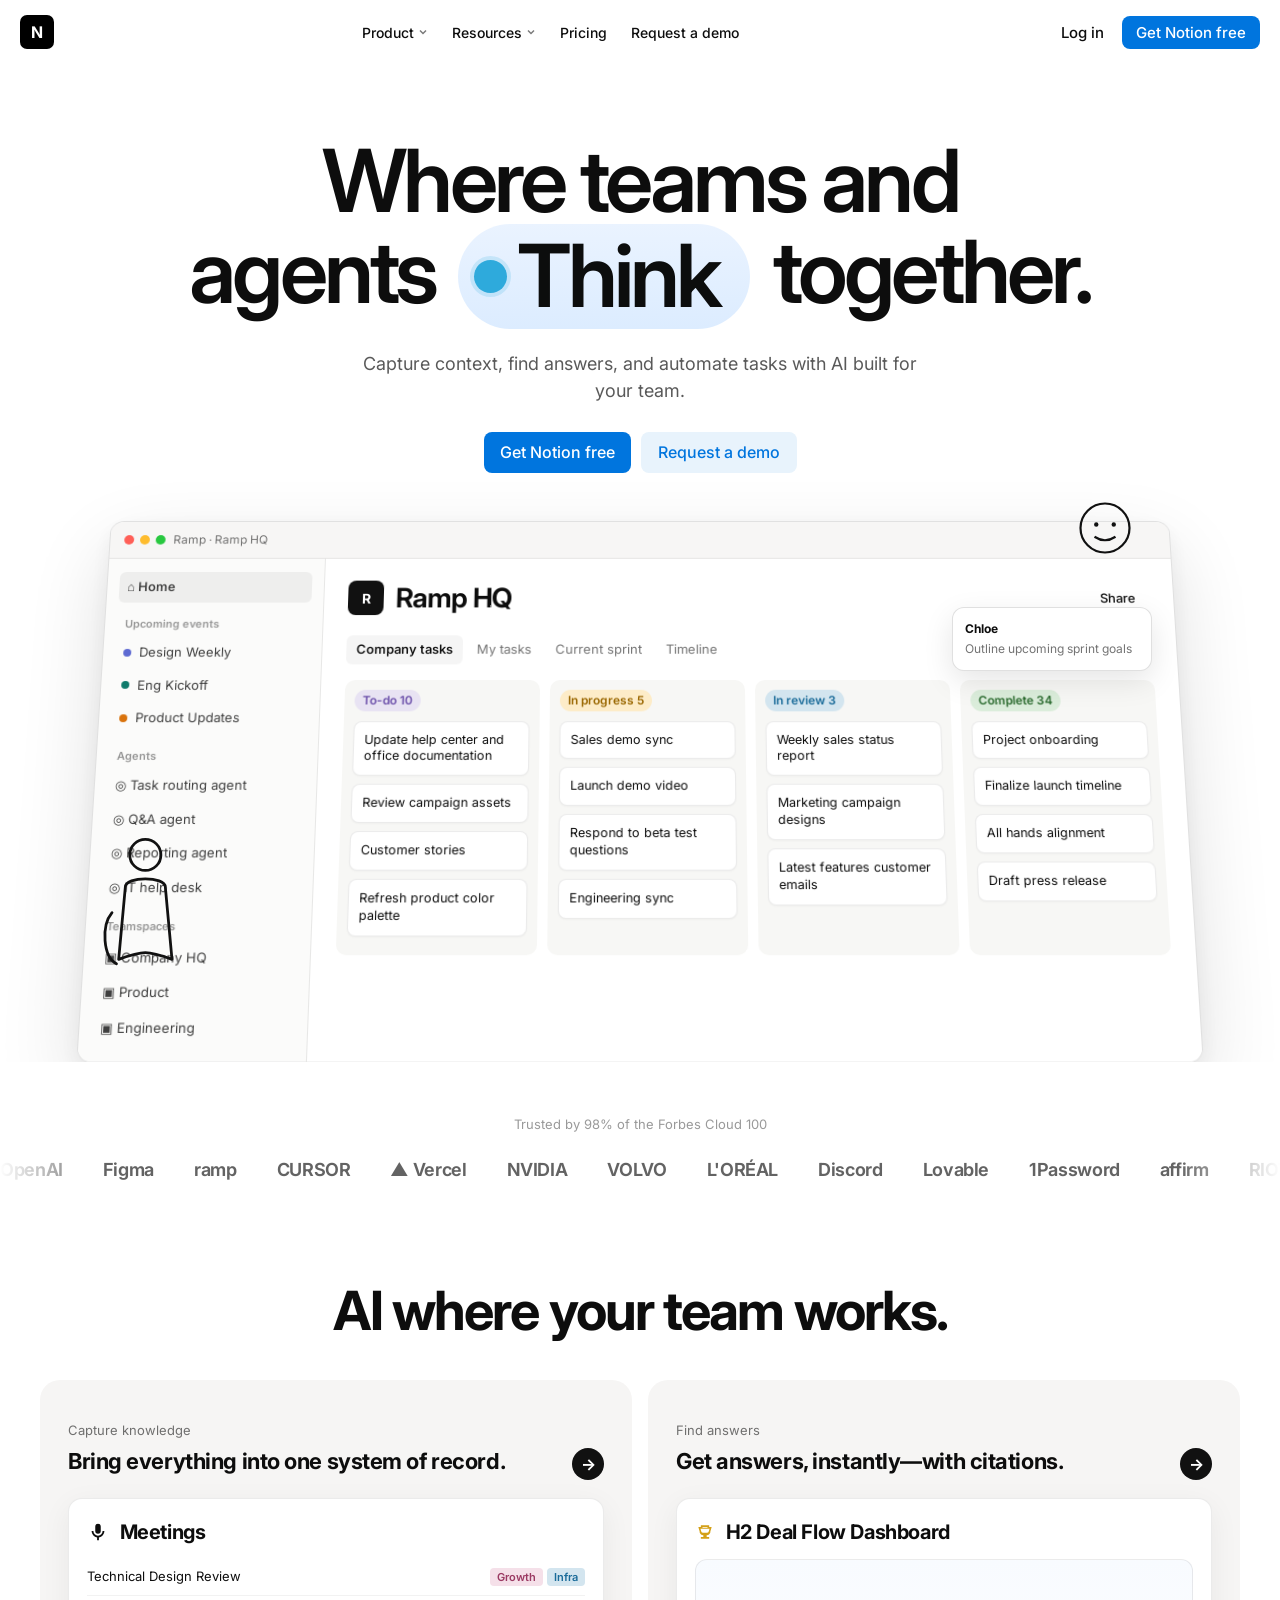
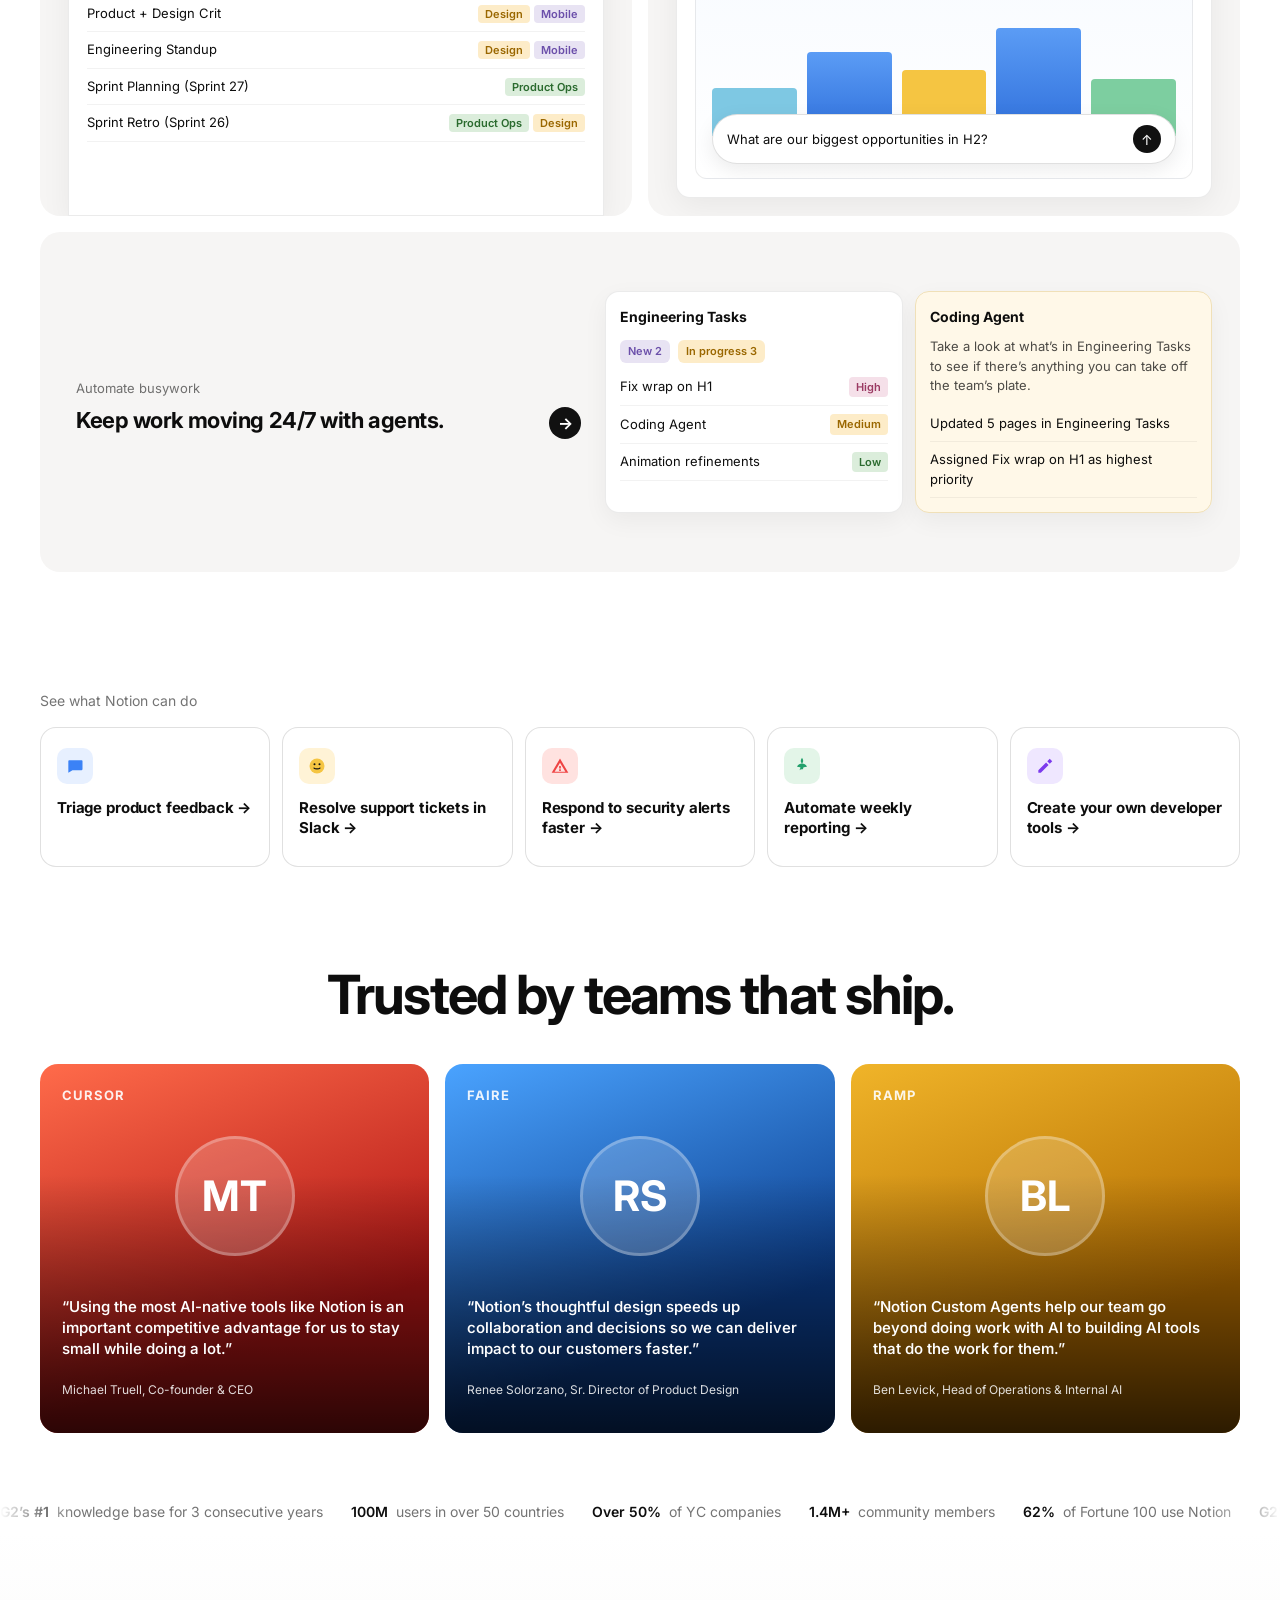
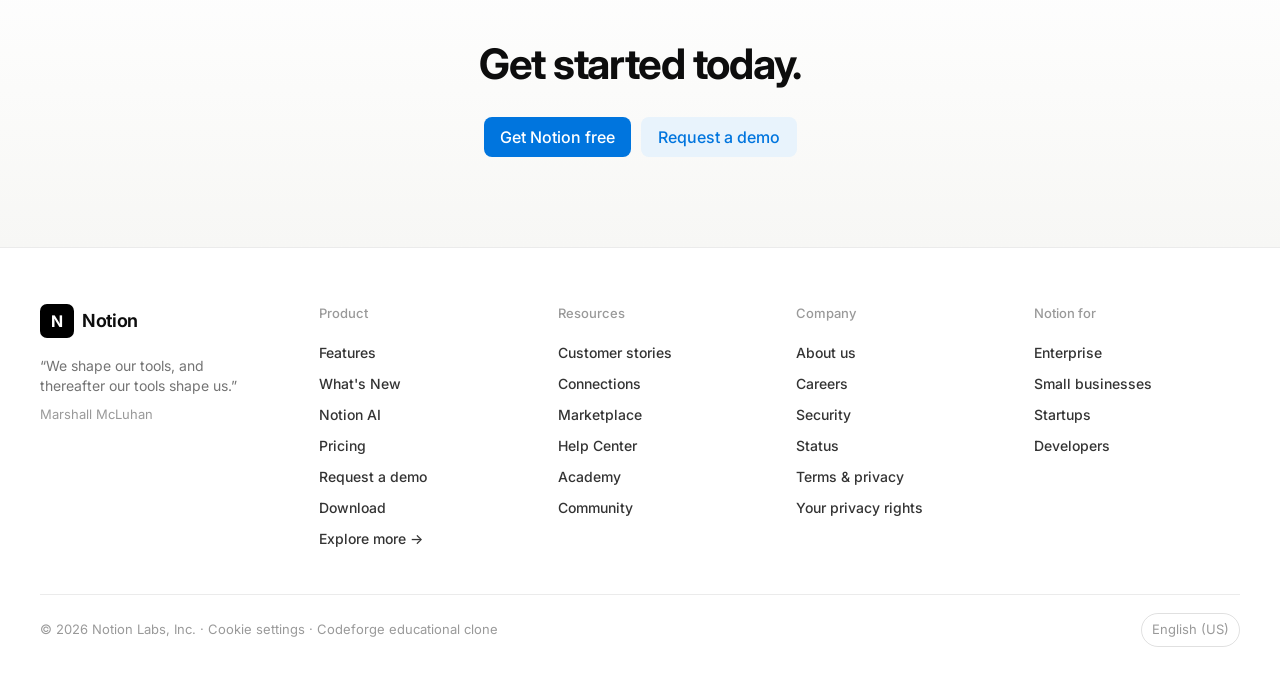
==== index.html @ 9996f3f3 "Add Notion-style landing page. Recreate the notion.com homepage so the Codeforge team has a shared l" ====
<!DOCTYPE html>
<html lang="en">
  <head>
    <meta charset="UTF-8" />
    <meta name="viewport" content="width=device-width, initial-scale=1.0" />
    <title>The AI workspace that works for you. | Notion</title>
    <meta
      name="description"
      content="Codeforge educational recreation of the Notion landing page — where teams and agents think together."
    />
    <link rel="preconnect" href="https://fonts.googleapis.com" />
    <link rel="preconnect" href="https://fonts.gstatic.com" crossorigin />
    <link
      href="https://fonts.googleapis.com/css2?family=Inter:wght@400;500;600;700&display=swap"
      rel="stylesheet"
    />
    <link rel="stylesheet" href="assets/css/styles.css" />
    <link
      rel="icon"
      href="data:image/svg+xml,%3Csvg xmlns='http://www.w3.org/2000/svg' viewBox='0 0 32 32'%3E%3Crect width='32' height='32' rx='6' fill='%23000'/%3E%3Ctext x='16' y='22' text-anchor='middle' fill='white' font-family='Inter,Arial' font-size='16' font-weight='700'%3EN%3C/text%3E%3C/svg%3E"
    />
  </head>
  <body>
    <header class="site-header" id="siteHeader">
      <nav class="nav" aria-label="Main">
        <div class="nav-left">
          <a href="index.html" class="logo" aria-label="Notion – Home">N</a>
        </div>

        <div class="nav-center">
          <div class="nav-dropdown" data-dropdown>
            <button class="nav-dropdown-btn" type="button" aria-expanded="false">
              Product
              <svg class="chevron" viewBox="0 0 10 10" aria-hidden="true">
                <path d="M2 3.5 L5 6.5 L8 3.5" fill="none" stroke="currentColor" stroke-width="1.5" />
              </svg>
            </button>
            <div class="dropdown-panel">
              <a href="#features">AI</a>
              <a href="#features">Docs</a>
              <a href="#features">Wikis</a>
              <a href="#features">Projects</a>
              <a href="#usecases">Agents</a>
            </div>
          </div>

          <div class="nav-dropdown" data-dropdown>
            <button class="nav-dropdown-btn" type="button" aria-expanded="false">
              Resources
              <svg class="chevron" viewBox="0 0 10 10" aria-hidden="true">
                <path d="M2 3.5 L5 6.5 L8 3.5" fill="none" stroke="currentColor" stroke-width="1.5" />
              </svg>
            </button>
            <div class="dropdown-panel">
              <a href="#stories">Customer stories</a>
              <a href="#usecases">Help Center</a>
              <a href="#cta">Community</a>
              <a href="#cta">Academy</a>
            </div>
          </div>

          <a class="nav-link" href="#cta">Pricing</a>
          <a class="nav-link" href="#cta">Request a demo</a>
        </div>

        <div class="nav-right">
          <a class="btn btn-ghost hide-mobile" href="#cta">Log in</a>
          <a class="btn btn-primary" href="#cta">Get Notion free</a>
          <button class="menu-toggle" id="menuToggle" type="button" aria-label="Open menu">
            <span></span>
          </button>
        </div>
      </nav>

      <div class="mobile-nav" id="mobileNav" hidden>
        <a href="#features">Product</a>
        <a href="#usecases">Resources</a>
        <a href="#cta">Pricing</a>
        <a href="#cta">Request a demo</a>
        <a href="#cta">Log in</a>
        <a href="#cta">Get Notion free</a>
      </div>
    </header>

    <main>
      <!-- Hero -->
      <section class="hero">
        <div class="container">
          <h1 class="hero-title">
            <span class="line">Where teams and</span>
            <span class="line">
              agents
              <span class="think-pill" aria-live="polite">
                <span class="think-dot" aria-hidden="true"></span>
                <span class="think-word" id="thinkWord">Think</span>
              </span>
              together.
            </span>
          </h1>
          <p class="hero-sub">
            Capture context, find answers, and automate tasks with AI built for your team.
          </p>
          <div class="hero-ctas">
            <a class="btn btn-primary btn-lg" href="#cta">Get Notion free</a>
            <a class="btn btn-secondary btn-lg" href="#cta">Request a demo</a>
          </div>
        </div>

        <div class="hero-visual-wrap">
          <svg class="hero-doodle face" viewBox="0 0 80 80" aria-hidden="true">
            <circle cx="40" cy="40" r="28" fill="none" stroke="#111" stroke-width="2.5" />
            <circle cx="30" cy="36" r="2.5" fill="#111" />
            <circle cx="50" cy="36" r="2.5" fill="#111" />
            <path d="M28 50 Q40 58 52 50" fill="none" stroke="#111" stroke-width="2.5" />
          </svg>
          <svg class="hero-doodle person" viewBox="0 0 90 140" aria-hidden="true">
            <circle cx="48" cy="26" r="14" fill="none" stroke="#111" stroke-width="2.5" />
            <path
              d="M30 55 C30 45 66 45 66 55 L72 120 C50 112 46 112 24 120 Z"
              fill="none"
              stroke="#111"
              stroke-width="2.5"
              stroke-linejoin="round"
            />
            <path d="M18 78 C8 90 10 118 22 124" fill="none" stroke="#111" stroke-width="2.5" stroke-linecap="round" />
          </svg>

          <div class="comment-bubble">
            <strong>Chloe</strong>
            <span>Outline upcoming sprint goals</span>
          </div>

          <div class="hero-visual" aria-label="Notion product preview">
            <div class="product-window">
              <div class="window-chrome">
                <div class="dots" aria-hidden="true"><i></i><i></i><i></i></div>
                <span>Ramp · Ramp HQ</span>
              </div>
              <aside class="sidebar">
                <div class="side-item active">⌂ Home</div>
                <div class="side-label">Upcoming events</div>
                <div class="side-item"><span class="badge-dot" style="background:#5e6ad2"></span> Design Weekly</div>
                <div class="side-item"><span class="badge-dot" style="background:#0f7b6c"></span> Eng Kickoff</div>
                <div class="side-item"><span class="badge-dot" style="background:#d9730d"></span> Product Updates</div>
                <div class="side-label">Agents</div>
                <div class="side-item">◎ Task routing agent</div>
                <div class="side-item">◎ Q&amp;A agent</div>
                <div class="side-item">◎ Reporting agent</div>
                <div class="side-item">◎ IT help desk</div>
                <div class="side-label">Teamspaces</div>
                <div class="side-item">▣ Company HQ</div>
                <div class="side-item">▣ Product</div>
                <div class="side-item">▣ Engineering</div>
              </aside>
              <div class="main-pane">
                <div class="pane-top">
                  <div class="workspace-title">
                    <span class="workspace-icon">R</span>
                    Ramp HQ
                  </div>
                  <span class="btn btn-ghost" style="font-size:13px">Share</span>
                </div>
                <div class="tabs">
                  <span class="tab active">Company tasks</span>
                  <span class="tab">My tasks</span>
                  <span class="tab">Current sprint</span>
                  <span class="tab">Timeline</span>
                </div>
                <div class="board">
                  <div class="col">
                    <div class="col-head"><span class="pill todo">To-do 10</span></div>
                    <div class="card">Update help center and office documentation</div>
                    <div class="card">Review campaign assets</div>
                    <div class="card">Customer stories</div>
                    <div class="card">Refresh product color palette</div>
                  </div>
                  <div class="col">
                    <div class="col-head"><span class="pill progress">In progress 5</span></div>
                    <div class="card">Sales demo sync</div>
                    <div class="card">Launch demo video</div>
                    <div class="card">Respond to beta test questions</div>
                    <div class="card">Engineering sync</div>
                  </div>
                  <div class="col">
                    <div class="col-head"><span class="pill review">In review 3</span></div>
                    <div class="card">Weekly sales status report</div>
                    <div class="card">Marketing campaign designs</div>
                    <div class="card">Latest features customer emails</div>
                  </div>
                  <div class="col">
                    <div class="col-head"><span class="pill done">Complete 34</span></div>
                    <div class="card">Project onboarding</div>
                    <div class="card">Finalize launch timeline</div>
                    <div class="card">All hands alignment</div>
                    <div class="card">Draft press release</div>
                  </div>
                </div>
              </div>
            </div>
          </div>
        </div>
      </section>

      <!-- Trust logos -->
      <section class="trust" aria-label="Trusted companies">
        <p class="trust-label">Trusted by 98% of the Forbes Cloud 100</p>
        <div class="logo-marquee">
          <div class="logo-track" id="logoTrack">
            <span class="logo-item">OpenAI</span>
            <span class="logo-item">Figma</span>
            <span class="logo-item">ramp</span>
            <span class="logo-item">CURSOR</span>
            <span class="logo-item">▲ Vercel</span>
            <span class="logo-item">NVIDIA</span>
            <span class="logo-item">VOLVO</span>
            <span class="logo-item">L'ORÉAL</span>
            <span class="logo-item">Discord</span>
            <span class="logo-item">Lovable</span>
            <span class="logo-item">1Password</span>
            <span class="logo-item">affirm</span>
            <span class="logo-item">RIOT GAMES</span>
            <span class="logo-item">clay</span>
            <span class="logo-item">remote</span>
            <span class="logo-item">FAIRE</span>
            <span class="logo-item">TOYOTA</span>
          </div>
        </div>
      </section>

      <!-- Features -->
      <section class="features" id="features">
        <div class="container-wide">
          <h2 class="section-title">AI where your team works.</h2>

          <div class="feature-grid">
            <article class="feature-card">
              <p class="eyebrow">Capture knowledge</p>
              <h3>
                Bring everything into one system of record.
                <span class="arrow-btn" aria-hidden="true">→</span>
              </h3>
              <div class="mini-ui">
                <h4>
                  <svg width="22" height="22" viewBox="0 0 24 24" aria-hidden="true" style="vertical-align:-4px;margin-right:6px">
                    <path fill="currentColor" d="M12 14a3 3 0 0 0 3-3V6a3 3 0 1 0-6 0v5a3 3 0 0 0 3 3Zm5-3a5 5 0 0 1-10 0H5a7 7 0 0 0 6 6.92V21h2v-3.08A7 7 0 0 0 19 11h-2Z"/>
                  </svg>
                  Meetings
                </h4>
                <div class="row"><span>Technical Design Review</span><span><span class="tag pink">Growth</span> <span class="tag blue">Infra</span></span></div>
                <div class="row"><span>Product + Design Crit</span><span><span class="tag yellow">Design</span> <span class="tag purple">Mobile</span></span></div>
                <div class="row"><span>Engineering Standup</span><span><span class="tag yellow">Design</span> <span class="tag purple">Mobile</span></span></div>
                <div class="row"><span>Sprint Planning (Sprint 27)</span><span><span class="tag green">Product Ops</span></span></div>
                <div class="row"><span>Sprint Retro (Sprint 26)</span><span><span class="tag green">Product Ops</span> <span class="tag yellow">Design</span></span></div>
              </div>
            </article>

            <article class="feature-card">
              <p class="eyebrow">Find answers</p>
              <h3>
                Get answers, instantly—with citations.
                <span class="arrow-btn" aria-hidden="true">→</span>
              </h3>
              <div class="mini-ui" style="border-radius:14px;margin-bottom:18px;">
                <h4>
                  <svg width="20" height="20" viewBox="0 0 24 24" aria-hidden="true" style="vertical-align:-3px;margin-right:6px">
                    <path fill="#d4a017" d="M7 4h10v2h3l-1.5 5A4.5 4.5 0 0 1 14 15.9V18h3v2H7v-2h3v-2.1A4.5 4.5 0 0 1 5.5 11L4 6h3V4Zm2 2v1h6V6H9Zm-1.6 5.2A2.5 2.5 0 0 0 9.9 13h4.2a2.5 2.5 0 0 0 2.5-1.8L17.4 8H6.6l.8 3.2Z"/>
                  </svg>
                  H2 Deal Flow Dashboard
                </h4>
                <div class="chart-mock">
                  <div class="bars" aria-hidden="true">
                    <span></span><span></span><span></span><span></span><span></span>
                  </div>
                  <div class="ask-bubble">
                    <span>What are our biggest opportunities in H2?</span>
                    <span class="arrow-btn" style="width:28px;height:28px;font-size:14px">↑</span>
                  </div>
                </div>
              </div>
            </article>

            <article class="feature-card wide">
              <div>
                <p class="eyebrow">Automate busywork</p>
                <h3 style="margin-bottom:0">
                  Keep work moving 24/7 with agents.
                  <span class="arrow-btn" aria-hidden="true">→</span>
                </h3>
              </div>
              <div class="agent-panels">
                <div class="agent-panel">
                  <h5>Engineering Tasks</h5>
                  <span class="chip" style="background:#e8e3f3;color:#6b4faa">New 2</span>
                  <span class="chip" style="background:#fdecc8;color:#9a6700">In progress 3</span>
                  <div class="row"><span>Fix wrap on H1</span><span class="tag pink">High</span></div>
                  <div class="row"><span>Coding Agent</span><span class="tag yellow">Medium</span></div>
                  <div class="row"><span>Animation refinements</span><span class="tag green">Low</span></div>
                </div>
                <div class="agent-panel accent">
                  <h5>Coding Agent</h5>
                  <p style="font-size:13px;margin:0 0 10px;color:rgba(0,0,0,.7)">
                    Take a look at what’s in Engineering Tasks to see if there’s anything you can take off the team’s plate.
                  </p>
                  <div class="row"><span>Updated 5 pages in Engineering Tasks</span></div>
                  <div class="row"><span>Assigned Fix wrap on H1 as highest priority</span></div>
                </div>
              </div>
            </article>
          </div>
        </div>
      </section>

      <!-- Use cases -->
      <section class="usecases" id="usecases">
        <div class="container-wide">
          <p class="usecases-label">See what Notion can do</p>
          <div class="usecase-grid">
            <a class="usecase-card" href="#cta">
              <div class="usecase-icon blue" aria-hidden="true">
                <svg width="20" height="20" viewBox="0 0 24 24"><path fill="#3b82f6" d="M4 5h16a1 1 0 0 1 1 1v10a1 1 0 0 1-1 1H9l-5 3V6a1 1 0 0 1 1-1Z"/></svg>
              </div>
              <h3>Triage product feedback →</h3>
            </a>
            <a class="usecase-card" href="#cta">
              <div class="usecase-icon yellow" aria-hidden="true">
                <svg width="20" height="20" viewBox="0 0 24 24"><circle cx="12" cy="12" r="9" fill="#f5c542"/><circle cx="9" cy="10" r="1.2" fill="#111"/><circle cx="15" cy="10" r="1.2" fill="#111"/><path d="M8.5 14.5c1.2 1.4 5.8 1.4 7 0" fill="none" stroke="#111" stroke-width="1.5" stroke-linecap="round"/></svg>
              </div>
              <h3>Resolve support tickets in Slack →</h3>
            </a>
            <a class="usecase-card" href="#cta">
              <div class="usecase-icon red" aria-hidden="true">
                <svg width="20" height="20" viewBox="0 0 24 24"><path fill="#ef4444" d="M12 3 2 20h20L12 3Zm0 5 6.5 11h-13L12 8Zm-1 4h2v3h-2v-3Zm0 4h2v2h-2v-2Z"/></svg>
              </div>
              <h3>Respond to security alerts faster →</h3>
            </a>
            <a class="usecase-card" href="#cta">
              <div class="usecase-icon green" aria-hidden="true">
                <svg width="20" height="20" viewBox="0 0 24 24"><path fill="#22a06b" d="M12 2c2 3 2 5 0 7 2 0 5 1 6 4-3 0-5 1-6 3-1-2-3-3-6-3 1-3 4-4 6-4-2-2-2-4 0-7Zm0 9c1.5 1.5 2 3 1 5-1.5-.5-3 0-4 1 .5-2 1.5-4 3-6Z"/></svg>
              </div>
              <h3>Automate weekly reporting →</h3>
            </a>
            <a class="usecase-card" href="#cta">
              <div class="usecase-icon purple" aria-hidden="true">
                <svg width="20" height="20" viewBox="0 0 24 24"><path fill="#7c3aed" d="M14.7 6.3 17.7 3.3l3 3-3 3-3-3Zm-1.4 1.4L4 17v3h3l9.3-9.3-3-3Z"/></svg>
              </div>
              <h3>Create your own developer tools →</h3>
            </a>
          </div>
        </div>
      </section>

      <!-- Stories -->
      <section class="stories" id="stories">
        <div class="container-wide">
          <h2 class="section-title">Trusted by teams that ship.</h2>
          <div class="story-grid">
            <a class="story-card cursor" href="#cta">
              <div class="story-brand">CURSOR</div>
              <div class="avatar" aria-hidden="true">MT</div>
              <p class="story-quote">
                “Using the most AI-native tools like Notion is an important competitive advantage for us to stay small while doing a lot.”
              </p>
              <p class="story-meta">Michael Truell, Co-founder &amp; CEO</p>
            </a>
            <a class="story-card faire" href="#cta">
              <div class="story-brand">FAIRE</div>
              <div class="avatar" aria-hidden="true">RS</div>
              <p class="story-quote">
                “Notion’s thoughtful design speeds up collaboration and decisions so we can deliver impact to our customers faster.”
              </p>
              <p class="story-meta">Renee Solorzano, Sr. Director of Product Design</p>
            </a>
            <a class="story-card ramp" href="#cta">
              <div class="story-brand">ramp</div>
              <div class="avatar" aria-hidden="true">BL</div>
              <p class="story-quote">
                “Notion Custom Agents help our team go beyond doing work with AI to building AI tools that do the work for them.”
              </p>
              <p class="story-meta">Ben Levick, Head of Operations &amp; Internal AI</p>
            </a>
          </div>
        </div>
      </section>

      <!-- Stats -->
      <section class="stats" aria-label="Company stats">
        <div class="stats-track" id="statsTrack">
          <span class="stat-item"><strong>G2’s #1</strong> knowledge base for 3 consecutive years</span>
          <span class="stat-item"><strong>100M</strong> users in over 50 countries</span>
          <span class="stat-item"><strong>Over 50%</strong> of YC companies</span>
          <span class="stat-item"><strong>1.4M+</strong> community members</span>
          <span class="stat-item"><strong>62%</strong> of Fortune 100 use Notion</span>
        </div>
      </section>

      <!-- CTA -->
      <section class="cta" id="cta">
        <div class="container">
          <h2>Get started today.</h2>
          <div class="cta-actions">
            <a class="btn btn-primary btn-lg" href="#">Get Notion free</a>
            <a class="btn btn-secondary btn-lg" href="#">Request a demo</a>
          </div>
        </div>
      </section>
    </main>

    <footer class="site-footer">
      <div class="container-wide">
        <div class="footer-grid">
          <div>
            <a href="index.html" class="logo-wordmark" aria-label="Notion – Home">
              <span class="logo">N</span>
              Notion
            </a>
            <p class="footer-quote">
              “We shape our tools, and thereafter our tools shape us.”
              <cite>Marshall McLuhan</cite>
            </p>
          </div>

          <div class="footer-col">
            <h4>Product</h4>
            <a href="#features">Features</a>
            <a href="#features">What's New</a>
            <a href="#features">Notion AI</a>
            <a href="#cta">Pricing</a>
            <a href="#cta">Request a demo</a>
            <a href="#cta">Download</a>
            <a href="#usecases">Explore more →</a>
          </div>

          <div class="footer-col">
            <h4>Resources</h4>
            <a href="#stories">Customer stories</a>
            <a href="#cta">Connections</a>
            <a href="#cta">Marketplace</a>
            <a href="#cta">Help Center</a>
            <a href="#cta">Academy</a>
            <a href="#cta">Community</a>
          </div>

          <div class="footer-col">
            <h4>Company</h4>
            <a href="#cta">About us</a>
            <a href="#cta">Careers</a>
            <a href="#cta">Security</a>
            <a href="#cta">Status</a>
            <a href="#cta">Terms &amp; privacy</a>
            <a href="#cta">Your privacy rights</a>
          </div>

          <div class="footer-col">
            <h4>Notion for</h4>
            <a href="#cta">Enterprise</a>
            <a href="#cta">Small businesses</a>
            <a href="#cta">Startups</a>
            <a href="#cta">Developers</a>
          </div>
        </div>

        <div class="footer-bottom">
          <div>
            <span>© 2026 Notion Labs, Inc.</span>
            ·
            <a href="#cta">Cookie settings</a>
            ·
            <span>Codeforge educational clone</span>
          </div>
          <button class="lang-btn" type="button">English (US)</button>
        </div>
      </div>
    </footer>

    <script src="assets/js/main.js"></script>
  </body>
</html>
---- assets/css/styles.css ----
/* Codeforge — Notion landing page recreation
   Educational team project. Visual recreation of notion.com homepage. */

:root {
  --bg: #ffffff;
  --bg-soft: #f7f7f5;
  --bg-card: #f6f5f4;
  --text: rgba(0, 0, 0, 0.95);
  --text-muted: rgba(0, 0, 0, 0.55);
  --text-subtle: rgba(0, 0, 0, 0.4);
  --border: rgba(0, 0, 0, 0.08);
  --border-strong: rgba(0, 0, 0, 0.12);
  --blue: #0075de;
  --blue-hover: #0066c2;
  --blue-soft: #e8f3fc;
  --blue-soft-border: #c9e3f8;
  --pill-bg: #e8f1ff;
  --pill-dot: #2eaadc;
  --radius: 8px;
  --radius-lg: 16px;
  --radius-xl: 20px;
  --shadow-hero: 0 28px 80px rgba(0, 0, 0, 0.12), 0 8px 24px rgba(0, 0, 0, 0.06);
  --nav-h: 64px;
  --max: 1120px;
  --font: Inter, -apple-system, BlinkMacSystemFont, "Segoe UI", Helvetica, Arial, sans-serif;
}

*,
*::before,
*::after {
  box-sizing: border-box;
}

html {
  scroll-behavior: smooth;
}

body {
  margin: 0;
  font-family: var(--font);
  color: var(--text);
  background: var(--bg);
  line-height: 1.5;
  -webkit-font-smoothing: antialiased;
}

img {
  max-width: 100%;
  display: block;
}

a {
  color: inherit;
  text-decoration: none;
}

button {
  font: inherit;
  cursor: pointer;
  border: none;
  background: none;
  color: inherit;
}

ul {
  list-style: none;
  margin: 0;
  padding: 0;
}

.container {
  width: min(100% - 48px, var(--max));
  margin-inline: auto;
}

.container-wide {
  width: min(100% - 48px, 1200px);
  margin-inline: auto;
}

/* Buttons */
.btn {
  display: inline-flex;
  align-items: center;
  justify-content: center;
  gap: 6px;
  padding: 6px 14px;
  border-radius: var(--radius);
  font-size: 15px;
  font-weight: 500;
  line-height: 1.4;
  transition: background 0.15s ease, color 0.15s ease, border-color 0.15s ease;
  white-space: nowrap;
  cursor: pointer;
}

.btn-primary {
  background: var(--blue);
  color: #fff;
}

.btn-primary:hover {
  background: var(--blue-hover);
}

.btn-secondary {
  background: var(--blue-soft);
  color: var(--blue);
  border: 1px solid transparent;
}

.btn-secondary:hover {
  background: #dceefb;
}

.btn-ghost {
  color: var(--text);
}

.btn-ghost:hover {
  background: rgba(0, 0, 0, 0.04);
}

.btn-lg {
  padding: 8px 16px;
  font-size: 16px;
}

/* Header */
.site-header {
  position: sticky;
  top: 0;
  z-index: 100;
  height: var(--nav-h);
  background: rgba(255, 255, 255, 0.92);
  backdrop-filter: blur(12px);
  border-bottom: 1px solid transparent;
}

.site-header.scrolled {
  border-bottom-color: var(--border);
}

.nav {
  height: var(--nav-h);
  display: flex;
  align-items: center;
  justify-content: space-between;
  gap: 24px;
  width: min(100% - 40px, 1280px);
  margin-inline: auto;
}

.nav-left,
.nav-right,
.nav-center {
  display: flex;
  align-items: center;
  gap: 4px;
}

.logo {
  display: inline-flex;
  align-items: center;
  justify-content: center;
  width: 34px;
  height: 34px;
  border-radius: 7px;
  background: #000;
  color: #fff;
  font-weight: 700;
  font-size: 16px;
  flex-shrink: 0;
}

.logo-wordmark {
  display: inline-flex;
  align-items: center;
  gap: 8px;
  font-weight: 650;
  font-size: 18px;
  letter-spacing: -0.02em;
}

.nav-link,
.nav-dropdown-btn {
  display: inline-flex;
  align-items: center;
  gap: 4px;
  padding: 6px 10px;
  border-radius: 6px;
  font-size: 14px;
  font-weight: 500;
  color: var(--text);
}

.nav-link:hover,
.nav-dropdown-btn:hover {
  background: rgba(0, 0, 0, 0.04);
}

.chevron {
  width: 10px;
  height: 10px;
  opacity: 0.55;
}

.nav-dropdown {
  position: relative;
}

.dropdown-panel {
  position: absolute;
  top: calc(100% + 8px);
  left: 0;
  min-width: 220px;
  padding: 8px;
  background: #fff;
  border: 1px solid var(--border-strong);
  border-radius: 12px;
  box-shadow: 0 12px 40px rgba(0, 0, 0, 0.12);
  opacity: 0;
  pointer-events: none;
  transform: translateY(-4px);
  transition: opacity 0.15s ease, transform 0.15s ease;
}

.nav-dropdown.open .dropdown-panel {
  opacity: 1;
  pointer-events: auto;
  transform: translateY(0);
}

.dropdown-panel a {
  display: block;
  padding: 8px 10px;
  border-radius: 8px;
  font-size: 14px;
  font-weight: 500;
}

.dropdown-panel a:hover {
  background: rgba(0, 0, 0, 0.04);
}

.menu-toggle {
  display: none;
  width: 40px;
  height: 40px;
  border-radius: 8px;
  align-items: center;
  justify-content: center;
}

.menu-toggle:hover {
  background: rgba(0, 0, 0, 0.04);
}

.menu-toggle span {
  display: block;
  width: 18px;
  height: 2px;
  background: #111;
  position: relative;
}

.menu-toggle span::before,
.menu-toggle span::after {
  content: "";
  position: absolute;
  left: 0;
  width: 18px;
  height: 2px;
  background: #111;
}

.menu-toggle span::before {
  top: -6px;
}

.menu-toggle span::after {
  top: 6px;
}

/* Hero */
.hero {
  padding: 72px 0 0;
  text-align: center;
  overflow: hidden;
}

.hero-title {
  margin: 0 auto 18px;
  max-width: 980px;
  font-size: clamp(44px, 6.8vw, 88px);
  font-weight: 600;
  line-height: 1.04;
  letter-spacing: -0.045em;
  color: var(--text);
}

.hero-title .line {
  display: block;
}

.hero-title .line:last-child {
  white-space: nowrap;
}

.think-pill {
  display: inline-flex;
  align-items: center;
  gap: 10px;
  padding: 0.08em 0.28em 0.08em 0.18em;
  margin: 0 0.08em;
  border-radius: 999px;
  background: linear-gradient(180deg, #eaf3ff 0%, #dcecff 100%);
  vertical-align: middle;
  position: relative;
  top: -0.04em;
}

.think-dot {
  width: 0.38em;
  height: 0.38em;
  border-radius: 50%;
  background: var(--pill-dot);
  box-shadow: 0 0 0 4px rgba(46, 170, 220, 0.18);
  flex-shrink: 0;
}

.think-word {
  display: inline-block;
  min-width: 2.4em;
  text-align: left;
  font-weight: 600;
}

.hero-sub {
  margin: 0 auto 28px;
  max-width: 560px;
  font-size: 18px;
  color: rgba(0, 0, 0, 0.65);
  font-weight: 400;
}

.hero-ctas {
  display: flex;
  justify-content: center;
  gap: 10px;
  flex-wrap: wrap;
  margin-bottom: 48px;
}

.hero-visual-wrap {
  position: relative;
  width: min(100% - 32px, 1080px);
  margin: 0 auto;
  perspective: 1200px;
}

.hero-visual {
  position: relative;
  border-radius: 14px;
  background: #fff;
  box-shadow: var(--shadow-hero);
  border: 1px solid var(--border-strong);
  overflow: hidden;
  transform: rotateX(8deg) scale(0.98);
  transform-origin: center top;
}

.hero-doodle {
  position: absolute;
  z-index: 2;
  pointer-events: none;
}

.hero-doodle.person {
  left: -8px;
  bottom: 80px;
  width: 100px;
}

.hero-doodle.face {
  right: 40px;
  top: -28px;
  width: 70px;
}

/* Product window mock */
.product-window {
  display: grid;
  grid-template-columns: 220px 1fr;
  min-height: 480px;
  text-align: left;
}

.window-chrome {
  grid-column: 1 / -1;
  display: flex;
  align-items: center;
  gap: 8px;
  padding: 10px 14px;
  background: #f7f6f5;
  border-bottom: 1px solid var(--border);
  font-size: 12px;
  color: var(--text-muted);
}

.dots {
  display: flex;
  gap: 6px;
}

.dots i {
  width: 10px;
  height: 10px;
  border-radius: 50%;
  background: #ddd;
  display: block;
}

.dots i:nth-child(1) {
  background: #ff5f57;
}
.dots i:nth-child(2) {
  background: #febc2e;
}
.dots i:nth-child(3) {
  background: #28c840;
}

.sidebar {
  padding: 14px 12px;
  border-right: 1px solid var(--border);
  background: #fbfbfa;
  font-size: 13px;
}

.side-item {
  display: flex;
  align-items: center;
  gap: 8px;
  padding: 6px 8px;
  border-radius: 6px;
  color: rgba(0, 0, 0, 0.75);
  margin-bottom: 2px;
}

.side-item.active {
  background: rgba(0, 0, 0, 0.05);
  font-weight: 560;
}

.side-label {
  margin: 14px 8px 6px;
  font-size: 11px;
  font-weight: 600;
  color: var(--text-subtle);
  text-transform: none;
}

.badge-dot {
  width: 8px;
  height: 8px;
  border-radius: 50%;
  flex-shrink: 0;
}

.main-pane {
  padding: 20px 24px 28px;
  background: #fff;
}

.pane-top {
  display: flex;
  justify-content: space-between;
  align-items: center;
  margin-bottom: 18px;
}

.workspace-title {
  display: flex;
  align-items: center;
  gap: 12px;
  font-size: 28px;
  font-weight: 650;
  letter-spacing: -0.03em;
}

.workspace-icon {
  width: 36px;
  height: 36px;
  border-radius: 8px;
  background: #111;
  color: #fff;
  display: grid;
  place-items: center;
  font-size: 14px;
  font-weight: 700;
}

.tabs {
  display: flex;
  gap: 4px;
  margin-bottom: 16px;
  flex-wrap: wrap;
}

.tab {
  padding: 5px 10px;
  border-radius: 6px;
  font-size: 13px;
  color: var(--text-muted);
}

.tab.active {
  background: rgba(0, 0, 0, 0.04);
  color: var(--text);
  font-weight: 550;
}

.board {
  display: grid;
  grid-template-columns: repeat(4, minmax(0, 1fr));
  gap: 10px;
}

.col {
  background: #f7f7f5;
  border-radius: 10px;
  padding: 10px;
  min-height: 220px;
}

.col-head {
  display: flex;
  align-items: center;
  gap: 6px;
  font-size: 12px;
  font-weight: 600;
  margin-bottom: 10px;
}

.pill {
  display: inline-flex;
  align-items: center;
  gap: 4px;
  padding: 2px 8px;
  border-radius: 999px;
  font-size: 12px;
  font-weight: 600;
}

.pill.todo {
  background: #e8e3f3;
  color: #6b4faa;
}
.pill.progress {
  background: #fdecc8;
  color: #9a6700;
}
.pill.review {
  background: #d3e5ef;
  color: #1a6b99;
}
.pill.done {
  background: #dbeddb;
  color: #2b6b2f;
}

.card {
  background: #fff;
  border: 1px solid var(--border);
  border-radius: 8px;
  padding: 10px;
  font-size: 12.5px;
  margin-bottom: 8px;
  box-shadow: 0 1px 2px rgba(0, 0, 0, 0.03);
  line-height: 1.35;
}

.comment-bubble {
  position: absolute;
  right: 28px;
  top: 86px;
  width: 200px;
  background: #fff;
  border: 1px solid var(--border-strong);
  border-radius: 12px;
  padding: 12px;
  box-shadow: 0 10px 30px rgba(0, 0, 0, 0.1);
  font-size: 12px;
  z-index: 3;
  text-align: left;
}

.comment-bubble strong {
  display: block;
  margin-bottom: 2px;
}

.comment-bubble span {
  color: var(--text-muted);
}

/* Trust / logos */
.trust {
  padding: 40px 0 20px;
  text-align: center;
}

.trust-label {
  font-size: 13px;
  color: var(--text-subtle);
  margin-bottom: 22px;
}

.logo-marquee {
  overflow: hidden;
  mask-image: linear-gradient(90deg, transparent, #000 8%, #000 92%, transparent);
}

.logo-track {
  display: flex;
  gap: 40px;
  width: max-content;
  animation: marquee 40s linear infinite;
  align-items: center;
}

.logo-item {
  font-size: 18px;
  font-weight: 650;
  letter-spacing: -0.02em;
  color: rgba(0, 0, 0, 0.72);
  white-space: nowrap;
  opacity: 0.85;
}

.logo-item span {
  font-weight: 500;
  opacity: 0.5;
  margin: 0 4px;
}

@keyframes marquee {
  from {
    transform: translateX(0);
  }
  to {
    transform: translateX(-50%);
  }
}

/* Features */
.features {
  padding: 80px 0 40px;
}

.section-title {
  text-align: center;
  font-size: clamp(36px, 5vw, 54px);
  font-weight: 700;
  letter-spacing: -0.035em;
  line-height: 1.05;
  margin: 0 0 40px;
}

.feature-grid {
  display: grid;
  grid-template-columns: 1fr 1fr;
  gap: 16px;
  margin-bottom: 16px;
}

.feature-card {
  background: var(--bg-card);
  border-radius: var(--radius-xl);
  padding: 28px 28px 0;
  overflow: hidden;
  min-height: 420px;
  display: flex;
  flex-direction: column;
  cursor: pointer;
  transition: background 0.2s ease;
}

.feature-card:hover {
  background: #f0efed;
}

.feature-card.wide {
  grid-column: 1 / -1;
  min-height: 340px;
  display: grid;
  grid-template-columns: 1fr 1.2fr;
  gap: 24px;
  padding: 28px 28px 28px 36px;
  align-items: center;
}

.eyebrow {
  font-size: 13px;
  color: var(--text-muted);
  margin-bottom: 8px;
}

.feature-card h3 {
  margin: 0 0 18px;
  font-size: 22px;
  font-weight: 700;
  letter-spacing: -0.02em;
  line-height: 1.25;
  display: flex;
  align-items: flex-start;
  justify-content: space-between;
  gap: 12px;
}

.arrow-btn {
  width: 32px;
  height: 32px;
  border-radius: 50%;
  background: #111;
  color: #fff;
  display: inline-grid;
  place-items: center;
  flex-shrink: 0;
  font-size: 16px;
}

.mini-ui {
  background: #fff;
  border: 1px solid var(--border);
  border-radius: 14px 14px 0 0;
  padding: 18px;
  box-shadow: 0 8px 30px rgba(0, 0, 0, 0.06);
  margin-top: auto;
  flex: 1;
}

.mini-ui h4 {
  margin: 0 0 12px;
  font-size: 20px;
  letter-spacing: -0.02em;
}

.row {
  display: flex;
  justify-content: space-between;
  align-items: center;
  gap: 8px;
  padding: 8px 0;
  border-bottom: 1px solid rgba(0, 0, 0, 0.05);
  font-size: 13px;
}

.tag {
  font-size: 11px;
  font-weight: 600;
  padding: 2px 7px;
  border-radius: 4px;
}

.tag.pink {
  background: #f5e0e9;
  color: #9b3a63;
}
.tag.blue {
  background: #d3e5ef;
  color: #1a6b99;
}
.tag.yellow {
  background: #fdecc8;
  color: #9a6700;
}
.tag.green {
  background: #dbeddb;
  color: #2b6b2f;
}
.tag.purple {
  background: #e8e3f3;
  color: #6b4faa;
}

.chart-mock {
  position: relative;
  height: 220px;
  background: linear-gradient(180deg, #f8fbff, #fff);
  border-radius: 12px;
  border: 1px solid var(--border);
  padding: 16px;
  overflow: hidden;
}

.bars {
  display: flex;
  align-items: flex-end;
  gap: 10px;
  height: 120px;
  margin-top: 40px;
}

.bars span {
  flex: 1;
  border-radius: 4px 4px 0 0;
  background: linear-gradient(180deg, #5b9cf5, #2f6fdb);
}

.bars span:nth-child(1) {
  height: 40%;
  background: #7ec8e3;
}
.bars span:nth-child(2) {
  height: 70%;
}
.bars span:nth-child(3) {
  height: 55%;
  background: #f5c542;
}
.bars span:nth-child(4) {
  height: 90%;
}
.bars span:nth-child(5) {
  height: 48%;
  background: #7dcea0;
}

.ask-bubble {
  position: absolute;
  left: 16px;
  bottom: 14px;
  right: 16px;
  background: #fff;
  border: 1px solid var(--border-strong);
  border-radius: 999px;
  padding: 10px 14px;
  font-size: 13px;
  display: flex;
  justify-content: space-between;
  align-items: center;
  box-shadow: 0 6px 20px rgba(0, 0, 0, 0.08);
}

.agent-panels {
  display: grid;
  grid-template-columns: 1fr 1fr;
  gap: 12px;
}

.agent-panel {
  background: #fff;
  border: 1px solid var(--border);
  border-radius: 14px;
  padding: 14px;
  min-height: 220px;
  box-shadow: 0 8px 24px rgba(0, 0, 0, 0.05);
}

.agent-panel.accent {
  background: #fff8e8;
  border-color: #f0e0b8;
}

.agent-panel h5 {
  margin: 0 0 10px;
  font-size: 14px;
}

.chip {
  display: inline-flex;
  align-items: center;
  padding: 3px 8px;
  border-radius: 6px;
  font-size: 11px;
  font-weight: 600;
  margin: 0 4px 6px 0;
}

/* Use cases */
.usecases {
  padding: 48px 0 20px;
}

.usecases-label {
  font-size: 14px;
  color: var(--text-muted);
  margin-bottom: 16px;
}

.usecase-grid {
  display: grid;
  grid-template-columns: repeat(5, minmax(0, 1fr));
  gap: 12px;
}

.usecase-card {
  background: #fff;
  border: 1px solid var(--border-strong);
  border-radius: 16px;
  padding: 20px 16px;
  min-height: 140px;
  display: flex;
  flex-direction: column;
  gap: 14px;
  transition: box-shadow 0.2s ease, border-color 0.2s ease;
  cursor: pointer;
}

.usecase-card:hover {
  box-shadow: 0 8px 24px rgba(0, 0, 0, 0.06);
  border-color: rgba(0, 0, 0, 0.18);
}

.usecase-icon {
  width: 36px;
  height: 36px;
  border-radius: 10px;
  display: grid;
  place-items: center;
  font-size: 18px;
}

.usecase-icon.blue {
  background: #e7f0ff;
}
.usecase-icon.yellow {
  background: #fff3d6;
}
.usecase-icon.red {
  background: #ffe2e0;
}
.usecase-icon.green {
  background: #e3f5e8;
}
.usecase-icon.purple {
  background: #efe7ff;
}

.usecase-card h3 {
  margin: 0;
  font-size: 15px;
  font-weight: 700;
  letter-spacing: -0.01em;
  line-height: 1.3;
}

/* Stories */
.stories {
  padding: 80px 0 40px;
}

.story-grid {
  display: grid;
  grid-template-columns: repeat(3, minmax(0, 1fr));
  gap: 16px;
}

.story-card {
  position: relative;
  border-radius: 18px;
  overflow: hidden;
  min-height: 360px;
  color: #fff;
  display: flex;
  flex-direction: column;
  justify-content: flex-end;
  padding: 22px;
  cursor: pointer;
}

.story-card::before {
  content: "";
  position: absolute;
  inset: 0;
  background: linear-gradient(180deg, transparent 30%, rgba(0, 0, 0, 0.75) 100%);
}

.story-card > * {
  position: relative;
  z-index: 1;
}

.story-card.cursor {
  background: linear-gradient(160deg, #ff6b4a, #b01515 70%);
}
.story-card.faire {
  background: linear-gradient(160deg, #4aa3ff, #0b3d8c 70%);
}
.story-card.ramp {
  background: linear-gradient(160deg, #f0b429, #b06a00 70%);
}

.avatar {
  width: 120px;
  height: 120px;
  border-radius: 50%;
  margin: 30px auto 40px;
  background: rgba(255, 255, 255, 0.18);
  border: 3px solid rgba(255, 255, 255, 0.25);
  display: grid;
  place-items: center;
  font-size: 42px;
  font-weight: 700;
}

.story-brand {
  font-size: 13px;
  font-weight: 700;
  letter-spacing: 0.08em;
  text-transform: uppercase;
  opacity: 0.9;
  margin-bottom: auto;
}

.story-quote {
  margin: 0 0 10px;
  font-size: 15px;
  font-weight: 550;
  line-height: 1.4;
}

.story-meta {
  font-size: 12px;
  opacity: 0.85;
}

/* Stats marquee */
.stats {
  padding: 28px 0 10px;
  overflow: hidden;
  mask-image: linear-gradient(90deg, transparent, #000 6%, #000 94%, transparent);
}

.stats-track {
  display: flex;
  gap: 28px;
  width: max-content;
  animation: marquee 35s linear infinite;
}

.stat-item {
  display: inline-flex;
  align-items: center;
  gap: 8px;
  font-size: 14px;
  color: var(--text-muted);
  white-space: nowrap;
}

.stat-item strong {
  color: var(--text);
  font-weight: 600;
}

/* CTA */
.cta {
  padding: 100px 0 90px;
  text-align: center;
  background: linear-gradient(180deg, #fff 0%, var(--bg-soft) 100%);
}

.cta h2 {
  margin: 0 0 22px;
  font-size: clamp(34px, 4.5vw, 42px);
  font-weight: 700;
  letter-spacing: -0.03em;
}

.cta-actions {
  display: flex;
  justify-content: center;
  gap: 10px;
  flex-wrap: wrap;
}

/* Footer */
.site-footer {
  background: #fff;
  border-top: 1px solid var(--border);
  padding: 56px 0 28px;
}

.footer-grid {
  display: grid;
  grid-template-columns: 1.2fr repeat(4, 1fr);
  gap: 32px;
  margin-bottom: 40px;
}

.footer-quote {
  margin: 18px 0 8px;
  font-size: 14px;
  color: var(--text-muted);
  max-width: 220px;
  line-height: 1.45;
}

.footer-quote cite {
  display: block;
  margin-top: 8px;
  font-style: normal;
  font-size: 13px;
  color: var(--text-subtle);
}

.footer-col h4 {
  margin: 0 0 14px;
  font-size: 13px;
  font-weight: 500;
  color: var(--text-subtle);
}

.footer-col a {
  display: block;
  padding: 5px 0;
  font-size: 14px;
  font-weight: 500;
  color: rgba(0, 0, 0, 0.8);
}

.footer-col a:hover {
  color: #000;
}

.footer-bottom {
  display: flex;
  justify-content: space-between;
  align-items: center;
  gap: 16px;
  padding-top: 18px;
  border-top: 1px solid var(--border);
  font-size: 13px;
  color: var(--text-subtle);
}

.lang-btn {
  display: inline-flex;
  align-items: center;
  gap: 6px;
  padding: 6px 10px;
  border: 1px solid var(--border-strong);
  border-radius: 999px;
  font-size: 13px;
}

.lang-btn:hover {
  background: rgba(0, 0, 0, 0.03);
}

.mobile-nav {
  display: none;
}

/* Responsive */
@media (max-width: 1024px) {
  .feature-grid {
    grid-template-columns: 1fr;
  }

  .feature-card.wide {
    grid-template-columns: 1fr;
    padding: 24px;
  }

  .usecase-grid {
    grid-template-columns: repeat(3, minmax(0, 1fr));
  }

  .story-grid {
    grid-template-columns: 1fr;
  }

  .footer-grid {
    grid-template-columns: 1fr 1fr;
  }

  .product-window {
    grid-template-columns: 1fr;
  }

  .sidebar {
    display: none;
  }

  .board {
    grid-template-columns: repeat(2, minmax(0, 1fr));
  }
}

@media (max-width: 768px) {
  .nav-center,
  .nav-right .hide-mobile {
    display: none;
  }

  .menu-toggle {
    display: inline-flex;
  }

  .mobile-nav.open {
    display: block;
    position: fixed;
    inset: var(--nav-h) 0 0 0;
    background: #fff;
    padding: 20px;
    z-index: 99;
    overflow: auto;
  }

  .mobile-nav a,
  .mobile-nav button {
    display: block;
    width: 100%;
    text-align: left;
    padding: 14px 8px;
    border-bottom: 1px solid var(--border);
    font-size: 16px;
    font-weight: 500;
  }

  .hero {
    padding-top: 48px;
  }

  .hero-title {
    letter-spacing: -0.035em;
  }

  .hero-title .line:last-child {
    white-space: normal;
  }

  .usecase-grid {
    grid-template-columns: 1fr 1fr;
  }

  .comment-bubble,
  .hero-doodle {
    display: none;
  }

  .footer-grid {
    grid-template-columns: 1fr;
  }

  .board {
    grid-template-columns: 1fr;
  }
}

@media (prefers-reduced-motion: reduce) {
  .logo-track,
  .stats-track {
    animation: none;
  }

  html {
    scroll-behavior: auto;
  }
}
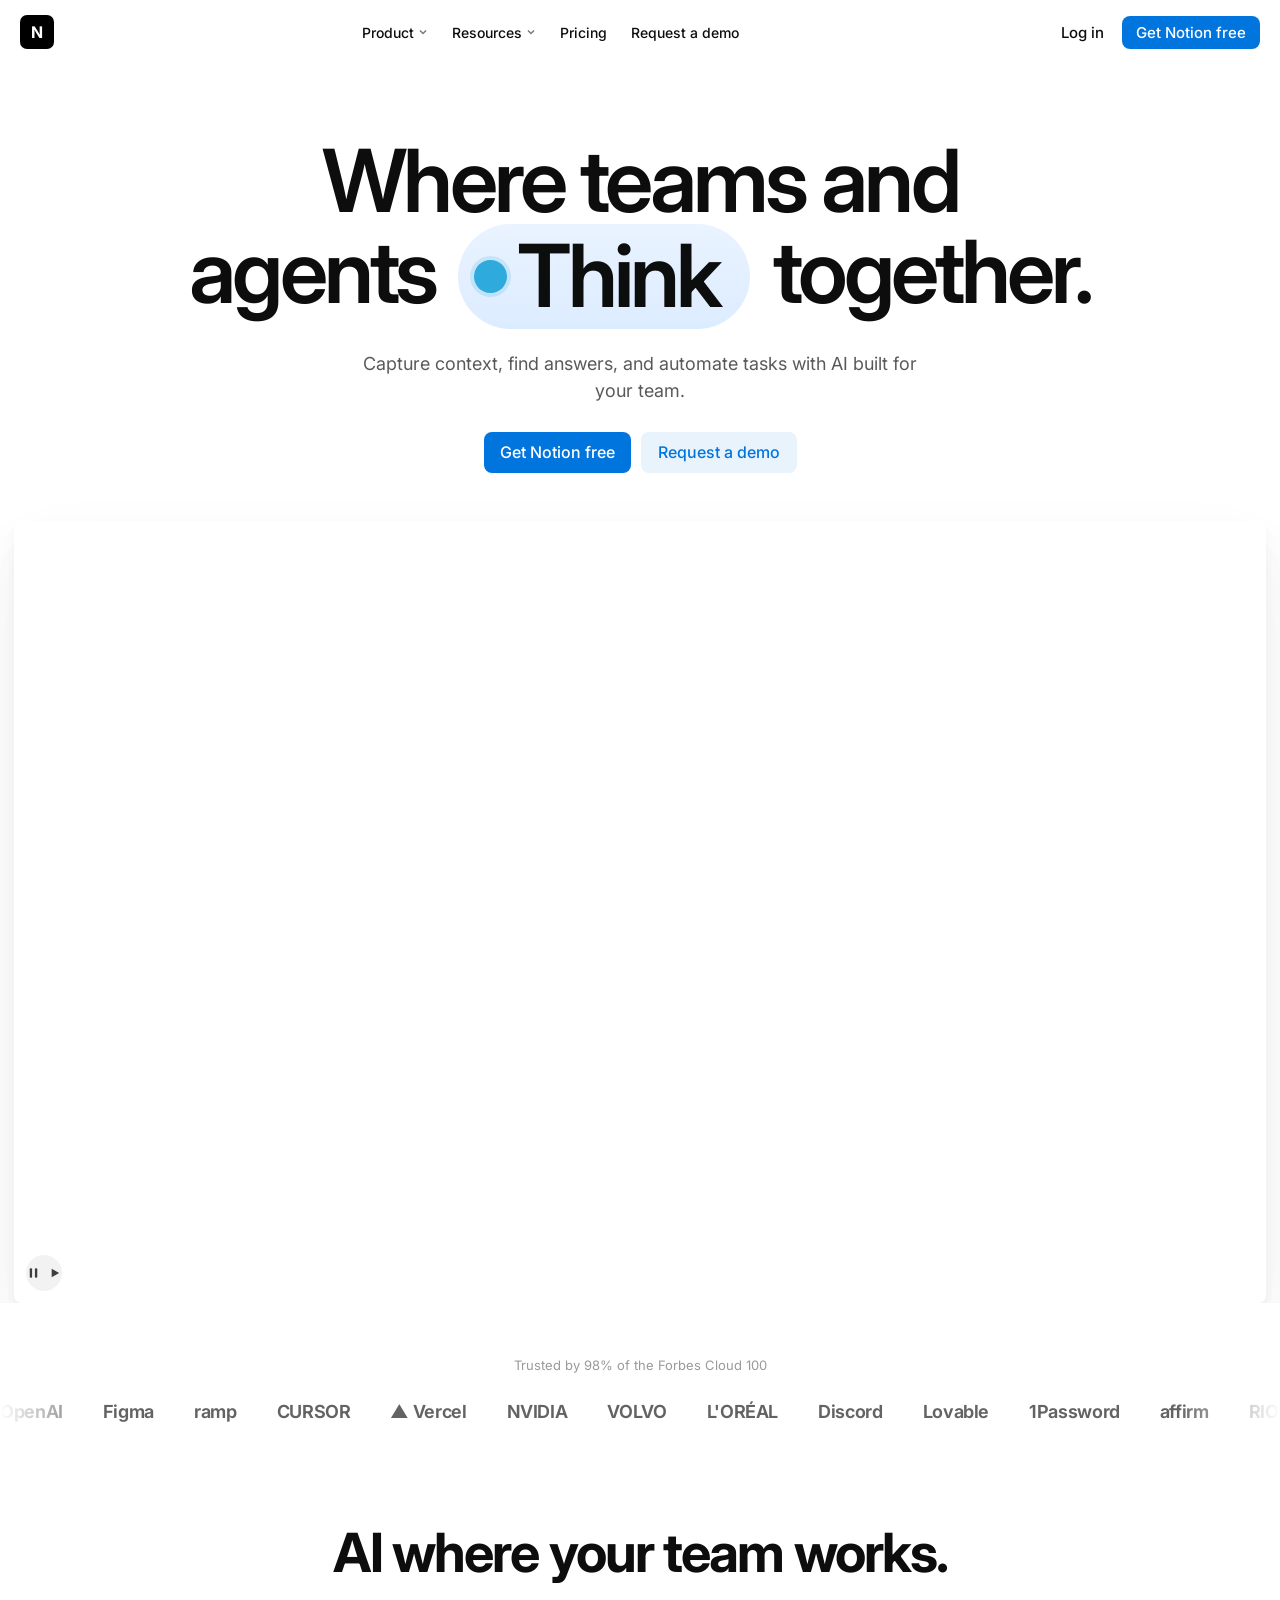
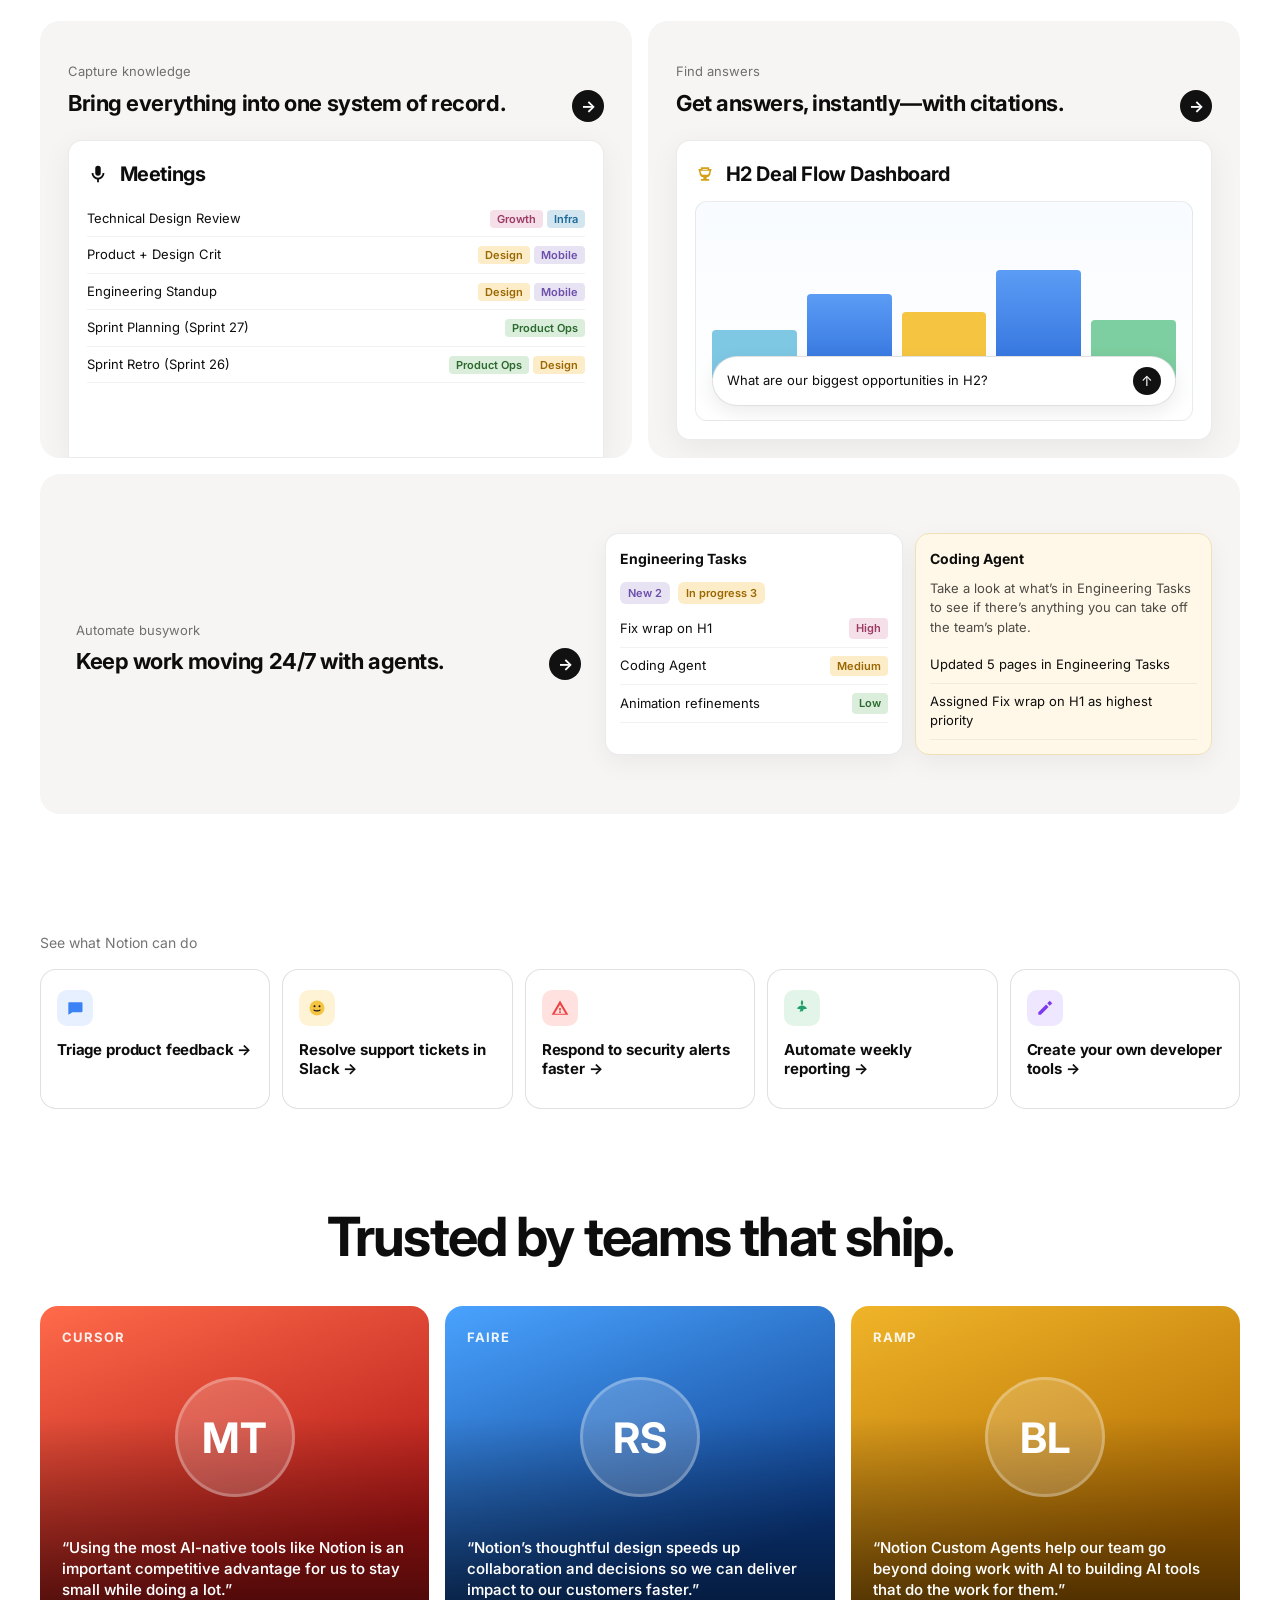
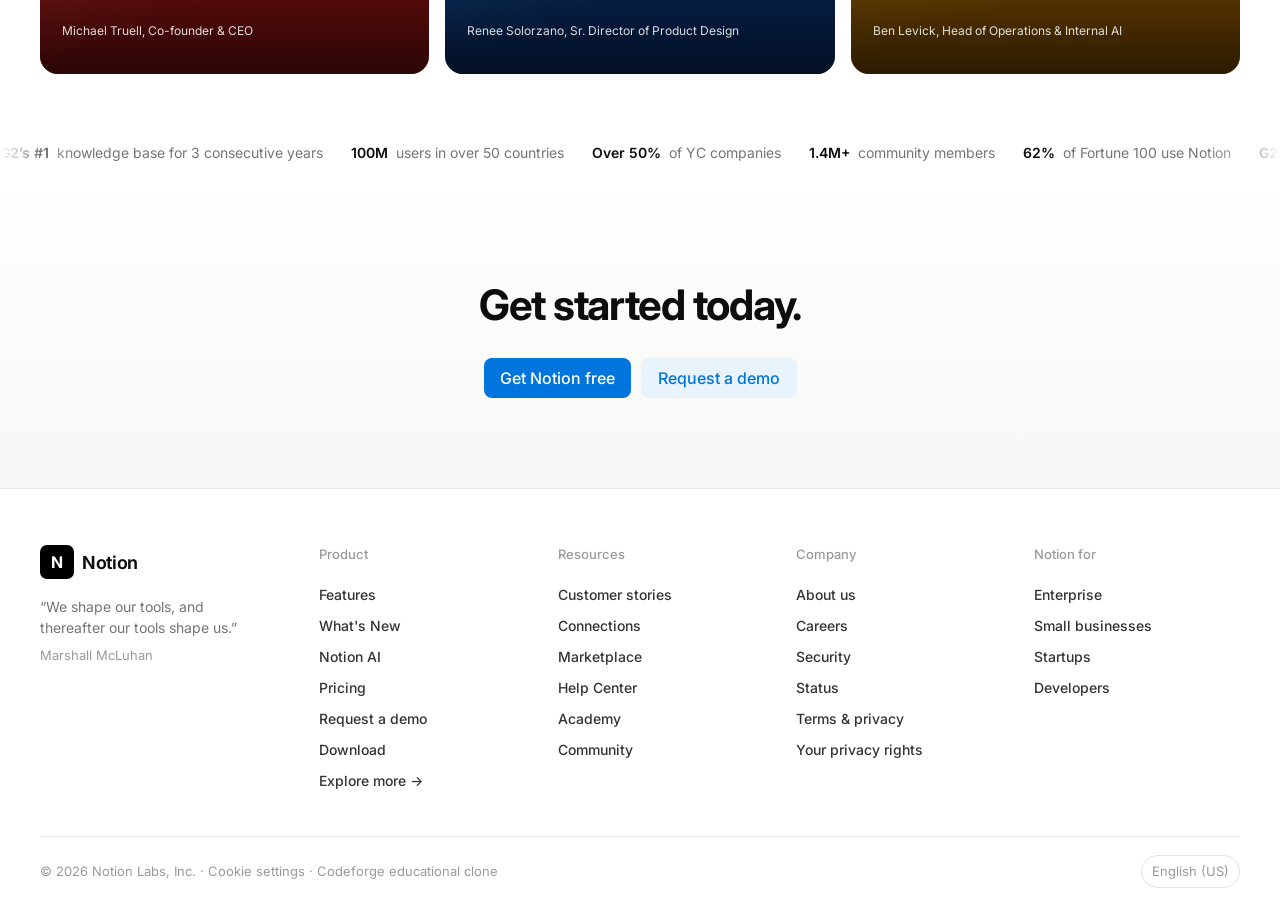
==== commit 2cd8f0a2: "Use Notion hero dashboard video animation. Replace the static Ramp HQ mock with the official looping" ====
--- a/index.html
+++ b/index.html
@@ -107,96 +107,44 @@
         </div>
 
         <div class="hero-visual-wrap">
-          <svg class="hero-doodle face" viewBox="0 0 80 80" aria-hidden="true">
-            <circle cx="40" cy="40" r="28" fill="none" stroke="#111" stroke-width="2.5" />
-            <circle cx="30" cy="36" r="2.5" fill="#111" />
-            <circle cx="50" cy="36" r="2.5" fill="#111" />
-            <path d="M28 50 Q40 58 52 50" fill="none" stroke="#111" stroke-width="2.5" />
-          </svg>
-          <svg class="hero-doodle person" viewBox="0 0 90 140" aria-hidden="true">
-            <circle cx="48" cy="26" r="14" fill="none" stroke="#111" stroke-width="2.5" />
-            <path
-              d="M30 55 C30 45 66 45 66 55 L72 120 C50 112 46 112 24 120 Z"
-              fill="none"
-              stroke="#111"
-              stroke-width="2.5"
-              stroke-linejoin="round"
-            />
-            <path d="M18 78 C8 90 10 118 22 124" fill="none" stroke="#111" stroke-width="2.5" stroke-linecap="round" />
-          </svg>
-
-          <div class="comment-bubble">
-            <strong>Chloe</strong>
-            <span>Outline upcoming sprint goals</span>
-          </div>
-
-          <div class="hero-visual" aria-label="Notion product preview">
-            <div class="product-window">
-              <div class="window-chrome">
-                <div class="dots" aria-hidden="true"><i></i><i></i><i></i></div>
-                <span>Ramp · Ramp HQ</span>
-              </div>
-              <aside class="sidebar">
-                <div class="side-item active">⌂ Home</div>
-                <div class="side-label">Upcoming events</div>
-                <div class="side-item"><span class="badge-dot" style="background:#5e6ad2"></span> Design Weekly</div>
-                <div class="side-item"><span class="badge-dot" style="background:#0f7b6c"></span> Eng Kickoff</div>
-                <div class="side-item"><span class="badge-dot" style="background:#d9730d"></span> Product Updates</div>
-                <div class="side-label">Agents</div>
-                <div class="side-item">◎ Task routing agent</div>
-                <div class="side-item">◎ Q&amp;A agent</div>
-                <div class="side-item">◎ Reporting agent</div>
-                <div class="side-item">◎ IT help desk</div>
-                <div class="side-label">Teamspaces</div>
-                <div class="side-item">▣ Company HQ</div>
-                <div class="side-item">▣ Product</div>
-                <div class="side-item">▣ Engineering</div>
-              </aside>
-              <div class="main-pane">
-                <div class="pane-top">
-                  <div class="workspace-title">
-                    <span class="workspace-icon">R</span>
-                    Ramp HQ
-                  </div>
-                  <span class="btn btn-ghost" style="font-size:13px">Share</span>
-                </div>
-                <div class="tabs">
-                  <span class="tab active">Company tasks</span>
-                  <span class="tab">My tasks</span>
-                  <span class="tab">Current sprint</span>
-                  <span class="tab">Timeline</span>
-                </div>
-                <div class="board">
-                  <div class="col">
-                    <div class="col-head"><span class="pill todo">To-do 10</span></div>
-                    <div class="card">Update help center and office documentation</div>
-                    <div class="card">Review campaign assets</div>
-                    <div class="card">Customer stories</div>
-                    <div class="card">Refresh product color palette</div>
-                  </div>
-                  <div class="col">
-                    <div class="col-head"><span class="pill progress">In progress 5</span></div>
-                    <div class="card">Sales demo sync</div>
-                    <div class="card">Launch demo video</div>
-                    <div class="card">Respond to beta test questions</div>
-                    <div class="card">Engineering sync</div>
-                  </div>
-                  <div class="col">
-                    <div class="col-head"><span class="pill review">In review 3</span></div>
-                    <div class="card">Weekly sales status report</div>
-                    <div class="card">Marketing campaign designs</div>
-                    <div class="card">Latest features customer emails</div>
-                  </div>
-                  <div class="col">
-                    <div class="col-head"><span class="pill done">Complete 34</span></div>
-                    <div class="card">Project onboarding</div>
-                    <div class="card">Finalize launch timeline</div>
-                    <div class="card">All hands alignment</div>
-                    <div class="card">Draft press release</div>
-                  </div>
-                </div>
-              </div>
-            </div>
+          <div class="hero-media" aria-label="Notion product preview">
+            <video
+              id="heroVideo"
+              class="hero-video"
+              width="2560"
+              height="1600"
+              autoplay
+              muted
+              loop
+              playsinline
+              preload="metadata"
+              poster=""
+              style="--video-aspect-ratio: 2560 / 1600"
+            >
+              <source
+                src="assets/videos/web-homepage-hero-1920x1200_final.mp4"
+                type="video/mp4"
+              />
+              <source
+                src="https://videos.ctfassets.net/spoqsaf9291f/1EL7UZIXfcqngxsNSbL8tR/291f61f56f29dd8e788deaec8561d882/web-homepage-hero-1920x1200_final.mp4"
+                type="video/mp4"
+              />
+            </video>
+            <button
+              type="button"
+              class="hero-play-pause"
+              id="heroPlayPause"
+              aria-label="Pause"
+            >
+              <svg class="icon-pause" width="16" height="16" viewBox="0 0 16 16" aria-hidden="true">
+                <rect x="4" y="3" width="2.5" height="10" rx="1" fill="currentColor" />
+                <rect x="9.5" y="3" width="2.5" height="10" rx="1" fill="currentColor" />
+              </svg>
+              <svg class="icon-play" width="16" height="16" viewBox="0 0 16 16" aria-hidden="true" hidden>
+                <path d="M5 3.5v9l8-4.5-8-4.5Z" fill="currentColor" />
+              </svg>
+              <span class="hero-play-pause-label">Pause</span>
+            </button>
           </div>
         </div>
       </section>
--- a/assets/css/styles.css
+++ b/assets/css/styles.css
@@ -354,255 +354,77 @@
 
 .hero-visual-wrap {
   position: relative;
-  width: min(100% - 32px, 1080px);
+  width: min(100% - 24px, 1252px);
   margin: 0 auto;
-  perspective: 1200px;
-}
-
-.hero-visual {
+}
+
+.hero-media {
   position: relative;
-  border-radius: 14px;
+  width: 100%;
+  border-radius: 8px;
+  overflow: hidden;
   background: #fff;
-  box-shadow: var(--shadow-hero);
-  border: 1px solid var(--border-strong);
-  overflow: hidden;
-  transform: rotateX(8deg) scale(0.98);
-  transform-origin: center top;
-}
-
-.hero-doodle {
+  box-shadow:
+    rgba(0, 0, 0, 0.008) 0px 0.667px 3.502px 0px,
+    rgba(0, 0, 0, 0.016) 0px 2.933px 7.252px 0px,
+    rgba(0, 0, 0, 0.02) 0px 7.2px 14.462px 0px,
+    rgba(0, 0, 0, 0.024) 0px 13.867px 28.348px 0px,
+    rgba(0, 0, 0, 0.03) 0px 23.333px 52.123px 0px,
+    rgba(0, 0, 0, 0.04) 0px 36px 89px 0px;
+}
+
+.hero-video {
+  display: block;
+  width: 100%;
+  height: auto;
+  aspect-ratio: var(--video-aspect-ratio, 2560 / 1600);
+  object-fit: contain;
+  vertical-align: middle;
+  background: #fff;
+}
+
+.hero-play-pause {
   position: absolute;
+  left: 12px;
+  bottom: 12px;
   z-index: 2;
-  pointer-events: none;
-}
-
-.hero-doodle.person {
-  left: -8px;
-  bottom: 80px;
-  width: 100px;
-}
-
-.hero-doodle.face {
-  right: 40px;
-  top: -28px;
-  width: 70px;
-}
-
-/* Product window mock */
-.product-window {
-  display: grid;
-  grid-template-columns: 220px 1fr;
-  min-height: 480px;
-  text-align: left;
-}
-
-.window-chrome {
-  grid-column: 1 / -1;
-  display: flex;
-  align-items: center;
-  gap: 8px;
-  padding: 10px 14px;
-  background: #f7f6f5;
-  border-bottom: 1px solid var(--border);
-  font-size: 12px;
-  color: var(--text-muted);
-}
-
-.dots {
-  display: flex;
+  display: inline-flex;
+  align-items: center;
+  justify-content: center;
   gap: 6px;
-}
-
-.dots i {
-  width: 10px;
-  height: 10px;
-  border-radius: 50%;
-  background: #ddd;
-  display: block;
-}
-
-.dots i:nth-child(1) {
-  background: #ff5f57;
-}
-.dots i:nth-child(2) {
-  background: #febc2e;
-}
-.dots i:nth-child(3) {
-  background: #28c840;
-}
-
-.sidebar {
-  padding: 14px 12px;
-  border-right: 1px solid var(--border);
-  background: #fbfbfa;
-  font-size: 13px;
-}
-
-.side-item {
-  display: flex;
-  align-items: center;
-  gap: 8px;
-  padding: 6px 8px;
-  border-radius: 6px;
-  color: rgba(0, 0, 0, 0.75);
-  margin-bottom: 2px;
-}
-
-.side-item.active {
-  background: rgba(0, 0, 0, 0.05);
-  font-weight: 560;
-}
-
-.side-label {
-  margin: 14px 8px 6px;
-  font-size: 11px;
-  font-weight: 600;
-  color: var(--text-subtle);
-  text-transform: none;
-}
-
-.badge-dot {
-  width: 8px;
-  height: 8px;
-  border-radius: 50%;
-  flex-shrink: 0;
-}
-
-.main-pane {
-  padding: 20px 24px 28px;
-  background: #fff;
-}
-
-.pane-top {
-  display: flex;
-  justify-content: space-between;
-  align-items: center;
-  margin-bottom: 18px;
-}
-
-.workspace-title {
-  display: flex;
-  align-items: center;
-  gap: 12px;
-  font-size: 28px;
-  font-weight: 650;
-  letter-spacing: -0.03em;
-}
-
-.workspace-icon {
   width: 36px;
   height: 36px;
-  border-radius: 8px;
-  background: #111;
-  color: #fff;
-  display: grid;
-  place-items: center;
-  font-size: 14px;
-  font-weight: 700;
-}
-
-.tabs {
-  display: flex;
-  gap: 4px;
-  margin-bottom: 16px;
-  flex-wrap: wrap;
-}
-
-.tab {
-  padding: 5px 10px;
-  border-radius: 6px;
-  font-size: 13px;
-  color: var(--text-muted);
-}
-
-.tab.active {
-  background: rgba(0, 0, 0, 0.04);
-  color: var(--text);
-  font-weight: 550;
-}
-
-.board {
-  display: grid;
-  grid-template-columns: repeat(4, minmax(0, 1fr));
-  gap: 10px;
-}
-
-.col {
-  background: #f7f7f5;
-  border-radius: 10px;
-  padding: 10px;
-  min-height: 220px;
-}
-
-.col-head {
-  display: flex;
-  align-items: center;
-  gap: 6px;
-  font-size: 12px;
-  font-weight: 600;
-  margin-bottom: 10px;
-}
-
-.pill {
-  display: inline-flex;
-  align-items: center;
-  gap: 4px;
-  padding: 2px 8px;
-  border-radius: 999px;
-  font-size: 12px;
-  font-weight: 600;
-}
-
-.pill.todo {
-  background: #e8e3f3;
-  color: #6b4faa;
-}
-.pill.progress {
-  background: #fdecc8;
-  color: #9a6700;
-}
-.pill.review {
-  background: #d3e5ef;
-  color: #1a6b99;
-}
-.pill.done {
-  background: #dbeddb;
-  color: #2b6b2f;
-}
-
-.card {
-  background: #fff;
-  border: 1px solid var(--border);
-  border-radius: 8px;
-  padding: 10px;
-  font-size: 12.5px;
-  margin-bottom: 8px;
-  box-shadow: 0 1px 2px rgba(0, 0, 0, 0.03);
-  line-height: 1.35;
-}
-
-.comment-bubble {
+  padding: 0;
+  border: none;
+  border-radius: 50%;
+  background: rgba(0, 0, 0, 0.05);
+  color: rgba(0, 0, 0, 0.75);
+  cursor: pointer;
+  transition: background 0.15s ease;
+}
+
+.hero-play-pause:hover {
+  background: rgba(0, 0, 0, 0.1);
+}
+
+.hero-play-pause-label {
   position: absolute;
-  right: 28px;
-  top: 86px;
-  width: 200px;
-  background: #fff;
-  border: 1px solid var(--border-strong);
-  border-radius: 12px;
-  padding: 12px;
-  box-shadow: 0 10px 30px rgba(0, 0, 0, 0.1);
-  font-size: 12px;
-  z-index: 3;
-  text-align: left;
-}
-
-.comment-bubble strong {
-  display: block;
-  margin-bottom: 2px;
-}
-
-.comment-bubble span {
-  color: var(--text-muted);
+  width: 1px;
+  height: 1px;
+  padding: 0;
+  margin: -1px;
+  overflow: hidden;
+  clip: rect(0, 0, 0, 0);
+  white-space: nowrap;
+  border: 0;
+}
+
+.hero-play-pause.is-paused .icon-pause {
+  display: none;
+}
+
+.hero-play-pause.is-paused .icon-play {
+  display: block !important;
 }
 
 /* Trust / logos */
@@ -1177,17 +999,6 @@
     grid-template-columns: 1fr 1fr;
   }
 
-  .product-window {
-    grid-template-columns: 1fr;
-  }
-
-  .sidebar {
-    display: none;
-  }
-
-  .board {
-    grid-template-columns: repeat(2, minmax(0, 1fr));
-  }
 }
 
 @media (max-width: 768px) {
@@ -1237,16 +1048,7 @@
     grid-template-columns: 1fr 1fr;
   }
 
-  .comment-bubble,
-  .hero-doodle {
-    display: none;
-  }
-
   .footer-grid {
-    grid-template-columns: 1fr;
-  }
-
-  .board {
     grid-template-columns: 1fr;
   }
 }
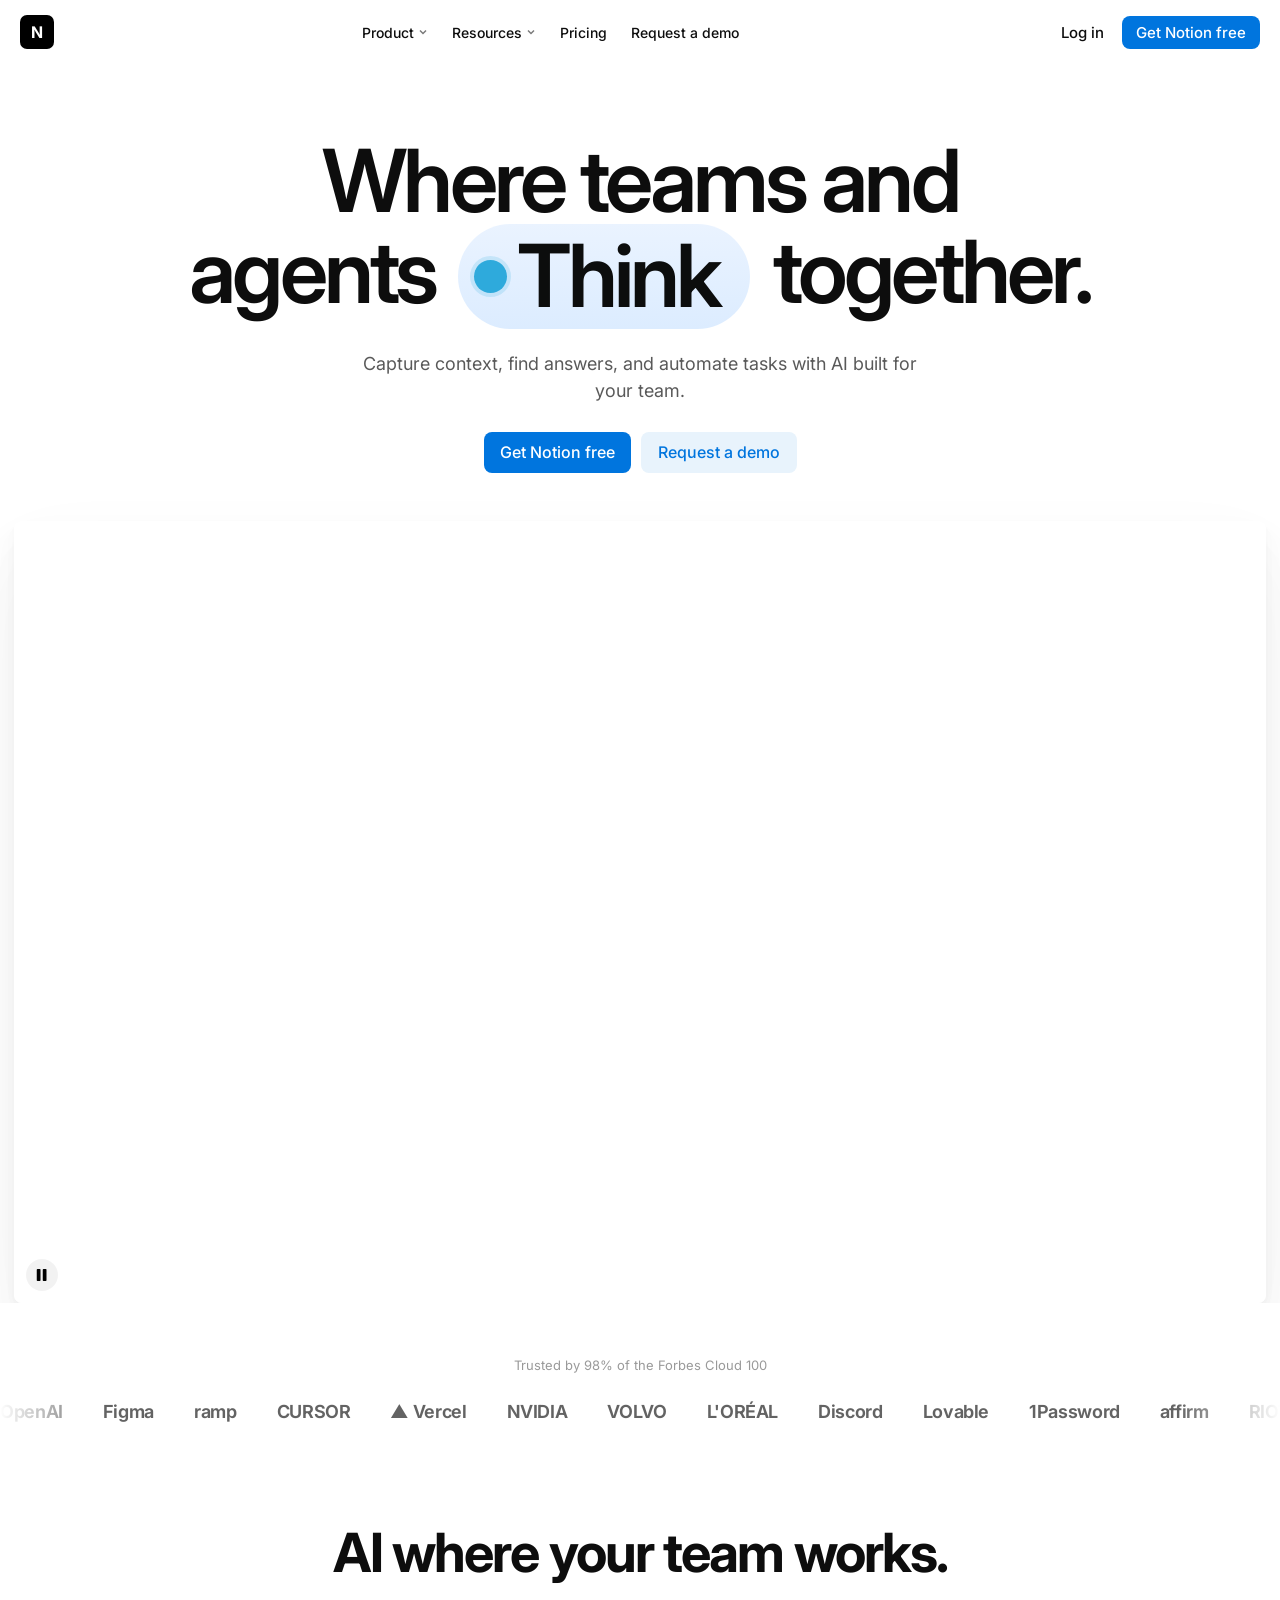
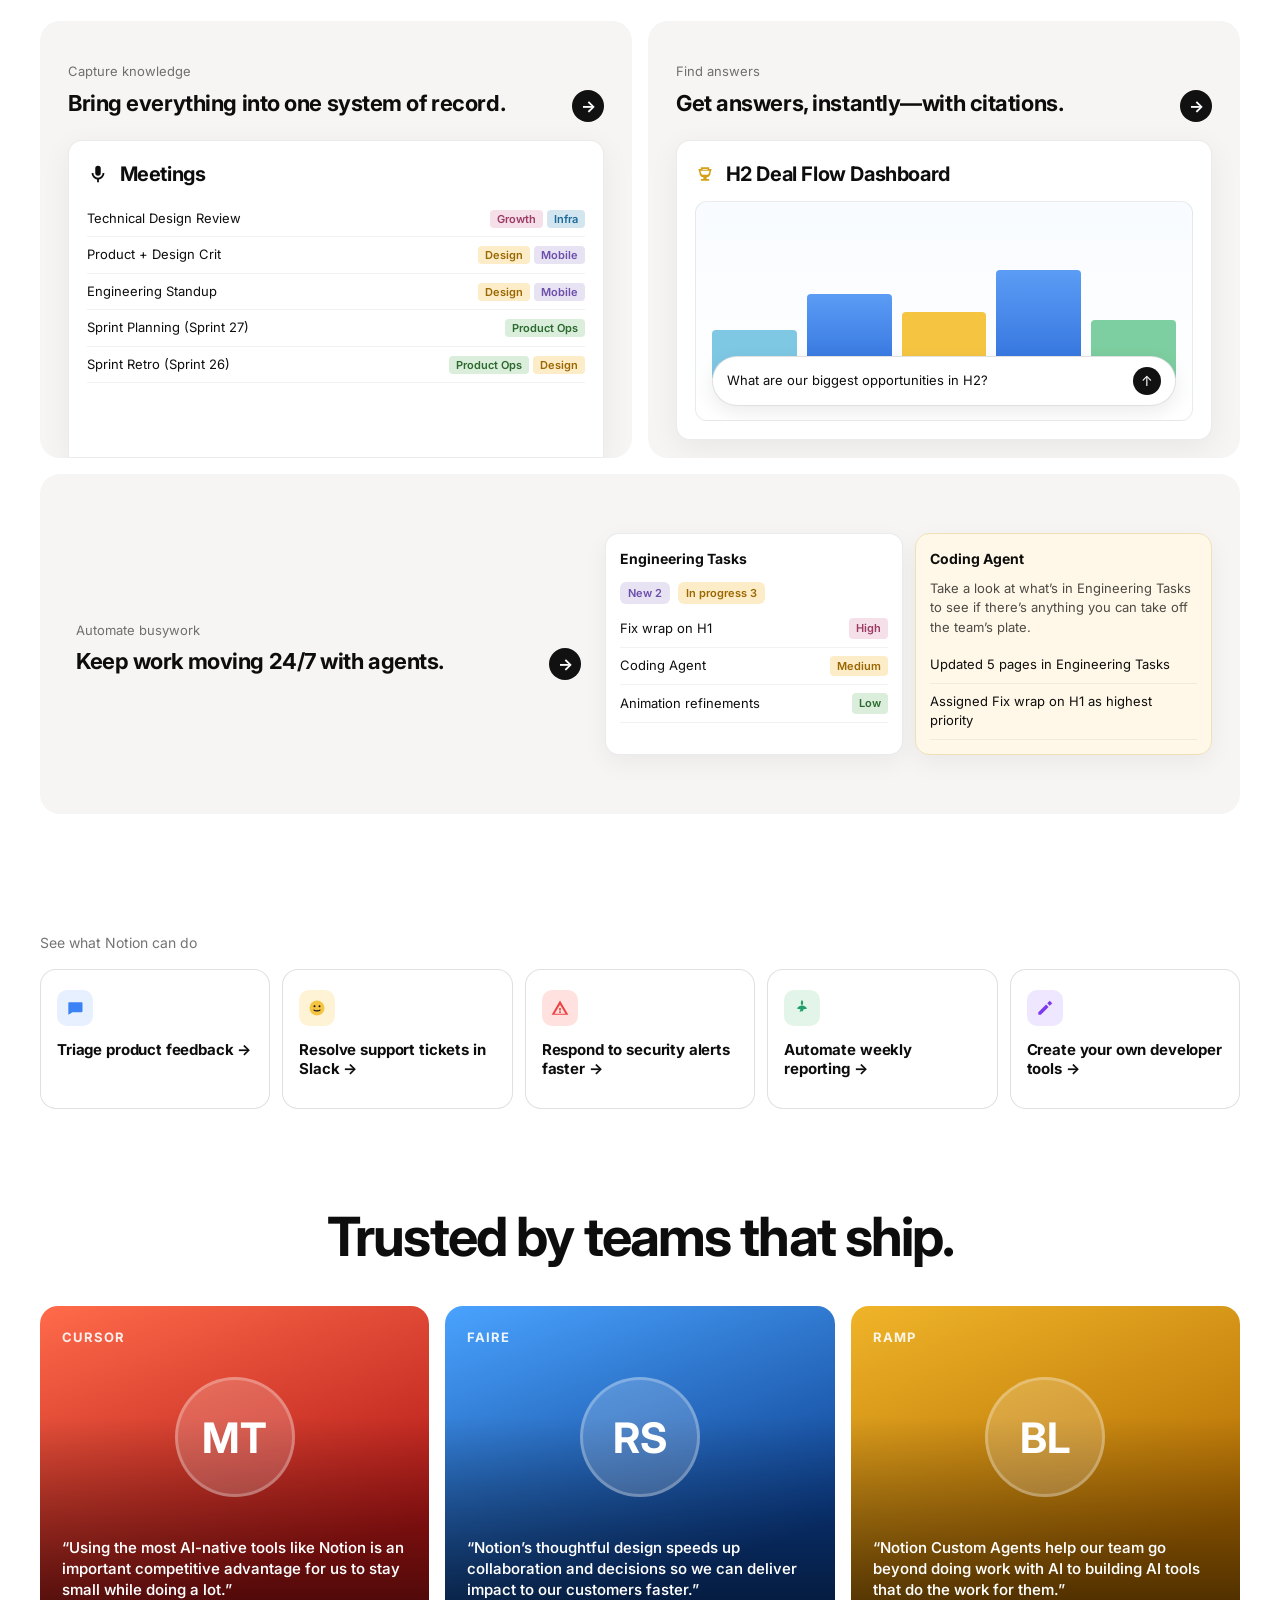
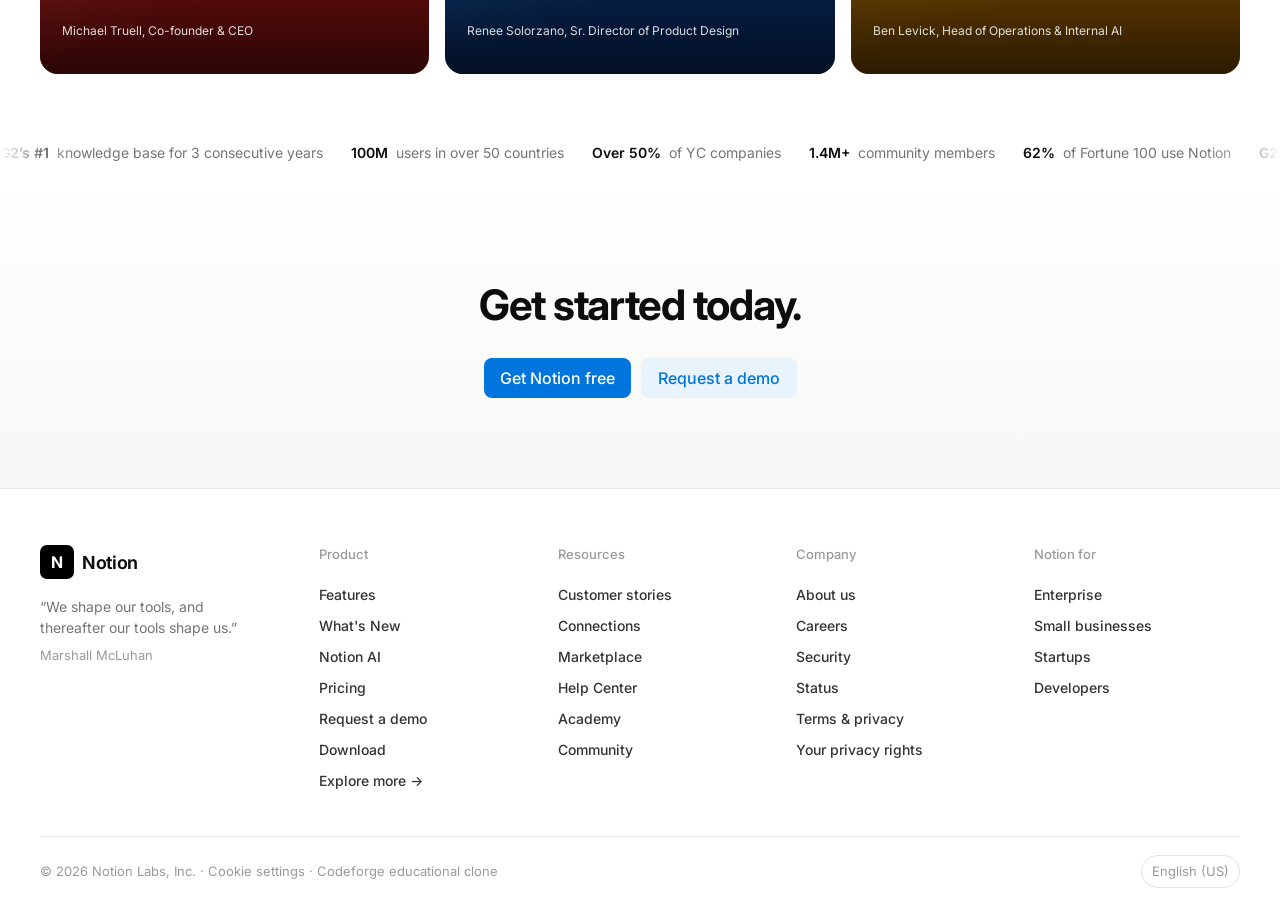
==== commit ce9804b7: "Match Notion hero play/pause control markup. Use the same pause/play SVG icons, 32px frosted circula" ====
--- a/index.html
+++ b/index.html
@@ -136,14 +136,17 @@
               id="heroPlayPause"
               aria-label="Pause"
             >
-              <svg class="icon-pause" width="16" height="16" viewBox="0 0 16 16" aria-hidden="true">
-                <rect x="4" y="3" width="2.5" height="10" rx="1" fill="currentColor" />
-                <rect x="9.5" y="3" width="2.5" height="10" rx="1" fill="currentColor" />
-              </svg>
-              <svg class="icon-play" width="16" height="16" viewBox="0 0 16 16" aria-hidden="true" hidden>
-                <path d="M5 3.5v9l8-4.5-8-4.5Z" fill="currentColor" />
-              </svg>
-              <span class="hero-play-pause-label">Pause</span>
+              <span class="hero-play-pause-icon" aria-hidden="true">
+                <svg
+                  class="frontPauseButton"
+                  viewBox="0 0 16 16"
+                  style="width: 100%; height: 100%; display: block; fill: inherit; flex-shrink: 0"
+                >
+                  <rect x="1" y="0" width="5" height="16" rx="1"></rect>
+                  <rect x="9" y="0" width="5" height="16" rx="1"></rect>
+                </svg>
+              </span>
+              <span class="hero-play-pause-label visually-hidden">Pause</span>
             </button>
           </div>
         </div>
--- a/assets/css/styles.css
+++ b/assets/css/styles.css
@@ -387,18 +387,20 @@
   position: absolute;
   left: 12px;
   bottom: 12px;
-  z-index: 2;
-  display: inline-flex;
+  z-index: 1;
+  display: flex;
   align-items: center;
   justify-content: center;
-  gap: 6px;
-  width: 36px;
-  height: 36px;
+  width: 32px;
+  height: 32px;
   padding: 0;
   border: none;
   border-radius: 50%;
   background: rgba(0, 0, 0, 0.05);
-  color: rgba(0, 0, 0, 0.75);
+  backdrop-filter: blur(12px);
+  -webkit-backdrop-filter: blur(12px);
+  color: #fff;
+  fill: #000;
   cursor: pointer;
   transition: background 0.15s ease;
 }
@@ -407,7 +409,22 @@
   background: rgba(0, 0, 0, 0.1);
 }
 
-.hero-play-pause-label {
+.hero-play-pause-icon {
+  display: flex;
+  width: 12px;
+  height: 12px;
+  fill: inherit;
+}
+
+.hero-play-pause-icon svg {
+  width: 100%;
+  height: 100%;
+  display: block;
+  fill: inherit;
+  flex-shrink: 0;
+}
+
+.visually-hidden {
   position: absolute;
   width: 1px;
   height: 1px;
@@ -417,14 +434,6 @@
   clip: rect(0, 0, 0, 0);
   white-space: nowrap;
   border: 0;
-}
-
-.hero-play-pause.is-paused .icon-pause {
-  display: none;
-}
-
-.hero-play-pause.is-paused .icon-play {
-  display: block !important;
 }
 
 /* Trust / logos */
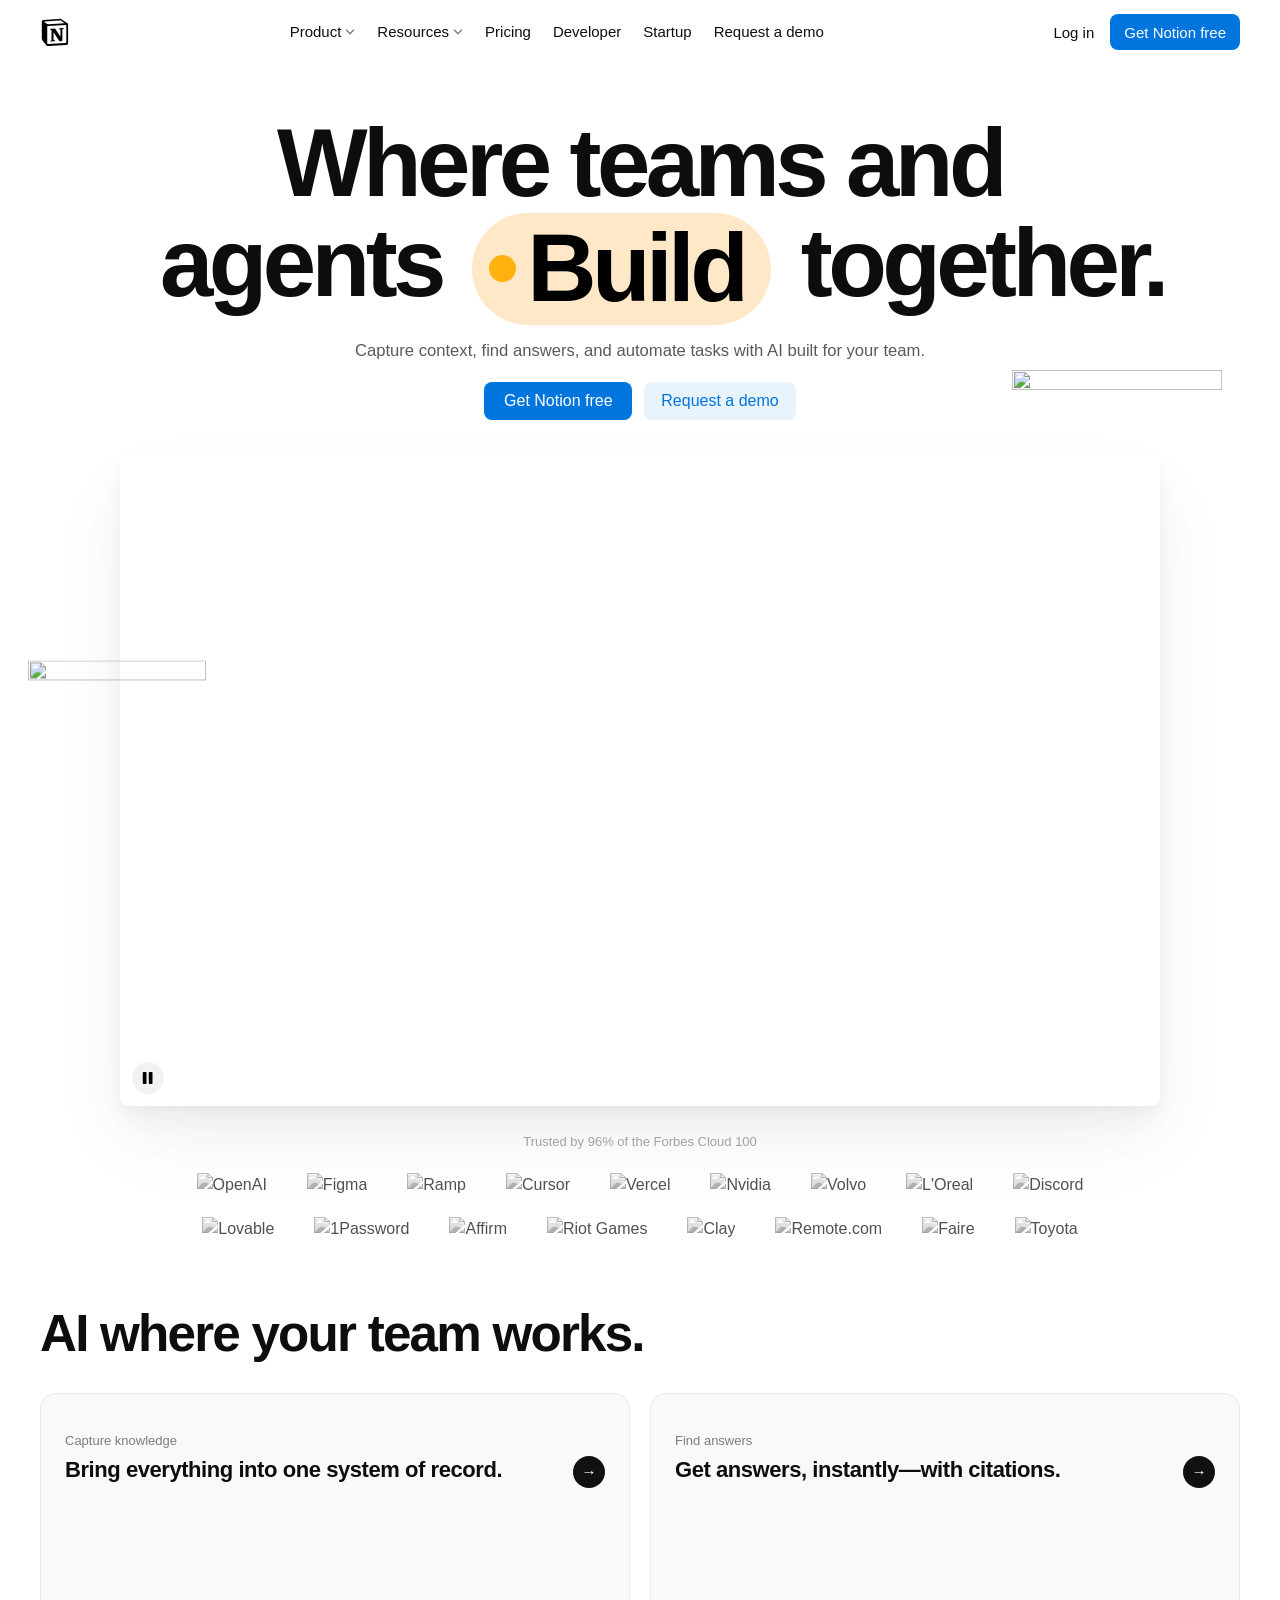
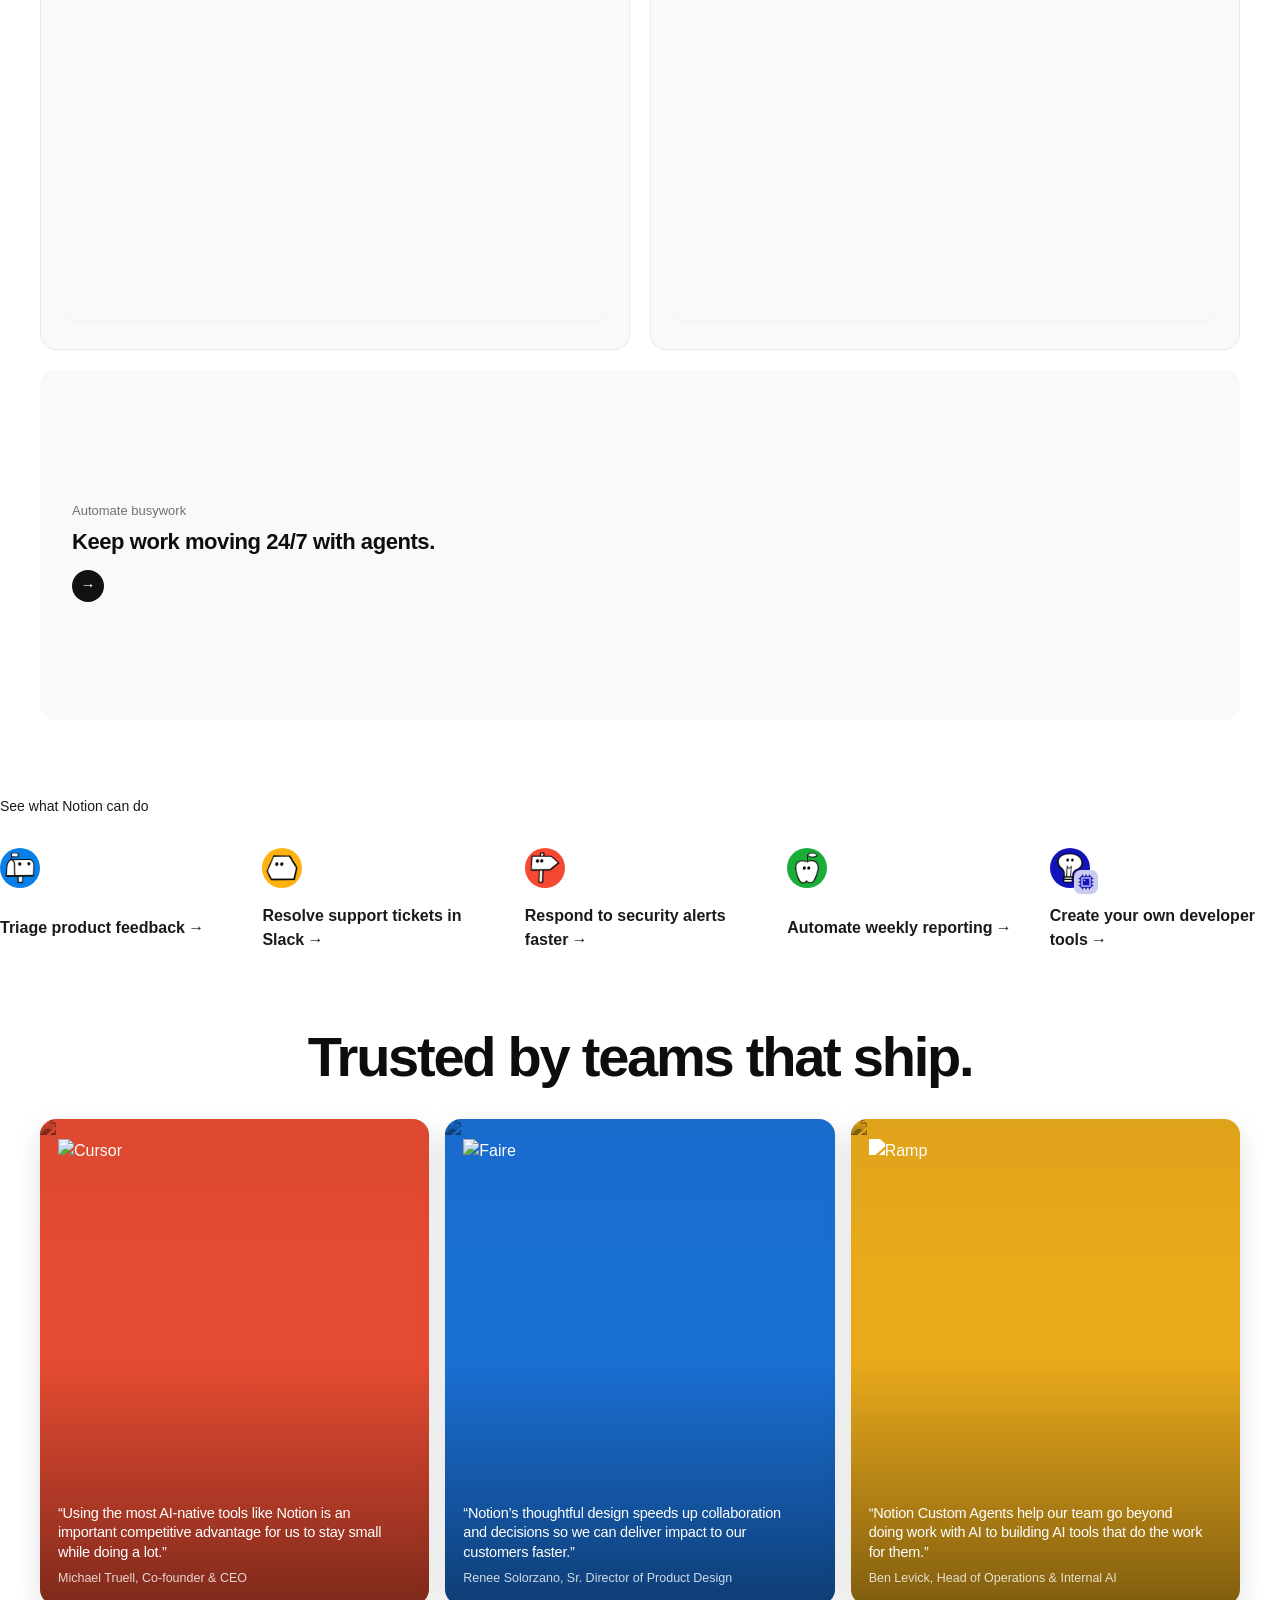
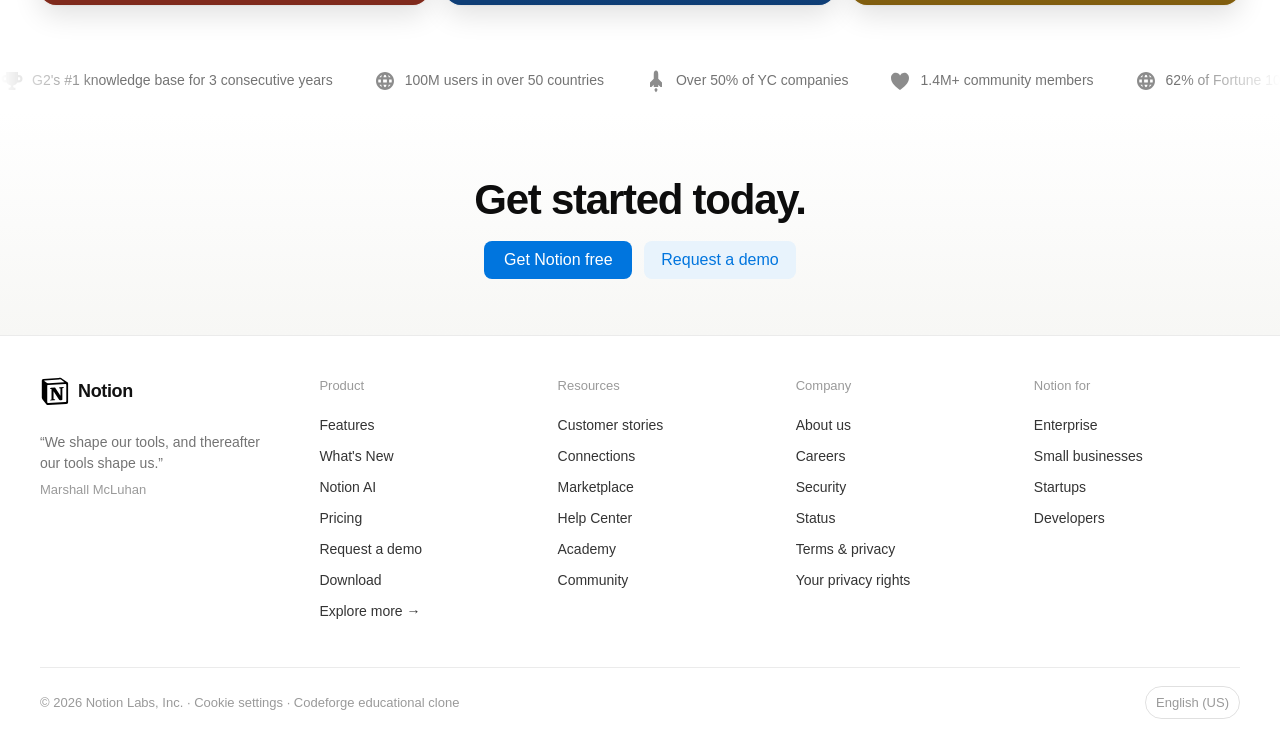
==== commit 72b5cf03: "Add Notion pricing page and expand navbar links. Replicate the pricing experience with billing toggl" ====
--- a/index.html
+++ b/index.html
@@ -1,112 +1,189 @@
 <!DOCTYPE html>
-<html lang="en">
+<html lang="en-us" class="no-x-scroll">
   <head>
-    <meta charset="UTF-8" />
-    <meta name="viewport" content="width=device-width, initial-scale=1.0" />
+    <meta charset="utf-8" />
+    <meta name="viewport" content="width=device-width, initial-scale=1" />
     <title>The AI workspace that works for you. | Notion</title>
     <meta
       name="description"
-      content="Codeforge educational recreation of the Notion landing page — where teams and agents think together."
+      content="Build Custom Agents, search across all your apps, and automate busywork. The AI workspace where teams get more done, faster."
     />
-    <link rel="preconnect" href="https://fonts.googleapis.com" />
-    <link rel="preconnect" href="https://fonts.gstatic.com" crossorigin />
+    <meta name="twitter:card" content="summary_large_image" />
+    <meta name="twitter:title" content="The AI workspace that works for you. | Notion" />
+    <meta
+      name="twitter:description"
+      content="Build Custom Agents, search across all your apps, and automate busywork. The AI workspace where teams get more done, faster."
+    />
+    <meta name="twitter:image" content="https://www.notion.com/front-static/meta/teams-and-agents.jpg" />
+    <meta property="og:title" content="The AI workspace that works for you. | Notion" />
+    <meta
+      property="og:description"
+      content="Build Custom Agents, search across all your apps, and automate busywork. The AI workspace where teams get more done, faster."
+    />
+    <meta property="og:image" content="https://www.notion.com/front-static/meta/teams-and-agents.jpg" />
+    <meta property="og:site_name" content="Notion" />
+    <meta property="og:type" content="website" />
+    <link rel="icon" href="https://www.notion.com/front-static/favicon.ico" />
+    <link rel="apple-touch-icon" href="https://www.notion.com/front-static/logo-ios.png" />
+
+    <link rel="preconnect" href="https://www.notion.com" />
+    <link rel="preconnect" href="https://images.ctfassets.net" />
+    <link rel="preconnect" href="https://videos.ctfassets.net" />
     <link
-      href="https://fonts.googleapis.com/css2?family=Inter:wght@400;500;600;700&display=swap"
-      rel="stylesheet"
+      rel="preload"
+      href="https://www.notion.com/front-static/fonts/NotionInter-Regular.woff2"
+      as="font"
+      type="font/woff2"
+      crossorigin="anonymous"
     />
+    <link
+      rel="preload"
+      href="https://www.notion.com/front-static/fonts/NotionInter-Medium.woff2"
+      as="font"
+      type="font/woff2"
+      crossorigin="anonymous"
+    />
+    <link
+      rel="preload"
+      href="https://www.notion.com/front-static/fonts/NotionInter-Bold.woff2"
+      as="font"
+      type="font/woff2"
+      crossorigin="anonymous"
+    />
+
     <link rel="stylesheet" href="assets/css/styles.css" />
-    <link
-      rel="icon"
-      href="data:image/svg+xml,%3Csvg xmlns='http://www.w3.org/2000/svg' viewBox='0 0 32 32'%3E%3Crect width='32' height='32' rx='6' fill='%23000'/%3E%3Ctext x='16' y='22' text-anchor='middle' fill='white' font-family='Inter,Arial' font-size='16' font-weight='700'%3EN%3C/text%3E%3C/svg%3E"
-    />
   </head>
   <body>
     <header class="site-header" id="siteHeader">
       <nav class="nav" aria-label="Main">
         <div class="nav-left">
-          <a href="index.html" class="logo" aria-label="Notion – Home">N</a>
+          <a href="index.html" class="notion-logo" aria-label="Notion – Home">
+            <svg width="33" height="34" viewBox="0 0 33 34" fill="none" xmlns="http://www.w3.org/2000/svg" aria-hidden="true">
+              <path d="M3.8051 3.26755L20.5301 2.04319C22.5839 1.86808 23.1124 1.98538 24.4032 2.91756L29.7421 6.64773C30.623 7.28917 30.9165 7.46381 30.9165 8.16307V28.6217C30.9165 29.9038 30.4468 30.6622 28.804 30.7782L9.38138 31.9442C8.14825 32.0027 7.56135 31.8279 6.91556 31.0114L2.98395 25.9405C2.27947 25.0072 1.98651 24.3088 1.98651 23.4918V5.3068C1.98651 4.25826 2.45649 3.38366 3.8051 3.26755Z" fill="#fff"></path>
+              <path fill-rule="evenodd" clip-rule="evenodd" d="M20.5301 2.04318C22.5838 1.86808 23.1124 1.98541 24.4031 2.91757L29.7421 6.64778C30.623 7.28918 30.9167 7.46383 30.9167 8.16301V28.6217C30.9167 29.9039 30.4468 30.6622 28.804 30.7782L9.38127 31.944C8.14822 32.0025 7.56137 31.8279 6.9156 31.0114L2.98396 25.9405C2.27951 25.0072 1.98647 24.3088 1.98645 23.492V5.30687C1.98645 4.25835 2.45646 3.38365 3.80508 3.26754L20.5301 2.04318ZM28.9214 9.91165C28.9214 9.15462 28.6285 8.74625 27.9818 8.80449L8.91064 9.91165C8.20688 9.97045 7.9722 10.3204 7.9722 11.0779V28.4466C7.97222 29.3801 8.44147 29.7293 9.49759 29.6715L27.7471 28.6217C28.8037 28.5641 28.9214 27.922 28.9214 27.1636V9.91165ZM25.988 12.0096C26.1051 12.5347 25.988 13.0592 25.4588 13.1182L24.5795 13.2926V26.1151C23.816 26.5231 23.1122 26.7563 22.5256 26.7563C21.5863 26.7563 21.351 26.4646 20.6475 25.5908L14.8959 16.6149V25.2992L16.7158 25.7076C16.7158 25.7076 16.7159 26.7563 15.2475 26.7563L11.1994 26.9897C11.0818 26.7563 11.1995 26.1739 11.6101 26.0571L12.6664 25.7662V14.2837L11.1997 14.1668C11.0822 13.6417 11.3751 12.8847 12.1972 12.8259L16.5398 12.5349L22.5256 21.6277V13.5839L20.9993 13.4098C20.8821 12.7679 21.351 12.3018 21.9379 12.244L25.988 12.0096ZM23.816 4.43331C23.2877 4.02552 22.5835 3.55846 21.2343 3.67528L5.15507 4.84121C4.56875 4.89903 4.45158 5.19046 4.68509 5.42409L6.97519 7.23083C7.91323 7.98837 8.26511 7.93069 10.0265 7.81388L26.632 6.82259C26.9842 6.82259 26.6915 6.47348 26.5739 6.41536L23.816 4.43331Z" fill="#000"></path>
+            </svg>
+          </a>
         </div>
 
         <div class="nav-center">
           <div class="nav-dropdown" data-dropdown>
             <button class="nav-dropdown-btn" type="button" aria-expanded="false">
               Product
-              <svg class="chevron" viewBox="0 0 10 10" aria-hidden="true">
-                <path d="M2 3.5 L5 6.5 L8 3.5" fill="none" stroke="currentColor" stroke-width="1.5" />
+              <svg class="chevron" viewBox="0 0 30 30" aria-hidden="true">
+                <polygon points="15,17.4 4.8,7 2,9.8 15,23 28,9.8 25.2,7" fill="currentColor"></polygon>
               </svg>
             </button>
             <div class="dropdown-panel">
-              <a href="#features">AI</a>
-              <a href="#features">Docs</a>
-              <a href="#features">Wikis</a>
-              <a href="#features">Projects</a>
-              <a href="#usecases">Agents</a>
+              <a href="#">Capture</a>
+              <a href="#">Find</a>
+              <a href="#">Automate</a>
+              <a href="#">Agents</a>
             </div>
           </div>
 
           <div class="nav-dropdown" data-dropdown>
             <button class="nav-dropdown-btn" type="button" aria-expanded="false">
               Resources
-              <svg class="chevron" viewBox="0 0 10 10" aria-hidden="true">
-                <path d="M2 3.5 L5 6.5 L8 3.5" fill="none" stroke="currentColor" stroke-width="1.5" />
+              <svg class="chevron" viewBox="0 0 30 30" aria-hidden="true">
+                <polygon points="15,17.4 4.8,7 2,9.8 15,23 28,9.8 25.2,7" fill="currentColor"></polygon>
               </svg>
             </button>
             <div class="dropdown-panel">
-              <a href="#stories">Customer stories</a>
-              <a href="#usecases">Help Center</a>
-              <a href="#cta">Community</a>
-              <a href="#cta">Academy</a>
-            </div>
-          </div>
-
-          <a class="nav-link" href="#cta">Pricing</a>
-          <a class="nav-link" href="#cta">Request a demo</a>
+              <a href="#">Customer stories</a>
+              <a href="#">Help Center</a>
+              <a href="#">Community</a>
+              <a href="#">Academy</a>
+            </div>
+          </div>
+
+          <a class="nav-link" href="pricing.html">Pricing</a>
+          <a class="nav-link" href="#">Developer</a>
+          <a class="nav-link" href="#">Startup</a>
+          <a class="nav-link" href="#">Request a demo</a>
         </div>
 
         <div class="nav-right">
-          <a class="btn btn-ghost hide-mobile" href="#cta">Log in</a>
-          <a class="btn btn-primary" href="#cta">Get Notion free</a>
-          <button class="menu-toggle" id="menuToggle" type="button" aria-label="Open menu">
-            <span></span>
+          <a class="btn btn-ghost nav-login" href="#">Log in</a>
+          <a class="btn btn-primary nav-cta" href="#">Get Notion free</a>
+          <button class="menu-toggle" id="menuToggle" type="button" aria-label="Toggle main menu" aria-expanded="false">
+            <svg viewBox="0 0 30 30" width="22" height="22" aria-hidden="true">
+              <path d="M2,4v2h26V4H2z M2,16h26v-2H2V16z M2,26h26v-2H2V26z" fill="currentColor"></path>
+            </svg>
           </button>
         </div>
       </nav>
 
-      <div class="mobile-nav" id="mobileNav" hidden>
-        <a href="#features">Product</a>
-        <a href="#usecases">Resources</a>
-        <a href="#cta">Pricing</a>
-        <a href="#cta">Request a demo</a>
-        <a href="#cta">Log in</a>
-        <a href="#cta">Get Notion free</a>
-      </div>
     </header>
 
+    <div class="mobile-nav" id="mobileNav" hidden>
+      <a href="#">Product</a>
+      <a href="#">Resources</a>
+      <a href="pricing.html">Pricing</a>
+      <a href="#">Developer</a>
+      <a href="#">Startup</a>
+      <a href="#">Request a demo</a>
+      <a href="#">Log in</a>
+      <a href="#">Get Notion free</a>
+    </div>
+
     <main>
-      <!-- Hero -->
+      <div class="hero-stack">
       <section class="hero">
-        <div class="container">
+        <div class="hero-pile" aria-hidden="true">
+          <img src="https://www.notion.com/front-static/pages/home/teams-agents-hero/pile_1.webp" alt="" width="225" height="225" />
+          <img src="https://www.notion.com/front-static/pages/home/teams-agents-hero/pile_2.webp" alt="" width="225" height="225" />
+          <img src="https://www.notion.com/front-static/pages/home/teams-agents-hero/pile_3.webp" alt="" width="225" height="225" />
+          <img src="https://www.notion.com/front-static/pages/home/teams-agents-hero/pile_4.webp" alt="" width="225" height="225" />
+          <img src="https://www.notion.com/front-static/pages/home/teams-agents-hero/pile_5.webp" alt="" width="225" height="225" />
+          <img src="https://www.notion.com/front-static/pages/home/teams-agents-hero/pile_6.webp" alt="" width="225" height="225" />
+          <img src="https://www.notion.com/front-static/pages/home/teams-agents-hero/pile_7.webp" alt="" width="225" height="225" />
+        </div>
+
+        <div class="container hero-copy">
           <h1 class="hero-title">
-            <span class="line">Where teams and</span>
-            <span class="line">
-              agents
-              <span class="think-pill" aria-live="polite">
-                <span class="think-dot" aria-hidden="true"></span>
-                <span class="think-word" id="thinkWord">Think</span>
+            <span class="hero-title-top">Where teams and</span>
+            <span class="hero-title-bottom">
+              <span class="hero-title-pill-group">
+                agents
+                <span
+                  class="think-pill"
+                  aria-live="polite"
+                  style="--color-background: #ffe8c8; --color-dot: #ffb110; --pill-bg: #ffe8c8; --pill-dot: #ffb110"
+                >
+                  <span class="think-dot" aria-hidden="true"></span>
+                  <span class="think-word" id="thinkWord">Build</span>
+                </span>
+                together.
               </span>
-              together.
             </span>
           </h1>
           <p class="hero-sub">
             Capture context, find answers, and automate tasks with AI built for your team.
           </p>
           <div class="hero-ctas">
-            <a class="btn btn-primary btn-lg" href="#cta">Get Notion free</a>
-            <a class="btn btn-secondary btn-lg" href="#cta">Request a demo</a>
+            <a class="btn btn-primary btn-lg" href="#">Get Notion free</a>
+            <a class="btn btn-secondary btn-lg" href="#">Request a demo</a>
           </div>
         </div>
 
         <div class="hero-visual-wrap">
+          <div class="accent accent-agent" aria-hidden="true">
+            <img
+              src="https://www.notion.com/front-static/accent-illustrations/agentTop.png?v=2"
+              width="480"
+              height="510"
+              alt=""
+            />
+          </div>
+          <div class="accent accent-person" aria-hidden="true">
+            <img
+              src="https://www.notion.com/front-static/accent-illustrations/personPeekLeft2.png?v=1"
+              width="480"
+              height="510"
+              alt=""
+            />
+          </div>
+
           <div class="hero-media" aria-label="Notion product preview">
             <video
               id="heroVideo"
@@ -118,30 +195,18 @@
               loop
               playsinline
               preload="metadata"
-              poster=""
+              poster="https://images.ctfassets.net/spoqsaf9291f/3kVtQWll6jUqQepQ0kaYlz/382b34f23ecb349129239f0b649aba8c/web-homepage-hero-1920x1200_final.jpg"
               style="--video-aspect-ratio: 2560 / 1600"
             >
-              <source
-                src="assets/videos/web-homepage-hero-1920x1200_final.mp4"
-                type="video/mp4"
-              />
+              <source src="assets/videos/web-homepage-hero-1920x1200_final.mp4" type="video/mp4" />
               <source
                 src="https://videos.ctfassets.net/spoqsaf9291f/1EL7UZIXfcqngxsNSbL8tR/291f61f56f29dd8e788deaec8561d882/web-homepage-hero-1920x1200_final.mp4"
                 type="video/mp4"
               />
             </video>
-            <button
-              type="button"
-              class="hero-play-pause"
-              id="heroPlayPause"
-              aria-label="Pause"
-            >
+            <button type="button" class="hero-play-pause" id="heroPlayPause" aria-label="Pause">
               <span class="hero-play-pause-icon" aria-hidden="true">
-                <svg
-                  class="frontPauseButton"
-                  viewBox="0 0 16 16"
-                  style="width: 100%; height: 100%; display: block; fill: inherit; flex-shrink: 0"
-                >
+                <svg class="frontPauseButton" viewBox="0 0 16 16" style="width:100%;height:100%;display:block;fill:inherit;flex-shrink:0">
                   <rect x="1" y="0" width="5" height="16" rx="1"></rect>
                   <rect x="9" y="0" width="5" height="16" rx="1"></rect>
                 </svg>
@@ -152,108 +217,166 @@
         </div>
       </section>
 
-      <!-- Trust logos -->
       <section class="trust" aria-label="Trusted companies">
-        <p class="trust-label">Trusted by 98% of the Forbes Cloud 100</p>
-        <div class="logo-marquee">
+        <p class="trust-label">Trusted by 96% of the Forbes Cloud 100</p>
+        <div class="logo-wall" aria-hidden="false">
+          <div class="logo-row">
+            <img class="brand-logo" src="https://images.ctfassets.net/spoqsaf9291f/6gu2Rybt4VdhS2GEEA99PO/ac0fedd553b2f541fde79cdda05271cc/OpenAI.svg" alt="OpenAI" height="24" />
+            <img class="brand-logo" src="https://images.ctfassets.net/spoqsaf9291f/6T4QxYfpIzIbZgWUSa5Rb1/8c6cb40bbf2304f8486222d777314b83/Figma_Wordmark__Black_.svg" alt="Figma" height="24" />
+            <img class="brand-logo" src="https://images.ctfassets.net/spoqsaf9291f/4KBpzIRuWO9Bkoho07RwHW/7e608b80b697431b92ffb144e545cf3c/Ramp.svg" alt="Ramp" height="24" />
+            <img class="brand-logo" src="https://images.ctfassets.net/spoqsaf9291f/5zvQQUAMUwmWaGbC9qhXpK/633c8d40bbbb2b42faec7ea3339788ff/cursor-logo-mono.svg" alt="Cursor" height="24" />
+            <img class="brand-logo" src="https://images.ctfassets.net/spoqsaf9291f/6NEhbP27yAbhvWdLKPHTFV/6978b1603c567d69f5fe7b4895b1d30f/Vercel.svg" alt="Vercel" height="24" />
+            <img class="brand-logo" src="https://images.ctfassets.net/spoqsaf9291f/27zUO0UMDpEBMwPKUUilFH/daba398de4e970fcda7a138ff09d480a/Nvidia.svg" alt="Nvidia" height="24" />
+            <img class="brand-logo" src="https://images.ctfassets.net/spoqsaf9291f/1TZBxOqNgDNBTJUEkD9Rn2/95219318a8bc7198d69e3fe0190ea94c/Volvo_Spread_Word_Mark_2025_bl.svg" alt="Volvo" height="24" />
+            <img class="brand-logo" src="https://images.ctfassets.net/spoqsaf9291f/nyxHXSMqMnFKE3RD3tteN/fa4e6ab45c999ace2a528a45c5bfb812/Loreal-k.svg" alt="L'Oreal" height="24" />
+            <img class="brand-logo" src="https://images.ctfassets.net/spoqsaf9291f/7hER3ka9QgDiTjLh5Fh3ZZ/acda79bc2449edf5d964a3fc89e19623/Discord-Logo-Black.svg" alt="Discord" height="24" />
+          </div>
+          <div class="logo-row">
+            <img class="brand-logo" src="https://images.ctfassets.net/spoqsaf9291f/5noP5n1Gp9wULYfUEzujKv/49d56f55c09d72488606d57671e7d8c4/full-logo--black.svg" alt="Lovable" height="24" />
+            <img class="brand-logo" src="https://images.ctfassets.net/spoqsaf9291f/kelAN094ZCNSM1hzESs2C/71fdfc39756f757c95f984aa78fc1e82/1Password.svg" alt="1Password" height="24" />
+            <img class="brand-logo" src="https://images.ctfassets.net/spoqsaf9291f/5GBjp1Q9QJDo8IJv0NqtNf/ba91a62e9525bccae6bffdb98bc3141b/Affirm.svg" alt="Affirm" height="24" />
+            <img class="brand-logo" src="https://images.ctfassets.net/spoqsaf9291f/3MimvlyRuaPCxQmBHpWRsr/b6808c6dca15c255e96ce2f85e2a6bc7/RiotGames.svg" alt="Riot Games" height="24" />
+            <img class="brand-logo" src="https://images.ctfassets.net/spoqsaf9291f/4ljglPuQFOp4jC8kIacMa1/73c44685b85c73a717baac0329633d59/clay-mono-black.svg" alt="Clay" height="24" />
+            <img class="brand-logo" src="https://images.ctfassets.net/spoqsaf9291f/14SNuPmXDPWdGE0I8TMeNL/6070db21d1b9f0e95c91e9ceb8b225e1/Remote-black.svg" alt="Remote.com" height="24" />
+            <img class="brand-logo" src="https://images.ctfassets.net/spoqsaf9291f/2lvHXS3UJ5sJscJTW8GTpc/c22ac415979069ab3be881b2749e0d77/Faire_logo_-_black.svg" alt="Faire" height="24" />
+            <img class="brand-logo" src="https://images.ctfassets.net/spoqsaf9291f/75O9653Z83boVzSMBMSY2D/4b36e928296e00612213aff4bdd369f2/toyota-black.svg" alt="Toyota" height="24" />
+          </div>
+        </div>
+        <div class="logo-marquee" aria-hidden="true">
           <div class="logo-track" id="logoTrack">
-            <span class="logo-item">OpenAI</span>
-            <span class="logo-item">Figma</span>
-            <span class="logo-item">ramp</span>
-            <span class="logo-item">CURSOR</span>
-            <span class="logo-item">▲ Vercel</span>
-            <span class="logo-item">NVIDIA</span>
-            <span class="logo-item">VOLVO</span>
-            <span class="logo-item">L'ORÉAL</span>
-            <span class="logo-item">Discord</span>
-            <span class="logo-item">Lovable</span>
-            <span class="logo-item">1Password</span>
-            <span class="logo-item">affirm</span>
-            <span class="logo-item">RIOT GAMES</span>
-            <span class="logo-item">clay</span>
-            <span class="logo-item">remote</span>
-            <span class="logo-item">FAIRE</span>
-            <span class="logo-item">TOYOTA</span>
+            <img class="brand-logo" src="https://images.ctfassets.net/spoqsaf9291f/6gu2Rybt4VdhS2GEEA99PO/ac0fedd553b2f541fde79cdda05271cc/OpenAI.svg" alt="" height="24" />
+            <img class="brand-logo" src="https://images.ctfassets.net/spoqsaf9291f/6T4QxYfpIzIbZgWUSa5Rb1/8c6cb40bbf2304f8486222d777314b83/Figma_Wordmark__Black_.svg" alt="" height="24" />
+            <img class="brand-logo" src="https://images.ctfassets.net/spoqsaf9291f/4KBpzIRuWO9Bkoho07RwHW/7e608b80b697431b92ffb144e545cf3c/Ramp.svg" alt="" height="24" />
+            <img class="brand-logo" src="https://images.ctfassets.net/spoqsaf9291f/5zvQQUAMUwmWaGbC9qhXpK/633c8d40bbbb2b42faec7ea3339788ff/cursor-logo-mono.svg" alt="" height="24" />
+            <img class="brand-logo" src="https://images.ctfassets.net/spoqsaf9291f/6NEhbP27yAbhvWdLKPHTFV/6978b1603c567d69f5fe7b4895b1d30f/Vercel.svg" alt="" height="24" />
+            <img class="brand-logo" src="https://images.ctfassets.net/spoqsaf9291f/27zUO0UMDpEBMwPKUUilFH/daba398de4e970fcda7a138ff09d480a/Nvidia.svg" alt="" height="24" />
+            <img class="brand-logo" src="https://images.ctfassets.net/spoqsaf9291f/1TZBxOqNgDNBTJUEkD9Rn2/95219318a8bc7198d69e3fe0190ea94c/Volvo_Spread_Word_Mark_2025_bl.svg" alt="" height="24" />
+            <img class="brand-logo" src="https://images.ctfassets.net/spoqsaf9291f/nyxHXSMqMnFKE3RD3tteN/fa4e6ab45c999ace2a528a45c5bfb812/Loreal-k.svg" alt="" height="24" />
+            <img class="brand-logo" src="https://images.ctfassets.net/spoqsaf9291f/7hER3ka9QgDiTjLh5Fh3ZZ/acda79bc2449edf5d964a3fc89e19623/Discord-Logo-Black.svg" alt="" height="24" />
+            <img class="brand-logo" src="https://images.ctfassets.net/spoqsaf9291f/5noP5n1Gp9wULYfUEzujKv/49d56f55c09d72488606d57671e7d8c4/full-logo--black.svg" alt="" height="24" />
+            <img class="brand-logo" src="https://images.ctfassets.net/spoqsaf9291f/kelAN094ZCNSM1hzESs2C/71fdfc39756f757c95f984aa78fc1e82/1Password.svg" alt="" height="24" />
+            <img class="brand-logo" src="https://images.ctfassets.net/spoqsaf9291f/5GBjp1Q9QJDo8IJv0NqtNf/ba91a62e9525bccae6bffdb98bc3141b/Affirm.svg" alt="" height="24" />
+            <img class="brand-logo" src="https://images.ctfassets.net/spoqsaf9291f/3MimvlyRuaPCxQmBHpWRsr/b6808c6dca15c255e96ce2f85e2a6bc7/RiotGames.svg" alt="" height="24" />
+            <img class="brand-logo" src="https://images.ctfassets.net/spoqsaf9291f/4ljglPuQFOp4jC8kIacMa1/73c44685b85c73a717baac0329633d59/clay-mono-black.svg" alt="" height="24" />
+            <img class="brand-logo" src="https://images.ctfassets.net/spoqsaf9291f/14SNuPmXDPWdGE0I8TMeNL/6070db21d1b9f0e95c91e9ceb8b225e1/Remote-black.svg" alt="" height="24" />
+            <img class="brand-logo" src="https://images.ctfassets.net/spoqsaf9291f/2lvHXS3UJ5sJscJTW8GTpc/c22ac415979069ab3be881b2749e0d77/Faire_logo_-_black.svg" alt="" height="24" />
+            <img class="brand-logo" src="https://images.ctfassets.net/spoqsaf9291f/75O9653Z83boVzSMBMSY2D/4b36e928296e00612213aff4bdd369f2/toyota-black.svg" alt="" height="24" />
           </div>
         </div>
       </section>
-
-      <!-- Features -->
+      </div>
+
       <section class="features" id="features">
         <div class="container-wide">
           <h2 class="section-title">AI where your team works.</h2>
-
           <div class="feature-grid">
-            <article class="feature-card">
-              <p class="eyebrow">Capture knowledge</p>
-              <h3>
-                Bring everything into one system of record.
-                <span class="arrow-btn" aria-hidden="true">→</span>
-              </h3>
-              <div class="mini-ui">
-                <h4>
-                  <svg width="22" height="22" viewBox="0 0 24 24" aria-hidden="true" style="vertical-align:-4px;margin-right:6px">
-                    <path fill="currentColor" d="M12 14a3 3 0 0 0 3-3V6a3 3 0 1 0-6 0v5a3 3 0 0 0 3 3Zm5-3a5 5 0 0 1-10 0H5a7 7 0 0 0 6 6.92V21h2v-3.08A7 7 0 0 0 19 11h-2Z"/>
-                  </svg>
-                  Meetings
-                </h4>
-                <div class="row"><span>Technical Design Review</span><span><span class="tag pink">Growth</span> <span class="tag blue">Infra</span></span></div>
-                <div class="row"><span>Product + Design Crit</span><span><span class="tag yellow">Design</span> <span class="tag purple">Mobile</span></span></div>
-                <div class="row"><span>Engineering Standup</span><span><span class="tag yellow">Design</span> <span class="tag purple">Mobile</span></span></div>
-                <div class="row"><span>Sprint Planning (Sprint 27)</span><span><span class="tag green">Product Ops</span></span></div>
-                <div class="row"><span>Sprint Retro (Sprint 26)</span><span><span class="tag green">Product Ops</span> <span class="tag yellow">Design</span></span></div>
+            <article class="feature-card bento bento--pair">
+              <a class="bento-anchor" href="#" aria-label="Capture knowledge">&nbsp;</a>
+              <header class="bento-header bento-header--pair">
+                <p class="eyebrow">Capture knowledge</p>
+                <div class="bento-title-row">
+                  <h3>Bring everything into one system of record.</h3>
+                  <span class="arrow-btn" aria-hidden="true">→</span>
+                </div>
+              </header>
+              <div class="bento-media bento-media-layered">
+                <picture class="bento-layer bento-layer-base">
+                  <source
+                    media="(max-width: 768px)"
+                    srcset="https://images.ctfassets.net/spoqsaf9291f/37B39r8J6IrO7wtJ1CrpXh/0bf4bcb1e873d5269bf306dff83c78dd/capture_mobile.jpg"
+                  />
+                  <img
+                    src="https://images.ctfassets.net/spoqsaf9291f/5s8E0EU3tXEvGrFrRwgxhb/c44fce43494ccd6f098746c64b679aab/capture_desktop.jpg"
+                    alt=""
+                    loading="lazy"
+                  />
+                </picture>
+                <img
+                  class="bento-layer bento-layer-pin"
+                  src="https://images.ctfassets.net/spoqsaf9291f/5bqhI7eaPc7AeAtuuTvtuh/915d56f683fcd7edbd9f1e0434136b0d/pin_capture.png"
+                  alt=""
+                  loading="lazy"
+                />
+                <img
+                  class="bento-layer bento-layer-aimn"
+                  src="https://images.ctfassets.net/spoqsaf9291f/3wptjGyp47YX2bFx2LikSS/06eae544cf0d12dcd58a41e157031c9a/Mini_AIMN.png"
+                  alt=""
+                  loading="lazy"
+                />
               </div>
             </article>
 
-            <article class="feature-card">
-              <p class="eyebrow">Find answers</p>
-              <h3>
-                Get answers, instantly—with citations.
-                <span class="arrow-btn" aria-hidden="true">→</span>
-              </h3>
-              <div class="mini-ui" style="border-radius:14px;margin-bottom:18px;">
-                <h4>
-                  <svg width="20" height="20" viewBox="0 0 24 24" aria-hidden="true" style="vertical-align:-3px;margin-right:6px">
-                    <path fill="#d4a017" d="M7 4h10v2h3l-1.5 5A4.5 4.5 0 0 1 14 15.9V18h3v2H7v-2h3v-2.1A4.5 4.5 0 0 1 5.5 11L4 6h3V4Zm2 2v1h6V6H9Zm-1.6 5.2A2.5 2.5 0 0 0 9.9 13h4.2a2.5 2.5 0 0 0 2.5-1.8L17.4 8H6.6l.8 3.2Z"/>
-                  </svg>
-                  H2 Deal Flow Dashboard
-                </h4>
-                <div class="chart-mock">
-                  <div class="bars" aria-hidden="true">
-                    <span></span><span></span><span></span><span></span><span></span>
-                  </div>
-                  <div class="ask-bubble">
-                    <span>What are our biggest opportunities in H2?</span>
-                    <span class="arrow-btn" style="width:28px;height:28px;font-size:14px">↑</span>
-                  </div>
-                </div>
+            <article class="feature-card bento bento--pair">
+              <a class="bento-anchor" href="#" aria-label="Find answers">&nbsp;</a>
+              <header class="bento-header bento-header--pair">
+                <p class="eyebrow">Find answers</p>
+                <div class="bento-title-row">
+                  <h3>Get answers, instantly—with citations.</h3>
+                  <span class="arrow-btn" aria-hidden="true">→</span>
+                </div>
+              </header>
+              <div class="bento-media bento-media-layered bento-media-find">
+                <picture class="bento-layer bento-layer-base">
+                  <source
+                    media="(max-width: 768px)"
+                    srcset="https://images.ctfassets.net/spoqsaf9291f/3tqrLCOFenEuNxyEi4qDGG/43e86f7698290dae928aad37f0a3c7c3/find_mobile.png"
+                  />
+                  <img
+                    src="https://images.ctfassets.net/spoqsaf9291f/1FOyxGfzHA9kKA1BVPQa4m/721dc34d66976c6dbaa4b16b260b9a97/find_desktop.png"
+                    alt=""
+                    loading="lazy"
+                  />
+                </picture>
+                <img
+                  class="bento-layer bento-layer-south bento-layer-find-south"
+                  src="https://images.ctfassets.net/spoqsaf9291f/3PH2HDqwPQKa0Xtq1EzIHs/df192356392843cf5999e8691221fae1/image.png"
+                  alt=""
+                  loading="lazy"
+                />
+                <img
+                  class="bento-layer bento-layer-south bento-layer-find-input"
+                  src="https://images.ctfassets.net/spoqsaf9291f/4mw82WFsPwlqM8p3SFChGp/0f24425d9c398b7231eb089e4677e069/chat_input.png"
+                  alt=""
+                  loading="lazy"
+                />
               </div>
             </article>
 
-            <article class="feature-card wide">
-              <div>
-                <p class="eyebrow">Automate busywork</p>
-                <h3 style="margin-bottom:0">
-                  Keep work moving 24/7 with agents.
+            <article class="feature-card wide bento bento--stacked">
+              <div class="bento-inner">
+                <a class="bento-anchor" aria-label="Automate busywork" href="#">&nbsp;</a>
+                <header class="bento-header bento-header--side">
+                  <p class="eyebrow">Automate busywork</p>
+                  <h3>Keep work moving 24/7 with agents.</h3>
                   <span class="arrow-btn" aria-hidden="true">→</span>
-                </h3>
-              </div>
-              <div class="agent-panels">
-                <div class="agent-panel">
-                  <h5>Engineering Tasks</h5>
-                  <span class="chip" style="background:#e8e3f3;color:#6b4faa">New 2</span>
-                  <span class="chip" style="background:#fdecc8;color:#9a6700">In progress 3</span>
-                  <div class="row"><span>Fix wrap on H1</span><span class="tag pink">High</span></div>
-                  <div class="row"><span>Coding Agent</span><span class="tag yellow">Medium</span></div>
-                  <div class="row"><span>Animation refinements</span><span class="tag green">Low</span></div>
-                </div>
-                <div class="agent-panel accent">
-                  <h5>Coding Agent</h5>
-                  <p style="font-size:13px;margin:0 0 10px;color:rgba(0,0,0,.7)">
-                    Take a look at what’s in Engineering Tasks to see if there’s anything you can take off the team’s plate.
-                  </p>
-                  <div class="row"><span>Updated 5 pages in Engineering Tasks</span></div>
-                  <div class="row"><span>Assigned Fix wrap on H1 as highest priority</span></div>
+                </header>
+                <div class="bento-media bento-media-stacked">
+                  <picture class="align-center">
+                    <source
+                      media="(max-width: 839px)"
+                      srcset="https://images.ctfassets.net/spoqsaf9291f/1jqcG8A8fT67XZAhwR1oVH/d07e98b94af5fc4f6ec4a9b7648f02a0/image.png"
+                    />
+                    <img
+                      src="https://images.ctfassets.net/spoqsaf9291f/4U19kO5gM7RYsJa4Xr2oGF/806a8c048e2a03bf4886d3085a03986d/image.png"
+                      alt=""
+                      width="1980"
+                      height="1980"
+                      loading="lazy"
+                    />
+                  </picture>
+                  <picture class="align-right">
+                    <source
+                      media="(max-width: 839px)"
+                      srcset="https://images.ctfassets.net/spoqsaf9291f/74S6scH4Wyb7HIj8vAQwcT/37fb4a6eaa694d43a684592c48f252da/automate_front_mobile.jpg"
+                    />
+                    <img
+                      src="https://images.ctfassets.net/spoqsaf9291f/5CESaDHalT60BVMktTrFD9/986587f634695de956580c1654b4f777/automate_front_desktop.jpg"
+                      alt=""
+                      width="1980"
+                      height="1980"
+                      loading="lazy"
+                    />
+                  </picture>
                 </div>
               </div>
             </article>
@@ -261,90 +384,193 @@
         </div>
       </section>
 
-      <!-- Use cases -->
       <section class="usecases" id="usecases">
         <div class="container-wide">
-          <p class="usecases-label">See what Notion can do</p>
+          <h3 class="usecases-label">See what Notion can do</h3>
           <div class="usecase-grid">
-            <a class="usecase-card" href="#cta">
-              <div class="usecase-icon blue" aria-hidden="true">
-                <svg width="20" height="20" viewBox="0 0 24 24"><path fill="#3b82f6" d="M4 5h16a1 1 0 0 1 1 1v10a1 1 0 0 1-1 1H9l-5 3V6a1 1 0 0 1 1-1Z"/></svg>
-              </div>
-              <h3>Triage product feedback →</h3>
-            </a>
-            <a class="usecase-card" href="#cta">
-              <div class="usecase-icon yellow" aria-hidden="true">
-                <svg width="20" height="20" viewBox="0 0 24 24"><circle cx="12" cy="12" r="9" fill="#f5c542"/><circle cx="9" cy="10" r="1.2" fill="#111"/><circle cx="15" cy="10" r="1.2" fill="#111"/><path d="M8.5 14.5c1.2 1.4 5.8 1.4 7 0" fill="none" stroke="#111" stroke-width="1.5" stroke-linecap="round"/></svg>
-              </div>
-              <h3>Resolve support tickets in Slack →</h3>
-            </a>
-            <a class="usecase-card" href="#cta">
-              <div class="usecase-icon red" aria-hidden="true">
-                <svg width="20" height="20" viewBox="0 0 24 24"><path fill="#ef4444" d="M12 3 2 20h20L12 3Zm0 5 6.5 11h-13L12 8Zm-1 4h2v3h-2v-3Zm0 4h2v2h-2v-2Z"/></svg>
-              </div>
-              <h3>Respond to security alerts faster →</h3>
-            </a>
-            <a class="usecase-card" href="#cta">
-              <div class="usecase-icon green" aria-hidden="true">
-                <svg width="20" height="20" viewBox="0 0 24 24"><path fill="#22a06b" d="M12 2c2 3 2 5 0 7 2 0 5 1 6 4-3 0-5 1-6 3-1-2-3-3-6-3 1-3 4-4 6-4-2-2-2-4 0-7Zm0 9c1.5 1.5 2 3 1 5-1.5-.5-3 0-4 1 .5-2 1.5-4 3-6Z"/></svg>
-              </div>
-              <h3>Automate weekly reporting →</h3>
-            </a>
-            <a class="usecase-card" href="#cta">
-              <div class="usecase-icon purple" aria-hidden="true">
-                <svg width="20" height="20" viewBox="0 0 24 24"><path fill="#7c3aed" d="M14.7 6.3 17.7 3.3l3 3-3 3-3-3Zm-1.4 1.4L4 17v3h3l9.3-9.3-3-3Z"/></svg>
-              </div>
-              <h3>Create your own developer tools →</h3>
-            </a>
+            <div class="usecase-card">
+              <a class="usecase-card-anchor" aria-label="Triage product feedback" href="#">&nbsp;</a>
+              <div class="usecase-icon usecase-icon--blue" aria-hidden="true">
+                <span class="usecase-graphic">
+                  <img src="assets/images/agents/mailbox.png" alt="" width="48" height="48" />
+                </span>
+              </div>
+              <h3 class="usecase-card-title">Triage product feedback<span class="usecase-card-arrow">→</span></h3>
+            </div>
+            <div class="usecase-card">
+              <a class="usecase-card-anchor" aria-label="Resolve support tickets in Slack" href="#">&nbsp;</a>
+              <div class="usecase-icon usecase-icon--yellow" aria-hidden="true">
+                <span class="usecase-graphic">
+                  <img src="assets/images/agents/rock.png" alt="" width="48" height="48" />
+                </span>
+              </div>
+              <h3 class="usecase-card-title">Resolve support tickets in Slack<span class="usecase-card-arrow">→</span></h3>
+            </div>
+            <div class="usecase-card">
+              <a class="usecase-card-anchor" aria-label="Respond to security alerts faster" href="#">&nbsp;</a>
+              <div class="usecase-icon usecase-icon--red" aria-hidden="true">
+                <span class="usecase-graphic">
+                  <img src="assets/images/agents/sign.png" alt="" width="48" height="48" />
+                </span>
+              </div>
+              <h3 class="usecase-card-title">Respond to security alerts faster<span class="usecase-card-arrow">→</span></h3>
+            </div>
+            <div class="usecase-card">
+              <a class="usecase-card-anchor" aria-label="Automate weekly reporting" href="#">&nbsp;</a>
+              <div class="usecase-icon usecase-icon--green" aria-hidden="true">
+                <span class="usecase-graphic">
+                  <img src="assets/images/agents/apple.png" alt="" width="48" height="48" />
+                </span>
+              </div>
+              <h3 class="usecase-card-title">Automate weekly reporting<span class="usecase-card-arrow">→</span></h3>
+            </div>
+            <div class="usecase-card">
+              <a class="usecase-card-anchor" aria-label="Create your own developer tools" href="#">&nbsp;</a>
+              <div class="usecase-icon usecase-icon--dev" aria-hidden="true">
+                <span class="usecase-graphic">
+                  <img src="assets/images/agents/light_bulb.png" alt="" width="48" height="48" />
+                </span>
+                <img class="usecase-worker" src="assets/images/agents/worker.png" alt="" width="24" height="24" />
+              </div>
+              <h3 class="usecase-card-title">Create your own developer tools<span class="usecase-card-arrow">→</span></h3>
+            </div>
           </div>
         </div>
       </section>
 
-      <!-- Stories -->
       <section class="stories" id="stories">
         <div class="container-wide">
           <h2 class="section-title">Trusted by teams that ship.</h2>
           <div class="story-grid">
-            <a class="story-card cursor" href="#cta">
-              <div class="story-brand">CURSOR</div>
-              <div class="avatar" aria-hidden="true">MT</div>
-              <p class="story-quote">
-                “Using the most AI-native tools like Notion is an important competitive advantage for us to stay small while doing a lot.”
-              </p>
-              <p class="story-meta">Michael Truell, Co-founder &amp; CEO</p>
+            <a class="story-card cursor" href="#" aria-label="Read the Cursor customer story">
+              <img
+                class="story-portrait"
+                src="https://images.ctfassets.net/spoqsaf9291f/3M9ceMRlhgl2rIRgqs6nSq/8a641169512d0053ac357d97ba527758/cursor.png"
+                alt="Michael Truell, Co-founder and CEO of Cursor"
+                width="1200"
+                height="1500"
+                loading="lazy"
+              />
+              <img
+                class="story-logo"
+                src="https://images.ctfassets.net/spoqsaf9291f/OJRQbA3XzRNfCfMh3UWf4/76408a06d9d9a1ed52fcd109b264de80/Company_Cursor__Colorway_White.svg"
+                alt="Cursor"
+                height="24"
+              />
+              <div class="story-copy">
+                <p class="story-quote">
+                  “Using the most AI-native tools like Notion is an important competitive advantage for us to stay small while doing a lot.”
+                </p>
+                <p class="story-meta">Michael Truell, Co-founder &amp; CEO</p>
+              </div>
             </a>
-            <a class="story-card faire" href="#cta">
-              <div class="story-brand">FAIRE</div>
-              <div class="avatar" aria-hidden="true">RS</div>
-              <p class="story-quote">
-                “Notion’s thoughtful design speeds up collaboration and decisions so we can deliver impact to our customers faster.”
-              </p>
-              <p class="story-meta">Renee Solorzano, Sr. Director of Product Design</p>
+            <a class="story-card faire" href="#" aria-label="Read the Faire customer story">
+              <img
+                class="story-portrait"
+                src="https://images.ctfassets.net/spoqsaf9291f/3pCHbRV7f5UjIssdK3CDpy/7b48cf81bad50d66e31caa5a3b80d5b5/faire.png"
+                alt="Renee Solorzano, Sr. Director of Product Design at Faire"
+                width="1200"
+                height="1500"
+                loading="lazy"
+              />
+              <img
+                class="story-logo"
+                src="https://images.ctfassets.net/spoqsaf9291f/6HI6Z7JAuvLnNK8mDWdnF8/fd2d3b36fc27b8bbad2042136c7991f2/Company_faire__Colorway_White.svg"
+                alt="Faire"
+                height="24"
+              />
+              <div class="story-copy">
+                <p class="story-quote">
+                  “Notion’s thoughtful design speeds up collaboration and decisions so we can deliver impact to our customers faster.”
+                </p>
+                <p class="story-meta">Renee Solorzano, Sr. Director of Product Design</p>
+              </div>
             </a>
-            <a class="story-card ramp" href="#cta">
-              <div class="story-brand">ramp</div>
-              <div class="avatar" aria-hidden="true">BL</div>
-              <p class="story-quote">
-                “Notion Custom Agents help our team go beyond doing work with AI to building AI tools that do the work for them.”
-              </p>
-              <p class="story-meta">Ben Levick, Head of Operations &amp; Internal AI</p>
+            <a class="story-card ramp" href="#" aria-label="Read the Ramp customer story">
+              <img
+                class="story-portrait"
+                src="https://images.ctfassets.net/spoqsaf9291f/69ZGgVfnKktXcsoatPFe10/bb284c982b9a95f943eef6bbda821104/ramp.png"
+                alt="Ben Levick, Head of Operations &amp; Internal AI at Ramp"
+                width="1200"
+                height="1500"
+                loading="lazy"
+              />
+              <img
+                class="story-logo"
+                src="https://images.ctfassets.net/spoqsaf9291f/6zW25mUZj4PMuydbiGSEIi/9b8c5eb1d8e0db2abf4c531433a39a6e/Ramp_Business_Corporation_Logo_1.svg"
+                alt="Ramp"
+                height="24"
+              />
+              <div class="story-copy">
+                <p class="story-quote">
+                  “Notion Custom Agents help our team go beyond doing work with AI to building AI tools that do the work for them.”
+                </p>
+                <p class="story-meta">Ben Levick, Head of Operations &amp; Internal AI</p>
+              </div>
             </a>
           </div>
         </div>
       </section>
 
-      <!-- Stats -->
       <section class="stats" aria-label="Company stats">
-        <div class="stats-track" id="statsTrack">
-          <span class="stat-item"><strong>G2’s #1</strong> knowledge base for 3 consecutive years</span>
-          <span class="stat-item"><strong>100M</strong> users in over 50 countries</span>
-          <span class="stat-item"><strong>Over 50%</strong> of YC companies</span>
-          <span class="stat-item"><strong>1.4M+</strong> community members</span>
-          <span class="stat-item"><strong>62%</strong> of Fortune 100 use Notion</span>
+        <div class="stats-row">
+          <div class="stats-placeholder" aria-hidden="true">
+            <div class="stat-item">
+              <svg class="stat-icon" width="24" height="24" viewBox="0 0 20 20" fill="currentColor" aria-hidden="true"><path d="M15.625 5H15V2.5H5V5h-.625C2.447 5 1.25 6.197 1.25 8.125s1.197 3.125 3.125 3.125h1.153c.65 1.34 1.881 2.2 3.535 2.431v.694c0 .772-.479 1.25-1.25 1.25h-.625V17.5h5.625v-1.875h-.626c-.771 0-1.25-.478-1.25-1.25v-.694c1.657-.231 2.885-1.09 3.535-2.431h1.153c1.928 0 3.125-1.197 3.125-3.125S17.553 5 15.625 5M4.375 9.375c-.888 0-1.25-.363-1.25-1.25 0-.888.362-1.25 1.25-1.25H5V8.75q.002.322.031.625zm11.25 0h-.656q.03-.303.031-.625V6.875h.625c.887 0 1.25.362 1.25 1.25 0 .887-.363 1.25-1.25 1.25"/></svg>
+              <span>G2's #1 knowledge base for 3 consecutive years</span>
+            </div>
+          </div>
+          <div class="stats-viewport">
+            <div class="stats-track" id="statsTrack">
+              <div class="stats-set">
+                <div class="stat-item">
+                  <svg class="stat-icon" width="24" height="24" viewBox="0 0 20 20" fill="currentColor" aria-hidden="true"><path d="M15.625 5H15V2.5H5V5h-.625C2.447 5 1.25 6.197 1.25 8.125s1.197 3.125 3.125 3.125h1.153c.65 1.34 1.881 2.2 3.535 2.431v.694c0 .772-.479 1.25-1.25 1.25h-.625V17.5h5.625v-1.875h-.626c-.771 0-1.25-.478-1.25-1.25v-.694c1.657-.231 2.885-1.09 3.535-2.431h1.153c1.928 0 3.125-1.197 3.125-3.125S17.553 5 15.625 5M4.375 9.375c-.888 0-1.25-.363-1.25-1.25 0-.888.362-1.25 1.25-1.25H5V8.75q.002.322.031.625zm11.25 0h-.656q.03-.303.031-.625V6.875h.625c.887 0 1.25.362 1.25 1.25 0 .887-.363 1.25-1.25 1.25"/></svg>
+                  <span>G2's #1 knowledge base for 3 consecutive years</span>
+                </div>
+                <div class="stat-item">
+                  <svg class="stat-icon" width="24" height="24" viewBox="0 0 20 20" fill="currentColor" aria-hidden="true"><path d="M10 2.5c-4.14 0-7.5 3.36-7.5 7.5s3.36 7.5 7.5 7.5 7.5-3.36 7.5-7.5-3.36-7.5-7.5-7.5m4.675 4.375h-1.556a9.6 9.6 0 0 0-.597-1.897 5.6 5.6 0 0 1 2.15 1.897zm-3.394 0H8.716c.593-2.769 1.972-2.769 2.565 0M4.52 11.25A5.7 5.7 0 0 1 4.375 10c0-.431.053-.847.144-1.25h2.093c-.03.412-.05.831-.05 1.25q0 .63.05 1.25zm.803 1.875h1.556c.147.69.347 1.334.597 1.897a5.6 5.6 0 0 1-2.15-1.897zm1.556-6.25H5.322a5.7 5.7 0 0 1 2.15-1.897 10 10 0 0 0-.597 1.897zm1.838 6.25h2.565c-.594 2.769-1.972 2.769-2.565 0m2.809-1.875h-3.05A20 20 0 0 1 8.438 10q0-.67.037-1.25h3.05q.037.58.037 1.25t-.037 1.25m1 3.772c.25-.563.447-1.206.597-1.897h1.556a5.7 5.7 0 0 1-2.15 1.897zm.862-3.772q.049-.62.05-1.25t-.05-1.25h2.094c.09.403.144.819.144 1.25s-.053.847-.144 1.25z"/></svg>
+                  <span>100M users in over 50 countries</span>
+                </div>
+                <div class="stat-item">
+                  <svg class="stat-icon" width="24" height="24" viewBox="0 0 20 20" fill="currentColor" aria-hidden="true"><path d="M15 11.25V15h-1.25l-1.875-1.875V15h-3.75v-1.875L6.25 15H5v-3.75l3.125-3.125v-3.75c0-2.119.719-3.125 1.875-3.125s1.875 1.006 1.875 3.125v3.75zm-5 4.688c-.69 0-1.25.559-1.25 1.25 0 .69.331 1.056 1.25 2.187.919-1.131 1.25-1.497 1.25-2.187 0-.691-.56-1.25-1.25-1.25"/></svg>
+                  <span>Over 50% of YC companies</span>
+                </div>
+                <div class="stat-item">
+                  <svg class="stat-icon" width="24" height="24" viewBox="0 0 20 20" fill="currentColor" aria-hidden="true"><path d="M17.5 7.5c0 4.36-4.578 7.972-7.5 10-2.922-2.028-7.5-5.64-7.5-10 0-2.669 1.819-4.375 4.063-4.375 1.537 0 2.859.928 3.437 2.253a3.75 3.75 0 0 1 3.438-2.253c2.243 0 4.062 1.706 4.062 4.375"/></svg>
+                  <span>1.4M+ community members</span>
+                </div>
+                <div class="stat-item">
+                  <svg class="stat-icon" width="24" height="24" viewBox="0 0 20 20" fill="currentColor" aria-hidden="true"><path d="M10 2.5c-4.14 0-7.5 3.36-7.5 7.5s3.36 7.5 7.5 7.5 7.5-3.36 7.5-7.5-3.36-7.5-7.5-7.5m4.675 4.375h-1.556a9.6 9.6 0 0 0-.597-1.897 5.6 5.6 0 0 1 2.15 1.897zm-3.394 0H8.716c.593-2.769 1.972-2.769 2.565 0M4.52 11.25A5.7 5.7 0 0 1 4.375 10c0-.431.053-.847.144-1.25h2.093c-.03.412-.05.831-.05 1.25q0 .63.05 1.25zm.803 1.875h1.556c.147.69.347 1.334.597 1.897a5.6 5.6 0 0 1-2.15-1.897zm1.556-6.25H5.322a5.7 5.7 0 0 1 2.15-1.897 10 10 0 0 0-.597 1.897zm1.838 6.25h2.565c-.594 2.769-1.972 2.769-2.565 0m2.809-1.875h-3.05A20 20 0 0 1 8.438 10q0-.67.037-1.25h3.05q.037.58.037 1.25t-.037 1.25m1 3.772c.25-.563.447-1.206.597-1.897h1.556a5.7 5.7 0 0 1-2.15 1.897zm.862-3.772q.049-.62.05-1.25t-.05-1.25h2.094c.09.403.144.819.144 1.25s-.053.847-.144 1.25z"/></svg>
+                  <span>62% of Fortune 100 use Notion</span>
+                </div>
+              </div>
+              <div class="stats-set" aria-hidden="true">
+                <div class="stat-item">
+                  <svg class="stat-icon" width="24" height="24" viewBox="0 0 20 20" fill="currentColor" aria-hidden="true"><path d="M15.625 5H15V2.5H5V5h-.625C2.447 5 1.25 6.197 1.25 8.125s1.197 3.125 3.125 3.125h1.153c.65 1.34 1.881 2.2 3.535 2.431v.694c0 .772-.479 1.25-1.25 1.25h-.625V17.5h5.625v-1.875h-.626c-.771 0-1.25-.478-1.25-1.25v-.694c1.657-.231 2.885-1.09 3.535-2.431h1.153c1.928 0 3.125-1.197 3.125-3.125S17.553 5 15.625 5M4.375 9.375c-.888 0-1.25-.363-1.25-1.25 0-.888.362-1.25 1.25-1.25H5V8.75q.002.322.031.625zm11.25 0h-.656q.03-.303.031-.625V6.875h.625c.887 0 1.25.362 1.25 1.25 0 .887-.363 1.25-1.25 1.25"/></svg>
+                  <span>G2's #1 knowledge base for 3 consecutive years</span>
+                </div>
+                <div class="stat-item">
+                  <svg class="stat-icon" width="24" height="24" viewBox="0 0 20 20" fill="currentColor" aria-hidden="true"><path d="M10 2.5c-4.14 0-7.5 3.36-7.5 7.5s3.36 7.5 7.5 7.5 7.5-3.36 7.5-7.5-3.36-7.5-7.5-7.5m4.675 4.375h-1.556a9.6 9.6 0 0 0-.597-1.897 5.6 5.6 0 0 1 2.15 1.897zm-3.394 0H8.716c.593-2.769 1.972-2.769 2.565 0M4.52 11.25A5.7 5.7 0 0 1 4.375 10c0-.431.053-.847.144-1.25h2.093c-.03.412-.05.831-.05 1.25q0 .63.05 1.25zm.803 1.875h1.556c.147.69.347 1.334.597 1.897a5.6 5.6 0 0 1-2.15-1.897zm1.556-6.25H5.322a5.7 5.7 0 0 1 2.15-1.897 10 10 0 0 0-.597 1.897zm1.838 6.25h2.565c-.594 2.769-1.972 2.769-2.565 0m2.809-1.875h-3.05A20 20 0 0 1 8.438 10q0-.67.037-1.25h3.05q.037.58.037 1.25t-.037 1.25m1 3.772c.25-.563.447-1.206.597-1.897h1.556a5.7 5.7 0 0 1-2.15 1.897zm.862-3.772q.049-.62.05-1.25t-.05-1.25h2.094c.09.403.144.819.144 1.25s-.053.847-.144 1.25z"/></svg>
+                  <span>100M users in over 50 countries</span>
+                </div>
+                <div class="stat-item">
+                  <svg class="stat-icon" width="24" height="24" viewBox="0 0 20 20" fill="currentColor" aria-hidden="true"><path d="M15 11.25V15h-1.25l-1.875-1.875V15h-3.75v-1.875L6.25 15H5v-3.75l3.125-3.125v-3.75c0-2.119.719-3.125 1.875-3.125s1.875 1.006 1.875 3.125v3.75zm-5 4.688c-.69 0-1.25.559-1.25 1.25 0 .69.331 1.056 1.25 2.187.919-1.131 1.25-1.497 1.25-2.187 0-.691-.56-1.25-1.25-1.25"/></svg>
+                  <span>Over 50% of YC companies</span>
+                </div>
+                <div class="stat-item">
+                  <svg class="stat-icon" width="24" height="24" viewBox="0 0 20 20" fill="currentColor" aria-hidden="true"><path d="M17.5 7.5c0 4.36-4.578 7.972-7.5 10-2.922-2.028-7.5-5.64-7.5-10 0-2.669 1.819-4.375 4.063-4.375 1.537 0 2.859.928 3.437 2.253a3.75 3.75 0 0 1 3.438-2.253c2.243 0 4.062 1.706 4.062 4.375"/></svg>
+                  <span>1.4M+ community members</span>
+                </div>
+                <div class="stat-item">
+                  <svg class="stat-icon" width="24" height="24" viewBox="0 0 20 20" fill="currentColor" aria-hidden="true"><path d="M10 2.5c-4.14 0-7.5 3.36-7.5 7.5s3.36 7.5 7.5 7.5 7.5-3.36 7.5-7.5-3.36-7.5-7.5-7.5m4.675 4.375h-1.556a9.6 9.6 0 0 0-.597-1.897 5.6 5.6 0 0 1 2.15 1.897zm-3.394 0H8.716c.593-2.769 1.972-2.769 2.565 0M4.52 11.25A5.7 5.7 0 0 1 4.375 10c0-.431.053-.847.144-1.25h2.093c-.03.412-.05.831-.05 1.25q0 .63.05 1.25zm.803 1.875h1.556c.147.69.347 1.334.597 1.897a5.6 5.6 0 0 1-2.15-1.897zm1.556-6.25H5.322a5.7 5.7 0 0 1 2.15-1.897 10 10 0 0 0-.597 1.897zm1.838 6.25h2.565c-.594 2.769-1.972 2.769-2.565 0m2.809-1.875h-3.05A20 20 0 0 1 8.438 10q0-.67.037-1.25h3.05q.037.58.037 1.25t-.037 1.25m1 3.772c.25-.563.447-1.206.597-1.897h1.556a5.7 5.7 0 0 1-2.15 1.897zm.862-3.772q.049-.62.05-1.25t-.05-1.25h2.094c.09.403.144.819.144 1.25s-.053.847-.144 1.25z"/></svg>
+                  <span>62% of Fortune 100 use Notion</span>
+                </div>
+              </div>
+            </div>
+          </div>
         </div>
       </section>
 
-      <!-- CTA -->
       <section class="cta" id="cta">
         <div class="container">
           <h2>Get started today.</h2>
@@ -356,13 +582,16 @@
       </section>
     </main>
 
-    <footer class="site-footer">
+    <footer class="site-footer" id="site-footer">
       <div class="container-wide">
         <div class="footer-grid">
           <div>
-            <a href="index.html" class="logo-wordmark" aria-label="Notion – Home">
-              <span class="logo">N</span>
-              Notion
+            <a href="index.html" class="notion-logo footer-logo" aria-label="Notion – Home">
+              <svg width="33" height="34" viewBox="0 0 33 34" fill="none" xmlns="http://www.w3.org/2000/svg" aria-hidden="true">
+                <path d="M3.8051 3.26755L20.5301 2.04319C22.5839 1.86808 23.1124 1.98538 24.4032 2.91756L29.7421 6.64773C30.623 7.28917 30.9165 7.46381 30.9165 8.16307V28.6217C30.9165 29.9038 30.4468 30.6622 28.804 30.7782L9.38138 31.9442C8.14825 32.0027 7.56135 31.8279 6.91556 31.0114L2.98395 25.9405C2.27947 25.0072 1.98651 24.3088 1.98651 23.4918V5.3068C1.98651 4.25826 2.45649 3.38366 3.8051 3.26755Z" fill="#fff"></path>
+                <path fill-rule="evenodd" clip-rule="evenodd" d="M20.5301 2.04318C22.5838 1.86808 23.1124 1.98541 24.4031 2.91757L29.7421 6.64778C30.623 7.28918 30.9167 7.46383 30.9167 8.16301V28.6217C30.9167 29.9039 30.4468 30.6622 28.804 30.7782L9.38127 31.944C8.14822 32.0025 7.56137 31.8279 6.9156 31.0114L2.98396 25.9405C2.27951 25.0072 1.98647 24.3088 1.98645 23.492V5.30687C1.98645 4.25835 2.45646 3.38365 3.80508 3.26754L20.5301 2.04318ZM28.9214 9.91165C28.9214 9.15462 28.6285 8.74625 27.9818 8.80449L8.91064 9.91165C8.20688 9.97045 7.9722 10.3204 7.9722 11.0779V28.4466C7.97222 29.3801 8.44147 29.7293 9.49759 29.6715L27.7471 28.6217C28.8037 28.5641 28.9214 27.922 28.9214 27.1636V9.91165ZM25.988 12.0096C26.1051 12.5347 25.988 13.0592 25.4588 13.1182L24.5795 13.2926V26.1151C23.816 26.5231 23.1122 26.7563 22.5256 26.7563C21.5863 26.7563 21.351 26.4646 20.6475 25.5908L14.8959 16.6149V25.2992L16.7158 25.7076C16.7158 25.7076 16.7159 26.7563 15.2475 26.7563L11.1994 26.9897C11.0818 26.7563 11.1995 26.1739 11.6101 26.0571L12.6664 25.7662V14.2837L11.1997 14.1668C11.0822 13.6417 11.3751 12.8847 12.1972 12.8259L16.5398 12.5349L22.5256 21.6277V13.5839L20.9993 13.4098C20.8821 12.7679 21.351 12.3018 21.9379 12.244L25.988 12.0096ZM23.816 4.43331C23.2877 4.02552 22.5835 3.55846 21.2343 3.67528L5.15507 4.84121C4.56875 4.89903 4.45158 5.19046 4.68509 5.42409L6.97519 7.23083C7.91323 7.98837 8.26511 7.93069 10.0265 7.81388L26.632 6.82259C26.9842 6.82259 26.6915 6.47348 26.5739 6.41536L23.816 4.43331Z" fill="#000"></path>
+              </svg>
+              <span>Notion</span>
             </a>
             <p class="footer-quote">
               “We shape our tools, and thereafter our tools shape us.”
@@ -372,41 +601,38 @@
 
           <div class="footer-col">
             <h4>Product</h4>
-            <a href="#features">Features</a>
-            <a href="#features">What's New</a>
-            <a href="#features">Notion AI</a>
-            <a href="#cta">Pricing</a>
-            <a href="#cta">Request a demo</a>
-            <a href="#cta">Download</a>
-            <a href="#usecases">Explore more →</a>
-          </div>
-
+            <a href="#">Features</a>
+            <a href="#">What's New</a>
+            <a href="#">Notion AI</a>
+            <a href="pricing.html">Pricing</a>
+            <a href="#">Request a demo</a>
+            <a href="#">Download</a>
+            <a href="#">Explore more →</a>
+          </div>
           <div class="footer-col">
             <h4>Resources</h4>
-            <a href="#stories">Customer stories</a>
-            <a href="#cta">Connections</a>
-            <a href="#cta">Marketplace</a>
-            <a href="#cta">Help Center</a>
-            <a href="#cta">Academy</a>
-            <a href="#cta">Community</a>
-          </div>
-
+            <a href="#">Customer stories</a>
+            <a href="#">Connections</a>
+            <a href="#">Marketplace</a>
+            <a href="#">Help Center</a>
+            <a href="#">Academy</a>
+            <a href="#">Community</a>
+          </div>
           <div class="footer-col">
             <h4>Company</h4>
-            <a href="#cta">About us</a>
-            <a href="#cta">Careers</a>
-            <a href="#cta">Security</a>
-            <a href="#cta">Status</a>
-            <a href="#cta">Terms &amp; privacy</a>
-            <a href="#cta">Your privacy rights</a>
-          </div>
-
+            <a href="#">About us</a>
+            <a href="#">Careers</a>
+            <a href="#">Security</a>
+            <a href="#">Status</a>
+            <a href="#">Terms &amp; privacy</a>
+            <a href="#">Your privacy rights</a>
+          </div>
           <div class="footer-col">
             <h4>Notion for</h4>
-            <a href="#cta">Enterprise</a>
-            <a href="#cta">Small businesses</a>
-            <a href="#cta">Startups</a>
-            <a href="#cta">Developers</a>
+            <a href="#">Enterprise</a>
+            <a href="#">Small businesses</a>
+            <a href="#">Startups</a>
+            <a href="#">Developers</a>
           </div>
         </div>
 
@@ -414,7 +640,7 @@
           <div>
             <span>© 2026 Notion Labs, Inc.</span>
             ·
-            <a href="#cta">Cookie settings</a>
+            <a href="#">Cookie settings</a>
             ·
             <span>Codeforge educational clone</span>
           </div>
--- a/assets/css/styles.css
+++ b/assets/css/styles.css
@@ -1,5 +1,29 @@
 /* Codeforge — Notion landing page recreation
    Educational team project. Visual recreation of notion.com homepage. */
+
+@font-face {
+  font-family: "NotionInter";
+  src: url("https://www.notion.com/front-static/fonts/NotionInter-Regular.woff2") format("woff2");
+  font-weight: 400;
+  font-style: normal;
+  font-display: swap;
+}
+
+@font-face {
+  font-family: "NotionInter";
+  src: url("https://www.notion.com/front-static/fonts/NotionInter-Medium.woff2") format("woff2");
+  font-weight: 500;
+  font-style: normal;
+  font-display: swap;
+}
+
+@font-face {
+  font-family: "NotionInter";
+  src: url("https://www.notion.com/front-static/fonts/NotionInter-Bold.woff2") format("woff2");
+  font-weight: 600 800;
+  font-style: normal;
+  font-display: swap;
+}
 
 :root {
   --bg: #ffffff;
@@ -14,15 +38,18 @@
   --blue-hover: #0066c2;
   --blue-soft: #e8f3fc;
   --blue-soft-border: #c9e3f8;
-  --pill-bg: #e8f1ff;
-  --pill-dot: #2eaadc;
+  --pill-bg: #eadbf8;
+  --pill-dot: #9a57d0;
   --radius: 8px;
-  --radius-lg: 16px;
-  --radius-xl: 20px;
+  --radius-lg: 12px;
+  --radius-xl: 16px;
   --shadow-hero: 0 28px 80px rgba(0, 0, 0, 0.12), 0 8px 24px rgba(0, 0, 0, 0.06);
   --nav-h: 64px;
-  --max: 1120px;
-  --font: Inter, -apple-system, BlinkMacSystemFont, "Segoe UI", Helvetica, Arial, sans-serif;
+  --max: 1200px;
+  --hero-media: 1040px;
+  --spacing-hero-center-max-width: 960px;
+  --page-inline: 48px;
+  --font: "NotionInter", Inter, -apple-system, BlinkMacSystemFont, "Segoe UI", Helvetica, Arial, sans-serif;
 }
 
 *,
@@ -33,6 +60,7 @@
 
 html {
   scroll-behavior: smooth;
+  overflow-x: hidden;
 }
 
 body {
@@ -42,6 +70,11 @@
   background: var(--bg);
   line-height: 1.5;
   -webkit-font-smoothing: antialiased;
+  overflow-x: hidden;
+}
+
+.no-x-scroll {
+  overflow-x: hidden;
 }
 
 img {
@@ -68,13 +101,9 @@
   padding: 0;
 }
 
-.container {
-  width: min(100% - 48px, var(--max));
-  margin-inline: auto;
-}
-
+.container,
 .container-wide {
-  width: min(100% - 48px, 1200px);
+  width: min(calc(100% - var(--page-inline)), var(--max));
   margin-inline: auto;
 }
 
@@ -122,8 +151,10 @@
 }
 
 .btn-lg {
-  padding: 8px 16px;
+  min-height: 38px;
+  padding: 6px 16px;
   font-size: 16px;
+  border-radius: var(--radius);
 }
 
 /* Header */
@@ -131,7 +162,7 @@
   position: sticky;
   top: 0;
   z-index: 100;
-  height: var(--nav-h);
+  min-height: var(--nav-h);
   background: rgba(255, 255, 255, 0.92);
   backdrop-filter: blur(12px);
   border-bottom: 1px solid transparent;
@@ -146,8 +177,8 @@
   display: flex;
   align-items: center;
   justify-content: space-between;
-  gap: 24px;
-  width: min(100% - 40px, 1280px);
+  gap: 12px;
+  width: min(calc(100% - var(--page-inline)), var(--max));
   margin-inline: auto;
 }
 
@@ -156,7 +187,40 @@
 .nav-center {
   display: flex;
   align-items: center;
-  gap: 4px;
+  gap: 2px;
+}
+
+.nav-right {
+  gap: 6px;
+  flex-shrink: 0;
+}
+
+.nav-cta {
+  white-space: nowrap;
+  min-height: 36px;
+  padding: 4px 14px;
+  font-size: 15px;
+  min-width: 0;
+}
+
+.notion-logo {
+  display: inline-flex;
+  align-items: center;
+  gap: 8px;
+  flex-shrink: 0;
+  color: #111;
+}
+
+.notion-logo svg {
+  display: block;
+  width: 30px;
+  height: 31px;
+}
+
+.notion-logo.footer-logo span {
+  font-weight: 650;
+  font-size: 18px;
+  letter-spacing: -0.02em;
 }
 
 .logo {
@@ -187,11 +251,16 @@
   display: inline-flex;
   align-items: center;
   gap: 4px;
-  padding: 6px 10px;
+  padding: 5px 10px;
   border-radius: 6px;
-  font-size: 14px;
+  font-size: 15px;
   font-weight: 500;
   color: var(--text);
+}
+
+.nav-login {
+  font-size: 15px;
+  padding: 5px 10px;
 }
 
 .nav-link:hover,
@@ -245,11 +314,16 @@
 
 .menu-toggle {
   display: none;
-  width: 40px;
-  height: 40px;
+  width: 36px;
+  height: 36px;
   border-radius: 8px;
   align-items: center;
   justify-content: center;
+}
+
+.menu-toggle svg {
+  width: 20px;
+  height: 20px;
 }
 
 .menu-toggle:hover {
@@ -282,80 +356,170 @@
   top: 6px;
 }
 
-/* Hero */
+/* Hero stack — desktop order: copy → visual → trust; mobile: pile → copy → trust → visual */
+.hero-stack {
+  display: flex;
+  flex-direction: column;
+}
+
 .hero {
-  padding: 72px 0 0;
+  display: contents;
+}
+
+.hero-pile {
+  display: none; /* mobile-only composition */
+  order: 1;
+  flex-wrap: nowrap;
+  justify-content: center;
+  align-items: center;
+  gap: 0;
+  margin: 0 auto;
+  padding: 8px 12px 4px;
+  max-width: 100%;
+  pointer-events: none;
+  overflow: hidden;
+}
+
+.hero-pile img {
+  width: clamp(36px, 10vw, 52px);
+  height: clamp(36px, 10vw, 52px);
+  object-fit: contain;
+  flex-shrink: 0;
+}
+
+.hero-copy {
+  order: 2;
   text-align: center;
-  overflow: hidden;
+  padding-top: 48px;
+  padding-bottom: 0;
+  width: min(calc(100% - var(--page-inline)), var(--spacing-hero-center-max-width));
+  margin-inline: auto;
 }
 
 .hero-title {
-  margin: 0 auto 18px;
-  max-width: 980px;
-  font-size: clamp(44px, 6.8vw, 88px);
+  margin: 0;
+  margin-block-end: 12px;
+  width: 100%;
   font-weight: 600;
-  line-height: 1.04;
-  letter-spacing: -0.045em;
+  font-size: clamp(2.625rem, 11.25vw - 25.5px, 6rem);
+  line-height: clamp(3rem, 10.8333vw - 17px, 6.25rem);
+  letter-spacing: clamp(-0.2875rem, 2.375px - 0.645833vw, -0.09375rem);
   color: var(--text);
-}
-
-.hero-title .line {
+  text-align: center;
+  text-wrap: balance;
+}
+
+.hero-title-top,
+.hero-title-bottom {
   display: block;
 }
 
-.hero-title .line:last-child {
+.hero-title-pill-group {
+  display: inline-block;
   white-space: nowrap;
 }
 
 .think-pill {
   display: inline-flex;
   align-items: center;
-  gap: 10px;
-  padding: 0.08em 0.28em 0.08em 0.18em;
+  gap: 0.12em;
+  padding: 0.06em 0.28em 0.06em 0.18em;
   margin: 0 0.08em;
   border-radius: 999px;
-  background: linear-gradient(180deg, #eaf3ff 0%, #dcecff 100%);
+  background: var(--color-background, var(--pill-bg, #ffe8c8));
   vertical-align: middle;
   position: relative;
-  top: -0.04em;
+  top: -0.02em;
+  transition: background-color 280ms ease;
+  max-width: 100%;
+  line-height: 1;
 }
 
 .think-dot {
-  width: 0.38em;
-  height: 0.38em;
+  width: 0.28em;
+  height: 0.28em;
   border-radius: 50%;
-  background: var(--pill-dot);
-  box-shadow: 0 0 0 4px rgba(46, 170, 220, 0.18);
+  background: var(--color-dot, var(--pill-dot, #ffb110));
   flex-shrink: 0;
+  transition: background-color 280ms ease;
 }
 
 .think-word {
   display: inline-block;
-  min-width: 2.4em;
+  min-width: 2.1em;
   text-align: left;
   font-weight: 600;
+  color: #000;
+  line-height: 1.05;
 }
 
 .hero-sub {
-  margin: 0 auto 28px;
-  max-width: 560px;
-  font-size: 18px;
+  margin: 0 auto 20px;
+  max-width: 760px;
+  font-size: clamp(16px, 1.3vw, 18px);
   color: rgba(0, 0, 0, 0.65);
   font-weight: 400;
+  line-height: 1.4;
 }
 
 .hero-ctas {
   display: flex;
   justify-content: center;
-  gap: 10px;
+  align-items: center;
+  gap: 12px;
   flex-wrap: wrap;
-  margin-bottom: 48px;
+  margin-bottom: 36px;
+}
+
+.hero-ctas .btn-lg {
+  min-width: 148px;
+  min-height: 38px;
+  padding: 6px 16px;
+  font-size: 16px;
 }
 
 .hero-visual-wrap {
+  order: 3;
   position: relative;
-  width: min(100% - 24px, 1252px);
+  width: min(var(--hero-media), calc(100vw - 180px));
   margin: 0 auto;
+  overflow: visible;
+}
+
+.accent {
+  position: absolute;
+  z-index: 3;
+  pointer-events: none;
+  line-height: 0;
+}
+
+.accent img {
+  display: block;
+  width: 180px;
+  height: auto;
+  max-width: none;
+}
+
+/* Smile / agent face — top-right of the hero preview */
+.accent-agent {
+  top: -86px;
+  right: -62px;
+}
+
+.accent-agent img {
+  width: 210px;
+}
+
+/* Person — mid-left of the video frame */
+.accent-person {
+  left: -92px;
+  top: 46%;
+  bottom: auto;
+  transform: translateY(-50%);
+}
+
+.accent-person img {
+  width: 178px;
 }
 
 .hero-media {
@@ -438,27 +602,66 @@
 
 /* Trust / logos */
 .trust {
-  padding: 40px 0 20px;
+  order: 4;
+  padding: 28px 0 12px;
   text-align: center;
+  width: min(calc(100% - var(--page-inline)), var(--max));
+  margin-inline: auto;
 }
 
 .trust-label {
   font-size: 13px;
-  color: var(--text-subtle);
-  margin-bottom: 22px;
+  line-height: 1.3;
+  color: rgba(0, 0, 0, 0.35);
+  margin: 0 0 22px;
+  font-weight: 400;
+}
+
+/* Desktop: static two-row logo wall */
+.logo-wall {
+  display: flex;
+  flex-direction: column;
+  align-items: center;
+  gap: 22px;
+  width: 100%;
+}
+
+.logo-row {
+  display: flex;
+  flex-wrap: wrap;
+  align-items: center;
+  justify-content: center;
+  gap: 28px 40px;
+  width: 100%;
 }
 
 .logo-marquee {
+  display: none;
   overflow: hidden;
-  mask-image: linear-gradient(90deg, transparent, #000 8%, #000 92%, transparent);
 }
 
 .logo-track {
   display: flex;
   gap: 40px;
   width: max-content;
-  animation: marquee 40s linear infinite;
-  align-items: center;
+  align-items: center;
+  justify-content: flex-start;
+  animation: none;
+}
+
+.logo-track .logo-clone {
+  display: none;
+}
+
+.brand-logo {
+  height: 22px;
+  width: auto;
+  max-width: 110px;
+  object-fit: contain;
+  object-position: center;
+  filter: grayscale(1);
+  opacity: 0.72;
+  flex-shrink: 0;
 }
 
 .logo-item {
@@ -487,31 +690,41 @@
 
 /* Features */
 .features {
-  padding: 80px 0 40px;
+  padding: 56px 0 28px;
 }
 
 .section-title {
   text-align: center;
-  font-size: clamp(36px, 5vw, 54px);
+  font-size: clamp(36px, 4vw, 54px);
   font-weight: 700;
   letter-spacing: -0.035em;
   line-height: 1.05;
-  margin: 0 0 40px;
+  margin: 0 auto 28px;
+  max-width: 900px;
+}
+
+/* AI where your team works — left-aligned H2 above Capture / Find */
+.features .section-title {
+  text-align: left;
+  margin-inline: 0;
+  margin-bottom: 32px;
+  max-width: none;
+  color: #0d0d0d;
 }
 
 .feature-grid {
   display: grid;
   grid-template-columns: 1fr 1fr;
-  gap: 16px;
-  margin-bottom: 16px;
+  gap: 20px;
+  margin-bottom: 20px;
 }
 
 .feature-card {
   background: var(--bg-card);
   border-radius: var(--radius-xl);
-  padding: 28px 28px 0;
+  padding: 22px 22px 0;
   overflow: hidden;
-  min-height: 420px;
+  min-height: 360px;
   display: flex;
   flex-direction: column;
   cursor: pointer;
@@ -522,24 +735,329 @@
   background: #f0efed;
 }
 
+/* Capture knowledge + Find answers — equal pair bentos */
+.feature-card.bento--pair {
+  position: relative;
+  background: #f9f9f8;
+  border: 1px solid rgba(0, 0, 0, 0.06);
+  padding: 24px 24px 22px;
+  min-height: 0;
+  /* Keep overflow hidden for radius; south overlays sit inside bottom padding */
+  overflow: hidden;
+}
+
+.feature-card.bento--pair:hover {
+  background: #f0efed;
+}
+
+.bento-header--pair {
+  position: relative;
+  z-index: 2;
+  display: block;
+  margin-bottom: 18px;
+  pointer-events: none;
+}
+
+.bento-header--pair .eyebrow {
+  margin-bottom: 6px;
+  font-size: 13px;
+  color: rgba(0, 0, 0, 0.5);
+}
+
+/* Title + black circular → on one row (matches reference) */
+.bento-header--pair .bento-title-row {
+  display: flex;
+  align-items: flex-start;
+  justify-content: space-between;
+  gap: 12px;
+}
+
+.bento-header--pair h3 {
+  margin: 0;
+  display: block;
+  flex: 1;
+  min-width: 0;
+  font-size: clamp(20px, 1.85vw, 24px);
+  font-weight: 700;
+  letter-spacing: -0.025em;
+  line-height: 1.25;
+  color: #0d0d0d;
+}
+
+.bento-header--pair .arrow-btn {
+  width: 32px;
+  height: 32px;
+  font-size: 15px;
+  margin: 0;
+  flex-shrink: 0;
+}
+
 .feature-card.wide {
   grid-column: 1 / -1;
-  min-height: 340px;
+  min-height: 280px;
   display: grid;
   grid-template-columns: 1fr 1.2fr;
-  gap: 24px;
-  padding: 28px 28px 28px 36px;
-  align-items: center;
+  gap: 20px;
+  padding: 22px 22px 22px 28px;
+  align-items: center;
+}
+
+/* Automate busywork — stackedImages: header beside media at 40.5% */
+.feature-card.wide.bento--stacked {
+  --bento-spacing: 22px;
+  padding: 0;
+  display: flex;
+  flex-direction: column;
+  min-height: 0;
+  background: #f9f9f8;
+}
+
+.bento-inner {
+  position: relative;
+  display: flex;
+  flex: 1;
+  width: 100%;
+  min-height: 0;
+  border-radius: inherit;
+  overflow: hidden;
+}
+
+.bento-anchor {
+  position: absolute;
+  inset: 0;
+  z-index: 1;
+  border-radius: inherit;
+  background: transparent;
+  outline: none;
+  text-decoration: none;
+}
+
+.bento-header--side {
+  padding: 28px 24px 28px 32px;
+  z-index: 2;
+  gap: 0;
+  pointer-events: none;
+  flex-direction: column;
+  display: flex;
+  justify-content: center;
+  inline-size: 40.5%;
+  max-inline-size: 500px;
+  box-sizing: border-box;
+  flex: 1;
+  min-inline-size: 0;
+  background-color: #f9f9f8;
+}
+
+.bento-header--side .eyebrow {
+  margin-bottom: 8px;
+}
+
+.bento-header--side h3 {
+  margin: 0 0 18px;
+  display: block;
+  font-size: clamp(22px, 2.2vw, 28px);
+  letter-spacing: -0.03em;
+  line-height: 1.2;
+}
+
+.bento-header--side .arrow-btn {
+  width: 32px;
+  height: 32px;
+  font-size: 15px;
+}
+
+.feature-card.wide.bento--stacked:hover,
+.feature-card.wide.bento--stacked:hover .bento-header--side,
+.feature-card.wide.bento--stacked:hover .bento-media-stacked {
+  background-color: #f0efed;
+}
+
+.bento-media {
+  margin-top: auto;
+  border-radius: 10px 10px 0 0;
+  overflow: hidden;
+  max-height: 300px;
+}
+
+.bento-media img {
+  width: 100%;
+  height: auto;
+  max-height: 300px;
+  display: block;
+  object-fit: cover;
+  object-position: top center;
+}
+
+/* Capture knowledge + Find answers — layered south overlays */
+.feature-card.bento--pair:has(.bento-media-layered) {
+  /* Room for Mini_AIMN / chat input hanging past the media south edge */
+  padding-bottom: 28px;
+}
+
+.bento--pair .bento-media-layered {
+  position: relative;
+  margin-top: auto;
+  max-height: none;
+  /* Equal media frames for side-by-side pair */
+  aspect-ratio: 4 / 3;
+  width: 100%;
+  background: #f9f9f8;
+  border-radius: 12px;
+  /* Base clips; south overlays hang into card padding */
+  overflow: visible;
+  pointer-events: none;
+}
+
+.bento-media-layered .bento-layer-base,
+.bento-media-layered .bento-layer-base img {
+  display: block;
+  width: 100%;
+  height: 100%;
+  max-height: none;
+  object-fit: cover;
+  object-position: top center;
+}
+
+.bento-media-layered .bento-layer-base {
+  position: absolute;
+  inset: 0;
+  border-radius: inherit;
+  overflow: hidden;
+  box-shadow: 0 1px 3px rgba(0, 0, 0, 0.04);
+}
+
+.bento-media-layered .bento-layer {
+  pointer-events: none;
+}
+
+/* pin_capture — south, offset-y: -12px */
+.bento-media-layered .bento-layer-pin {
+  position: absolute;
+  left: 50%;
+  bottom: 0;
+  width: calc(100% - 32px);
+  max-width: none;
+  max-height: none;
+  height: auto;
+  object-fit: contain;
+  object-position: bottom center;
+  transform: translate(-50%, -12px);
+  z-index: 1;
+  filter: drop-shadow(0 6px 16px rgba(0, 0, 0, 0.1));
+}
+
+/* Mini_AIMN recording bar — south, ~72% width, offset-y: 10px */
+.bento-media-layered .bento-layer-aimn {
+  position: absolute;
+  left: 50%;
+  bottom: 0;
+  width: 72%;
+  max-width: none;
+  max-height: none;
+  height: auto;
+  object-fit: contain;
+  object-position: bottom center;
+  transform: translate(-50%, 10px);
+  z-index: 2;
+  filter: drop-shadow(0 8px 24px rgba(0, 0, 0, 0.14)) drop-shadow(0 2px 6px rgba(0, 0, 0, 0.08));
+}
+
+/* Find answers — same 4:3 frame as Capture */
+.bento-media-layered.bento-media-find {
+  aspect-ratio: 4 / 3;
+  background: #f9f9f8;
+  display: flex;
+  flex-direction: column;
+  align-items: center;
+  justify-content: flex-start;
+  border-radius: 12px;
+  pointer-events: none;
+}
+
+.bento-media-layered .bento-layer-south {
+  position: absolute;
+  left: 50%;
+  bottom: 0;
+  max-width: none;
+  max-height: none;
+  height: auto;
+  object-fit: contain;
+  object-position: bottom center;
+  transform: translate(-50%, var(--layer-offset-y, 0));
+  filter: drop-shadow(0 8px 24px rgba(0, 0, 0, 0.14)) drop-shadow(0 2px 6px rgba(0, 0, 0, 0.08));
+}
+
+/* find citations / charts south overlay — width 100%, offset-y: -16px */
+.bento-media-layered .bento-layer-find-south {
+  width: 100%;
+  --layer-offset-y: -16px;
+  z-index: 1;
+}
+
+/* find chat input — width 78%, offset-y: 10px */
+.bento-media-layered .bento-layer-find-input {
+  width: 78%;
+  --layer-offset-y: 10px;
+  z-index: 2;
+}
+
+/* Automate busywork — stackedImages (2:1 media, pictures overlay) */
+.bento-media-stacked {
+  z-index: 1;
+  pointer-events: none;
+  flex-direction: column;
+  justify-content: flex-start;
+  align-items: center;
+  display: flex;
+  overflow: hidden;
+  aspect-ratio: 2;
+  flex: 1;
+  min-inline-size: 0;
+  position: relative;
+  box-sizing: border-box;
+  background-color: #f9f9f8;
+  margin-top: 0;
+  max-height: none;
+  border-radius: 0;
+}
+
+.bento-media-stacked picture {
+  position: absolute;
+  inset-block: 0;
+  height: 100%;
+}
+
+.bento-media-stacked picture img {
+  height: 100%;
+  width: auto;
+  max-height: none;
+  max-width: none;
+  object-fit: contain;
+  display: block;
+  filter: drop-shadow(0 16px 40px rgba(0, 0, 0, 0.12))
+    drop-shadow(0 4px 12px rgba(0, 0, 0, 0.06));
+}
+
+.bento-media-stacked .align-right {
+  inset-inline-end: 0;
+  inset-inline-start: auto;
+  z-index: 1; /* Coding Agent in front */
+}
+
+.bento-media-stacked .align-center {
+  inset-inline-start: 50%;
+  transform: translateX(-50%);
+  z-index: 0; /* Engineering Tasks behind */
 }
 
 .eyebrow {
   font-size: 13px;
   color: var(--text-muted);
-  margin-bottom: 8px;
+  margin-bottom: 6px;
 }
 
 .feature-card h3 {
-  margin: 0 0 18px;
+  margin: 0 0 14px;
   font-size: 22px;
   font-weight: 700;
   letter-spacing: -0.02em;
@@ -551,15 +1069,15 @@
 }
 
 .arrow-btn {
-  width: 32px;
-  height: 32px;
+  width: 28px;
+  height: 28px;
   border-radius: 50%;
   background: #111;
   color: #fff;
   display: inline-grid;
   place-items: center;
   flex-shrink: 0;
-  font-size: 16px;
+  font-size: 14px;
 }
 
 .mini-ui {
@@ -710,77 +1228,183 @@
   margin: 0 4px 6px 0;
 }
 
-/* Use cases */
+/* Use cases — Notion cardCompact (icon + title, no bordered boxes) */
 .usecases {
-  padding: 48px 0 20px;
+  padding: 28px 0 12px;
+}
+
+.usecases .container-wide {
+  display: flex;
+  flex-direction: column;
+  align-items: stretch;
+  justify-content: flex-start;
+  flex-wrap: nowrap;
+  gap: 32px;
+  box-sizing: border-box;
+  width: 100%;
 }
 
 .usecases-label {
-  font-size: 14px;
-  color: var(--text-muted);
-  margin-bottom: 16px;
+  margin: 0;
+  font-size: 0.875rem;
+  font-weight: 400;
+  line-height: 1.25rem;
+  letter-spacing: 0;
+  color: #000000e5;
 }
 
 .usecase-grid {
-  display: grid;
-  grid-template-columns: repeat(5, minmax(0, 1fr));
-  gap: 12px;
+  display: flex;
+  flex-direction: column;
+  align-items: stretch;
+  justify-content: flex-start;
+  flex-wrap: nowrap;
+  gap: 32px;
+  width: 100%;
 }
 
 .usecase-card {
-  background: #fff;
-  border: 1px solid var(--border-strong);
-  border-radius: 16px;
-  padding: 20px 16px;
-  min-height: 140px;
-  display: flex;
-  flex-direction: column;
-  gap: 14px;
-  transition: box-shadow 0.2s ease, border-color 0.2s ease;
+  --card-compact-title-width: auto;
+  --card-compact-title-width-lg: 100%;
+  position: relative;
+  display: flex;
+  flex-direction: row;
+  flex-wrap: nowrap;
+  align-items: center;
+  justify-content: flex-start;
+  gap: 16px;
+  width: 100%;
   cursor: pointer;
 }
 
-.usecase-card:hover {
-  box-shadow: 0 8px 24px rgba(0, 0, 0, 0.06);
-  border-color: rgba(0, 0, 0, 0.18);
+.usecase-card-anchor {
+  position: absolute;
+  inset: 0;
+  z-index: 2;
+  font-size: 0;
+  color: transparent;
+  overflow: hidden;
+  cursor: pointer;
+}
+
+.usecase-card-anchor:focus-visible {
+  outline: 2px solid var(--blue);
+  outline-offset: 4px;
+  border-radius: 8px;
 }
 
 .usecase-icon {
-  width: 36px;
-  height: 36px;
-  border-radius: 10px;
-  display: grid;
-  place-items: center;
-  font-size: 18px;
-}
-
-.usecase-icon.blue {
-  background: #e7f0ff;
-}
-.usecase-icon.yellow {
-  background: #fff3d6;
-}
-.usecase-icon.red {
-  background: #ffe2e0;
-}
-.usecase-icon.green {
-  background: #e3f5e8;
-}
-.usecase-icon.purple {
-  background: #efe7ff;
-}
-
-.usecase-card h3 {
+  --usecase-icon-size: 1.75rem; /* 28px */
+  position: relative;
+  flex-shrink: 0;
+  width: var(--usecase-icon-size);
+  height: var(--usecase-icon-size);
+}
+
+.usecase-graphic {
+  display: flex;
+  align-items: center;
+  justify-content: center;
+  width: 100%;
+  height: 100%;
+  border-radius: 999px;
+  background-color: var(--graphic-fill-color);
+  overflow: hidden;
+}
+
+.usecase-graphic img {
+  width: 100%;
+  height: 100%;
+  object-fit: contain;
+}
+
+.usecase-icon--blue {
+  --graphic-fill-color: #097fe8;
+}
+
+.usecase-icon--yellow {
+  --graphic-fill-color: #ffb110;
+}
+
+.usecase-icon--red {
+  --graphic-fill-color: #f64932;
+}
+
+.usecase-icon--green {
+  --graphic-fill-color: #1aae39;
+}
+
+.usecase-icon--dev {
+  --graphic-fill-color: #1313ba;
+}
+
+.usecase-worker {
+  position: absolute;
+  right: -8px;
+  bottom: -6px;
+  width: 24px;
+  height: 24px;
+  max-width: none;
+  pointer-events: none;
+  z-index: 1;
+}
+
+.usecase-card-title {
   margin: 0;
-  font-size: 15px;
+  width: var(--card-compact-title-width);
+  font-size: 1rem;
   font-weight: 700;
-  letter-spacing: -0.01em;
-  line-height: 1.3;
-}
-
-/* Stories */
+  line-height: 1.5rem;
+  letter-spacing: 0;
+  color: #000000e5;
+}
+
+.usecase-card-arrow {
+  display: inline-block;
+  margin-left: 0.2em;
+  transition: transform 0.15s ease;
+}
+
+.usecase-card:hover .usecase-card-arrow {
+  transform: translateX(3px);
+}
+
+@media (min-width: 768px) {
+  .usecase-icon {
+    --usecase-icon-size: 2.5rem; /* 40px */
+  }
+}
+
+@media (min-width: 1024px) {
+  .usecase-grid {
+    flex-direction: row;
+  }
+
+  .usecase-card {
+    flex: 1 1 0;
+    min-width: 0;
+    align-items: flex-start;
+    flex-wrap: wrap;
+  }
+
+  .usecase-card-title {
+    width: var(--card-compact-title-width-lg);
+  }
+}
+
+/* Stories — Notion social-proof quote cards */
 .stories {
-  padding: 80px 0 40px;
+  padding: 64px 0 36px;
+}
+
+.stories .section-title {
+  font-size: clamp(40px, 4.6vw, 56px);
+  font-weight: 700;
+  letter-spacing: -0.04em;
+  line-height: 1.05;
+  margin: 0 auto 32px;
+  max-width: 920px;
+  color: #0d0d0d;
 }
 
 .story-grid {
@@ -791,37 +1415,87 @@
 
 .story-card {
   position: relative;
-  border-radius: 18px;
+  border-radius: 16px;
   overflow: hidden;
-  min-height: 360px;
+  aspect-ratio: 4 / 5;
+  min-height: 0;
   color: #fff;
   display: flex;
   flex-direction: column;
-  justify-content: flex-end;
-  padding: 22px;
+  justify-content: space-between;
+  padding: 20px 18px 18px;
   cursor: pointer;
+  box-shadow: 0 1px 2px rgba(0, 0, 0, 0.05), 0 10px 28px rgba(0, 0, 0, 0.12);
+  text-decoration: none;
+  isolation: isolate;
+}
+
+.story-portrait {
+  position: absolute;
+  inset: 0;
+  width: 100%;
+  height: 100%;
+  object-fit: cover;
+  object-position: center 16%;
+  z-index: 0;
+  filter: grayscale(1) contrast(1.05);
+  mix-blend-mode: multiply;
+  pointer-events: none;
+}
+
+.story-logo {
+  position: relative;
+  z-index: 2;
+  height: 22px;
+  width: auto;
+  max-width: 118px;
+  object-fit: contain;
+  object-position: left center;
+  filter: none;
+}
+
+.story-card.ramp .story-logo {
+  height: 20px;
+  max-width: 96px;
+  filter: brightness(0) invert(1);
 }
 
 .story-card::before {
   content: "";
   position: absolute;
   inset: 0;
-  background: linear-gradient(180deg, transparent 30%, rgba(0, 0, 0, 0.75) 100%);
-}
-
-.story-card > * {
+  z-index: 1;
+  background: linear-gradient(
+    180deg,
+    rgba(0, 0, 0, 0.04) 0%,
+    transparent 30%,
+    transparent 50%,
+    rgba(0, 0, 0, 0.28) 82%,
+    rgba(0, 0, 0, 0.45) 100%
+  );
+  pointer-events: none;
+}
+
+.story-card > *:not(.story-portrait) {
   position: relative;
-  z-index: 1;
+  z-index: 2;
 }
 
 .story-card.cursor {
-  background: linear-gradient(160deg, #ff6b4a, #b01515 70%);
+  background: #e54b32;
 }
 .story-card.faire {
-  background: linear-gradient(160deg, #4aa3ff, #0b3d8c 70%);
+  background: #1a6fd4;
 }
 .story-card.ramp {
-  background: linear-gradient(160deg, #f0b429, #b06a00 70%);
+  background: #e8a91b;
+}
+
+.story-copy {
+  display: flex;
+  flex-direction: column;
+  gap: 8px;
+  margin-top: auto;
 }
 
 .avatar {
@@ -847,29 +1521,63 @@
 }
 
 .story-quote {
-  margin: 0 0 10px;
-  font-size: 15px;
-  font-weight: 550;
-  line-height: 1.4;
+  margin: 0;
+  font-size: 14.5px;
+  font-weight: 500;
+  line-height: 1.35;
+  letter-spacing: -0.015em;
+  color: #fff;
+  text-wrap: pretty;
 }
 
 .story-meta {
-  font-size: 12px;
-  opacity: 0.85;
+  margin: 0;
+  font-size: 12.5px;
+  font-weight: 400;
+  line-height: 1.35;
+  color: rgba(255, 255, 255, 0.8);
 }
 
 /* Stats marquee */
 .stats {
-  padding: 28px 0 10px;
+  padding: 28px 0 20px;
+  width: 100%;
+  margin-inline: auto;
+}
+
+.stats-row {
+  position: relative;
   overflow: hidden;
-  mask-image: linear-gradient(90deg, transparent, #000 6%, #000 94%, transparent);
+  width: 100%;
+  -webkit-mask-image: linear-gradient(90deg, transparent, #000 8%, #000 92%, transparent);
+  mask-image: linear-gradient(90deg, transparent, #000 8%, #000 92%, transparent);
+}
+
+.stats-placeholder {
+  display: flex;
+  visibility: hidden;
+  pointer-events: none;
+  width: max-content;
+}
+
+.stats-viewport {
+  position: absolute;
+  inset: 0;
+  overflow: hidden;
 }
 
 .stats-track {
   display: flex;
-  gap: 28px;
   width: max-content;
-  animation: marquee 35s linear infinite;
+  animation: marquee 40s linear infinite;
+}
+
+.stats-set {
+  display: flex;
+  align-items: center;
+  gap: 40px;
+  padding-right: 40px;
+  flex-shrink: 0;
 }
 
 .stat-item {
@@ -877,41 +1585,52 @@
   align-items: center;
   gap: 8px;
   font-size: 14px;
-  color: var(--text-muted);
+  font-weight: 500;
+  line-height: 1.4;
+  color: rgba(0, 0, 0, 0.55);
   white-space: nowrap;
 }
 
-.stat-item strong {
-  color: var(--text);
-  font-weight: 600;
+.stat-icon {
+  flex-shrink: 0;
+  width: 24px;
+  height: 24px;
+  color: rgba(0, 0, 0, 0.45);
 }
 
 /* CTA */
 .cta {
-  padding: 100px 0 90px;
+  padding: 64px 0 56px;
   text-align: center;
   background: linear-gradient(180deg, #fff 0%, var(--bg-soft) 100%);
 }
 
 .cta h2 {
-  margin: 0 0 22px;
-  font-size: clamp(34px, 4.5vw, 42px);
+  margin: 0 auto 18px;
+  max-width: 720px;
+  font-size: clamp(34px, 3.8vw, 42px);
   font-weight: 700;
   letter-spacing: -0.03em;
+  line-height: 1.1;
 }
 
 .cta-actions {
   display: flex;
   justify-content: center;
-  gap: 10px;
+  gap: 12px;
   flex-wrap: wrap;
+}
+
+.cta-actions .btn-lg {
+  min-width: 148px;
+  min-height: 38px;
 }
 
 /* Footer */
 .site-footer {
   background: #fff;
   border-top: 1px solid var(--border);
-  padding: 56px 0 28px;
+  padding: 40px 0 24px;
 }
 
 .footer-grid {
@@ -983,51 +1702,130 @@
 
 .mobile-nav {
   display: none;
-}
-
-/* Responsive */
+  position: fixed;
+  inset: var(--nav-h) 0 0 0;
+  z-index: 99;
+  background: #fff;
+  padding: 12px 20px 32px;
+  overflow: auto;
+  -webkit-overflow-scrolling: touch;
+}
+
+/* Tablet */
 @media (max-width: 1024px) {
+  :root {
+    --page-inline: 40px;
+    --hero-media: 920px;
+  }
+
+  .hero-copy {
+    padding-top: 36px;
+  }
+
+  .hero-visual-wrap {
+    width: min(var(--hero-media), calc(100vw - 120px));
+  }
+
   .feature-grid {
     grid-template-columns: 1fr;
   }
 
+  .feature-card {
+    min-height: 320px;
+  }
+
   .feature-card.wide {
     grid-template-columns: 1fr;
-    padding: 24px;
-  }
-
-  .usecase-grid {
-    grid-template-columns: repeat(3, minmax(0, 1fr));
+    padding: 20px;
+    min-height: 0;
+  }
+
+  .feature-card.wide.bento--stacked {
+    padding: 0;
+  }
+
+  .feature-card.wide.bento--stacked .bento-inner {
+    flex-direction: column;
+  }
+
+  .feature-card.wide.bento--stacked .bento-header--side {
+    inline-size: 100%;
+    max-inline-size: none;
+    flex: 0 0 auto;
   }
 
   .story-grid {
     grid-template-columns: 1fr;
+    gap: 16px;
+  }
+
+  .story-card {
+    aspect-ratio: 4 / 5;
+    max-width: 420px;
+    margin-inline: auto;
+    width: 100%;
   }
 
   .footer-grid {
     grid-template-columns: 1fr 1fr;
   }
 
-}
-
+  .accent-agent {
+    top: -64px;
+    right: -36px;
+  }
+
+  .accent-agent img {
+    width: 156px;
+  }
+
+  .accent-person {
+    left: -58px;
+    top: 44%;
+  }
+
+  .accent-person img {
+    width: 136px;
+  }
+}
+
+/* Mobile composition — separate from desktop, not a scaled navbar */
 @media (max-width: 768px) {
+  :root {
+    --nav-h: 56px;
+    --page-inline: 32px;
+    --hero-media: 100%;
+  }
+
+  .nav {
+    height: var(--nav-h);
+    gap: 8px;
+  }
+
+  .notion-logo svg {
+    width: 28px;
+    height: 29px;
+  }
+
   .nav-center,
-  .nav-right .hide-mobile {
-    display: none;
+  .nav-login {
+    display: none !important;
+  }
+
+  .nav-cta {
+    min-height: 32px;
+    padding: 5px 12px;
+    font-size: 13px;
   }
 
   .menu-toggle {
     display: inline-flex;
+    width: 34px;
+    height: 34px;
   }
 
   .mobile-nav.open {
     display: block;
-    position: fixed;
-    inset: var(--nav-h) 0 0 0;
-    background: #fff;
-    padding: 20px;
-    z-index: 99;
-    overflow: auto;
   }
 
   .mobile-nav a,
@@ -1041,20 +1839,141 @@
     font-weight: 500;
   }
 
-  .hero {
-    padding-top: 48px;
-  }
-
-  .hero-title {
-    letter-spacing: -0.035em;
-  }
-
-  .hero-title .line:last-child {
-    white-space: normal;
-  }
-
-  .usecase-grid {
-    grid-template-columns: 1fr 1fr;
+  /* Mobile hero composition */
+  .hero-pile {
+    display: flex;
+    order: 1;
+    padding: 4px 8px 0;
+  }
+
+  .hero-copy {
+    order: 2;
+    padding-top: 10px;
+  }
+
+  .trust {
+    order: 3;
+    padding: 4px 0 20px;
+    width: 100%;
+  }
+
+  .hero-visual-wrap {
+    order: 4;
+    width: min(100% - 16px, 720px);
+    margin-bottom: 4px;
+  }
+
+  .hero-title-top,
+  .hero-title-bottom {
+    display: block;
+  }
+
+  .hero-title-pill-group {
+    display: inline-block;
+    max-width: 100%;
+  }
+
+  .think-word {
+    min-width: 1.75em;
+  }
+
+  .think-pill {
+    gap: 0.08em;
+    padding: 0.03em 0.18em 0.03em 0.1em;
+  }
+
+  .hero-sub {
+    font-size: 15px;
+    max-width: 320px;
+    margin-bottom: 16px;
+    padding-inline: 4px;
+  }
+
+  .hero-ctas {
+    margin-bottom: 22px;
+    gap: 8px;
+  }
+
+  .hero-ctas .btn-lg {
+    min-width: 0;
+    min-height: 36px;
+    padding: 6px 12px;
+    font-size: 14px;
+  }
+
+  .trust-label {
+    margin-bottom: 14px;
+    padding-inline: 12px;
+    font-size: 12px;
+  }
+
+  .brand-logo {
+    height: 18px;
+  }
+
+  .logo-wall {
+    display: none;
+  }
+
+  .logo-marquee {
+    display: block;
+    mask-image: linear-gradient(90deg, transparent, #000 8%, #000 92%, transparent);
+    -webkit-mask-image: linear-gradient(90deg, transparent, #000 8%, #000 92%, transparent);
+  }
+
+  .logo-track {
+    gap: 28px;
+    width: max-content;
+    justify-content: flex-start;
+    animation: marquee 40s linear infinite;
+  }
+
+  .logo-track .logo-clone {
+    display: block;
+  }
+
+  .section-title {
+    font-size: clamp(30px, 7vw, 40px);
+    margin-bottom: 20px;
+  }
+
+  .features,
+  .stories {
+    padding: 40px 0 20px;
+  }
+
+  .feature-card {
+    min-height: 280px;
+    padding: 18px 18px 0;
+  }
+
+  .feature-card h3 {
+    font-size: 20px;
+  }
+
+  .story-card {
+    aspect-ratio: 4 / 5;
+    padding: 18px 16px 16px;
+  }
+
+  .story-quote {
+    font-size: 14px;
+  }
+
+  .story-meta {
+    font-size: 12px;
+  }
+
+  .cta {
+    padding: 48px 0 40px;
+  }
+
+  .cta h2 {
+    font-size: clamp(28px, 7vw, 36px);
+  }
+
+  .accent {
+    display: none;
   }
 
   .footer-grid {
@@ -1062,12 +1981,57 @@
   }
 }
 
+@media (max-width: 430px) {
+  :root {
+    --page-inline: 24px;
+  }
+
+  .hero-pile img {
+    width: 38px;
+    height: 38px;
+  }
+
+  .hero-ctas {
+    flex-wrap: nowrap;
+  }
+
+  .hero-ctas .btn {
+    flex: 1 1 auto;
+    min-width: 0;
+    padding-inline: 10px;
+    font-size: 13px;
+  }
+
+  .nav-cta {
+    padding: 5px 10px;
+    font-size: 12px;
+  }
+}
+
+@media (max-width: 360px) {
+  .hero-ctas {
+    flex-wrap: wrap;
+  }
+
+  .hero-ctas .btn {
+    flex: 1 1 100%;
+  }
+}
+
 @media (prefers-reduced-motion: reduce) {
+  .usecase-card-arrow {
+    transition: none;
+  }
+
   .logo-track,
   .stats-track {
     animation: none;
   }
 
+  .logo-track .logo-clone {
+    display: none;
+  }
+
   html {
     scroll-behavior: auto;
   }
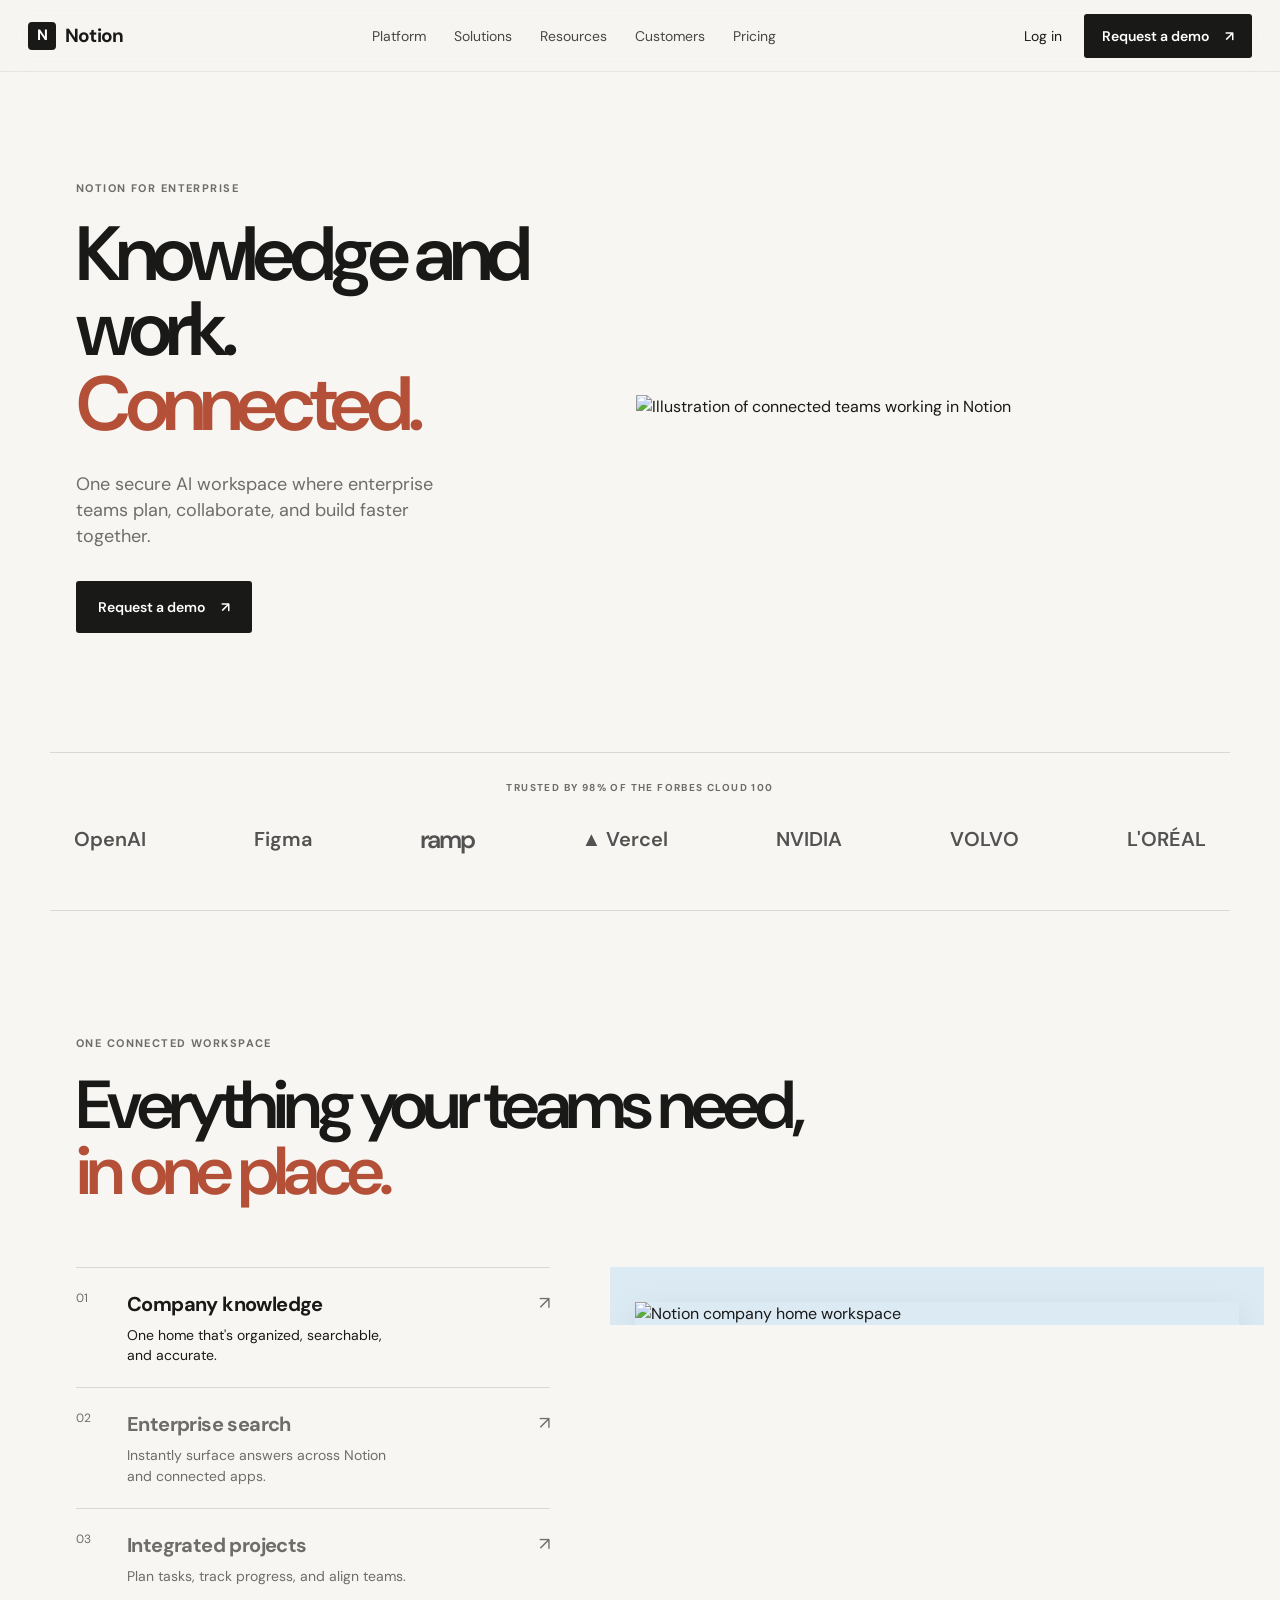
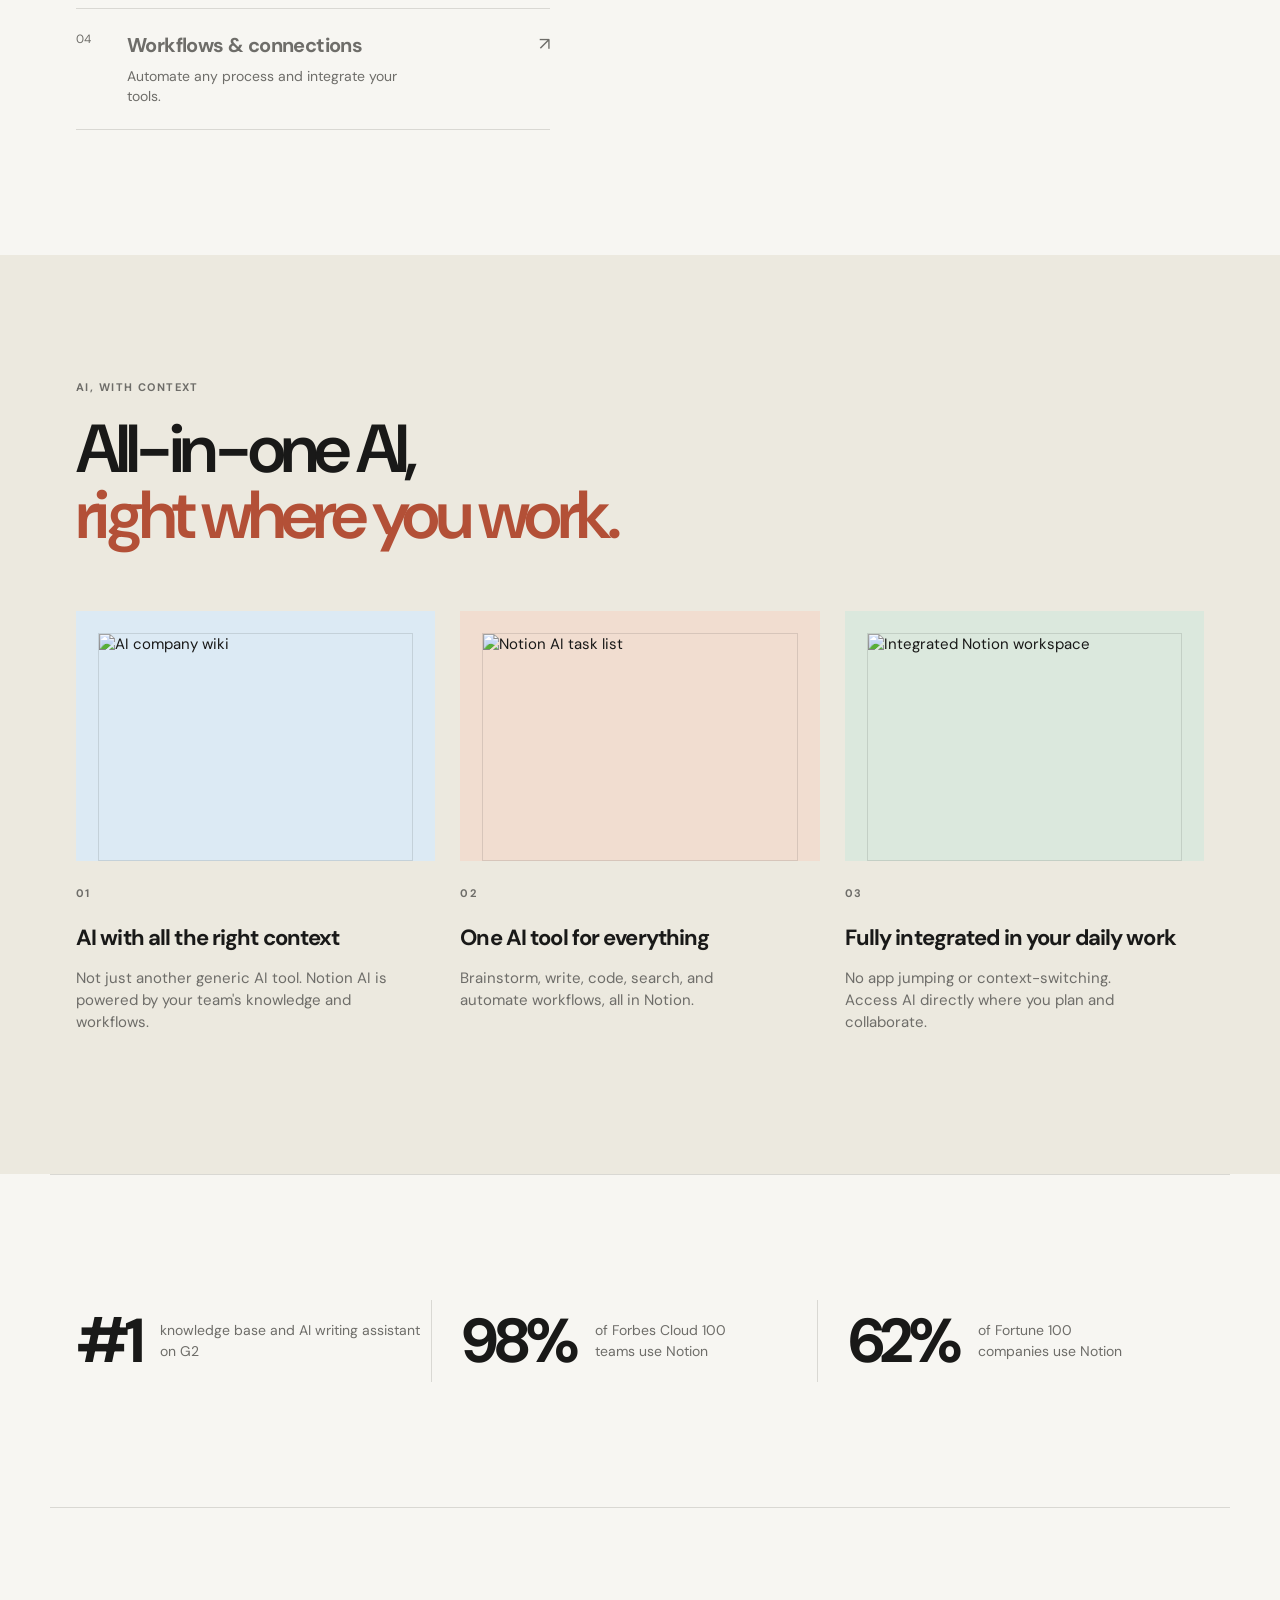
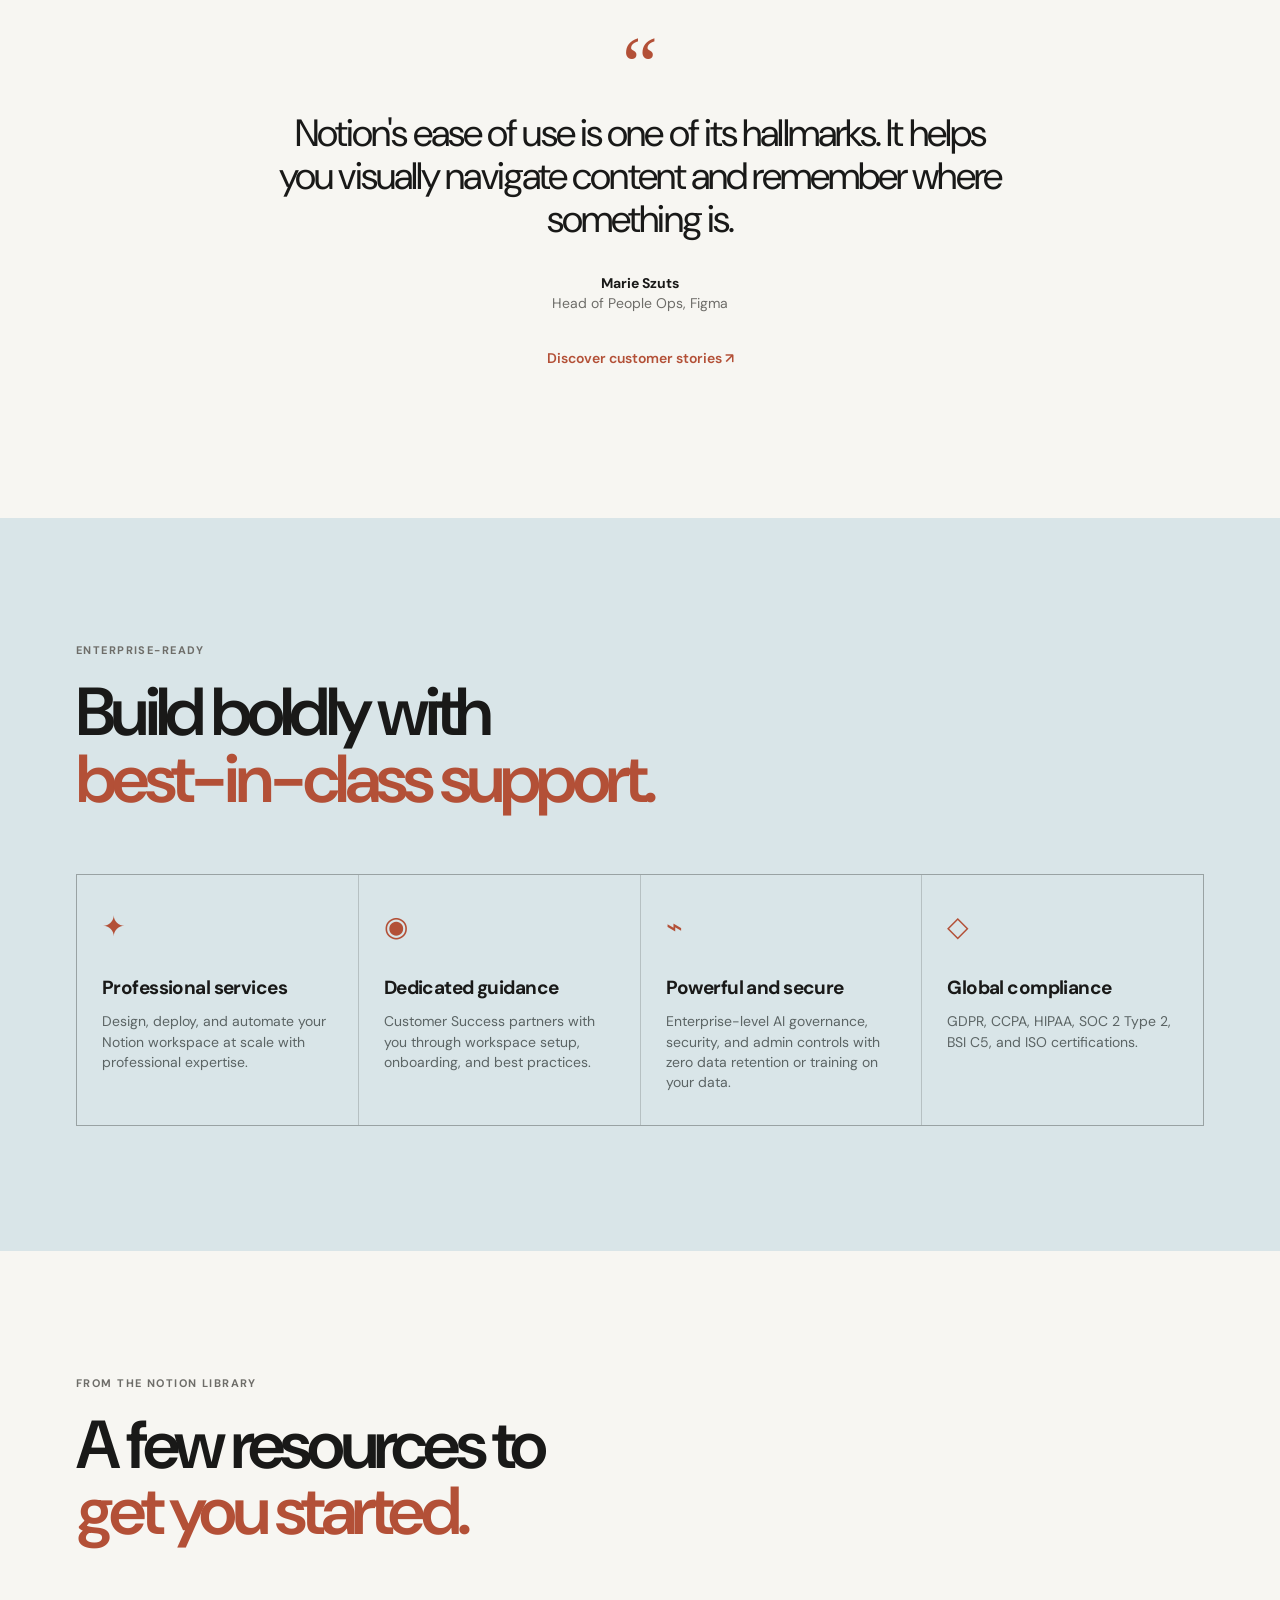
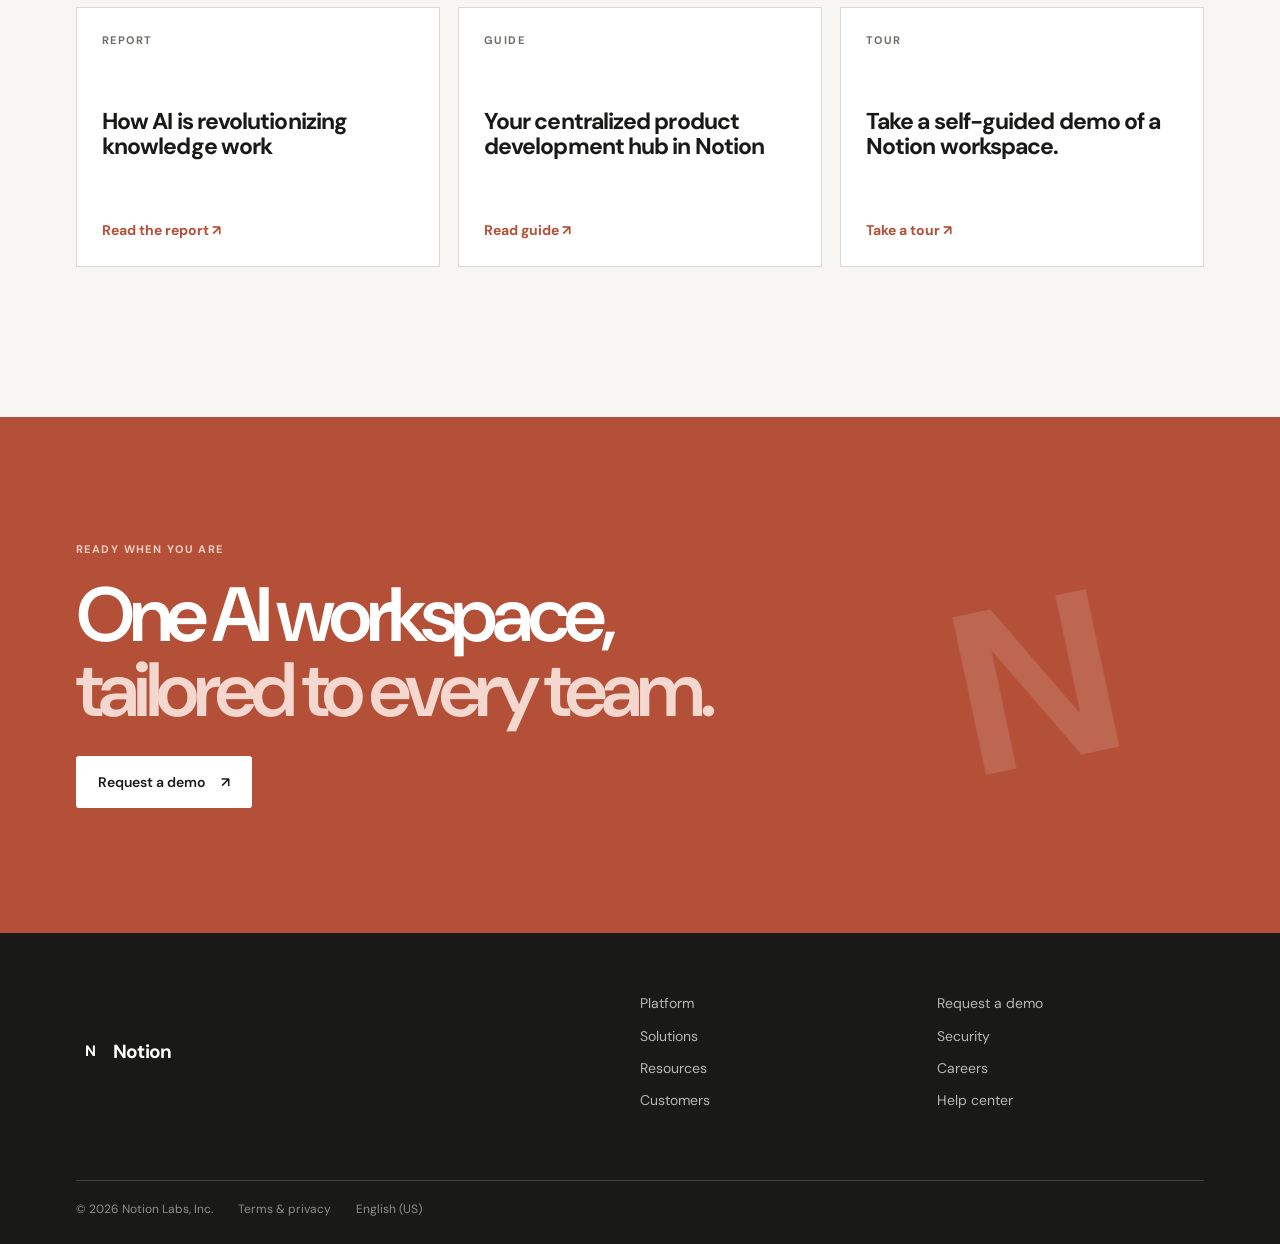
==== commit 4c77fc0e: "Build enterprise page" ====
--- a/index.html
+++ b/index.html
@@ -1,654 +1,30 @@
 <!DOCTYPE html>
-<html lang="en-us" class="no-x-scroll">
-  <head>
-    <meta charset="utf-8" />
-    <meta name="viewport" content="width=device-width, initial-scale=1" />
-    <title>The AI workspace that works for you. | Notion</title>
-    <meta
-      name="description"
-      content="Build Custom Agents, search across all your apps, and automate busywork. The AI workspace where teams get more done, faster."
-    />
-    <meta name="twitter:card" content="summary_large_image" />
-    <meta name="twitter:title" content="The AI workspace that works for you. | Notion" />
-    <meta
-      name="twitter:description"
-      content="Build Custom Agents, search across all your apps, and automate busywork. The AI workspace where teams get more done, faster."
-    />
-    <meta name="twitter:image" content="https://www.notion.com/front-static/meta/teams-and-agents.jpg" />
-    <meta property="og:title" content="The AI workspace that works for you. | Notion" />
-    <meta
-      property="og:description"
-      content="Build Custom Agents, search across all your apps, and automate busywork. The AI workspace where teams get more done, faster."
-    />
-    <meta property="og:image" content="https://www.notion.com/front-static/meta/teams-and-agents.jpg" />
-    <meta property="og:site_name" content="Notion" />
-    <meta property="og:type" content="website" />
-    <link rel="icon" href="https://www.notion.com/front-static/favicon.ico" />
-    <link rel="apple-touch-icon" href="https://www.notion.com/front-static/logo-ios.png" />
-
-    <link rel="preconnect" href="https://www.notion.com" />
-    <link rel="preconnect" href="https://images.ctfassets.net" />
-    <link rel="preconnect" href="https://videos.ctfassets.net" />
-    <link
-      rel="preload"
-      href="https://www.notion.com/front-static/fonts/NotionInter-Regular.woff2"
-      as="font"
-      type="font/woff2"
-      crossorigin="anonymous"
-    />
-    <link
-      rel="preload"
-      href="https://www.notion.com/front-static/fonts/NotionInter-Medium.woff2"
-      as="font"
-      type="font/woff2"
-      crossorigin="anonymous"
-    />
-    <link
-      rel="preload"
-      href="https://www.notion.com/front-static/fonts/NotionInter-Bold.woff2"
-      as="font"
-      type="font/woff2"
-      crossorigin="anonymous"
-    />
-
-    <link rel="stylesheet" href="assets/css/styles.css" />
-  </head>
-  <body>
-    <header class="site-header" id="siteHeader">
-      <nav class="nav" aria-label="Main">
-        <div class="nav-left">
-          <a href="index.html" class="notion-logo" aria-label="Notion – Home">
-            <svg width="33" height="34" viewBox="0 0 33 34" fill="none" xmlns="http://www.w3.org/2000/svg" aria-hidden="true">
-              <path d="M3.8051 3.26755L20.5301 2.04319C22.5839 1.86808 23.1124 1.98538 24.4032 2.91756L29.7421 6.64773C30.623 7.28917 30.9165 7.46381 30.9165 8.16307V28.6217C30.9165 29.9038 30.4468 30.6622 28.804 30.7782L9.38138 31.9442C8.14825 32.0027 7.56135 31.8279 6.91556 31.0114L2.98395 25.9405C2.27947 25.0072 1.98651 24.3088 1.98651 23.4918V5.3068C1.98651 4.25826 2.45649 3.38366 3.8051 3.26755Z" fill="#fff"></path>
-              <path fill-rule="evenodd" clip-rule="evenodd" d="M20.5301 2.04318C22.5838 1.86808 23.1124 1.98541 24.4031 2.91757L29.7421 6.64778C30.623 7.28918 30.9167 7.46383 30.9167 8.16301V28.6217C30.9167 29.9039 30.4468 30.6622 28.804 30.7782L9.38127 31.944C8.14822 32.0025 7.56137 31.8279 6.9156 31.0114L2.98396 25.9405C2.27951 25.0072 1.98647 24.3088 1.98645 23.492V5.30687C1.98645 4.25835 2.45646 3.38365 3.80508 3.26754L20.5301 2.04318ZM28.9214 9.91165C28.9214 9.15462 28.6285 8.74625 27.9818 8.80449L8.91064 9.91165C8.20688 9.97045 7.9722 10.3204 7.9722 11.0779V28.4466C7.97222 29.3801 8.44147 29.7293 9.49759 29.6715L27.7471 28.6217C28.8037 28.5641 28.9214 27.922 28.9214 27.1636V9.91165ZM25.988 12.0096C26.1051 12.5347 25.988 13.0592 25.4588 13.1182L24.5795 13.2926V26.1151C23.816 26.5231 23.1122 26.7563 22.5256 26.7563C21.5863 26.7563 21.351 26.4646 20.6475 25.5908L14.8959 16.6149V25.2992L16.7158 25.7076C16.7158 25.7076 16.7159 26.7563 15.2475 26.7563L11.1994 26.9897C11.0818 26.7563 11.1995 26.1739 11.6101 26.0571L12.6664 25.7662V14.2837L11.1997 14.1668C11.0822 13.6417 11.3751 12.8847 12.1972 12.8259L16.5398 12.5349L22.5256 21.6277V13.5839L20.9993 13.4098C20.8821 12.7679 21.351 12.3018 21.9379 12.244L25.988 12.0096ZM23.816 4.43331C23.2877 4.02552 22.5835 3.55846 21.2343 3.67528L5.15507 4.84121C4.56875 4.89903 4.45158 5.19046 4.68509 5.42409L6.97519 7.23083C7.91323 7.98837 8.26511 7.93069 10.0265 7.81388L26.632 6.82259C26.9842 6.82259 26.6915 6.47348 26.5739 6.41536L23.816 4.43331Z" fill="#000"></path>
-            </svg>
-          </a>
-        </div>
-
-        <div class="nav-center">
-          <div class="nav-dropdown" data-dropdown>
-            <button class="nav-dropdown-btn" type="button" aria-expanded="false">
-              Product
-              <svg class="chevron" viewBox="0 0 30 30" aria-hidden="true">
-                <polygon points="15,17.4 4.8,7 2,9.8 15,23 28,9.8 25.2,7" fill="currentColor"></polygon>
-              </svg>
-            </button>
-            <div class="dropdown-panel">
-              <a href="#">Capture</a>
-              <a href="#">Find</a>
-              <a href="#">Automate</a>
-              <a href="#">Agents</a>
-            </div>
-          </div>
-
-          <div class="nav-dropdown" data-dropdown>
-            <button class="nav-dropdown-btn" type="button" aria-expanded="false">
-              Resources
-              <svg class="chevron" viewBox="0 0 30 30" aria-hidden="true">
-                <polygon points="15,17.4 4.8,7 2,9.8 15,23 28,9.8 25.2,7" fill="currentColor"></polygon>
-              </svg>
-            </button>
-            <div class="dropdown-panel">
-              <a href="#">Customer stories</a>
-              <a href="#">Help Center</a>
-              <a href="#">Community</a>
-              <a href="#">Academy</a>
-            </div>
-          </div>
-
-          <a class="nav-link" href="pricing.html">Pricing</a>
-          <a class="nav-link" href="#">Developer</a>
-          <a class="nav-link" href="#">Startup</a>
-          <a class="nav-link" href="#">Request a demo</a>
-        </div>
-
-        <div class="nav-right">
-          <a class="btn btn-ghost nav-login" href="#">Log in</a>
-          <a class="btn btn-primary nav-cta" href="#">Get Notion free</a>
-          <button class="menu-toggle" id="menuToggle" type="button" aria-label="Toggle main menu" aria-expanded="false">
-            <svg viewBox="0 0 30 30" width="22" height="22" aria-hidden="true">
-              <path d="M2,4v2h26V4H2z M2,16h26v-2H2V16z M2,26h26v-2H2V26z" fill="currentColor"></path>
-            </svg>
-          </button>
-        </div>
-      </nav>
-
-    </header>
-
-    <div class="mobile-nav" id="mobileNav" hidden>
-      <a href="#">Product</a>
-      <a href="#">Resources</a>
-      <a href="pricing.html">Pricing</a>
-      <a href="#">Developer</a>
-      <a href="#">Startup</a>
-      <a href="#">Request a demo</a>
-      <a href="#">Log in</a>
-      <a href="#">Get Notion free</a>
-    </div>
-
-    <main>
-      <div class="hero-stack">
-      <section class="hero">
-        <div class="hero-pile" aria-hidden="true">
-          <img src="https://www.notion.com/front-static/pages/home/teams-agents-hero/pile_1.webp" alt="" width="225" height="225" />
-          <img src="https://www.notion.com/front-static/pages/home/teams-agents-hero/pile_2.webp" alt="" width="225" height="225" />
-          <img src="https://www.notion.com/front-static/pages/home/teams-agents-hero/pile_3.webp" alt="" width="225" height="225" />
-          <img src="https://www.notion.com/front-static/pages/home/teams-agents-hero/pile_4.webp" alt="" width="225" height="225" />
-          <img src="https://www.notion.com/front-static/pages/home/teams-agents-hero/pile_5.webp" alt="" width="225" height="225" />
-          <img src="https://www.notion.com/front-static/pages/home/teams-agents-hero/pile_6.webp" alt="" width="225" height="225" />
-          <img src="https://www.notion.com/front-static/pages/home/teams-agents-hero/pile_7.webp" alt="" width="225" height="225" />
-        </div>
-
-        <div class="container hero-copy">
-          <h1 class="hero-title">
-            <span class="hero-title-top">Where teams and</span>
-            <span class="hero-title-bottom">
-              <span class="hero-title-pill-group">
-                agents
-                <span
-                  class="think-pill"
-                  aria-live="polite"
-                  style="--color-background: #ffe8c8; --color-dot: #ffb110; --pill-bg: #ffe8c8; --pill-dot: #ffb110"
-                >
-                  <span class="think-dot" aria-hidden="true"></span>
-                  <span class="think-word" id="thinkWord">Build</span>
-                </span>
-                together.
-              </span>
-            </span>
-          </h1>
-          <p class="hero-sub">
-            Capture context, find answers, and automate tasks with AI built for your team.
-          </p>
-          <div class="hero-ctas">
-            <a class="btn btn-primary btn-lg" href="#">Get Notion free</a>
-            <a class="btn btn-secondary btn-lg" href="#">Request a demo</a>
-          </div>
-        </div>
-
-        <div class="hero-visual-wrap">
-          <div class="accent accent-agent" aria-hidden="true">
-            <img
-              src="https://www.notion.com/front-static/accent-illustrations/agentTop.png?v=2"
-              width="480"
-              height="510"
-              alt=""
-            />
-          </div>
-          <div class="accent accent-person" aria-hidden="true">
-            <img
-              src="https://www.notion.com/front-static/accent-illustrations/personPeekLeft2.png?v=1"
-              width="480"
-              height="510"
-              alt=""
-            />
-          </div>
-
-          <div class="hero-media" aria-label="Notion product preview">
-            <video
-              id="heroVideo"
-              class="hero-video"
-              width="2560"
-              height="1600"
-              autoplay
-              muted
-              loop
-              playsinline
-              preload="metadata"
-              poster="https://images.ctfassets.net/spoqsaf9291f/3kVtQWll6jUqQepQ0kaYlz/382b34f23ecb349129239f0b649aba8c/web-homepage-hero-1920x1200_final.jpg"
-              style="--video-aspect-ratio: 2560 / 1600"
-            >
-              <source src="assets/videos/web-homepage-hero-1920x1200_final.mp4" type="video/mp4" />
-              <source
-                src="https://videos.ctfassets.net/spoqsaf9291f/1EL7UZIXfcqngxsNSbL8tR/291f61f56f29dd8e788deaec8561d882/web-homepage-hero-1920x1200_final.mp4"
-                type="video/mp4"
-              />
-            </video>
-            <button type="button" class="hero-play-pause" id="heroPlayPause" aria-label="Pause">
-              <span class="hero-play-pause-icon" aria-hidden="true">
-                <svg class="frontPauseButton" viewBox="0 0 16 16" style="width:100%;height:100%;display:block;fill:inherit;flex-shrink:0">
-                  <rect x="1" y="0" width="5" height="16" rx="1"></rect>
-                  <rect x="9" y="0" width="5" height="16" rx="1"></rect>
-                </svg>
-              </span>
-              <span class="hero-play-pause-label visually-hidden">Pause</span>
-            </button>
-          </div>
-        </div>
-      </section>
-
-      <section class="trust" aria-label="Trusted companies">
-        <p class="trust-label">Trusted by 96% of the Forbes Cloud 100</p>
-        <div class="logo-wall" aria-hidden="false">
-          <div class="logo-row">
-            <img class="brand-logo" src="https://images.ctfassets.net/spoqsaf9291f/6gu2Rybt4VdhS2GEEA99PO/ac0fedd553b2f541fde79cdda05271cc/OpenAI.svg" alt="OpenAI" height="24" />
-            <img class="brand-logo" src="https://images.ctfassets.net/spoqsaf9291f/6T4QxYfpIzIbZgWUSa5Rb1/8c6cb40bbf2304f8486222d777314b83/Figma_Wordmark__Black_.svg" alt="Figma" height="24" />
-            <img class="brand-logo" src="https://images.ctfassets.net/spoqsaf9291f/4KBpzIRuWO9Bkoho07RwHW/7e608b80b697431b92ffb144e545cf3c/Ramp.svg" alt="Ramp" height="24" />
-            <img class="brand-logo" src="https://images.ctfassets.net/spoqsaf9291f/5zvQQUAMUwmWaGbC9qhXpK/633c8d40bbbb2b42faec7ea3339788ff/cursor-logo-mono.svg" alt="Cursor" height="24" />
-            <img class="brand-logo" src="https://images.ctfassets.net/spoqsaf9291f/6NEhbP27yAbhvWdLKPHTFV/6978b1603c567d69f5fe7b4895b1d30f/Vercel.svg" alt="Vercel" height="24" />
-            <img class="brand-logo" src="https://images.ctfassets.net/spoqsaf9291f/27zUO0UMDpEBMwPKUUilFH/daba398de4e970fcda7a138ff09d480a/Nvidia.svg" alt="Nvidia" height="24" />
-            <img class="brand-logo" src="https://images.ctfassets.net/spoqsaf9291f/1TZBxOqNgDNBTJUEkD9Rn2/95219318a8bc7198d69e3fe0190ea94c/Volvo_Spread_Word_Mark_2025_bl.svg" alt="Volvo" height="24" />
-            <img class="brand-logo" src="https://images.ctfassets.net/spoqsaf9291f/nyxHXSMqMnFKE3RD3tteN/fa4e6ab45c999ace2a528a45c5bfb812/Loreal-k.svg" alt="L'Oreal" height="24" />
-            <img class="brand-logo" src="https://images.ctfassets.net/spoqsaf9291f/7hER3ka9QgDiTjLh5Fh3ZZ/acda79bc2449edf5d964a3fc89e19623/Discord-Logo-Black.svg" alt="Discord" height="24" />
-          </div>
-          <div class="logo-row">
-            <img class="brand-logo" src="https://images.ctfassets.net/spoqsaf9291f/5noP5n1Gp9wULYfUEzujKv/49d56f55c09d72488606d57671e7d8c4/full-logo--black.svg" alt="Lovable" height="24" />
-            <img class="brand-logo" src="https://images.ctfassets.net/spoqsaf9291f/kelAN094ZCNSM1hzESs2C/71fdfc39756f757c95f984aa78fc1e82/1Password.svg" alt="1Password" height="24" />
-            <img class="brand-logo" src="https://images.ctfassets.net/spoqsaf9291f/5GBjp1Q9QJDo8IJv0NqtNf/ba91a62e9525bccae6bffdb98bc3141b/Affirm.svg" alt="Affirm" height="24" />
-            <img class="brand-logo" src="https://images.ctfassets.net/spoqsaf9291f/3MimvlyRuaPCxQmBHpWRsr/b6808c6dca15c255e96ce2f85e2a6bc7/RiotGames.svg" alt="Riot Games" height="24" />
-            <img class="brand-logo" src="https://images.ctfassets.net/spoqsaf9291f/4ljglPuQFOp4jC8kIacMa1/73c44685b85c73a717baac0329633d59/clay-mono-black.svg" alt="Clay" height="24" />
-            <img class="brand-logo" src="https://images.ctfassets.net/spoqsaf9291f/14SNuPmXDPWdGE0I8TMeNL/6070db21d1b9f0e95c91e9ceb8b225e1/Remote-black.svg" alt="Remote.com" height="24" />
-            <img class="brand-logo" src="https://images.ctfassets.net/spoqsaf9291f/2lvHXS3UJ5sJscJTW8GTpc/c22ac415979069ab3be881b2749e0d77/Faire_logo_-_black.svg" alt="Faire" height="24" />
-            <img class="brand-logo" src="https://images.ctfassets.net/spoqsaf9291f/75O9653Z83boVzSMBMSY2D/4b36e928296e00612213aff4bdd369f2/toyota-black.svg" alt="Toyota" height="24" />
-          </div>
-        </div>
-        <div class="logo-marquee" aria-hidden="true">
-          <div class="logo-track" id="logoTrack">
-            <img class="brand-logo" src="https://images.ctfassets.net/spoqsaf9291f/6gu2Rybt4VdhS2GEEA99PO/ac0fedd553b2f541fde79cdda05271cc/OpenAI.svg" alt="" height="24" />
-            <img class="brand-logo" src="https://images.ctfassets.net/spoqsaf9291f/6T4QxYfpIzIbZgWUSa5Rb1/8c6cb40bbf2304f8486222d777314b83/Figma_Wordmark__Black_.svg" alt="" height="24" />
-            <img class="brand-logo" src="https://images.ctfassets.net/spoqsaf9291f/4KBpzIRuWO9Bkoho07RwHW/7e608b80b697431b92ffb144e545cf3c/Ramp.svg" alt="" height="24" />
-            <img class="brand-logo" src="https://images.ctfassets.net/spoqsaf9291f/5zvQQUAMUwmWaGbC9qhXpK/633c8d40bbbb2b42faec7ea3339788ff/cursor-logo-mono.svg" alt="" height="24" />
-            <img class="brand-logo" src="https://images.ctfassets.net/spoqsaf9291f/6NEhbP27yAbhvWdLKPHTFV/6978b1603c567d69f5fe7b4895b1d30f/Vercel.svg" alt="" height="24" />
-            <img class="brand-logo" src="https://images.ctfassets.net/spoqsaf9291f/27zUO0UMDpEBMwPKUUilFH/daba398de4e970fcda7a138ff09d480a/Nvidia.svg" alt="" height="24" />
-            <img class="brand-logo" src="https://images.ctfassets.net/spoqsaf9291f/1TZBxOqNgDNBTJUEkD9Rn2/95219318a8bc7198d69e3fe0190ea94c/Volvo_Spread_Word_Mark_2025_bl.svg" alt="" height="24" />
-            <img class="brand-logo" src="https://images.ctfassets.net/spoqsaf9291f/nyxHXSMqMnFKE3RD3tteN/fa4e6ab45c999ace2a528a45c5bfb812/Loreal-k.svg" alt="" height="24" />
-            <img class="brand-logo" src="https://images.ctfassets.net/spoqsaf9291f/7hER3ka9QgDiTjLh5Fh3ZZ/acda79bc2449edf5d964a3fc89e19623/Discord-Logo-Black.svg" alt="" height="24" />
-            <img class="brand-logo" src="https://images.ctfassets.net/spoqsaf9291f/5noP5n1Gp9wULYfUEzujKv/49d56f55c09d72488606d57671e7d8c4/full-logo--black.svg" alt="" height="24" />
-            <img class="brand-logo" src="https://images.ctfassets.net/spoqsaf9291f/kelAN094ZCNSM1hzESs2C/71fdfc39756f757c95f984aa78fc1e82/1Password.svg" alt="" height="24" />
-            <img class="brand-logo" src="https://images.ctfassets.net/spoqsaf9291f/5GBjp1Q9QJDo8IJv0NqtNf/ba91a62e9525bccae6bffdb98bc3141b/Affirm.svg" alt="" height="24" />
-            <img class="brand-logo" src="https://images.ctfassets.net/spoqsaf9291f/3MimvlyRuaPCxQmBHpWRsr/b6808c6dca15c255e96ce2f85e2a6bc7/RiotGames.svg" alt="" height="24" />
-            <img class="brand-logo" src="https://images.ctfassets.net/spoqsaf9291f/4ljglPuQFOp4jC8kIacMa1/73c44685b85c73a717baac0329633d59/clay-mono-black.svg" alt="" height="24" />
-            <img class="brand-logo" src="https://images.ctfassets.net/spoqsaf9291f/14SNuPmXDPWdGE0I8TMeNL/6070db21d1b9f0e95c91e9ceb8b225e1/Remote-black.svg" alt="" height="24" />
-            <img class="brand-logo" src="https://images.ctfassets.net/spoqsaf9291f/2lvHXS3UJ5sJscJTW8GTpc/c22ac415979069ab3be881b2749e0d77/Faire_logo_-_black.svg" alt="" height="24" />
-            <img class="brand-logo" src="https://images.ctfassets.net/spoqsaf9291f/75O9653Z83boVzSMBMSY2D/4b36e928296e00612213aff4bdd369f2/toyota-black.svg" alt="" height="24" />
-          </div>
-        </div>
-      </section>
-      </div>
-
-      <section class="features" id="features">
-        <div class="container-wide">
-          <h2 class="section-title">AI where your team works.</h2>
-          <div class="feature-grid">
-            <article class="feature-card bento bento--pair">
-              <a class="bento-anchor" href="#" aria-label="Capture knowledge">&nbsp;</a>
-              <header class="bento-header bento-header--pair">
-                <p class="eyebrow">Capture knowledge</p>
-                <div class="bento-title-row">
-                  <h3>Bring everything into one system of record.</h3>
-                  <span class="arrow-btn" aria-hidden="true">→</span>
-                </div>
-              </header>
-              <div class="bento-media bento-media-layered">
-                <picture class="bento-layer bento-layer-base">
-                  <source
-                    media="(max-width: 768px)"
-                    srcset="https://images.ctfassets.net/spoqsaf9291f/37B39r8J6IrO7wtJ1CrpXh/0bf4bcb1e873d5269bf306dff83c78dd/capture_mobile.jpg"
-                  />
-                  <img
-                    src="https://images.ctfassets.net/spoqsaf9291f/5s8E0EU3tXEvGrFrRwgxhb/c44fce43494ccd6f098746c64b679aab/capture_desktop.jpg"
-                    alt=""
-                    loading="lazy"
-                  />
-                </picture>
-                <img
-                  class="bento-layer bento-layer-pin"
-                  src="https://images.ctfassets.net/spoqsaf9291f/5bqhI7eaPc7AeAtuuTvtuh/915d56f683fcd7edbd9f1e0434136b0d/pin_capture.png"
-                  alt=""
-                  loading="lazy"
-                />
-                <img
-                  class="bento-layer bento-layer-aimn"
-                  src="https://images.ctfassets.net/spoqsaf9291f/3wptjGyp47YX2bFx2LikSS/06eae544cf0d12dcd58a41e157031c9a/Mini_AIMN.png"
-                  alt=""
-                  loading="lazy"
-                />
-              </div>
-            </article>
-
-            <article class="feature-card bento bento--pair">
-              <a class="bento-anchor" href="#" aria-label="Find answers">&nbsp;</a>
-              <header class="bento-header bento-header--pair">
-                <p class="eyebrow">Find answers</p>
-                <div class="bento-title-row">
-                  <h3>Get answers, instantly—with citations.</h3>
-                  <span class="arrow-btn" aria-hidden="true">→</span>
-                </div>
-              </header>
-              <div class="bento-media bento-media-layered bento-media-find">
-                <picture class="bento-layer bento-layer-base">
-                  <source
-                    media="(max-width: 768px)"
-                    srcset="https://images.ctfassets.net/spoqsaf9291f/3tqrLCOFenEuNxyEi4qDGG/43e86f7698290dae928aad37f0a3c7c3/find_mobile.png"
-                  />
-                  <img
-                    src="https://images.ctfassets.net/spoqsaf9291f/1FOyxGfzHA9kKA1BVPQa4m/721dc34d66976c6dbaa4b16b260b9a97/find_desktop.png"
-                    alt=""
-                    loading="lazy"
-                  />
-                </picture>
-                <img
-                  class="bento-layer bento-layer-south bento-layer-find-south"
-                  src="https://images.ctfassets.net/spoqsaf9291f/3PH2HDqwPQKa0Xtq1EzIHs/df192356392843cf5999e8691221fae1/image.png"
-                  alt=""
-                  loading="lazy"
-                />
-                <img
-                  class="bento-layer bento-layer-south bento-layer-find-input"
-                  src="https://images.ctfassets.net/spoqsaf9291f/4mw82WFsPwlqM8p3SFChGp/0f24425d9c398b7231eb089e4677e069/chat_input.png"
-                  alt=""
-                  loading="lazy"
-                />
-              </div>
-            </article>
-
-            <article class="feature-card wide bento bento--stacked">
-              <div class="bento-inner">
-                <a class="bento-anchor" aria-label="Automate busywork" href="#">&nbsp;</a>
-                <header class="bento-header bento-header--side">
-                  <p class="eyebrow">Automate busywork</p>
-                  <h3>Keep work moving 24/7 with agents.</h3>
-                  <span class="arrow-btn" aria-hidden="true">→</span>
-                </header>
-                <div class="bento-media bento-media-stacked">
-                  <picture class="align-center">
-                    <source
-                      media="(max-width: 839px)"
-                      srcset="https://images.ctfassets.net/spoqsaf9291f/1jqcG8A8fT67XZAhwR1oVH/d07e98b94af5fc4f6ec4a9b7648f02a0/image.png"
-                    />
-                    <img
-                      src="https://images.ctfassets.net/spoqsaf9291f/4U19kO5gM7RYsJa4Xr2oGF/806a8c048e2a03bf4886d3085a03986d/image.png"
-                      alt=""
-                      width="1980"
-                      height="1980"
-                      loading="lazy"
-                    />
-                  </picture>
-                  <picture class="align-right">
-                    <source
-                      media="(max-width: 839px)"
-                      srcset="https://images.ctfassets.net/spoqsaf9291f/74S6scH4Wyb7HIj8vAQwcT/37fb4a6eaa694d43a684592c48f252da/automate_front_mobile.jpg"
-                    />
-                    <img
-                      src="https://images.ctfassets.net/spoqsaf9291f/5CESaDHalT60BVMktTrFD9/986587f634695de956580c1654b4f777/automate_front_desktop.jpg"
-                      alt=""
-                      width="1980"
-                      height="1980"
-                      loading="lazy"
-                    />
-                  </picture>
-                </div>
-              </div>
-            </article>
-          </div>
-        </div>
-      </section>
-
-      <section class="usecases" id="usecases">
-        <div class="container-wide">
-          <h3 class="usecases-label">See what Notion can do</h3>
-          <div class="usecase-grid">
-            <div class="usecase-card">
-              <a class="usecase-card-anchor" aria-label="Triage product feedback" href="#">&nbsp;</a>
-              <div class="usecase-icon usecase-icon--blue" aria-hidden="true">
-                <span class="usecase-graphic">
-                  <img src="assets/images/agents/mailbox.png" alt="" width="48" height="48" />
-                </span>
-              </div>
-              <h3 class="usecase-card-title">Triage product feedback<span class="usecase-card-arrow">→</span></h3>
-            </div>
-            <div class="usecase-card">
-              <a class="usecase-card-anchor" aria-label="Resolve support tickets in Slack" href="#">&nbsp;</a>
-              <div class="usecase-icon usecase-icon--yellow" aria-hidden="true">
-                <span class="usecase-graphic">
-                  <img src="assets/images/agents/rock.png" alt="" width="48" height="48" />
-                </span>
-              </div>
-              <h3 class="usecase-card-title">Resolve support tickets in Slack<span class="usecase-card-arrow">→</span></h3>
-            </div>
-            <div class="usecase-card">
-              <a class="usecase-card-anchor" aria-label="Respond to security alerts faster" href="#">&nbsp;</a>
-              <div class="usecase-icon usecase-icon--red" aria-hidden="true">
-                <span class="usecase-graphic">
-                  <img src="assets/images/agents/sign.png" alt="" width="48" height="48" />
-                </span>
-              </div>
-              <h3 class="usecase-card-title">Respond to security alerts faster<span class="usecase-card-arrow">→</span></h3>
-            </div>
-            <div class="usecase-card">
-              <a class="usecase-card-anchor" aria-label="Automate weekly reporting" href="#">&nbsp;</a>
-              <div class="usecase-icon usecase-icon--green" aria-hidden="true">
-                <span class="usecase-graphic">
-                  <img src="assets/images/agents/apple.png" alt="" width="48" height="48" />
-                </span>
-              </div>
-              <h3 class="usecase-card-title">Automate weekly reporting<span class="usecase-card-arrow">→</span></h3>
-            </div>
-            <div class="usecase-card">
-              <a class="usecase-card-anchor" aria-label="Create your own developer tools" href="#">&nbsp;</a>
-              <div class="usecase-icon usecase-icon--dev" aria-hidden="true">
-                <span class="usecase-graphic">
-                  <img src="assets/images/agents/light_bulb.png" alt="" width="48" height="48" />
-                </span>
-                <img class="usecase-worker" src="assets/images/agents/worker.png" alt="" width="24" height="24" />
-              </div>
-              <h3 class="usecase-card-title">Create your own developer tools<span class="usecase-card-arrow">→</span></h3>
-            </div>
-          </div>
-        </div>
-      </section>
-
-      <section class="stories" id="stories">
-        <div class="container-wide">
-          <h2 class="section-title">Trusted by teams that ship.</h2>
-          <div class="story-grid">
-            <a class="story-card cursor" href="#" aria-label="Read the Cursor customer story">
-              <img
-                class="story-portrait"
-                src="https://images.ctfassets.net/spoqsaf9291f/3M9ceMRlhgl2rIRgqs6nSq/8a641169512d0053ac357d97ba527758/cursor.png"
-                alt="Michael Truell, Co-founder and CEO of Cursor"
-                width="1200"
-                height="1500"
-                loading="lazy"
-              />
-              <img
-                class="story-logo"
-                src="https://images.ctfassets.net/spoqsaf9291f/OJRQbA3XzRNfCfMh3UWf4/76408a06d9d9a1ed52fcd109b264de80/Company_Cursor__Colorway_White.svg"
-                alt="Cursor"
-                height="24"
-              />
-              <div class="story-copy">
-                <p class="story-quote">
-                  “Using the most AI-native tools like Notion is an important competitive advantage for us to stay small while doing a lot.”
-                </p>
-                <p class="story-meta">Michael Truell, Co-founder &amp; CEO</p>
-              </div>
-            </a>
-            <a class="story-card faire" href="#" aria-label="Read the Faire customer story">
-              <img
-                class="story-portrait"
-                src="https://images.ctfassets.net/spoqsaf9291f/3pCHbRV7f5UjIssdK3CDpy/7b48cf81bad50d66e31caa5a3b80d5b5/faire.png"
-                alt="Renee Solorzano, Sr. Director of Product Design at Faire"
-                width="1200"
-                height="1500"
-                loading="lazy"
-              />
-              <img
-                class="story-logo"
-                src="https://images.ctfassets.net/spoqsaf9291f/6HI6Z7JAuvLnNK8mDWdnF8/fd2d3b36fc27b8bbad2042136c7991f2/Company_faire__Colorway_White.svg"
-                alt="Faire"
-                height="24"
-              />
-              <div class="story-copy">
-                <p class="story-quote">
-                  “Notion’s thoughtful design speeds up collaboration and decisions so we can deliver impact to our customers faster.”
-                </p>
-                <p class="story-meta">Renee Solorzano, Sr. Director of Product Design</p>
-              </div>
-            </a>
-            <a class="story-card ramp" href="#" aria-label="Read the Ramp customer story">
-              <img
-                class="story-portrait"
-                src="https://images.ctfassets.net/spoqsaf9291f/69ZGgVfnKktXcsoatPFe10/bb284c982b9a95f943eef6bbda821104/ramp.png"
-                alt="Ben Levick, Head of Operations &amp; Internal AI at Ramp"
-                width="1200"
-                height="1500"
-                loading="lazy"
-              />
-              <img
-                class="story-logo"
-                src="https://images.ctfassets.net/spoqsaf9291f/6zW25mUZj4PMuydbiGSEIi/9b8c5eb1d8e0db2abf4c531433a39a6e/Ramp_Business_Corporation_Logo_1.svg"
-                alt="Ramp"
-                height="24"
-              />
-              <div class="story-copy">
-                <p class="story-quote">
-                  “Notion Custom Agents help our team go beyond doing work with AI to building AI tools that do the work for them.”
-                </p>
-                <p class="story-meta">Ben Levick, Head of Operations &amp; Internal AI</p>
-              </div>
-            </a>
-          </div>
-        </div>
-      </section>
-
-      <section class="stats" aria-label="Company stats">
-        <div class="stats-row">
-          <div class="stats-placeholder" aria-hidden="true">
-            <div class="stat-item">
-              <svg class="stat-icon" width="24" height="24" viewBox="0 0 20 20" fill="currentColor" aria-hidden="true"><path d="M15.625 5H15V2.5H5V5h-.625C2.447 5 1.25 6.197 1.25 8.125s1.197 3.125 3.125 3.125h1.153c.65 1.34 1.881 2.2 3.535 2.431v.694c0 .772-.479 1.25-1.25 1.25h-.625V17.5h5.625v-1.875h-.626c-.771 0-1.25-.478-1.25-1.25v-.694c1.657-.231 2.885-1.09 3.535-2.431h1.153c1.928 0 3.125-1.197 3.125-3.125S17.553 5 15.625 5M4.375 9.375c-.888 0-1.25-.363-1.25-1.25 0-.888.362-1.25 1.25-1.25H5V8.75q.002.322.031.625zm11.25 0h-.656q.03-.303.031-.625V6.875h.625c.887 0 1.25.362 1.25 1.25 0 .887-.363 1.25-1.25 1.25"/></svg>
-              <span>G2's #1 knowledge base for 3 consecutive years</span>
-            </div>
-          </div>
-          <div class="stats-viewport">
-            <div class="stats-track" id="statsTrack">
-              <div class="stats-set">
-                <div class="stat-item">
-                  <svg class="stat-icon" width="24" height="24" viewBox="0 0 20 20" fill="currentColor" aria-hidden="true"><path d="M15.625 5H15V2.5H5V5h-.625C2.447 5 1.25 6.197 1.25 8.125s1.197 3.125 3.125 3.125h1.153c.65 1.34 1.881 2.2 3.535 2.431v.694c0 .772-.479 1.25-1.25 1.25h-.625V17.5h5.625v-1.875h-.626c-.771 0-1.25-.478-1.25-1.25v-.694c1.657-.231 2.885-1.09 3.535-2.431h1.153c1.928 0 3.125-1.197 3.125-3.125S17.553 5 15.625 5M4.375 9.375c-.888 0-1.25-.363-1.25-1.25 0-.888.362-1.25 1.25-1.25H5V8.75q.002.322.031.625zm11.25 0h-.656q.03-.303.031-.625V6.875h.625c.887 0 1.25.362 1.25 1.25 0 .887-.363 1.25-1.25 1.25"/></svg>
-                  <span>G2's #1 knowledge base for 3 consecutive years</span>
-                </div>
-                <div class="stat-item">
-                  <svg class="stat-icon" width="24" height="24" viewBox="0 0 20 20" fill="currentColor" aria-hidden="true"><path d="M10 2.5c-4.14 0-7.5 3.36-7.5 7.5s3.36 7.5 7.5 7.5 7.5-3.36 7.5-7.5-3.36-7.5-7.5-7.5m4.675 4.375h-1.556a9.6 9.6 0 0 0-.597-1.897 5.6 5.6 0 0 1 2.15 1.897zm-3.394 0H8.716c.593-2.769 1.972-2.769 2.565 0M4.52 11.25A5.7 5.7 0 0 1 4.375 10c0-.431.053-.847.144-1.25h2.093c-.03.412-.05.831-.05 1.25q0 .63.05 1.25zm.803 1.875h1.556c.147.69.347 1.334.597 1.897a5.6 5.6 0 0 1-2.15-1.897zm1.556-6.25H5.322a5.7 5.7 0 0 1 2.15-1.897 10 10 0 0 0-.597 1.897zm1.838 6.25h2.565c-.594 2.769-1.972 2.769-2.565 0m2.809-1.875h-3.05A20 20 0 0 1 8.438 10q0-.67.037-1.25h3.05q.037.58.037 1.25t-.037 1.25m1 3.772c.25-.563.447-1.206.597-1.897h1.556a5.7 5.7 0 0 1-2.15 1.897zm.862-3.772q.049-.62.05-1.25t-.05-1.25h2.094c.09.403.144.819.144 1.25s-.053.847-.144 1.25z"/></svg>
-                  <span>100M users in over 50 countries</span>
-                </div>
-                <div class="stat-item">
-                  <svg class="stat-icon" width="24" height="24" viewBox="0 0 20 20" fill="currentColor" aria-hidden="true"><path d="M15 11.25V15h-1.25l-1.875-1.875V15h-3.75v-1.875L6.25 15H5v-3.75l3.125-3.125v-3.75c0-2.119.719-3.125 1.875-3.125s1.875 1.006 1.875 3.125v3.75zm-5 4.688c-.69 0-1.25.559-1.25 1.25 0 .69.331 1.056 1.25 2.187.919-1.131 1.25-1.497 1.25-2.187 0-.691-.56-1.25-1.25-1.25"/></svg>
-                  <span>Over 50% of YC companies</span>
-                </div>
-                <div class="stat-item">
-                  <svg class="stat-icon" width="24" height="24" viewBox="0 0 20 20" fill="currentColor" aria-hidden="true"><path d="M17.5 7.5c0 4.36-4.578 7.972-7.5 10-2.922-2.028-7.5-5.64-7.5-10 0-2.669 1.819-4.375 4.063-4.375 1.537 0 2.859.928 3.437 2.253a3.75 3.75 0 0 1 3.438-2.253c2.243 0 4.062 1.706 4.062 4.375"/></svg>
-                  <span>1.4M+ community members</span>
-                </div>
-                <div class="stat-item">
-                  <svg class="stat-icon" width="24" height="24" viewBox="0 0 20 20" fill="currentColor" aria-hidden="true"><path d="M10 2.5c-4.14 0-7.5 3.36-7.5 7.5s3.36 7.5 7.5 7.5 7.5-3.36 7.5-7.5-3.36-7.5-7.5-7.5m4.675 4.375h-1.556a9.6 9.6 0 0 0-.597-1.897 5.6 5.6 0 0 1 2.15 1.897zm-3.394 0H8.716c.593-2.769 1.972-2.769 2.565 0M4.52 11.25A5.7 5.7 0 0 1 4.375 10c0-.431.053-.847.144-1.25h2.093c-.03.412-.05.831-.05 1.25q0 .63.05 1.25zm.803 1.875h1.556c.147.69.347 1.334.597 1.897a5.6 5.6 0 0 1-2.15-1.897zm1.556-6.25H5.322a5.7 5.7 0 0 1 2.15-1.897 10 10 0 0 0-.597 1.897zm1.838 6.25h2.565c-.594 2.769-1.972 2.769-2.565 0m2.809-1.875h-3.05A20 20 0 0 1 8.438 10q0-.67.037-1.25h3.05q.037.58.037 1.25t-.037 1.25m1 3.772c.25-.563.447-1.206.597-1.897h1.556a5.7 5.7 0 0 1-2.15 1.897zm.862-3.772q.049-.62.05-1.25t-.05-1.25h2.094c.09.403.144.819.144 1.25s-.053.847-.144 1.25z"/></svg>
-                  <span>62% of Fortune 100 use Notion</span>
-                </div>
-              </div>
-              <div class="stats-set" aria-hidden="true">
-                <div class="stat-item">
-                  <svg class="stat-icon" width="24" height="24" viewBox="0 0 20 20" fill="currentColor" aria-hidden="true"><path d="M15.625 5H15V2.5H5V5h-.625C2.447 5 1.25 6.197 1.25 8.125s1.197 3.125 3.125 3.125h1.153c.65 1.34 1.881 2.2 3.535 2.431v.694c0 .772-.479 1.25-1.25 1.25h-.625V17.5h5.625v-1.875h-.626c-.771 0-1.25-.478-1.25-1.25v-.694c1.657-.231 2.885-1.09 3.535-2.431h1.153c1.928 0 3.125-1.197 3.125-3.125S17.553 5 15.625 5M4.375 9.375c-.888 0-1.25-.363-1.25-1.25 0-.888.362-1.25 1.25-1.25H5V8.75q.002.322.031.625zm11.25 0h-.656q.03-.303.031-.625V6.875h.625c.887 0 1.25.362 1.25 1.25 0 .887-.363 1.25-1.25 1.25"/></svg>
-                  <span>G2's #1 knowledge base for 3 consecutive years</span>
-                </div>
-                <div class="stat-item">
-                  <svg class="stat-icon" width="24" height="24" viewBox="0 0 20 20" fill="currentColor" aria-hidden="true"><path d="M10 2.5c-4.14 0-7.5 3.36-7.5 7.5s3.36 7.5 7.5 7.5 7.5-3.36 7.5-7.5-3.36-7.5-7.5-7.5m4.675 4.375h-1.556a9.6 9.6 0 0 0-.597-1.897 5.6 5.6 0 0 1 2.15 1.897zm-3.394 0H8.716c.593-2.769 1.972-2.769 2.565 0M4.52 11.25A5.7 5.7 0 0 1 4.375 10c0-.431.053-.847.144-1.25h2.093c-.03.412-.05.831-.05 1.25q0 .63.05 1.25zm.803 1.875h1.556c.147.69.347 1.334.597 1.897a5.6 5.6 0 0 1-2.15-1.897zm1.556-6.25H5.322a5.7 5.7 0 0 1 2.15-1.897 10 10 0 0 0-.597 1.897zm1.838 6.25h2.565c-.594 2.769-1.972 2.769-2.565 0m2.809-1.875h-3.05A20 20 0 0 1 8.438 10q0-.67.037-1.25h3.05q.037.58.037 1.25t-.037 1.25m1 3.772c.25-.563.447-1.206.597-1.897h1.556a5.7 5.7 0 0 1-2.15 1.897zm.862-3.772q.049-.62.05-1.25t-.05-1.25h2.094c.09.403.144.819.144 1.25s-.053.847-.144 1.25z"/></svg>
-                  <span>100M users in over 50 countries</span>
-                </div>
-                <div class="stat-item">
-                  <svg class="stat-icon" width="24" height="24" viewBox="0 0 20 20" fill="currentColor" aria-hidden="true"><path d="M15 11.25V15h-1.25l-1.875-1.875V15h-3.75v-1.875L6.25 15H5v-3.75l3.125-3.125v-3.75c0-2.119.719-3.125 1.875-3.125s1.875 1.006 1.875 3.125v3.75zm-5 4.688c-.69 0-1.25.559-1.25 1.25 0 .69.331 1.056 1.25 2.187.919-1.131 1.25-1.497 1.25-2.187 0-.691-.56-1.25-1.25-1.25"/></svg>
-                  <span>Over 50% of YC companies</span>
-                </div>
-                <div class="stat-item">
-                  <svg class="stat-icon" width="24" height="24" viewBox="0 0 20 20" fill="currentColor" aria-hidden="true"><path d="M17.5 7.5c0 4.36-4.578 7.972-7.5 10-2.922-2.028-7.5-5.64-7.5-10 0-2.669 1.819-4.375 4.063-4.375 1.537 0 2.859.928 3.437 2.253a3.75 3.75 0 0 1 3.438-2.253c2.243 0 4.062 1.706 4.062 4.375"/></svg>
-                  <span>1.4M+ community members</span>
-                </div>
-                <div class="stat-item">
-                  <svg class="stat-icon" width="24" height="24" viewBox="0 0 20 20" fill="currentColor" aria-hidden="true"><path d="M10 2.5c-4.14 0-7.5 3.36-7.5 7.5s3.36 7.5 7.5 7.5 7.5-3.36 7.5-7.5-3.36-7.5-7.5-7.5m4.675 4.375h-1.556a9.6 9.6 0 0 0-.597-1.897 5.6 5.6 0 0 1 2.15 1.897zm-3.394 0H8.716c.593-2.769 1.972-2.769 2.565 0M4.52 11.25A5.7 5.7 0 0 1 4.375 10c0-.431.053-.847.144-1.25h2.093c-.03.412-.05.831-.05 1.25q0 .63.05 1.25zm.803 1.875h1.556c.147.69.347 1.334.597 1.897a5.6 5.6 0 0 1-2.15-1.897zm1.556-6.25H5.322a5.7 5.7 0 0 1 2.15-1.897 10 10 0 0 0-.597 1.897zm1.838 6.25h2.565c-.594 2.769-1.972 2.769-2.565 0m2.809-1.875h-3.05A20 20 0 0 1 8.438 10q0-.67.037-1.25h3.05q.037.58.037 1.25t-.037 1.25m1 3.772c.25-.563.447-1.206.597-1.897h1.556a5.7 5.7 0 0 1-2.15 1.897zm.862-3.772q.049-.62.05-1.25t-.05-1.25h2.094c.09.403.144.819.144 1.25s-.053.847-.144 1.25z"/></svg>
-                  <span>62% of Fortune 100 use Notion</span>
-                </div>
-              </div>
-            </div>
-          </div>
-        </div>
-      </section>
-
-      <section class="cta" id="cta">
-        <div class="container">
-          <h2>Get started today.</h2>
-          <div class="cta-actions">
-            <a class="btn btn-primary btn-lg" href="#">Get Notion free</a>
-            <a class="btn btn-secondary btn-lg" href="#">Request a demo</a>
-          </div>
-        </div>
-      </section>
-    </main>
-
-    <footer class="site-footer" id="site-footer">
-      <div class="container-wide">
-        <div class="footer-grid">
-          <div>
-            <a href="index.html" class="notion-logo footer-logo" aria-label="Notion – Home">
-              <svg width="33" height="34" viewBox="0 0 33 34" fill="none" xmlns="http://www.w3.org/2000/svg" aria-hidden="true">
-                <path d="M3.8051 3.26755L20.5301 2.04319C22.5839 1.86808 23.1124 1.98538 24.4032 2.91756L29.7421 6.64773C30.623 7.28917 30.9165 7.46381 30.9165 8.16307V28.6217C30.9165 29.9038 30.4468 30.6622 28.804 30.7782L9.38138 31.9442C8.14825 32.0027 7.56135 31.8279 6.91556 31.0114L2.98395 25.9405C2.27947 25.0072 1.98651 24.3088 1.98651 23.4918V5.3068C1.98651 4.25826 2.45649 3.38366 3.8051 3.26755Z" fill="#fff"></path>
-                <path fill-rule="evenodd" clip-rule="evenodd" d="M20.5301 2.04318C22.5838 1.86808 23.1124 1.98541 24.4031 2.91757L29.7421 6.64778C30.623 7.28918 30.9167 7.46383 30.9167 8.16301V28.6217C30.9167 29.9039 30.4468 30.6622 28.804 30.7782L9.38127 31.944C8.14822 32.0025 7.56137 31.8279 6.9156 31.0114L2.98396 25.9405C2.27951 25.0072 1.98647 24.3088 1.98645 23.492V5.30687C1.98645 4.25835 2.45646 3.38365 3.80508 3.26754L20.5301 2.04318ZM28.9214 9.91165C28.9214 9.15462 28.6285 8.74625 27.9818 8.80449L8.91064 9.91165C8.20688 9.97045 7.9722 10.3204 7.9722 11.0779V28.4466C7.97222 29.3801 8.44147 29.7293 9.49759 29.6715L27.7471 28.6217C28.8037 28.5641 28.9214 27.922 28.9214 27.1636V9.91165ZM25.988 12.0096C26.1051 12.5347 25.988 13.0592 25.4588 13.1182L24.5795 13.2926V26.1151C23.816 26.5231 23.1122 26.7563 22.5256 26.7563C21.5863 26.7563 21.351 26.4646 20.6475 25.5908L14.8959 16.6149V25.2992L16.7158 25.7076C16.7158 25.7076 16.7159 26.7563 15.2475 26.7563L11.1994 26.9897C11.0818 26.7563 11.1995 26.1739 11.6101 26.0571L12.6664 25.7662V14.2837L11.1997 14.1668C11.0822 13.6417 11.3751 12.8847 12.1972 12.8259L16.5398 12.5349L22.5256 21.6277V13.5839L20.9993 13.4098C20.8821 12.7679 21.351 12.3018 21.9379 12.244L25.988 12.0096ZM23.816 4.43331C23.2877 4.02552 22.5835 3.55846 21.2343 3.67528L5.15507 4.84121C4.56875 4.89903 4.45158 5.19046 4.68509 5.42409L6.97519 7.23083C7.91323 7.98837 8.26511 7.93069 10.0265 7.81388L26.632 6.82259C26.9842 6.82259 26.6915 6.47348 26.5739 6.41536L23.816 4.43331Z" fill="#000"></path>
-              </svg>
-              <span>Notion</span>
-            </a>
-            <p class="footer-quote">
-              “We shape our tools, and thereafter our tools shape us.”
-              <cite>Marshall McLuhan</cite>
-            </p>
-          </div>
-
-          <div class="footer-col">
-            <h4>Product</h4>
-            <a href="#">Features</a>
-            <a href="#">What's New</a>
-            <a href="#">Notion AI</a>
-            <a href="pricing.html">Pricing</a>
-            <a href="#">Request a demo</a>
-            <a href="#">Download</a>
-            <a href="#">Explore more →</a>
-          </div>
-          <div class="footer-col">
-            <h4>Resources</h4>
-            <a href="#">Customer stories</a>
-            <a href="#">Connections</a>
-            <a href="#">Marketplace</a>
-            <a href="#">Help Center</a>
-            <a href="#">Academy</a>
-            <a href="#">Community</a>
-          </div>
-          <div class="footer-col">
-            <h4>Company</h4>
-            <a href="#">About us</a>
-            <a href="#">Careers</a>
-            <a href="#">Security</a>
-            <a href="#">Status</a>
-            <a href="#">Terms &amp; privacy</a>
-            <a href="#">Your privacy rights</a>
-          </div>
-          <div class="footer-col">
-            <h4>Notion for</h4>
-            <a href="#">Enterprise</a>
-            <a href="#">Small businesses</a>
-            <a href="#">Startups</a>
-            <a href="#">Developers</a>
-          </div>
-        </div>
-
-        <div class="footer-bottom">
-          <div>
-            <span>© 2026 Notion Labs, Inc.</span>
-            ·
-            <a href="#">Cookie settings</a>
-            ·
-            <span>Codeforge educational clone</span>
-          </div>
-          <button class="lang-btn" type="button">English (US)</button>
-        </div>
-      </div>
-    </footer>
-
-    <script src="assets/js/main.js"></script>
-  </body>
+<html lang="en">
+<head>
+  <meta charset="UTF-8" />
+  <meta name="viewport" content="width=device-width, initial-scale=1.0" />
+  <title>Notion for Enterprise | Knowledge and work. Connected.</title>
+  <meta name="description" content="One secure AI workspace where enterprise teams plan, collaborate, and build faster together." />
+  <link rel="preconnect" href="https://fonts.googleapis.com" />
+  <link rel="preconnect" href="https://fonts.gstatic.com" crossorigin />
+  <link href="https://fonts.googleapis.com/css2?family=DM+Sans:wght@400;500;600;700&display=swap" rel="stylesheet" />
+  <link rel="preload" as="image" href="https://images.ctfassets.net/spoqsaf9291f/6T4QxYfpIzIbZgWUSa5Rb1/8c6cb40bbf2304f8486222d777314b83/Figma_Wordmark__Black_.svg" />
+  <link rel="stylesheet" href="assets/css/styles.css" />
+</head>
+<body>
+<header class="site-header" id="siteHeader"><nav class="nav" aria-label="Main navigation"><a href="index.html" class="brand" aria-label="Notion home"><span class="brand-mark">N</span><span>Notion</span></a><div class="nav-links"><a href="#platform">Platform</a><a href="#solutions">Solutions</a><a href="#resources">Resources</a><a href="#customers">Customers</a><a href="#pricing">Pricing</a></div><div class="nav-actions"><a class="login" href="#demo">Log in</a><a class="button button-dark" href="#demo">Request a demo <span>↗</span></a><button class="menu-toggle" id="menuToggle" aria-label="Open menu" type="button"><span></span><span></span></button></div></nav><div class="mobile-nav" id="mobileNav" hidden><a href="#platform">Platform</a><a href="#solutions">Solutions</a><a href="#resources">Resources</a><a href="#customers">Customers</a><a href="#pricing">Pricing</a><a href="#demo">Request a demo</a></div></header>
+<main>
+<section class="hero"><div class="hero-copy reveal"><p class="kicker">NOTION FOR ENTERPRISE</p><h1>Knowledge and work.<br /><em>Connected.</em></h1><p class="hero-text">One secure AI workspace where enterprise teams plan, collaborate, and build faster together.</p><a class="button button-dark button-large" href="#demo">Request a demo <span>↗</span></a></div><div class="hero-art reveal"><img src="https://images.ctfassets.net/spoqsaf9291f/6iU0Em3MVOpnFf0tQKUfka/d016c5f144512e22188ffece4420c05a/enterprise-hero.png" alt="Illustration of connected teams working in Notion" /></div></section>
+<section class="logo-band" aria-label="Trusted companies"><p>TRUSTED BY 98% OF THE FORBES CLOUD 100</p><div class="logos"><span>OpenAI</span><span>Figma</span><span class="ramp">ramp</span><span>▲ Vercel</span><span>NVIDIA</span><span>VOLVO</span><span>L'ORÉAL</span></div></section>
+<section class="connected section" id="platform"><div class="section-heading"><p class="kicker">ONE CONNECTED WORKSPACE</p><h2>Everything your teams need,<br /><em>in one place.</em></h2></div><div class="connected-layout"><div class="feature-list"><article class="feature-item active"><span class="feature-number">01</span><div><h3>Company knowledge</h3><p>One home that's organized, searchable, and accurate.</p></div><span class="feature-arrow">↗</span></article><article class="feature-item"><span class="feature-number">02</span><div><h3>Enterprise search</h3><p>Instantly surface answers across Notion and connected apps.</p></div><span class="feature-arrow">↗</span></article><article class="feature-item"><span class="feature-number">03</span><div><h3>Integrated projects</h3><p>Plan tasks, track progress, and align teams.</p></div><span class="feature-arrow">↗</span></article><article class="feature-item"><span class="feature-number">04</span><div><h3>Workflows &amp; connections</h3><p>Automate any process and integrate your tools.</p></div><span class="feature-arrow">↗</span></article></div><div class="workspace-preview"><img src="https://www.notion.com/_next/image?url=https%3A%2F%2Fimages.ctfassets.net%2Fspoqsaf9291f%2F4YbEemGbTfMzNRSG6Gkuu2%2Fdd819efa5f66dee6f9a76589531688f6%2Fimage.png&w=3840&q=75" alt="Notion company home workspace" /></div></div></section>
+<section class="ai section" id="solutions"><div class="section-heading"><p class="kicker">AI, WITH CONTEXT</p><h2>All-in-one AI,<br /><em>right where you work.</em></h2></div><div class="ai-grid"><article><div class="ai-image"><img src="https://www.notion.com/_next/image?url=https%3A%2F%2Fimages.ctfassets.net%2Fspoqsaf9291f%2F30ZLPL75fgslrbssC5mmcV%2Fa081c85724911149906f35a68f7d9444%2Fimage.png&w=3840&q=75" alt="AI company wiki" /></div><p class="kicker">01</p><h3>AI with all the right context</h3><p>Not just another generic AI tool. Notion AI is powered by your team's knowledge and workflows.</p></article><article><div class="ai-image peach"><img src="https://www.notion.com/_next/image?url=https%3A%2F%2Fimages.ctfassets.net%2Fspoqsaf9291f%2F5hOH3Tz8lCQktRpZt9dm2b%2F550e5c9a88eb034eac146afa70396c8b%2Flist.png&w=1920&q=75" alt="Notion AI task list" /></div><p class="kicker">02</p><h3>One AI tool for everything</h3><p>Brainstorm, write, code, search, and automate workflows, all in Notion.</p></article><article><div class="ai-image green"><img src="https://www.notion.com/_next/image?url=https%3A%2F%2Fimages.ctfassets.net%2Fspoqsaf9291f%2Fz35UvaCMiAbnKWBWbISNd%2F2932f8f39bf11b1c92478d76ea1be9ae%2Fimage.png&w=1080&q=75" alt="Integrated Notion workspace" /></div><p class="kicker">03</p><h3>Fully integrated in your daily work</h3><p>No app jumping or context-switching. Access AI directly where you plan and collaborate.</p></article></div></section>
+<section class="stats section" id="customers"><div class="stat"><strong>#1</strong><span>knowledge base and AI writing assistant<br />on G2</span></div><div class="stat"><strong>98%</strong><span>of Forbes Cloud 100<br />teams use Notion</span></div><div class="stat"><strong>62%</strong><span>of Fortune 100<br />companies use Notion</span></div></section>
+<section class="testimonial section"><div class="quote-mark">“</div><blockquote>Notion's ease of use is one of its hallmarks. It helps you visually navigate content and remember where something is.</blockquote><div class="person"><strong>Marie Szuts</strong><span>Head of People Ops, Figma</span></div><a class="text-link" href="#demo">Discover customer stories ↗</a></section>
+<section class="security section"><div class="section-heading"><p class="kicker">ENTERPRISE-READY</p><h2>Build boldly with<br /><em>best-in-class support.</em></h2></div><div class="security-grid"><article><span class="security-icon">✦</span><h3>Professional services</h3><p>Design, deploy, and automate your Notion workspace at scale with professional expertise.</p></article><article><span class="security-icon">◉</span><h3>Dedicated guidance</h3><p>Customer Success partners with you through workspace setup, onboarding, and best practices.</p></article><article><span class="security-icon">⌁</span><h3>Powerful and secure</h3><p>Enterprise-level AI governance, security, and admin controls with zero data retention or training on your data.</p></article><article><span class="security-icon">◇</span><h3>Global compliance</h3><p>GDPR, CCPA, HIPAA, SOC 2 Type 2, BSI C5, and ISO certifications.</p></article></div></section>
+<section class="resources section" id="resources"><div class="section-heading"><p class="kicker">FROM THE NOTION LIBRARY</p><h2>A few resources to<br /><em>get you started.</em></h2></div><div class="resource-grid"><a href="#demo"><span>REPORT</span><h3>How AI is revolutionizing knowledge work</h3><strong>Read the report ↗</strong></a><a href="#demo"><span>GUIDE</span><h3>Your centralized product development hub in Notion</h3><strong>Read guide ↗</strong></a><a href="#demo"><span>TOUR</span><h3>Take a self-guided demo of a Notion workspace.</h3><strong>Take a tour ↗</strong></a></div></section>
+<section class="cta" id="demo"><div><p class="kicker">READY WHEN YOU ARE</p><h2>One AI workspace,<br /><em>tailored to every team.</em></h2><a class="button button-light button-large" href="mailto:sales@example.com">Request a demo <span>↗</span></a></div><div class="cta-shape">N</div></section>
+</main>
+<footer><div class="footer-top"><a href="index.html" class="brand"><span class="brand-mark">N</span><span>Notion</span></a><div><a href="#platform">Platform</a><a href="#solutions">Solutions</a><a href="#resources">Resources</a><a href="#customers">Customers</a></div><div><a href="#demo">Request a demo</a><a href="#demo">Security</a><a href="#demo">Careers</a><a href="#demo">Help center</a></div></div><div class="footer-bottom"><span>© 2026 Notion Labs, Inc.</span><span>Terms &amp; privacy</span><span>English (US)</span></div></footer>
+<script src="assets/js/main.js"></script>
+</body>
 </html>
--- a/assets/css/styles.css
+++ b/assets/css/styles.css
@@ -1,2038 +1 @@
-/* Codeforge — Notion landing page recreation
-   Educational team project. Visual recreation of notion.com homepage. */
-
-@font-face {
-  font-family: "NotionInter";
-  src: url("https://www.notion.com/front-static/fonts/NotionInter-Regular.woff2") format("woff2");
-  font-weight: 400;
-  font-style: normal;
-  font-display: swap;
-}
-
-@font-face {
-  font-family: "NotionInter";
-  src: url("https://www.notion.com/front-static/fonts/NotionInter-Medium.woff2") format("woff2");
-  font-weight: 500;
-  font-style: normal;
-  font-display: swap;
-}
-
-@font-face {
-  font-family: "NotionInter";
-  src: url("https://www.notion.com/front-static/fonts/NotionInter-Bold.woff2") format("woff2");
-  font-weight: 600 800;
-  font-style: normal;
-  font-display: swap;
-}
-
-:root {
-  --bg: #ffffff;
-  --bg-soft: #f7f7f5;
-  --bg-card: #f6f5f4;
-  --text: rgba(0, 0, 0, 0.95);
-  --text-muted: rgba(0, 0, 0, 0.55);
-  --text-subtle: rgba(0, 0, 0, 0.4);
-  --border: rgba(0, 0, 0, 0.08);
-  --border-strong: rgba(0, 0, 0, 0.12);
-  --blue: #0075de;
-  --blue-hover: #0066c2;
-  --blue-soft: #e8f3fc;
-  --blue-soft-border: #c9e3f8;
-  --pill-bg: #eadbf8;
-  --pill-dot: #9a57d0;
-  --radius: 8px;
-  --radius-lg: 12px;
-  --radius-xl: 16px;
-  --shadow-hero: 0 28px 80px rgba(0, 0, 0, 0.12), 0 8px 24px rgba(0, 0, 0, 0.06);
-  --nav-h: 64px;
-  --max: 1200px;
-  --hero-media: 1040px;
-  --spacing-hero-center-max-width: 960px;
-  --page-inline: 48px;
-  --font: "NotionInter", Inter, -apple-system, BlinkMacSystemFont, "Segoe UI", Helvetica, Arial, sans-serif;
-}
-
-*,
-*::before,
-*::after {
-  box-sizing: border-box;
-}
-
-html {
-  scroll-behavior: smooth;
-  overflow-x: hidden;
-}
-
-body {
-  margin: 0;
-  font-family: var(--font);
-  color: var(--text);
-  background: var(--bg);
-  line-height: 1.5;
-  -webkit-font-smoothing: antialiased;
-  overflow-x: hidden;
-}
-
-.no-x-scroll {
-  overflow-x: hidden;
-}
-
-img {
-  max-width: 100%;
-  display: block;
-}
-
-a {
-  color: inherit;
-  text-decoration: none;
-}
-
-button {
-  font: inherit;
-  cursor: pointer;
-  border: none;
-  background: none;
-  color: inherit;
-}
-
-ul {
-  list-style: none;
-  margin: 0;
-  padding: 0;
-}
-
-.container,
-.container-wide {
-  width: min(calc(100% - var(--page-inline)), var(--max));
-  margin-inline: auto;
-}
-
-/* Buttons */
-.btn {
-  display: inline-flex;
-  align-items: center;
-  justify-content: center;
-  gap: 6px;
-  padding: 6px 14px;
-  border-radius: var(--radius);
-  font-size: 15px;
-  font-weight: 500;
-  line-height: 1.4;
-  transition: background 0.15s ease, color 0.15s ease, border-color 0.15s ease;
-  white-space: nowrap;
-  cursor: pointer;
-}
-
-.btn-primary {
-  background: var(--blue);
-  color: #fff;
-}
-
-.btn-primary:hover {
-  background: var(--blue-hover);
-}
-
-.btn-secondary {
-  background: var(--blue-soft);
-  color: var(--blue);
-  border: 1px solid transparent;
-}
-
-.btn-secondary:hover {
-  background: #dceefb;
-}
-
-.btn-ghost {
-  color: var(--text);
-}
-
-.btn-ghost:hover {
-  background: rgba(0, 0, 0, 0.04);
-}
-
-.btn-lg {
-  min-height: 38px;
-  padding: 6px 16px;
-  font-size: 16px;
-  border-radius: var(--radius);
-}
-
-/* Header */
-.site-header {
-  position: sticky;
-  top: 0;
-  z-index: 100;
-  min-height: var(--nav-h);
-  background: rgba(255, 255, 255, 0.92);
-  backdrop-filter: blur(12px);
-  border-bottom: 1px solid transparent;
-}
-
-.site-header.scrolled {
-  border-bottom-color: var(--border);
-}
-
-.nav {
-  height: var(--nav-h);
-  display: flex;
-  align-items: center;
-  justify-content: space-between;
-  gap: 12px;
-  width: min(calc(100% - var(--page-inline)), var(--max));
-  margin-inline: auto;
-}
-
-.nav-left,
-.nav-right,
-.nav-center {
-  display: flex;
-  align-items: center;
-  gap: 2px;
-}
-
-.nav-right {
-  gap: 6px;
-  flex-shrink: 0;
-}
-
-.nav-cta {
-  white-space: nowrap;
-  min-height: 36px;
-  padding: 4px 14px;
-  font-size: 15px;
-  min-width: 0;
-}
-
-.notion-logo {
-  display: inline-flex;
-  align-items: center;
-  gap: 8px;
-  flex-shrink: 0;
-  color: #111;
-}
-
-.notion-logo svg {
-  display: block;
-  width: 30px;
-  height: 31px;
-}
-
-.notion-logo.footer-logo span {
-  font-weight: 650;
-  font-size: 18px;
-  letter-spacing: -0.02em;
-}
-
-.logo {
-  display: inline-flex;
-  align-items: center;
-  justify-content: center;
-  width: 34px;
-  height: 34px;
-  border-radius: 7px;
-  background: #000;
-  color: #fff;
-  font-weight: 700;
-  font-size: 16px;
-  flex-shrink: 0;
-}
-
-.logo-wordmark {
-  display: inline-flex;
-  align-items: center;
-  gap: 8px;
-  font-weight: 650;
-  font-size: 18px;
-  letter-spacing: -0.02em;
-}
-
-.nav-link,
-.nav-dropdown-btn {
-  display: inline-flex;
-  align-items: center;
-  gap: 4px;
-  padding: 5px 10px;
-  border-radius: 6px;
-  font-size: 15px;
-  font-weight: 500;
-  color: var(--text);
-}
-
-.nav-login {
-  font-size: 15px;
-  padding: 5px 10px;
-}
-
-.nav-link:hover,
-.nav-dropdown-btn:hover {
-  background: rgba(0, 0, 0, 0.04);
-}
-
-.chevron {
-  width: 10px;
-  height: 10px;
-  opacity: 0.55;
-}
-
-.nav-dropdown {
-  position: relative;
-}
-
-.dropdown-panel {
-  position: absolute;
-  top: calc(100% + 8px);
-  left: 0;
-  min-width: 220px;
-  padding: 8px;
-  background: #fff;
-  border: 1px solid var(--border-strong);
-  border-radius: 12px;
-  box-shadow: 0 12px 40px rgba(0, 0, 0, 0.12);
-  opacity: 0;
-  pointer-events: none;
-  transform: translateY(-4px);
-  transition: opacity 0.15s ease, transform 0.15s ease;
-}
-
-.nav-dropdown.open .dropdown-panel {
-  opacity: 1;
-  pointer-events: auto;
-  transform: translateY(0);
-}
-
-.dropdown-panel a {
-  display: block;
-  padding: 8px 10px;
-  border-radius: 8px;
-  font-size: 14px;
-  font-weight: 500;
-}
-
-.dropdown-panel a:hover {
-  background: rgba(0, 0, 0, 0.04);
-}
-
-.menu-toggle {
-  display: none;
-  width: 36px;
-  height: 36px;
-  border-radius: 8px;
-  align-items: center;
-  justify-content: center;
-}
-
-.menu-toggle svg {
-  width: 20px;
-  height: 20px;
-}
-
-.menu-toggle:hover {
-  background: rgba(0, 0, 0, 0.04);
-}
-
-.menu-toggle span {
-  display: block;
-  width: 18px;
-  height: 2px;
-  background: #111;
-  position: relative;
-}
-
-.menu-toggle span::before,
-.menu-toggle span::after {
-  content: "";
-  position: absolute;
-  left: 0;
-  width: 18px;
-  height: 2px;
-  background: #111;
-}
-
-.menu-toggle span::before {
-  top: -6px;
-}
-
-.menu-toggle span::after {
-  top: 6px;
-}
-
-/* Hero stack — desktop order: copy → visual → trust; mobile: pile → copy → trust → visual */
-.hero-stack {
-  display: flex;
-  flex-direction: column;
-}
-
-.hero {
-  display: contents;
-}
-
-.hero-pile {
-  display: none; /* mobile-only composition */
-  order: 1;
-  flex-wrap: nowrap;
-  justify-content: center;
-  align-items: center;
-  gap: 0;
-  margin: 0 auto;
-  padding: 8px 12px 4px;
-  max-width: 100%;
-  pointer-events: none;
-  overflow: hidden;
-}
-
-.hero-pile img {
-  width: clamp(36px, 10vw, 52px);
-  height: clamp(36px, 10vw, 52px);
-  object-fit: contain;
-  flex-shrink: 0;
-}
-
-.hero-copy {
-  order: 2;
-  text-align: center;
-  padding-top: 48px;
-  padding-bottom: 0;
-  width: min(calc(100% - var(--page-inline)), var(--spacing-hero-center-max-width));
-  margin-inline: auto;
-}
-
-.hero-title {
-  margin: 0;
-  margin-block-end: 12px;
-  width: 100%;
-  font-weight: 600;
-  font-size: clamp(2.625rem, 11.25vw - 25.5px, 6rem);
-  line-height: clamp(3rem, 10.8333vw - 17px, 6.25rem);
-  letter-spacing: clamp(-0.2875rem, 2.375px - 0.645833vw, -0.09375rem);
-  color: var(--text);
-  text-align: center;
-  text-wrap: balance;
-}
-
-.hero-title-top,
-.hero-title-bottom {
-  display: block;
-}
-
-.hero-title-pill-group {
-  display: inline-block;
-  white-space: nowrap;
-}
-
-.think-pill {
-  display: inline-flex;
-  align-items: center;
-  gap: 0.12em;
-  padding: 0.06em 0.28em 0.06em 0.18em;
-  margin: 0 0.08em;
-  border-radius: 999px;
-  background: var(--color-background, var(--pill-bg, #ffe8c8));
-  vertical-align: middle;
-  position: relative;
-  top: -0.02em;
-  transition: background-color 280ms ease;
-  max-width: 100%;
-  line-height: 1;
-}
-
-.think-dot {
-  width: 0.28em;
-  height: 0.28em;
-  border-radius: 50%;
-  background: var(--color-dot, var(--pill-dot, #ffb110));
-  flex-shrink: 0;
-  transition: background-color 280ms ease;
-}
-
-.think-word {
-  display: inline-block;
-  min-width: 2.1em;
-  text-align: left;
-  font-weight: 600;
-  color: #000;
-  line-height: 1.05;
-}
-
-.hero-sub {
-  margin: 0 auto 20px;
-  max-width: 760px;
-  font-size: clamp(16px, 1.3vw, 18px);
-  color: rgba(0, 0, 0, 0.65);
-  font-weight: 400;
-  line-height: 1.4;
-}
-
-.hero-ctas {
-  display: flex;
-  justify-content: center;
-  align-items: center;
-  gap: 12px;
-  flex-wrap: wrap;
-  margin-bottom: 36px;
-}
-
-.hero-ctas .btn-lg {
-  min-width: 148px;
-  min-height: 38px;
-  padding: 6px 16px;
-  font-size: 16px;
-}
-
-.hero-visual-wrap {
-  order: 3;
-  position: relative;
-  width: min(var(--hero-media), calc(100vw - 180px));
-  margin: 0 auto;
-  overflow: visible;
-}
-
-.accent {
-  position: absolute;
-  z-index: 3;
-  pointer-events: none;
-  line-height: 0;
-}
-
-.accent img {
-  display: block;
-  width: 180px;
-  height: auto;
-  max-width: none;
-}
-
-/* Smile / agent face — top-right of the hero preview */
-.accent-agent {
-  top: -86px;
-  right: -62px;
-}
-
-.accent-agent img {
-  width: 210px;
-}
-
-/* Person — mid-left of the video frame */
-.accent-person {
-  left: -92px;
-  top: 46%;
-  bottom: auto;
-  transform: translateY(-50%);
-}
-
-.accent-person img {
-  width: 178px;
-}
-
-.hero-media {
-  position: relative;
-  width: 100%;
-  border-radius: 8px;
-  overflow: hidden;
-  background: #fff;
-  box-shadow:
-    rgba(0, 0, 0, 0.008) 0px 0.667px 3.502px 0px,
-    rgba(0, 0, 0, 0.016) 0px 2.933px 7.252px 0px,
-    rgba(0, 0, 0, 0.02) 0px 7.2px 14.462px 0px,
-    rgba(0, 0, 0, 0.024) 0px 13.867px 28.348px 0px,
-    rgba(0, 0, 0, 0.03) 0px 23.333px 52.123px 0px,
-    rgba(0, 0, 0, 0.04) 0px 36px 89px 0px;
-}
-
-.hero-video {
-  display: block;
-  width: 100%;
-  height: auto;
-  aspect-ratio: var(--video-aspect-ratio, 2560 / 1600);
-  object-fit: contain;
-  vertical-align: middle;
-  background: #fff;
-}
-
-.hero-play-pause {
-  position: absolute;
-  left: 12px;
-  bottom: 12px;
-  z-index: 1;
-  display: flex;
-  align-items: center;
-  justify-content: center;
-  width: 32px;
-  height: 32px;
-  padding: 0;
-  border: none;
-  border-radius: 50%;
-  background: rgba(0, 0, 0, 0.05);
-  backdrop-filter: blur(12px);
-  -webkit-backdrop-filter: blur(12px);
-  color: #fff;
-  fill: #000;
-  cursor: pointer;
-  transition: background 0.15s ease;
-}
-
-.hero-play-pause:hover {
-  background: rgba(0, 0, 0, 0.1);
-}
-
-.hero-play-pause-icon {
-  display: flex;
-  width: 12px;
-  height: 12px;
-  fill: inherit;
-}
-
-.hero-play-pause-icon svg {
-  width: 100%;
-  height: 100%;
-  display: block;
-  fill: inherit;
-  flex-shrink: 0;
-}
-
-.visually-hidden {
-  position: absolute;
-  width: 1px;
-  height: 1px;
-  padding: 0;
-  margin: -1px;
-  overflow: hidden;
-  clip: rect(0, 0, 0, 0);
-  white-space: nowrap;
-  border: 0;
-}
-
-/* Trust / logos */
-.trust {
-  order: 4;
-  padding: 28px 0 12px;
-  text-align: center;
-  width: min(calc(100% - var(--page-inline)), var(--max));
-  margin-inline: auto;
-}
-
-.trust-label {
-  font-size: 13px;
-  line-height: 1.3;
-  color: rgba(0, 0, 0, 0.35);
-  margin: 0 0 22px;
-  font-weight: 400;
-}
-
-/* Desktop: static two-row logo wall */
-.logo-wall {
-  display: flex;
-  flex-direction: column;
-  align-items: center;
-  gap: 22px;
-  width: 100%;
-}
-
-.logo-row {
-  display: flex;
-  flex-wrap: wrap;
-  align-items: center;
-  justify-content: center;
-  gap: 28px 40px;
-  width: 100%;
-}
-
-.logo-marquee {
-  display: none;
-  overflow: hidden;
-}
-
-.logo-track {
-  display: flex;
-  gap: 40px;
-  width: max-content;
-  align-items: center;
-  justify-content: flex-start;
-  animation: none;
-}
-
-.logo-track .logo-clone {
-  display: none;
-}
-
-.brand-logo {
-  height: 22px;
-  width: auto;
-  max-width: 110px;
-  object-fit: contain;
-  object-position: center;
-  filter: grayscale(1);
-  opacity: 0.72;
-  flex-shrink: 0;
-}
-
-.logo-item {
-  font-size: 18px;
-  font-weight: 650;
-  letter-spacing: -0.02em;
-  color: rgba(0, 0, 0, 0.72);
-  white-space: nowrap;
-  opacity: 0.85;
-}
-
-.logo-item span {
-  font-weight: 500;
-  opacity: 0.5;
-  margin: 0 4px;
-}
-
-@keyframes marquee {
-  from {
-    transform: translateX(0);
-  }
-  to {
-    transform: translateX(-50%);
-  }
-}
-
-/* Features */
-.features {
-  padding: 56px 0 28px;
-}
-
-.section-title {
-  text-align: center;
-  font-size: clamp(36px, 4vw, 54px);
-  font-weight: 700;
-  letter-spacing: -0.035em;
-  line-height: 1.05;
-  margin: 0 auto 28px;
-  max-width: 900px;
-}
-
-/* AI where your team works — left-aligned H2 above Capture / Find */
-.features .section-title {
-  text-align: left;
-  margin-inline: 0;
-  margin-bottom: 32px;
-  max-width: none;
-  color: #0d0d0d;
-}
-
-.feature-grid {
-  display: grid;
-  grid-template-columns: 1fr 1fr;
-  gap: 20px;
-  margin-bottom: 20px;
-}
-
-.feature-card {
-  background: var(--bg-card);
-  border-radius: var(--radius-xl);
-  padding: 22px 22px 0;
-  overflow: hidden;
-  min-height: 360px;
-  display: flex;
-  flex-direction: column;
-  cursor: pointer;
-  transition: background 0.2s ease;
-}
-
-.feature-card:hover {
-  background: #f0efed;
-}
-
-/* Capture knowledge + Find answers — equal pair bentos */
-.feature-card.bento--pair {
-  position: relative;
-  background: #f9f9f8;
-  border: 1px solid rgba(0, 0, 0, 0.06);
-  padding: 24px 24px 22px;
-  min-height: 0;
-  /* Keep overflow hidden for radius; south overlays sit inside bottom padding */
-  overflow: hidden;
-}
-
-.feature-card.bento--pair:hover {
-  background: #f0efed;
-}
-
-.bento-header--pair {
-  position: relative;
-  z-index: 2;
-  display: block;
-  margin-bottom: 18px;
-  pointer-events: none;
-}
-
-.bento-header--pair .eyebrow {
-  margin-bottom: 6px;
-  font-size: 13px;
-  color: rgba(0, 0, 0, 0.5);
-}
-
-/* Title + black circular → on one row (matches reference) */
-.bento-header--pair .bento-title-row {
-  display: flex;
-  align-items: flex-start;
-  justify-content: space-between;
-  gap: 12px;
-}
-
-.bento-header--pair h3 {
-  margin: 0;
-  display: block;
-  flex: 1;
-  min-width: 0;
-  font-size: clamp(20px, 1.85vw, 24px);
-  font-weight: 700;
-  letter-spacing: -0.025em;
-  line-height: 1.25;
-  color: #0d0d0d;
-}
-
-.bento-header--pair .arrow-btn {
-  width: 32px;
-  height: 32px;
-  font-size: 15px;
-  margin: 0;
-  flex-shrink: 0;
-}
-
-.feature-card.wide {
-  grid-column: 1 / -1;
-  min-height: 280px;
-  display: grid;
-  grid-template-columns: 1fr 1.2fr;
-  gap: 20px;
-  padding: 22px 22px 22px 28px;
-  align-items: center;
-}
-
-/* Automate busywork — stackedImages: header beside media at 40.5% */
-.feature-card.wide.bento--stacked {
-  --bento-spacing: 22px;
-  padding: 0;
-  display: flex;
-  flex-direction: column;
-  min-height: 0;
-  background: #f9f9f8;
-}
-
-.bento-inner {
-  position: relative;
-  display: flex;
-  flex: 1;
-  width: 100%;
-  min-height: 0;
-  border-radius: inherit;
-  overflow: hidden;
-}
-
-.bento-anchor {
-  position: absolute;
-  inset: 0;
-  z-index: 1;
-  border-radius: inherit;
-  background: transparent;
-  outline: none;
-  text-decoration: none;
-}
-
-.bento-header--side {
-  padding: 28px 24px 28px 32px;
-  z-index: 2;
-  gap: 0;
-  pointer-events: none;
-  flex-direction: column;
-  display: flex;
-  justify-content: center;
-  inline-size: 40.5%;
-  max-inline-size: 500px;
-  box-sizing: border-box;
-  flex: 1;
-  min-inline-size: 0;
-  background-color: #f9f9f8;
-}
-
-.bento-header--side .eyebrow {
-  margin-bottom: 8px;
-}
-
-.bento-header--side h3 {
-  margin: 0 0 18px;
-  display: block;
-  font-size: clamp(22px, 2.2vw, 28px);
-  letter-spacing: -0.03em;
-  line-height: 1.2;
-}
-
-.bento-header--side .arrow-btn {
-  width: 32px;
-  height: 32px;
-  font-size: 15px;
-}
-
-.feature-card.wide.bento--stacked:hover,
-.feature-card.wide.bento--stacked:hover .bento-header--side,
-.feature-card.wide.bento--stacked:hover .bento-media-stacked {
-  background-color: #f0efed;
-}
-
-.bento-media {
-  margin-top: auto;
-  border-radius: 10px 10px 0 0;
-  overflow: hidden;
-  max-height: 300px;
-}
-
-.bento-media img {
-  width: 100%;
-  height: auto;
-  max-height: 300px;
-  display: block;
-  object-fit: cover;
-  object-position: top center;
-}
-
-/* Capture knowledge + Find answers — layered south overlays */
-.feature-card.bento--pair:has(.bento-media-layered) {
-  /* Room for Mini_AIMN / chat input hanging past the media south edge */
-  padding-bottom: 28px;
-}
-
-.bento--pair .bento-media-layered {
-  position: relative;
-  margin-top: auto;
-  max-height: none;
-  /* Equal media frames for side-by-side pair */
-  aspect-ratio: 4 / 3;
-  width: 100%;
-  background: #f9f9f8;
-  border-radius: 12px;
-  /* Base clips; south overlays hang into card padding */
-  overflow: visible;
-  pointer-events: none;
-}
-
-.bento-media-layered .bento-layer-base,
-.bento-media-layered .bento-layer-base img {
-  display: block;
-  width: 100%;
-  height: 100%;
-  max-height: none;
-  object-fit: cover;
-  object-position: top center;
-}
-
-.bento-media-layered .bento-layer-base {
-  position: absolute;
-  inset: 0;
-  border-radius: inherit;
-  overflow: hidden;
-  box-shadow: 0 1px 3px rgba(0, 0, 0, 0.04);
-}
-
-.bento-media-layered .bento-layer {
-  pointer-events: none;
-}
-
-/* pin_capture — south, offset-y: -12px */
-.bento-media-layered .bento-layer-pin {
-  position: absolute;
-  left: 50%;
-  bottom: 0;
-  width: calc(100% - 32px);
-  max-width: none;
-  max-height: none;
-  height: auto;
-  object-fit: contain;
-  object-position: bottom center;
-  transform: translate(-50%, -12px);
-  z-index: 1;
-  filter: drop-shadow(0 6px 16px rgba(0, 0, 0, 0.1));
-}
-
-/* Mini_AIMN recording bar — south, ~72% width, offset-y: 10px */
-.bento-media-layered .bento-layer-aimn {
-  position: absolute;
-  left: 50%;
-  bottom: 0;
-  width: 72%;
-  max-width: none;
-  max-height: none;
-  height: auto;
-  object-fit: contain;
-  object-position: bottom center;
-  transform: translate(-50%, 10px);
-  z-index: 2;
-  filter: drop-shadow(0 8px 24px rgba(0, 0, 0, 0.14)) drop-shadow(0 2px 6px rgba(0, 0, 0, 0.08));
-}
-
-/* Find answers — same 4:3 frame as Capture */
-.bento-media-layered.bento-media-find {
-  aspect-ratio: 4 / 3;
-  background: #f9f9f8;
-  display: flex;
-  flex-direction: column;
-  align-items: center;
-  justify-content: flex-start;
-  border-radius: 12px;
-  pointer-events: none;
-}
-
-.bento-media-layered .bento-layer-south {
-  position: absolute;
-  left: 50%;
-  bottom: 0;
-  max-width: none;
-  max-height: none;
-  height: auto;
-  object-fit: contain;
-  object-position: bottom center;
-  transform: translate(-50%, var(--layer-offset-y, 0));
-  filter: drop-shadow(0 8px 24px rgba(0, 0, 0, 0.14)) drop-shadow(0 2px 6px rgba(0, 0, 0, 0.08));
-}
-
-/* find citations / charts south overlay — width 100%, offset-y: -16px */
-.bento-media-layered .bento-layer-find-south {
-  width: 100%;
-  --layer-offset-y: -16px;
-  z-index: 1;
-}
-
-/* find chat input — width 78%, offset-y: 10px */
-.bento-media-layered .bento-layer-find-input {
-  width: 78%;
-  --layer-offset-y: 10px;
-  z-index: 2;
-}
-
-/* Automate busywork — stackedImages (2:1 media, pictures overlay) */
-.bento-media-stacked {
-  z-index: 1;
-  pointer-events: none;
-  flex-direction: column;
-  justify-content: flex-start;
-  align-items: center;
-  display: flex;
-  overflow: hidden;
-  aspect-ratio: 2;
-  flex: 1;
-  min-inline-size: 0;
-  position: relative;
-  box-sizing: border-box;
-  background-color: #f9f9f8;
-  margin-top: 0;
-  max-height: none;
-  border-radius: 0;
-}
-
-.bento-media-stacked picture {
-  position: absolute;
-  inset-block: 0;
-  height: 100%;
-}
-
-.bento-media-stacked picture img {
-  height: 100%;
-  width: auto;
-  max-height: none;
-  max-width: none;
-  object-fit: contain;
-  display: block;
-  filter: drop-shadow(0 16px 40px rgba(0, 0, 0, 0.12))
-    drop-shadow(0 4px 12px rgba(0, 0, 0, 0.06));
-}
-
-.bento-media-stacked .align-right {
-  inset-inline-end: 0;
-  inset-inline-start: auto;
-  z-index: 1; /* Coding Agent in front */
-}
-
-.bento-media-stacked .align-center {
-  inset-inline-start: 50%;
-  transform: translateX(-50%);
-  z-index: 0; /* Engineering Tasks behind */
-}
-
-.eyebrow {
-  font-size: 13px;
-  color: var(--text-muted);
-  margin-bottom: 6px;
-}
-
-.feature-card h3 {
-  margin: 0 0 14px;
-  font-size: 22px;
-  font-weight: 700;
-  letter-spacing: -0.02em;
-  line-height: 1.25;
-  display: flex;
-  align-items: flex-start;
-  justify-content: space-between;
-  gap: 12px;
-}
-
-.arrow-btn {
-  width: 28px;
-  height: 28px;
-  border-radius: 50%;
-  background: #111;
-  color: #fff;
-  display: inline-grid;
-  place-items: center;
-  flex-shrink: 0;
-  font-size: 14px;
-}
-
-.mini-ui {
-  background: #fff;
-  border: 1px solid var(--border);
-  border-radius: 14px 14px 0 0;
-  padding: 18px;
-  box-shadow: 0 8px 30px rgba(0, 0, 0, 0.06);
-  margin-top: auto;
-  flex: 1;
-}
-
-.mini-ui h4 {
-  margin: 0 0 12px;
-  font-size: 20px;
-  letter-spacing: -0.02em;
-}
-
-.row {
-  display: flex;
-  justify-content: space-between;
-  align-items: center;
-  gap: 8px;
-  padding: 8px 0;
-  border-bottom: 1px solid rgba(0, 0, 0, 0.05);
-  font-size: 13px;
-}
-
-.tag {
-  font-size: 11px;
-  font-weight: 600;
-  padding: 2px 7px;
-  border-radius: 4px;
-}
-
-.tag.pink {
-  background: #f5e0e9;
-  color: #9b3a63;
-}
-.tag.blue {
-  background: #d3e5ef;
-  color: #1a6b99;
-}
-.tag.yellow {
-  background: #fdecc8;
-  color: #9a6700;
-}
-.tag.green {
-  background: #dbeddb;
-  color: #2b6b2f;
-}
-.tag.purple {
-  background: #e8e3f3;
-  color: #6b4faa;
-}
-
-.chart-mock {
-  position: relative;
-  height: 220px;
-  background: linear-gradient(180deg, #f8fbff, #fff);
-  border-radius: 12px;
-  border: 1px solid var(--border);
-  padding: 16px;
-  overflow: hidden;
-}
-
-.bars {
-  display: flex;
-  align-items: flex-end;
-  gap: 10px;
-  height: 120px;
-  margin-top: 40px;
-}
-
-.bars span {
-  flex: 1;
-  border-radius: 4px 4px 0 0;
-  background: linear-gradient(180deg, #5b9cf5, #2f6fdb);
-}
-
-.bars span:nth-child(1) {
-  height: 40%;
-  background: #7ec8e3;
-}
-.bars span:nth-child(2) {
-  height: 70%;
-}
-.bars span:nth-child(3) {
-  height: 55%;
-  background: #f5c542;
-}
-.bars span:nth-child(4) {
-  height: 90%;
-}
-.bars span:nth-child(5) {
-  height: 48%;
-  background: #7dcea0;
-}
-
-.ask-bubble {
-  position: absolute;
-  left: 16px;
-  bottom: 14px;
-  right: 16px;
-  background: #fff;
-  border: 1px solid var(--border-strong);
-  border-radius: 999px;
-  padding: 10px 14px;
-  font-size: 13px;
-  display: flex;
-  justify-content: space-between;
-  align-items: center;
-  box-shadow: 0 6px 20px rgba(0, 0, 0, 0.08);
-}
-
-.agent-panels {
-  display: grid;
-  grid-template-columns: 1fr 1fr;
-  gap: 12px;
-}
-
-.agent-panel {
-  background: #fff;
-  border: 1px solid var(--border);
-  border-radius: 14px;
-  padding: 14px;
-  min-height: 220px;
-  box-shadow: 0 8px 24px rgba(0, 0, 0, 0.05);
-}
-
-.agent-panel.accent {
-  background: #fff8e8;
-  border-color: #f0e0b8;
-}
-
-.agent-panel h5 {
-  margin: 0 0 10px;
-  font-size: 14px;
-}
-
-.chip {
-  display: inline-flex;
-  align-items: center;
-  padding: 3px 8px;
-  border-radius: 6px;
-  font-size: 11px;
-  font-weight: 600;
-  margin: 0 4px 6px 0;
-}
-
-/* Use cases — Notion cardCompact (icon + title, no bordered boxes) */
-.usecases {
-  padding: 28px 0 12px;
-}
-
-.usecases .container-wide {
-  display: flex;
-  flex-direction: column;
-  align-items: stretch;
-  justify-content: flex-start;
-  flex-wrap: nowrap;
-  gap: 32px;
-  box-sizing: border-box;
-  width: 100%;
-}
-
-.usecases-label {
-  margin: 0;
-  font-size: 0.875rem;
-  font-weight: 400;
-  line-height: 1.25rem;
-  letter-spacing: 0;
-  color: #000000e5;
-}
-
-.usecase-grid {
-  display: flex;
-  flex-direction: column;
-  align-items: stretch;
-  justify-content: flex-start;
-  flex-wrap: nowrap;
-  gap: 32px;
-  width: 100%;
-}
-
-.usecase-card {
-  --card-compact-title-width: auto;
-  --card-compact-title-width-lg: 100%;
-  position: relative;
-  display: flex;
-  flex-direction: row;
-  flex-wrap: nowrap;
-  align-items: center;
-  justify-content: flex-start;
-  gap: 16px;
-  width: 100%;
-  cursor: pointer;
-}
-
-.usecase-card-anchor {
-  position: absolute;
-  inset: 0;
-  z-index: 2;
-  font-size: 0;
-  color: transparent;
-  overflow: hidden;
-  cursor: pointer;
-}
-
-.usecase-card-anchor:focus-visible {
-  outline: 2px solid var(--blue);
-  outline-offset: 4px;
-  border-radius: 8px;
-}
-
-.usecase-icon {
-  --usecase-icon-size: 1.75rem; /* 28px */
-  position: relative;
-  flex-shrink: 0;
-  width: var(--usecase-icon-size);
-  height: var(--usecase-icon-size);
-}
-
-.usecase-graphic {
-  display: flex;
-  align-items: center;
-  justify-content: center;
-  width: 100%;
-  height: 100%;
-  border-radius: 999px;
-  background-color: var(--graphic-fill-color);
-  overflow: hidden;
-}
-
-.usecase-graphic img {
-  width: 100%;
-  height: 100%;
-  object-fit: contain;
-}
-
-.usecase-icon--blue {
-  --graphic-fill-color: #097fe8;
-}
-
-.usecase-icon--yellow {
-  --graphic-fill-color: #ffb110;
-}
-
-.usecase-icon--red {
-  --graphic-fill-color: #f64932;
-}
-
-.usecase-icon--green {
-  --graphic-fill-color: #1aae39;
-}
-
-.usecase-icon--dev {
-  --graphic-fill-color: #1313ba;
-}
-
-.usecase-worker {
-  position: absolute;
-  right: -8px;
-  bottom: -6px;
-  width: 24px;
-  height: 24px;
-  max-width: none;
-  pointer-events: none;
-  z-index: 1;
-}
-
-.usecase-card-title {
-  margin: 0;
-  width: var(--card-compact-title-width);
-  font-size: 1rem;
-  font-weight: 700;
-  line-height: 1.5rem;
-  letter-spacing: 0;
-  color: #000000e5;
-}
-
-.usecase-card-arrow {
-  display: inline-block;
-  margin-left: 0.2em;
-  transition: transform 0.15s ease;
-}
-
-.usecase-card:hover .usecase-card-arrow {
-  transform: translateX(3px);
-}
-
-@media (min-width: 768px) {
-  .usecase-icon {
-    --usecase-icon-size: 2.5rem; /* 40px */
-  }
-}
-
-@media (min-width: 1024px) {
-  .usecase-grid {
-    flex-direction: row;
-  }
-
-  .usecase-card {
-    flex: 1 1 0;
-    min-width: 0;
-    align-items: flex-start;
-    flex-wrap: wrap;
-  }
-
-  .usecase-card-title {
-    width: var(--card-compact-title-width-lg);
-  }
-}
-
-/* Stories — Notion social-proof quote cards */
-.stories {
-  padding: 64px 0 36px;
-}
-
-.stories .section-title {
-  font-size: clamp(40px, 4.6vw, 56px);
-  font-weight: 700;
-  letter-spacing: -0.04em;
-  line-height: 1.05;
-  margin: 0 auto 32px;
-  max-width: 920px;
-  color: #0d0d0d;
-}
-
-.story-grid {
-  display: grid;
-  grid-template-columns: repeat(3, minmax(0, 1fr));
-  gap: 16px;
-}
-
-.story-card {
-  position: relative;
-  border-radius: 16px;
-  overflow: hidden;
-  aspect-ratio: 4 / 5;
-  min-height: 0;
-  color: #fff;
-  display: flex;
-  flex-direction: column;
-  justify-content: space-between;
-  padding: 20px 18px 18px;
-  cursor: pointer;
-  box-shadow: 0 1px 2px rgba(0, 0, 0, 0.05), 0 10px 28px rgba(0, 0, 0, 0.12);
-  text-decoration: none;
-  isolation: isolate;
-}
-
-.story-portrait {
-  position: absolute;
-  inset: 0;
-  width: 100%;
-  height: 100%;
-  object-fit: cover;
-  object-position: center 16%;
-  z-index: 0;
-  filter: grayscale(1) contrast(1.05);
-  mix-blend-mode: multiply;
-  pointer-events: none;
-}
-
-.story-logo {
-  position: relative;
-  z-index: 2;
-  height: 22px;
-  width: auto;
-  max-width: 118px;
-  object-fit: contain;
-  object-position: left center;
-  filter: none;
-}
-
-.story-card.ramp .story-logo {
-  height: 20px;
-  max-width: 96px;
-  filter: brightness(0) invert(1);
-}
-
-.story-card::before {
-  content: "";
-  position: absolute;
-  inset: 0;
-  z-index: 1;
-  background: linear-gradient(
-    180deg,
-    rgba(0, 0, 0, 0.04) 0%,
-    transparent 30%,
-    transparent 50%,
-    rgba(0, 0, 0, 0.28) 82%,
-    rgba(0, 0, 0, 0.45) 100%
-  );
-  pointer-events: none;
-}
-
-.story-card > *:not(.story-portrait) {
-  position: relative;
-  z-index: 2;
-}
-
-.story-card.cursor {
-  background: #e54b32;
-}
-.story-card.faire {
-  background: #1a6fd4;
-}
-.story-card.ramp {
-  background: #e8a91b;
-}
-
-.story-copy {
-  display: flex;
-  flex-direction: column;
-  gap: 8px;
-  margin-top: auto;
-}
-
-.avatar {
-  width: 120px;
-  height: 120px;
-  border-radius: 50%;
-  margin: 30px auto 40px;
-  background: rgba(255, 255, 255, 0.18);
-  border: 3px solid rgba(255, 255, 255, 0.25);
-  display: grid;
-  place-items: center;
-  font-size: 42px;
-  font-weight: 700;
-}
-
-.story-brand {
-  font-size: 13px;
-  font-weight: 700;
-  letter-spacing: 0.08em;
-  text-transform: uppercase;
-  opacity: 0.9;
-  margin-bottom: auto;
-}
-
-.story-quote {
-  margin: 0;
-  font-size: 14.5px;
-  font-weight: 500;
-  line-height: 1.35;
-  letter-spacing: -0.015em;
-  color: #fff;
-  text-wrap: pretty;
-}
-
-.story-meta {
-  margin: 0;
-  font-size: 12.5px;
-  font-weight: 400;
-  line-height: 1.35;
-  color: rgba(255, 255, 255, 0.8);
-}
-
-/* Stats marquee */
-.stats {
-  padding: 28px 0 20px;
-  width: 100%;
-  margin-inline: auto;
-}
-
-.stats-row {
-  position: relative;
-  overflow: hidden;
-  width: 100%;
-  -webkit-mask-image: linear-gradient(90deg, transparent, #000 8%, #000 92%, transparent);
-  mask-image: linear-gradient(90deg, transparent, #000 8%, #000 92%, transparent);
-}
-
-.stats-placeholder {
-  display: flex;
-  visibility: hidden;
-  pointer-events: none;
-  width: max-content;
-}
-
-.stats-viewport {
-  position: absolute;
-  inset: 0;
-  overflow: hidden;
-}
-
-.stats-track {
-  display: flex;
-  width: max-content;
-  animation: marquee 40s linear infinite;
-}
-
-.stats-set {
-  display: flex;
-  align-items: center;
-  gap: 40px;
-  padding-right: 40px;
-  flex-shrink: 0;
-}
-
-.stat-item {
-  display: inline-flex;
-  align-items: center;
-  gap: 8px;
-  font-size: 14px;
-  font-weight: 500;
-  line-height: 1.4;
-  color: rgba(0, 0, 0, 0.55);
-  white-space: nowrap;
-}
-
-.stat-icon {
-  flex-shrink: 0;
-  width: 24px;
-  height: 24px;
-  color: rgba(0, 0, 0, 0.45);
-}
-
-/* CTA */
-.cta {
-  padding: 64px 0 56px;
-  text-align: center;
-  background: linear-gradient(180deg, #fff 0%, var(--bg-soft) 100%);
-}
-
-.cta h2 {
-  margin: 0 auto 18px;
-  max-width: 720px;
-  font-size: clamp(34px, 3.8vw, 42px);
-  font-weight: 700;
-  letter-spacing: -0.03em;
-  line-height: 1.1;
-}
-
-.cta-actions {
-  display: flex;
-  justify-content: center;
-  gap: 12px;
-  flex-wrap: wrap;
-}
-
-.cta-actions .btn-lg {
-  min-width: 148px;
-  min-height: 38px;
-}
-
-/* Footer */
-.site-footer {
-  background: #fff;
-  border-top: 1px solid var(--border);
-  padding: 40px 0 24px;
-}
-
-.footer-grid {
-  display: grid;
-  grid-template-columns: 1.2fr repeat(4, 1fr);
-  gap: 32px;
-  margin-bottom: 40px;
-}
-
-.footer-quote {
-  margin: 18px 0 8px;
-  font-size: 14px;
-  color: var(--text-muted);
-  max-width: 220px;
-  line-height: 1.45;
-}
-
-.footer-quote cite {
-  display: block;
-  margin-top: 8px;
-  font-style: normal;
-  font-size: 13px;
-  color: var(--text-subtle);
-}
-
-.footer-col h4 {
-  margin: 0 0 14px;
-  font-size: 13px;
-  font-weight: 500;
-  color: var(--text-subtle);
-}
-
-.footer-col a {
-  display: block;
-  padding: 5px 0;
-  font-size: 14px;
-  font-weight: 500;
-  color: rgba(0, 0, 0, 0.8);
-}
-
-.footer-col a:hover {
-  color: #000;
-}
-
-.footer-bottom {
-  display: flex;
-  justify-content: space-between;
-  align-items: center;
-  gap: 16px;
-  padding-top: 18px;
-  border-top: 1px solid var(--border);
-  font-size: 13px;
-  color: var(--text-subtle);
-}
-
-.lang-btn {
-  display: inline-flex;
-  align-items: center;
-  gap: 6px;
-  padding: 6px 10px;
-  border: 1px solid var(--border-strong);
-  border-radius: 999px;
-  font-size: 13px;
-}
-
-.lang-btn:hover {
-  background: rgba(0, 0, 0, 0.03);
-}
-
-.mobile-nav {
-  display: none;
-  position: fixed;
-  inset: var(--nav-h) 0 0 0;
-  z-index: 99;
-  background: #fff;
-  padding: 12px 20px 32px;
-  overflow: auto;
-  -webkit-overflow-scrolling: touch;
-}
-
-/* Tablet */
-@media (max-width: 1024px) {
-  :root {
-    --page-inline: 40px;
-    --hero-media: 920px;
-  }
-
-  .hero-copy {
-    padding-top: 36px;
-  }
-
-  .hero-visual-wrap {
-    width: min(var(--hero-media), calc(100vw - 120px));
-  }
-
-  .feature-grid {
-    grid-template-columns: 1fr;
-  }
-
-  .feature-card {
-    min-height: 320px;
-  }
-
-  .feature-card.wide {
-    grid-template-columns: 1fr;
-    padding: 20px;
-    min-height: 0;
-  }
-
-  .feature-card.wide.bento--stacked {
-    padding: 0;
-  }
-
-  .feature-card.wide.bento--stacked .bento-inner {
-    flex-direction: column;
-  }
-
-  .feature-card.wide.bento--stacked .bento-header--side {
-    inline-size: 100%;
-    max-inline-size: none;
-    flex: 0 0 auto;
-  }
-
-  .story-grid {
-    grid-template-columns: 1fr;
-    gap: 16px;
-  }
-
-  .story-card {
-    aspect-ratio: 4 / 5;
-    max-width: 420px;
-    margin-inline: auto;
-    width: 100%;
-  }
-
-  .footer-grid {
-    grid-template-columns: 1fr 1fr;
-  }
-
-  .accent-agent {
-    top: -64px;
-    right: -36px;
-  }
-
-  .accent-agent img {
-    width: 156px;
-  }
-
-  .accent-person {
-    left: -58px;
-    top: 44%;
-  }
-
-  .accent-person img {
-    width: 136px;
-  }
-}
-
-/* Mobile composition — separate from desktop, not a scaled navbar */
-@media (max-width: 768px) {
-  :root {
-    --nav-h: 56px;
-    --page-inline: 32px;
-    --hero-media: 100%;
-  }
-
-  .nav {
-    height: var(--nav-h);
-    gap: 8px;
-  }
-
-  .notion-logo svg {
-    width: 28px;
-    height: 29px;
-  }
-
-  .nav-center,
-  .nav-login {
-    display: none !important;
-  }
-
-  .nav-cta {
-    min-height: 32px;
-    padding: 5px 12px;
-    font-size: 13px;
-  }
-
-  .menu-toggle {
-    display: inline-flex;
-    width: 34px;
-    height: 34px;
-  }
-
-  .mobile-nav.open {
-    display: block;
-  }
-
-  .mobile-nav a,
-  .mobile-nav button {
-    display: block;
-    width: 100%;
-    text-align: left;
-    padding: 14px 8px;
-    border-bottom: 1px solid var(--border);
-    font-size: 16px;
-    font-weight: 500;
-  }
-
-  /* Mobile hero composition */
-  .hero-pile {
-    display: flex;
-    order: 1;
-    padding: 4px 8px 0;
-  }
-
-  .hero-copy {
-    order: 2;
-    padding-top: 10px;
-  }
-
-  .trust {
-    order: 3;
-    padding: 4px 0 20px;
-    width: 100%;
-  }
-
-  .hero-visual-wrap {
-    order: 4;
-    width: min(100% - 16px, 720px);
-    margin-bottom: 4px;
-  }
-
-  .hero-title-top,
-  .hero-title-bottom {
-    display: block;
-  }
-
-  .hero-title-pill-group {
-    display: inline-block;
-    max-width: 100%;
-  }
-
-  .think-word {
-    min-width: 1.75em;
-  }
-
-  .think-pill {
-    gap: 0.08em;
-    padding: 0.03em 0.18em 0.03em 0.1em;
-  }
-
-  .hero-sub {
-    font-size: 15px;
-    max-width: 320px;
-    margin-bottom: 16px;
-    padding-inline: 4px;
-  }
-
-  .hero-ctas {
-    margin-bottom: 22px;
-    gap: 8px;
-  }
-
-  .hero-ctas .btn-lg {
-    min-width: 0;
-    min-height: 36px;
-    padding: 6px 12px;
-    font-size: 14px;
-  }
-
-  .trust-label {
-    margin-bottom: 14px;
-    padding-inline: 12px;
-    font-size: 12px;
-  }
-
-  .brand-logo {
-    height: 18px;
-  }
-
-  .logo-wall {
-    display: none;
-  }
-
-  .logo-marquee {
-    display: block;
-    mask-image: linear-gradient(90deg, transparent, #000 8%, #000 92%, transparent);
-    -webkit-mask-image: linear-gradient(90deg, transparent, #000 8%, #000 92%, transparent);
-  }
-
-  .logo-track {
-    gap: 28px;
-    width: max-content;
-    justify-content: flex-start;
-    animation: marquee 40s linear infinite;
-  }
-
-  .logo-track .logo-clone {
-    display: block;
-  }
-
-  .section-title {
-    font-size: clamp(30px, 7vw, 40px);
-    margin-bottom: 20px;
-  }
-
-  .features,
-  .stories {
-    padding: 40px 0 20px;
-  }
-
-  .feature-card {
-    min-height: 280px;
-    padding: 18px 18px 0;
-  }
-
-  .feature-card h3 {
-    font-size: 20px;
-  }
-
-  .story-card {
-    aspect-ratio: 4 / 5;
-    padding: 18px 16px 16px;
-  }
-
-  .story-quote {
-    font-size: 14px;
-  }
-
-  .story-meta {
-    font-size: 12px;
-  }
-
-  .cta {
-    padding: 48px 0 40px;
-  }
-
-  .cta h2 {
-    font-size: clamp(28px, 7vw, 36px);
-  }
-
-  .accent {
-    display: none;
-  }
-
-  .footer-grid {
-    grid-template-columns: 1fr;
-  }
-}
-
-@media (max-width: 430px) {
-  :root {
-    --page-inline: 24px;
-  }
-
-  .hero-pile img {
-    width: 38px;
-    height: 38px;
-  }
-
-  .hero-ctas {
-    flex-wrap: nowrap;
-  }
-
-  .hero-ctas .btn {
-    flex: 1 1 auto;
-    min-width: 0;
-    padding-inline: 10px;
-    font-size: 13px;
-  }
-
-  .nav-cta {
-    padding: 5px 10px;
-    font-size: 12px;
-  }
-}
-
-@media (max-width: 360px) {
-  .hero-ctas {
-    flex-wrap: wrap;
-  }
-
-  .hero-ctas .btn {
-    flex: 1 1 100%;
-  }
-}
-
-@media (prefers-reduced-motion: reduce) {
-  .usecase-card-arrow {
-    transition: none;
-  }
-
-  .logo-track,
-  .stats-track {
-    animation: none;
-  }
-
-  .logo-track .logo-clone {
-    display: none;
-  }
-
-  html {
-    scroll-behavior: auto;
-  }
-}
+:root{--ink:#191918;--muted:#6e6d69;--line:#d9d8d3;--paper:#f7f6f2;--cream:#ece9df;--blue:#dceaf4;--green:#dbe8dd;--peach:#f1ddd0;--max:1180px;--font:"DM Sans",sans-serif}*{box-sizing:border-box}html{scroll-behavior:smooth}body{margin:0;background:var(--paper);color:var(--ink);font-family:var(--font);line-height:1.45;-webkit-font-smoothing:antialiased}a{color:inherit;text-decoration:none}img{max-width:100%;display:block}.site-header{height:72px;position:sticky;top:0;z-index:10;background:rgba(247,246,242,.9);backdrop-filter:blur(14px);border-bottom:1px solid rgba(25,25,24,.08)}.nav{height:72px;max-width:1280px;width:calc(100% - 56px);margin:auto;display:flex;align-items:center;justify-content:space-between;gap:24px}.brand{display:flex;align-items:center;gap:9px;font-size:19px;font-weight:700;letter-spacing:-.04em}.brand-mark{display:grid;place-items:center;width:28px;height:28px;background:var(--ink);color:#fff;font-size:15px;border-radius:4px}.nav-links{display:flex;gap:28px;font-size:14px;color:#484742}.nav-links a:hover,.footer-top a:hover,.login:hover,.text-link:hover{color:#b35037}.nav-actions{display:flex;align-items:center;gap:22px;font-size:14px}.button{display:inline-flex;align-items:center;gap:16px;border-radius:3px;padding:12px 18px;font-weight:600;font-size:14px;transition:transform .2s,background .2s}.button:hover{transform:translateY(-2px)}.button-dark{background:var(--ink);color:#fff}.button-dark:hover{background:#3a3936}.button-light{background:#fff;color:var(--ink)}.button-large{padding:16px 22px}.menu-toggle,.mobile-nav{display:none}.hero{max-width:var(--max);margin:auto;min-height:680px;display:grid;grid-template-columns:47% 53%;align-items:center;padding:70px 26px 80px}.kicker{font-size:11px;letter-spacing:.13em;font-weight:700;color:var(--muted);margin:0 0 20px}.hero h1,.section-heading h2,.cta h2{font-size:clamp(48px,6vw,82px);line-height:.98;letter-spacing:-.07em;margin:0 0 28px;font-weight:600}.hero h1 em,.section-heading h2 em,.cta h2 em{font-style:normal;color:#b35037}.hero-text{color:var(--muted);font-size:18px;max-width:390px;margin:0 0 32px}.hero-art{padding-left:30px}.hero-art img{width:100%;max-height:500px;object-fit:contain}.logo-band{padding:28px 24px 52px;max-width:var(--max);margin:auto;border-top:1px solid var(--line)}.logo-band p{text-align:center;font-size:10px;letter-spacing:.14em;color:var(--muted);font-weight:700;margin:0 0 26px}.logos{display:flex;justify-content:space-between;align-items:center;gap:25px;color:#53524d;font-size:20px;font-weight:600;filter:grayscale(1)}.ramp{font-size:25px;letter-spacing:-.09em}.section{max-width:var(--max);margin:auto;padding:125px 26px}.section-heading{margin-bottom:62px}.section-heading h2{font-size:clamp(42px,5.3vw,70px);margin:0}.connected{border-top:1px solid var(--line)}.connected-layout{display:grid;grid-template-columns:42% 58%;gap:60px;align-items:start}.feature-item{display:grid;grid-template-columns:35px 1fr 22px;gap:16px;padding:22px 0;border-top:1px solid var(--line);color:var(--muted)}.feature-item:last-child{border-bottom:1px solid var(--line)}.feature-item.active{color:var(--ink)}.feature-number,.feature-arrow{font-size:12px;color:var(--muted)}.feature-item h3{font-size:20px;margin:0 0 6px;letter-spacing:-.03em}.feature-item p{margin:0;font-size:14px;max-width:280px}.feature-arrow{font-size:18px;text-align:right}.workspace-preview{background:var(--blue);padding:25px 25px 0;overflow:hidden}.workspace-preview img{width:100%;margin-top:10px;box-shadow:0 15px 35px rgba(25,25,24,.12)}.ai{background:var(--cream);max-width:none;padding-left:max(26px,calc((100% - 1128px)/2));padding-right:max(26px,calc((100% - 1128px)/2))}.ai-grid{display:grid;grid-template-columns:repeat(3,1fr);gap:25px}.ai-grid article{font-size:15px}.ai-image{background:var(--blue);height:250px;padding:22px 22px 0;margin-bottom:25px;overflow:hidden}.ai-image.peach{background:var(--peach)}.ai-image.green{background:var(--green)}.ai-image img{width:100%;height:100%;object-fit:cover;object-position:top;border:1px solid rgba(25,25,24,.12)}.ai-grid h3{font-size:22px;letter-spacing:-.04em;margin:0 0 10px}.ai-grid article>p:last-child{color:var(--muted);max-width:320px}.stats{display:grid;grid-template-columns:repeat(3,1fr);gap:30px;border-bottom:1px solid var(--line);border-top:1px solid var(--line)}.stat{display:flex;gap:20px;align-items:center;border-right:1px solid var(--line);padding:10px 10px 10px 0}.stat:last-child{border:0}.stat strong{font-size:62px;line-height:1;letter-spacing:-.08em}.stat span{font-size:14px;color:var(--muted)}.testimonial{text-align:center;max-width:800px;padding-bottom:150px}.quote-mark{font-family:Georgia,serif;color:#b35037;font-size:80px;line-height:.8}.testimonial blockquote{font-size:clamp(24px,3vw,38px);line-height:1.13;letter-spacing:-.05em;margin:15px 0 32px}.person{display:flex;flex-direction:column;font-size:14px}.person span{color:var(--muted)}.text-link{display:block;color:#b35037;font-weight:600;font-size:14px;margin-top:35px}.security{background:#d9e5e8;max-width:none;padding-left:max(26px,calc((100% - 1128px)/2));padding-right:max(26px,calc((100% - 1128px)/2))}.security-grid{display:grid;grid-template-columns:repeat(4,1fr);gap:1px;background:rgba(25,25,24,.18);border:1px solid rgba(25,25,24,.18)}.security-grid article{background:#d9e5e8;padding:32px 25px;min-height:230px}.security-icon{font-size:28px;color:#b35037}.security-grid h3{font-size:19px;letter-spacing:-.03em;margin:26px 0 10px}.security-grid p{font-size:14px;color:#5b6464;margin:0}.resources{padding-bottom:150px}.resource-grid{display:grid;grid-template-columns:repeat(3,1fr);gap:18px}.resource-grid a{display:flex;flex-direction:column;justify-content:space-between;min-height:260px;padding:25px;background:#fff;border:1px solid var(--line);transition:transform .2s}.resource-grid a:hover{transform:translateY(-5px)}.resource-grid span{font-size:11px;letter-spacing:.13em;color:var(--muted);font-weight:700}.resource-grid h3{font-size:23px;letter-spacing:-.04em;line-height:1.1;margin:30px 0}.resource-grid strong{font-size:14px;color:#b35037}.cta{background:#b35037;color:#fff;padding:125px max(26px,calc((100% - 1128px)/2));display:flex;justify-content:space-between;align-items:center;overflow:hidden}.cta .kicker{color:#f1cfc4}.cta h2{font-size:clamp(46px,6vw,78px)}.cta h2 em{color:#f4d8cf}.cta-shape{font-size:230px;line-height:1;font-weight:700;opacity:.13;transform:rotate(-12deg);padding-right:8%}footer{background:var(--ink);color:#fff;padding:60px max(26px,calc((100% - 1128px)/2)) 25px}.footer-top{display:grid;grid-template-columns:2fr 1fr 1fr;gap:30px;padding-bottom:70px}.footer-top>div{display:flex;flex-direction:column;gap:12px;font-size:14px;color:#b8b7b1}.footer-bottom{border-top:1px solid #42423e;padding-top:20px;display:flex;gap:25px;color:#8e8d86;font-size:12px}.reveal{animation:rise .8s both}@keyframes rise{from{opacity:0;transform:translateY(20px)}to{opacity:1;transform:none}}@media(max-width:800px){.nav{width:calc(100% - 36px)}.nav-links,.nav-actions .login{display:none}.menu-toggle{display:flex;flex-direction:column;gap:5px;padding:10px}.menu-toggle span{display:block;width:20px;height:2px;background:var(--ink)}.mobile-nav{display:flex;flex-direction:column;gap:20px;padding:24px 20px;background:var(--paper);border-top:1px solid var(--line);font-size:18px}.mobile-nav[hidden]{display:none}.hero{display:flex;flex-direction:column;align-items:flex-start;padding-top:70px;min-height:auto}.hero h1{font-size:clamp(48px,14vw,72px)}.hero-art{padding:55px 0 0;width:100%}.logos{flex-wrap:wrap;justify-content:center;font-size:16px}.connected-layout{grid-template-columns:1fr;gap:40px}.ai-grid,.stats,.security-grid,.resource-grid{grid-template-columns:1fr}.ai-grid{gap:55px}.stat{border-right:0;border-bottom:1px solid var(--line);padding:20px 0}.security-grid{background:none;border:0;gap:1px}.security-grid article{min-height:0}.footer-top{grid-template-columns:1fr 1fr}.footer-top .brand{grid-column:1/-1}.footer-bottom{flex-wrap:wrap}.cta{padding-top:90px;padding-bottom:90px}.cta-shape{display:none}}
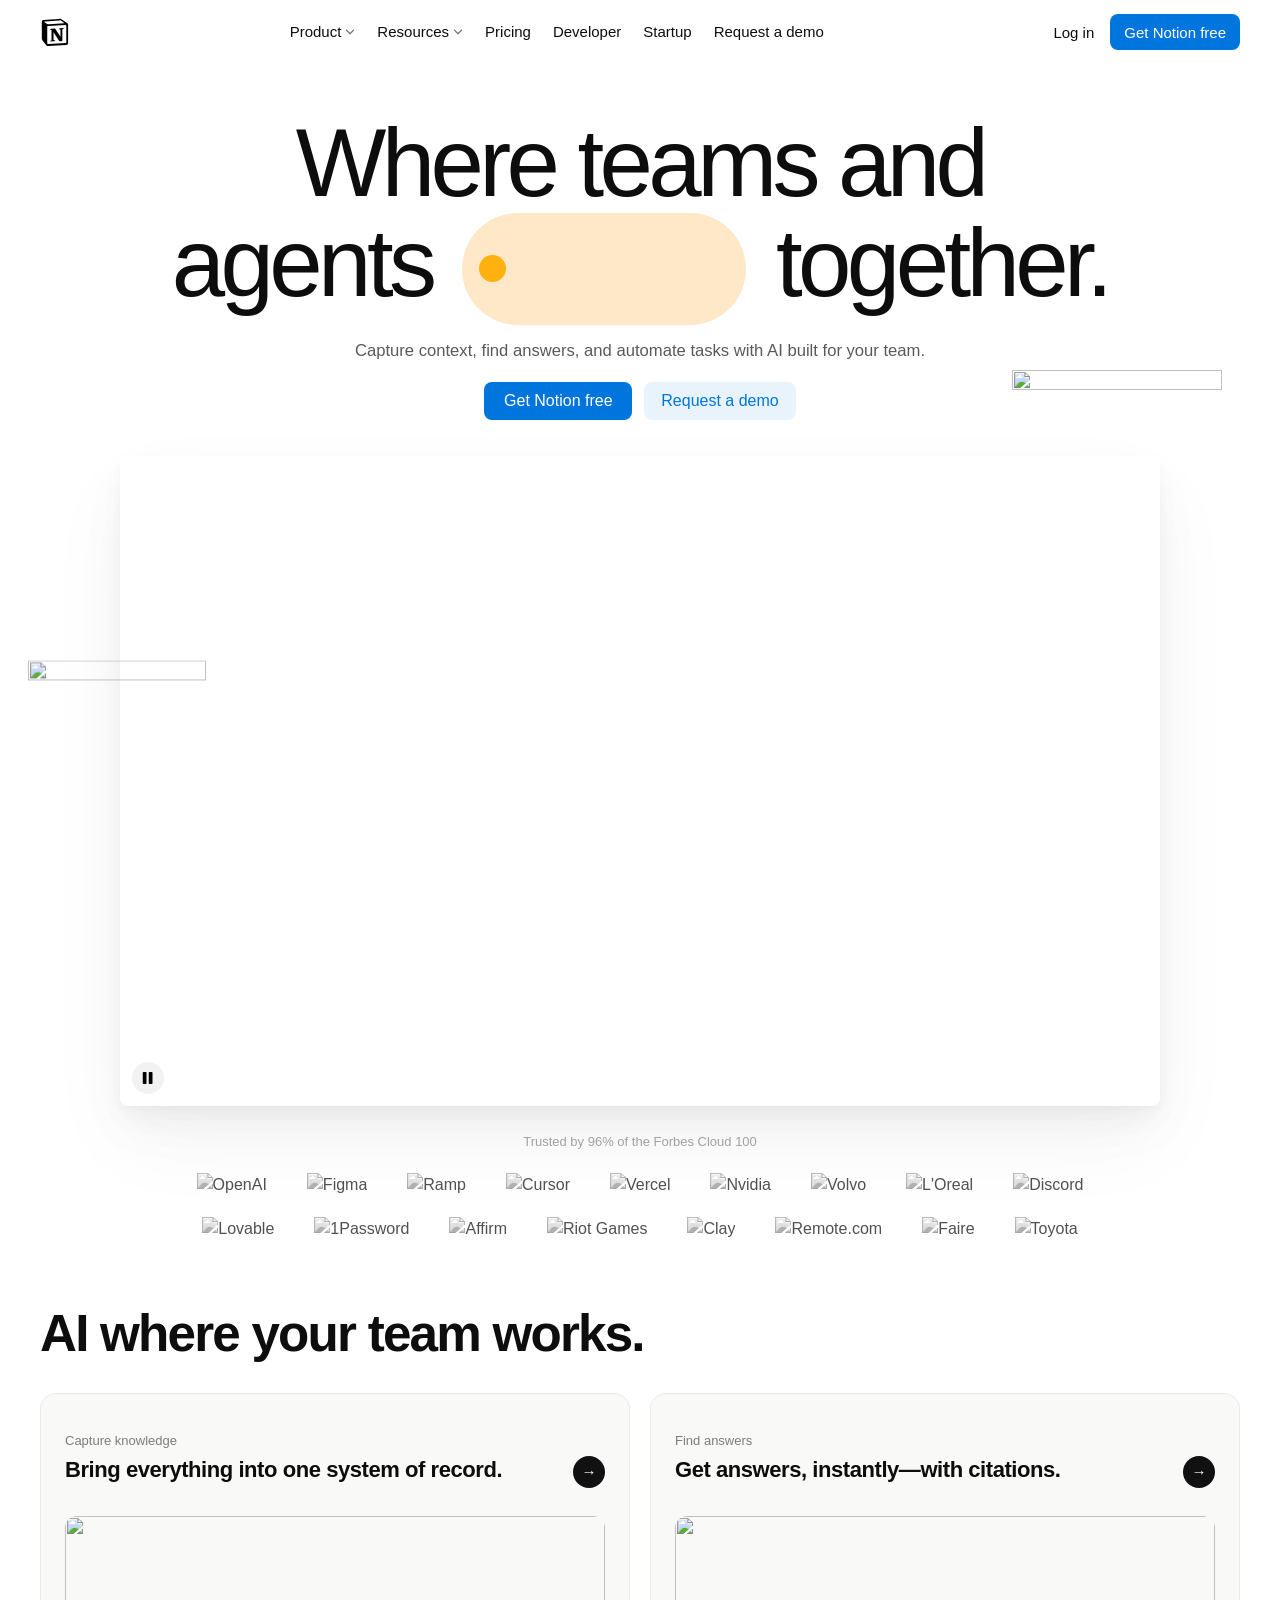
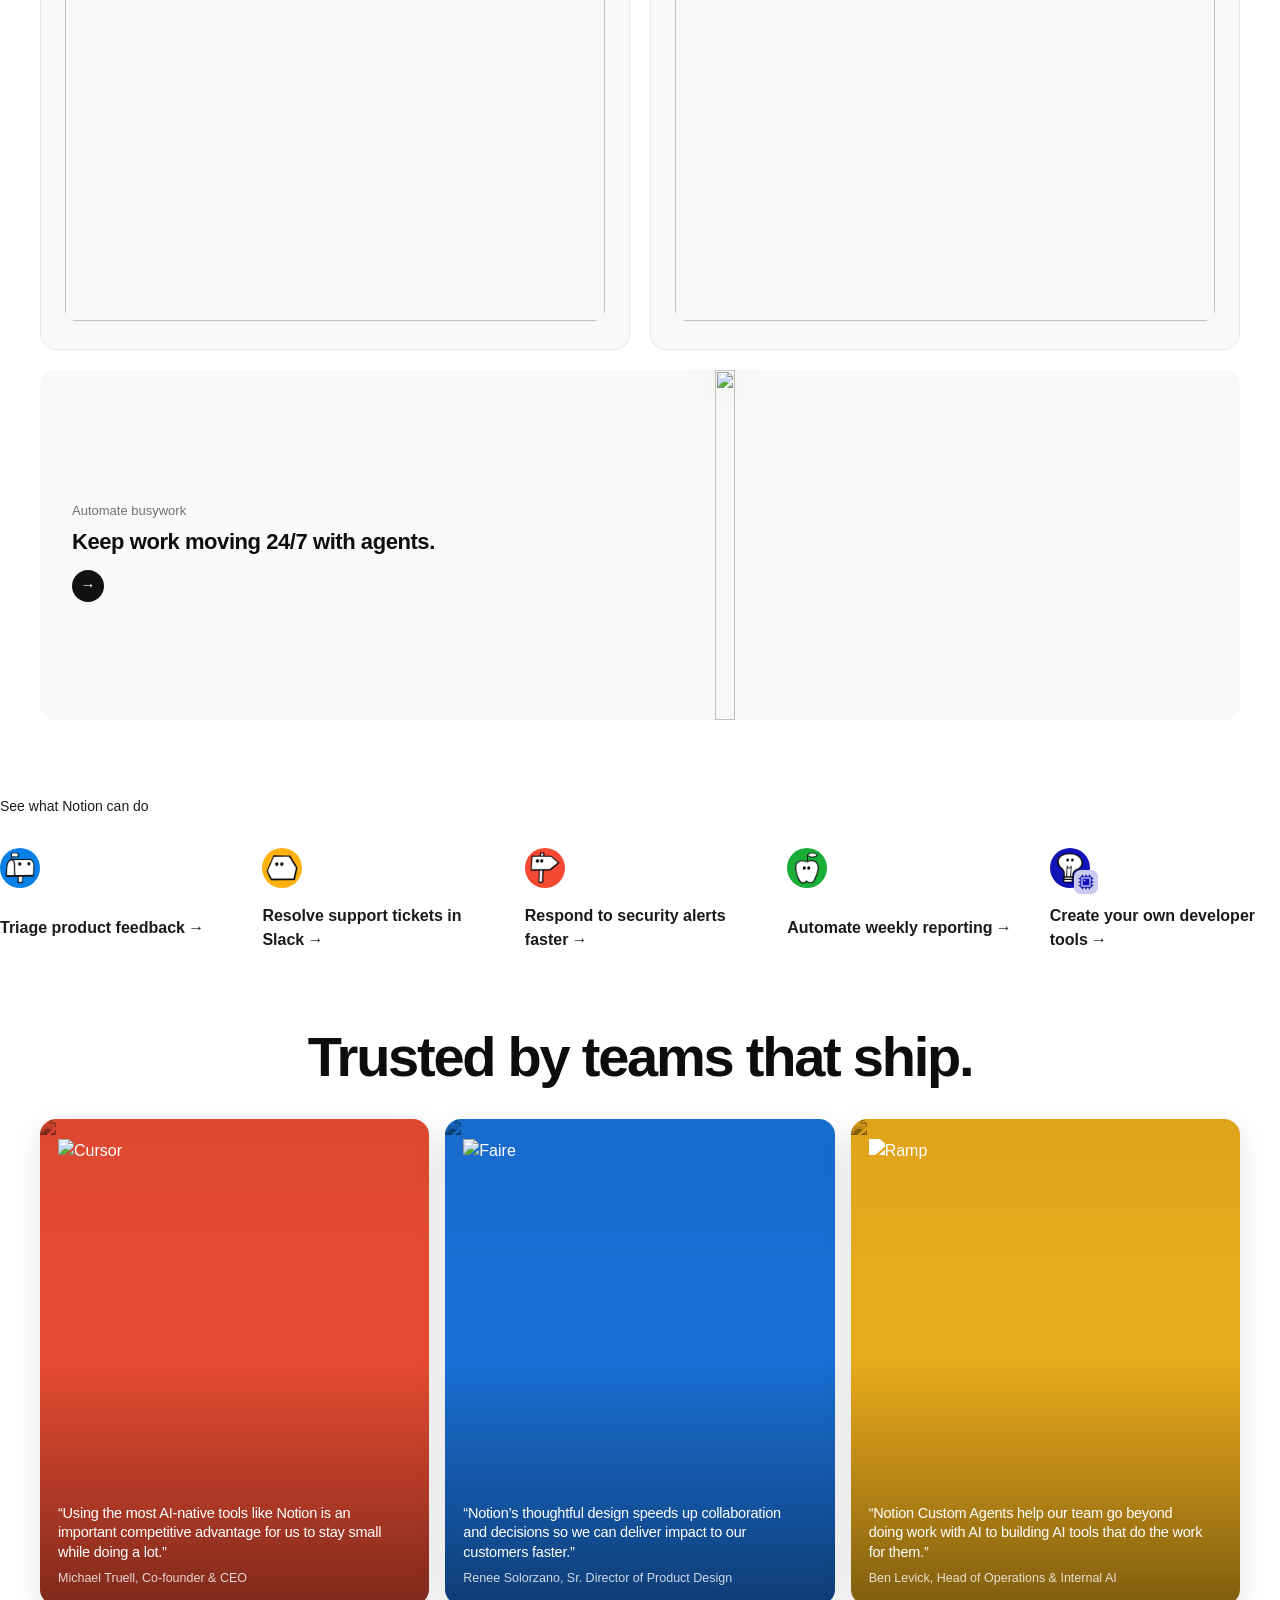
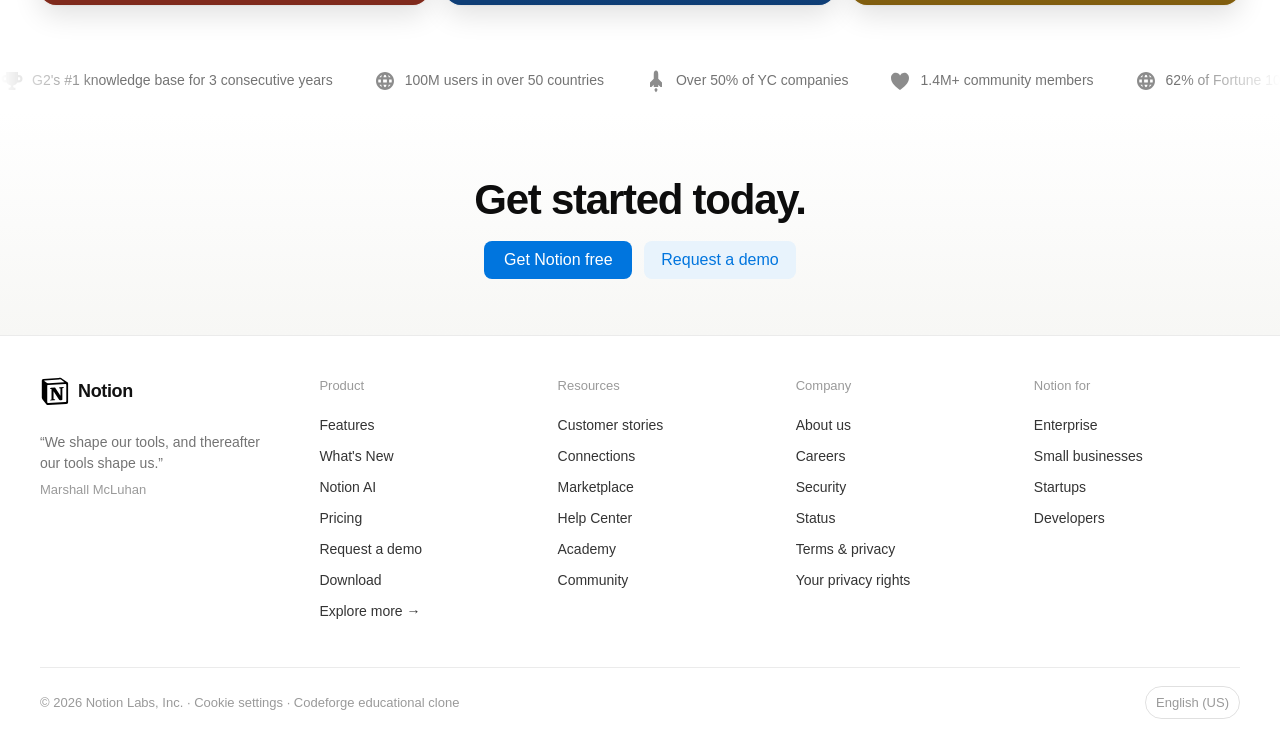
==== commit b490e73c: "Wire Developer and Startup navbar links to existing pages. Point landing and pricing nav to pages/de" ====
--- a/index.html
+++ b/index.html
@@ -1,30 +1,654 @@
 <!DOCTYPE html>
-<html lang="en">
-<head>
-  <meta charset="UTF-8" />
-  <meta name="viewport" content="width=device-width, initial-scale=1.0" />
-  <title>Notion for Enterprise | Knowledge and work. Connected.</title>
-  <meta name="description" content="One secure AI workspace where enterprise teams plan, collaborate, and build faster together." />
-  <link rel="preconnect" href="https://fonts.googleapis.com" />
-  <link rel="preconnect" href="https://fonts.gstatic.com" crossorigin />
-  <link href="https://fonts.googleapis.com/css2?family=DM+Sans:wght@400;500;600;700&display=swap" rel="stylesheet" />
-  <link rel="preload" as="image" href="https://images.ctfassets.net/spoqsaf9291f/6T4QxYfpIzIbZgWUSa5Rb1/8c6cb40bbf2304f8486222d777314b83/Figma_Wordmark__Black_.svg" />
-  <link rel="stylesheet" href="assets/css/styles.css" />
-</head>
-<body>
-<header class="site-header" id="siteHeader"><nav class="nav" aria-label="Main navigation"><a href="index.html" class="brand" aria-label="Notion home"><span class="brand-mark">N</span><span>Notion</span></a><div class="nav-links"><a href="#platform">Platform</a><a href="#solutions">Solutions</a><a href="#resources">Resources</a><a href="#customers">Customers</a><a href="#pricing">Pricing</a></div><div class="nav-actions"><a class="login" href="#demo">Log in</a><a class="button button-dark" href="#demo">Request a demo <span>↗</span></a><button class="menu-toggle" id="menuToggle" aria-label="Open menu" type="button"><span></span><span></span></button></div></nav><div class="mobile-nav" id="mobileNav" hidden><a href="#platform">Platform</a><a href="#solutions">Solutions</a><a href="#resources">Resources</a><a href="#customers">Customers</a><a href="#pricing">Pricing</a><a href="#demo">Request a demo</a></div></header>
-<main>
-<section class="hero"><div class="hero-copy reveal"><p class="kicker">NOTION FOR ENTERPRISE</p><h1>Knowledge and work.<br /><em>Connected.</em></h1><p class="hero-text">One secure AI workspace where enterprise teams plan, collaborate, and build faster together.</p><a class="button button-dark button-large" href="#demo">Request a demo <span>↗</span></a></div><div class="hero-art reveal"><img src="https://images.ctfassets.net/spoqsaf9291f/6iU0Em3MVOpnFf0tQKUfka/d016c5f144512e22188ffece4420c05a/enterprise-hero.png" alt="Illustration of connected teams working in Notion" /></div></section>
-<section class="logo-band" aria-label="Trusted companies"><p>TRUSTED BY 98% OF THE FORBES CLOUD 100</p><div class="logos"><span>OpenAI</span><span>Figma</span><span class="ramp">ramp</span><span>▲ Vercel</span><span>NVIDIA</span><span>VOLVO</span><span>L'ORÉAL</span></div></section>
-<section class="connected section" id="platform"><div class="section-heading"><p class="kicker">ONE CONNECTED WORKSPACE</p><h2>Everything your teams need,<br /><em>in one place.</em></h2></div><div class="connected-layout"><div class="feature-list"><article class="feature-item active"><span class="feature-number">01</span><div><h3>Company knowledge</h3><p>One home that's organized, searchable, and accurate.</p></div><span class="feature-arrow">↗</span></article><article class="feature-item"><span class="feature-number">02</span><div><h3>Enterprise search</h3><p>Instantly surface answers across Notion and connected apps.</p></div><span class="feature-arrow">↗</span></article><article class="feature-item"><span class="feature-number">03</span><div><h3>Integrated projects</h3><p>Plan tasks, track progress, and align teams.</p></div><span class="feature-arrow">↗</span></article><article class="feature-item"><span class="feature-number">04</span><div><h3>Workflows &amp; connections</h3><p>Automate any process and integrate your tools.</p></div><span class="feature-arrow">↗</span></article></div><div class="workspace-preview"><img src="https://www.notion.com/_next/image?url=https%3A%2F%2Fimages.ctfassets.net%2Fspoqsaf9291f%2F4YbEemGbTfMzNRSG6Gkuu2%2Fdd819efa5f66dee6f9a76589531688f6%2Fimage.png&w=3840&q=75" alt="Notion company home workspace" /></div></div></section>
-<section class="ai section" id="solutions"><div class="section-heading"><p class="kicker">AI, WITH CONTEXT</p><h2>All-in-one AI,<br /><em>right where you work.</em></h2></div><div class="ai-grid"><article><div class="ai-image"><img src="https://www.notion.com/_next/image?url=https%3A%2F%2Fimages.ctfassets.net%2Fspoqsaf9291f%2F30ZLPL75fgslrbssC5mmcV%2Fa081c85724911149906f35a68f7d9444%2Fimage.png&w=3840&q=75" alt="AI company wiki" /></div><p class="kicker">01</p><h3>AI with all the right context</h3><p>Not just another generic AI tool. Notion AI is powered by your team's knowledge and workflows.</p></article><article><div class="ai-image peach"><img src="https://www.notion.com/_next/image?url=https%3A%2F%2Fimages.ctfassets.net%2Fspoqsaf9291f%2F5hOH3Tz8lCQktRpZt9dm2b%2F550e5c9a88eb034eac146afa70396c8b%2Flist.png&w=1920&q=75" alt="Notion AI task list" /></div><p class="kicker">02</p><h3>One AI tool for everything</h3><p>Brainstorm, write, code, search, and automate workflows, all in Notion.</p></article><article><div class="ai-image green"><img src="https://www.notion.com/_next/image?url=https%3A%2F%2Fimages.ctfassets.net%2Fspoqsaf9291f%2Fz35UvaCMiAbnKWBWbISNd%2F2932f8f39bf11b1c92478d76ea1be9ae%2Fimage.png&w=1080&q=75" alt="Integrated Notion workspace" /></div><p class="kicker">03</p><h3>Fully integrated in your daily work</h3><p>No app jumping or context-switching. Access AI directly where you plan and collaborate.</p></article></div></section>
-<section class="stats section" id="customers"><div class="stat"><strong>#1</strong><span>knowledge base and AI writing assistant<br />on G2</span></div><div class="stat"><strong>98%</strong><span>of Forbes Cloud 100<br />teams use Notion</span></div><div class="stat"><strong>62%</strong><span>of Fortune 100<br />companies use Notion</span></div></section>
-<section class="testimonial section"><div class="quote-mark">“</div><blockquote>Notion's ease of use is one of its hallmarks. It helps you visually navigate content and remember where something is.</blockquote><div class="person"><strong>Marie Szuts</strong><span>Head of People Ops, Figma</span></div><a class="text-link" href="#demo">Discover customer stories ↗</a></section>
-<section class="security section"><div class="section-heading"><p class="kicker">ENTERPRISE-READY</p><h2>Build boldly with<br /><em>best-in-class support.</em></h2></div><div class="security-grid"><article><span class="security-icon">✦</span><h3>Professional services</h3><p>Design, deploy, and automate your Notion workspace at scale with professional expertise.</p></article><article><span class="security-icon">◉</span><h3>Dedicated guidance</h3><p>Customer Success partners with you through workspace setup, onboarding, and best practices.</p></article><article><span class="security-icon">⌁</span><h3>Powerful and secure</h3><p>Enterprise-level AI governance, security, and admin controls with zero data retention or training on your data.</p></article><article><span class="security-icon">◇</span><h3>Global compliance</h3><p>GDPR, CCPA, HIPAA, SOC 2 Type 2, BSI C5, and ISO certifications.</p></article></div></section>
-<section class="resources section" id="resources"><div class="section-heading"><p class="kicker">FROM THE NOTION LIBRARY</p><h2>A few resources to<br /><em>get you started.</em></h2></div><div class="resource-grid"><a href="#demo"><span>REPORT</span><h3>How AI is revolutionizing knowledge work</h3><strong>Read the report ↗</strong></a><a href="#demo"><span>GUIDE</span><h3>Your centralized product development hub in Notion</h3><strong>Read guide ↗</strong></a><a href="#demo"><span>TOUR</span><h3>Take a self-guided demo of a Notion workspace.</h3><strong>Take a tour ↗</strong></a></div></section>
-<section class="cta" id="demo"><div><p class="kicker">READY WHEN YOU ARE</p><h2>One AI workspace,<br /><em>tailored to every team.</em></h2><a class="button button-light button-large" href="mailto:sales@example.com">Request a demo <span>↗</span></a></div><div class="cta-shape">N</div></section>
-</main>
-<footer><div class="footer-top"><a href="index.html" class="brand"><span class="brand-mark">N</span><span>Notion</span></a><div><a href="#platform">Platform</a><a href="#solutions">Solutions</a><a href="#resources">Resources</a><a href="#customers">Customers</a></div><div><a href="#demo">Request a demo</a><a href="#demo">Security</a><a href="#demo">Careers</a><a href="#demo">Help center</a></div></div><div class="footer-bottom"><span>© 2026 Notion Labs, Inc.</span><span>Terms &amp; privacy</span><span>English (US)</span></div></footer>
-<script src="assets/js/main.js"></script>
-</body>
+<html lang="en-us" class="no-x-scroll">
+  <head>
+    <meta charset="utf-8" />
+    <meta name="viewport" content="width=device-width, initial-scale=1" />
+    <title>The AI workspace that works for you. | Notion</title>
+    <meta
+      name="description"
+      content="Build Custom Agents, search across all your apps, and automate busywork. The AI workspace where teams get more done, faster."
+    />
+    <meta name="twitter:card" content="summary_large_image" />
+    <meta name="twitter:title" content="The AI workspace that works for you. | Notion" />
+    <meta
+      name="twitter:description"
+      content="Build Custom Agents, search across all your apps, and automate busywork. The AI workspace where teams get more done, faster."
+    />
+    <meta name="twitter:image" content="https://www.notion.com/front-static/meta/teams-and-agents.jpg" />
+    <meta property="og:title" content="The AI workspace that works for you. | Notion" />
+    <meta
+      property="og:description"
+      content="Build Custom Agents, search across all your apps, and automate busywork. The AI workspace where teams get more done, faster."
+    />
+    <meta property="og:image" content="https://www.notion.com/front-static/meta/teams-and-agents.jpg" />
+    <meta property="og:site_name" content="Notion" />
+    <meta property="og:type" content="website" />
+    <link rel="icon" href="https://www.notion.com/front-static/favicon.ico" />
+    <link rel="apple-touch-icon" href="https://www.notion.com/front-static/logo-ios.png" />
+
+    <link rel="preconnect" href="https://www.notion.com" />
+    <link rel="preconnect" href="https://images.ctfassets.net" />
+    <link rel="preconnect" href="https://videos.ctfassets.net" />
+    <link
+      rel="preload"
+      href="https://www.notion.com/front-static/fonts/NotionInter-Regular.woff2"
+      as="font"
+      type="font/woff2"
+      crossorigin="anonymous"
+    />
+    <link
+      rel="preload"
+      href="https://www.notion.com/front-static/fonts/NotionInter-Medium.woff2"
+      as="font"
+      type="font/woff2"
+      crossorigin="anonymous"
+    />
+    <link
+      rel="preload"
+      href="https://www.notion.com/front-static/fonts/NotionInter-Bold.woff2"
+      as="font"
+      type="font/woff2"
+      crossorigin="anonymous"
+    />
+
+    <link rel="stylesheet" href="assets/css/styles.css" />
+  </head>
+  <body>
+    <header class="site-header" id="siteHeader">
+      <nav class="nav" aria-label="Main">
+        <div class="nav-left">
+          <a href="index.html" class="notion-logo" aria-label="Notion – Home">
+            <svg width="33" height="34" viewBox="0 0 33 34" fill="none" xmlns="http://www.w3.org/2000/svg" aria-hidden="true">
+              <path d="M3.8051 3.26755L20.5301 2.04319C22.5839 1.86808 23.1124 1.98538 24.4032 2.91756L29.7421 6.64773C30.623 7.28917 30.9165 7.46381 30.9165 8.16307V28.6217C30.9165 29.9038 30.4468 30.6622 28.804 30.7782L9.38138 31.9442C8.14825 32.0027 7.56135 31.8279 6.91556 31.0114L2.98395 25.9405C2.27947 25.0072 1.98651 24.3088 1.98651 23.4918V5.3068C1.98651 4.25826 2.45649 3.38366 3.8051 3.26755Z" fill="#fff"></path>
+              <path fill-rule="evenodd" clip-rule="evenodd" d="M20.5301 2.04318C22.5838 1.86808 23.1124 1.98541 24.4031 2.91757L29.7421 6.64778C30.623 7.28918 30.9167 7.46383 30.9167 8.16301V28.6217C30.9167 29.9039 30.4468 30.6622 28.804 30.7782L9.38127 31.944C8.14822 32.0025 7.56137 31.8279 6.9156 31.0114L2.98396 25.9405C2.27951 25.0072 1.98647 24.3088 1.98645 23.492V5.30687C1.98645 4.25835 2.45646 3.38365 3.80508 3.26754L20.5301 2.04318ZM28.9214 9.91165C28.9214 9.15462 28.6285 8.74625 27.9818 8.80449L8.91064 9.91165C8.20688 9.97045 7.9722 10.3204 7.9722 11.0779V28.4466C7.97222 29.3801 8.44147 29.7293 9.49759 29.6715L27.7471 28.6217C28.8037 28.5641 28.9214 27.922 28.9214 27.1636V9.91165ZM25.988 12.0096C26.1051 12.5347 25.988 13.0592 25.4588 13.1182L24.5795 13.2926V26.1151C23.816 26.5231 23.1122 26.7563 22.5256 26.7563C21.5863 26.7563 21.351 26.4646 20.6475 25.5908L14.8959 16.6149V25.2992L16.7158 25.7076C16.7158 25.7076 16.7159 26.7563 15.2475 26.7563L11.1994 26.9897C11.0818 26.7563 11.1995 26.1739 11.6101 26.0571L12.6664 25.7662V14.2837L11.1997 14.1668C11.0822 13.6417 11.3751 12.8847 12.1972 12.8259L16.5398 12.5349L22.5256 21.6277V13.5839L20.9993 13.4098C20.8821 12.7679 21.351 12.3018 21.9379 12.244L25.988 12.0096ZM23.816 4.43331C23.2877 4.02552 22.5835 3.55846 21.2343 3.67528L5.15507 4.84121C4.56875 4.89903 4.45158 5.19046 4.68509 5.42409L6.97519 7.23083C7.91323 7.98837 8.26511 7.93069 10.0265 7.81388L26.632 6.82259C26.9842 6.82259 26.6915 6.47348 26.5739 6.41536L23.816 4.43331Z" fill="#000"></path>
+            </svg>
+          </a>
+        </div>
+
+        <div class="nav-center">
+          <div class="nav-dropdown" data-dropdown>
+            <button class="nav-dropdown-btn" type="button" aria-expanded="false">
+              Product
+              <svg class="chevron" viewBox="0 0 30 30" aria-hidden="true">
+                <polygon points="15,17.4 4.8,7 2,9.8 15,23 28,9.8 25.2,7" fill="currentColor"></polygon>
+              </svg>
+            </button>
+            <div class="dropdown-panel">
+              <a href="#">Capture</a>
+              <a href="#">Find</a>
+              <a href="#">Automate</a>
+              <a href="#">Agents</a>
+            </div>
+          </div>
+
+          <div class="nav-dropdown" data-dropdown>
+            <button class="nav-dropdown-btn" type="button" aria-expanded="false">
+              Resources
+              <svg class="chevron" viewBox="0 0 30 30" aria-hidden="true">
+                <polygon points="15,17.4 4.8,7 2,9.8 15,23 28,9.8 25.2,7" fill="currentColor"></polygon>
+              </svg>
+            </button>
+            <div class="dropdown-panel">
+              <a href="#">Customer stories</a>
+              <a href="#">Help Center</a>
+              <a href="#">Community</a>
+              <a href="#">Academy</a>
+            </div>
+          </div>
+
+          <a class="nav-link" href="pricing.html">Pricing</a>
+          <a class="nav-link" href="pages/developers.html">Developer</a>
+          <a class="nav-link" href="pages/startups.html">Startup</a>
+          <a class="nav-link" href="#">Request a demo</a>
+        </div>
+
+        <div class="nav-right">
+          <a class="btn btn-ghost nav-login" href="#">Log in</a>
+          <a class="btn btn-primary nav-cta" href="#">Get Notion free</a>
+          <button class="menu-toggle" id="menuToggle" type="button" aria-label="Toggle main menu" aria-expanded="false">
+            <svg viewBox="0 0 30 30" width="22" height="22" aria-hidden="true">
+              <path d="M2,4v2h26V4H2z M2,16h26v-2H2V16z M2,26h26v-2H2V26z" fill="currentColor"></path>
+            </svg>
+          </button>
+        </div>
+      </nav>
+
+    </header>
+
+    <div class="mobile-nav" id="mobileNav" hidden>
+      <a href="#">Product</a>
+      <a href="#">Resources</a>
+      <a href="pricing.html">Pricing</a>
+      <a href="pages/developers.html">Developer</a>
+      <a href="pages/startups.html">Startup</a>
+      <a href="#">Request a demo</a>
+      <a href="#">Log in</a>
+      <a href="#">Get Notion free</a>
+    </div>
+
+    <main>
+      <div class="hero-stack">
+      <section class="hero">
+        <div class="hero-pile" aria-hidden="true">
+          <img src="https://www.notion.com/front-static/pages/home/teams-agents-hero/pile_1.webp" alt="" width="225" height="225" />
+          <img src="https://www.notion.com/front-static/pages/home/teams-agents-hero/pile_2.webp" alt="" width="225" height="225" />
+          <img src="https://www.notion.com/front-static/pages/home/teams-agents-hero/pile_3.webp" alt="" width="225" height="225" />
+          <img src="https://www.notion.com/front-static/pages/home/teams-agents-hero/pile_4.webp" alt="" width="225" height="225" />
+          <img src="https://www.notion.com/front-static/pages/home/teams-agents-hero/pile_5.webp" alt="" width="225" height="225" />
+          <img src="https://www.notion.com/front-static/pages/home/teams-agents-hero/pile_6.webp" alt="" width="225" height="225" />
+          <img src="https://www.notion.com/front-static/pages/home/teams-agents-hero/pile_7.webp" alt="" width="225" height="225" />
+        </div>
+
+        <div class="container hero-copy">
+          <h1 class="hero-title">
+            <span class="hero-title-top">Where teams and</span>
+            <span class="hero-title-bottom">
+              <span class="hero-title-pill-group">
+                agents
+                <span
+                  class="think-pill"
+                  aria-live="polite"
+                  style="--color-background: #ffe8c8; --color-dot: #ffb110; --pill-bg: #ffe8c8; --pill-dot: #ffb110"
+                >
+                  <span class="think-dot" aria-hidden="true"></span>
+                  <span class="think-word" id="thinkWord">Build</span>
+                </span>
+                together.
+              </span>
+            </span>
+          </h1>
+          <p class="hero-sub">
+            Capture context, find answers, and automate tasks with AI built for your team.
+          </p>
+          <div class="hero-ctas">
+            <a class="btn btn-primary btn-lg" href="#">Get Notion free</a>
+            <a class="btn btn-secondary btn-lg" href="#">Request a demo</a>
+          </div>
+        </div>
+
+        <div class="hero-visual-wrap">
+          <div class="accent accent-agent" aria-hidden="true">
+            <img
+              src="https://www.notion.com/front-static/accent-illustrations/agentTop.png?v=2"
+              width="480"
+              height="510"
+              alt=""
+            />
+          </div>
+          <div class="accent accent-person" aria-hidden="true">
+            <img
+              src="https://www.notion.com/front-static/accent-illustrations/personPeekLeft2.png?v=1"
+              width="480"
+              height="510"
+              alt=""
+            />
+          </div>
+
+          <div class="hero-media" aria-label="Notion product preview">
+            <video
+              id="heroVideo"
+              class="hero-video"
+              width="2560"
+              height="1600"
+              autoplay
+              muted
+              loop
+              playsinline
+              preload="metadata"
+              poster="https://images.ctfassets.net/spoqsaf9291f/3kVtQWll6jUqQepQ0kaYlz/382b34f23ecb349129239f0b649aba8c/web-homepage-hero-1920x1200_final.jpg"
+              style="--video-aspect-ratio: 2560 / 1600"
+            >
+              <source src="assets/videos/web-homepage-hero-1920x1200_final.mp4" type="video/mp4" />
+              <source
+                src="https://videos.ctfassets.net/spoqsaf9291f/1EL7UZIXfcqngxsNSbL8tR/291f61f56f29dd8e788deaec8561d882/web-homepage-hero-1920x1200_final.mp4"
+                type="video/mp4"
+              />
+            </video>
+            <button type="button" class="hero-play-pause" id="heroPlayPause" aria-label="Pause">
+              <span class="hero-play-pause-icon" aria-hidden="true">
+                <svg class="frontPauseButton" viewBox="0 0 16 16" style="width:100%;height:100%;display:block;fill:inherit;flex-shrink:0">
+                  <rect x="1" y="0" width="5" height="16" rx="1"></rect>
+                  <rect x="9" y="0" width="5" height="16" rx="1"></rect>
+                </svg>
+              </span>
+              <span class="hero-play-pause-label visually-hidden">Pause</span>
+            </button>
+          </div>
+        </div>
+      </section>
+
+      <section class="trust" aria-label="Trusted companies">
+        <p class="trust-label">Trusted by 96% of the Forbes Cloud 100</p>
+        <div class="logo-wall" aria-hidden="false">
+          <div class="logo-row">
+            <img class="brand-logo" src="https://images.ctfassets.net/spoqsaf9291f/6gu2Rybt4VdhS2GEEA99PO/ac0fedd553b2f541fde79cdda05271cc/OpenAI.svg" alt="OpenAI" height="24" />
+            <img class="brand-logo" src="https://images.ctfassets.net/spoqsaf9291f/6T4QxYfpIzIbZgWUSa5Rb1/8c6cb40bbf2304f8486222d777314b83/Figma_Wordmark__Black_.svg" alt="Figma" height="24" />
+            <img class="brand-logo" src="https://images.ctfassets.net/spoqsaf9291f/4KBpzIRuWO9Bkoho07RwHW/7e608b80b697431b92ffb144e545cf3c/Ramp.svg" alt="Ramp" height="24" />
+            <img class="brand-logo" src="https://images.ctfassets.net/spoqsaf9291f/5zvQQUAMUwmWaGbC9qhXpK/633c8d40bbbb2b42faec7ea3339788ff/cursor-logo-mono.svg" alt="Cursor" height="24" />
+            <img class="brand-logo" src="https://images.ctfassets.net/spoqsaf9291f/6NEhbP27yAbhvWdLKPHTFV/6978b1603c567d69f5fe7b4895b1d30f/Vercel.svg" alt="Vercel" height="24" />
+            <img class="brand-logo" src="https://images.ctfassets.net/spoqsaf9291f/27zUO0UMDpEBMwPKUUilFH/daba398de4e970fcda7a138ff09d480a/Nvidia.svg" alt="Nvidia" height="24" />
+            <img class="brand-logo" src="https://images.ctfassets.net/spoqsaf9291f/1TZBxOqNgDNBTJUEkD9Rn2/95219318a8bc7198d69e3fe0190ea94c/Volvo_Spread_Word_Mark_2025_bl.svg" alt="Volvo" height="24" />
+            <img class="brand-logo" src="https://images.ctfassets.net/spoqsaf9291f/nyxHXSMqMnFKE3RD3tteN/fa4e6ab45c999ace2a528a45c5bfb812/Loreal-k.svg" alt="L'Oreal" height="24" />
+            <img class="brand-logo" src="https://images.ctfassets.net/spoqsaf9291f/7hER3ka9QgDiTjLh5Fh3ZZ/acda79bc2449edf5d964a3fc89e19623/Discord-Logo-Black.svg" alt="Discord" height="24" />
+          </div>
+          <div class="logo-row">
+            <img class="brand-logo" src="https://images.ctfassets.net/spoqsaf9291f/5noP5n1Gp9wULYfUEzujKv/49d56f55c09d72488606d57671e7d8c4/full-logo--black.svg" alt="Lovable" height="24" />
+            <img class="brand-logo" src="https://images.ctfassets.net/spoqsaf9291f/kelAN094ZCNSM1hzESs2C/71fdfc39756f757c95f984aa78fc1e82/1Password.svg" alt="1Password" height="24" />
+            <img class="brand-logo" src="https://images.ctfassets.net/spoqsaf9291f/5GBjp1Q9QJDo8IJv0NqtNf/ba91a62e9525bccae6bffdb98bc3141b/Affirm.svg" alt="Affirm" height="24" />
+            <img class="brand-logo" src="https://images.ctfassets.net/spoqsaf9291f/3MimvlyRuaPCxQmBHpWRsr/b6808c6dca15c255e96ce2f85e2a6bc7/RiotGames.svg" alt="Riot Games" height="24" />
+            <img class="brand-logo" src="https://images.ctfassets.net/spoqsaf9291f/4ljglPuQFOp4jC8kIacMa1/73c44685b85c73a717baac0329633d59/clay-mono-black.svg" alt="Clay" height="24" />
+            <img class="brand-logo" src="https://images.ctfassets.net/spoqsaf9291f/14SNuPmXDPWdGE0I8TMeNL/6070db21d1b9f0e95c91e9ceb8b225e1/Remote-black.svg" alt="Remote.com" height="24" />
+            <img class="brand-logo" src="https://images.ctfassets.net/spoqsaf9291f/2lvHXS3UJ5sJscJTW8GTpc/c22ac415979069ab3be881b2749e0d77/Faire_logo_-_black.svg" alt="Faire" height="24" />
+            <img class="brand-logo" src="https://images.ctfassets.net/spoqsaf9291f/75O9653Z83boVzSMBMSY2D/4b36e928296e00612213aff4bdd369f2/toyota-black.svg" alt="Toyota" height="24" />
+          </div>
+        </div>
+        <div class="logo-marquee" aria-hidden="true">
+          <div class="logo-track" id="logoTrack">
+            <img class="brand-logo" src="https://images.ctfassets.net/spoqsaf9291f/6gu2Rybt4VdhS2GEEA99PO/ac0fedd553b2f541fde79cdda05271cc/OpenAI.svg" alt="" height="24" />
+            <img class="brand-logo" src="https://images.ctfassets.net/spoqsaf9291f/6T4QxYfpIzIbZgWUSa5Rb1/8c6cb40bbf2304f8486222d777314b83/Figma_Wordmark__Black_.svg" alt="" height="24" />
+            <img class="brand-logo" src="https://images.ctfassets.net/spoqsaf9291f/4KBpzIRuWO9Bkoho07RwHW/7e608b80b697431b92ffb144e545cf3c/Ramp.svg" alt="" height="24" />
+            <img class="brand-logo" src="https://images.ctfassets.net/spoqsaf9291f/5zvQQUAMUwmWaGbC9qhXpK/633c8d40bbbb2b42faec7ea3339788ff/cursor-logo-mono.svg" alt="" height="24" />
+            <img class="brand-logo" src="https://images.ctfassets.net/spoqsaf9291f/6NEhbP27yAbhvWdLKPHTFV/6978b1603c567d69f5fe7b4895b1d30f/Vercel.svg" alt="" height="24" />
+            <img class="brand-logo" src="https://images.ctfassets.net/spoqsaf9291f/27zUO0UMDpEBMwPKUUilFH/daba398de4e970fcda7a138ff09d480a/Nvidia.svg" alt="" height="24" />
+            <img class="brand-logo" src="https://images.ctfassets.net/spoqsaf9291f/1TZBxOqNgDNBTJUEkD9Rn2/95219318a8bc7198d69e3fe0190ea94c/Volvo_Spread_Word_Mark_2025_bl.svg" alt="" height="24" />
+            <img class="brand-logo" src="https://images.ctfassets.net/spoqsaf9291f/nyxHXSMqMnFKE3RD3tteN/fa4e6ab45c999ace2a528a45c5bfb812/Loreal-k.svg" alt="" height="24" />
+            <img class="brand-logo" src="https://images.ctfassets.net/spoqsaf9291f/7hER3ka9QgDiTjLh5Fh3ZZ/acda79bc2449edf5d964a3fc89e19623/Discord-Logo-Black.svg" alt="" height="24" />
+            <img class="brand-logo" src="https://images.ctfassets.net/spoqsaf9291f/5noP5n1Gp9wULYfUEzujKv/49d56f55c09d72488606d57671e7d8c4/full-logo--black.svg" alt="" height="24" />
+            <img class="brand-logo" src="https://images.ctfassets.net/spoqsaf9291f/kelAN094ZCNSM1hzESs2C/71fdfc39756f757c95f984aa78fc1e82/1Password.svg" alt="" height="24" />
+            <img class="brand-logo" src="https://images.ctfassets.net/spoqsaf9291f/5GBjp1Q9QJDo8IJv0NqtNf/ba91a62e9525bccae6bffdb98bc3141b/Affirm.svg" alt="" height="24" />
+            <img class="brand-logo" src="https://images.ctfassets.net/spoqsaf9291f/3MimvlyRuaPCxQmBHpWRsr/b6808c6dca15c255e96ce2f85e2a6bc7/RiotGames.svg" alt="" height="24" />
+            <img class="brand-logo" src="https://images.ctfassets.net/spoqsaf9291f/4ljglPuQFOp4jC8kIacMa1/73c44685b85c73a717baac0329633d59/clay-mono-black.svg" alt="" height="24" />
+            <img class="brand-logo" src="https://images.ctfassets.net/spoqsaf9291f/14SNuPmXDPWdGE0I8TMeNL/6070db21d1b9f0e95c91e9ceb8b225e1/Remote-black.svg" alt="" height="24" />
+            <img class="brand-logo" src="https://images.ctfassets.net/spoqsaf9291f/2lvHXS3UJ5sJscJTW8GTpc/c22ac415979069ab3be881b2749e0d77/Faire_logo_-_black.svg" alt="" height="24" />
+            <img class="brand-logo" src="https://images.ctfassets.net/spoqsaf9291f/75O9653Z83boVzSMBMSY2D/4b36e928296e00612213aff4bdd369f2/toyota-black.svg" alt="" height="24" />
+          </div>
+        </div>
+      </section>
+      </div>
+
+      <section class="features" id="features">
+        <div class="container-wide">
+          <h2 class="section-title">AI where your team works.</h2>
+          <div class="feature-grid">
+            <article class="feature-card bento bento--pair">
+              <a class="bento-anchor" href="#" aria-label="Capture knowledge">&nbsp;</a>
+              <header class="bento-header bento-header--pair">
+                <p class="eyebrow">Capture knowledge</p>
+                <div class="bento-title-row">
+                  <h3>Bring everything into one system of record.</h3>
+                  <span class="arrow-btn" aria-hidden="true">→</span>
+                </div>
+              </header>
+              <div class="bento-media bento-media-layered">
+                <picture class="bento-layer bento-layer-base">
+                  <source
+                    media="(max-width: 768px)"
+                    srcset="https://images.ctfassets.net/spoqsaf9291f/37B39r8J6IrO7wtJ1CrpXh/0bf4bcb1e873d5269bf306dff83c78dd/capture_mobile.jpg"
+                  />
+                  <img
+                    src="https://images.ctfassets.net/spoqsaf9291f/5s8E0EU3tXEvGrFrRwgxhb/c44fce43494ccd6f098746c64b679aab/capture_desktop.jpg"
+                    alt=""
+                    loading="lazy"
+                  />
+                </picture>
+                <img
+                  class="bento-layer bento-layer-pin"
+                  src="https://images.ctfassets.net/spoqsaf9291f/5bqhI7eaPc7AeAtuuTvtuh/915d56f683fcd7edbd9f1e0434136b0d/pin_capture.png"
+                  alt=""
+                  loading="lazy"
+                />
+                <img
+                  class="bento-layer bento-layer-aimn"
+                  src="https://images.ctfassets.net/spoqsaf9291f/3wptjGyp47YX2bFx2LikSS/06eae544cf0d12dcd58a41e157031c9a/Mini_AIMN.png"
+                  alt=""
+                  loading="lazy"
+                />
+              </div>
+            </article>
+
+            <article class="feature-card bento bento--pair">
+              <a class="bento-anchor" href="#" aria-label="Find answers">&nbsp;</a>
+              <header class="bento-header bento-header--pair">
+                <p class="eyebrow">Find answers</p>
+                <div class="bento-title-row">
+                  <h3>Get answers, instantly—with citations.</h3>
+                  <span class="arrow-btn" aria-hidden="true">→</span>
+                </div>
+              </header>
+              <div class="bento-media bento-media-layered bento-media-find">
+                <picture class="bento-layer bento-layer-base">
+                  <source
+                    media="(max-width: 768px)"
+                    srcset="https://images.ctfassets.net/spoqsaf9291f/3tqrLCOFenEuNxyEi4qDGG/43e86f7698290dae928aad37f0a3c7c3/find_mobile.png"
+                  />
+                  <img
+                    src="https://images.ctfassets.net/spoqsaf9291f/1FOyxGfzHA9kKA1BVPQa4m/721dc34d66976c6dbaa4b16b260b9a97/find_desktop.png"
+                    alt=""
+                    loading="lazy"
+                  />
+                </picture>
+                <img
+                  class="bento-layer bento-layer-south bento-layer-find-south"
+                  src="https://images.ctfassets.net/spoqsaf9291f/3PH2HDqwPQKa0Xtq1EzIHs/df192356392843cf5999e8691221fae1/image.png"
+                  alt=""
+                  loading="lazy"
+                />
+                <img
+                  class="bento-layer bento-layer-south bento-layer-find-input"
+                  src="https://images.ctfassets.net/spoqsaf9291f/4mw82WFsPwlqM8p3SFChGp/0f24425d9c398b7231eb089e4677e069/chat_input.png"
+                  alt=""
+                  loading="lazy"
+                />
+              </div>
+            </article>
+
+            <article class="feature-card wide bento bento--stacked">
+              <div class="bento-inner">
+                <a class="bento-anchor" aria-label="Automate busywork" href="#">&nbsp;</a>
+                <header class="bento-header bento-header--side">
+                  <p class="eyebrow">Automate busywork</p>
+                  <h3>Keep work moving 24/7 with agents.</h3>
+                  <span class="arrow-btn" aria-hidden="true">→</span>
+                </header>
+                <div class="bento-media bento-media-stacked">
+                  <picture class="align-center">
+                    <source
+                      media="(max-width: 839px)"
+                      srcset="https://images.ctfassets.net/spoqsaf9291f/1jqcG8A8fT67XZAhwR1oVH/d07e98b94af5fc4f6ec4a9b7648f02a0/image.png"
+                    />
+                    <img
+                      src="https://images.ctfassets.net/spoqsaf9291f/4U19kO5gM7RYsJa4Xr2oGF/806a8c048e2a03bf4886d3085a03986d/image.png"
+                      alt=""
+                      width="1980"
+                      height="1980"
+                      loading="lazy"
+                    />
+                  </picture>
+                  <picture class="align-right">
+                    <source
+                      media="(max-width: 839px)"
+                      srcset="https://images.ctfassets.net/spoqsaf9291f/74S6scH4Wyb7HIj8vAQwcT/37fb4a6eaa694d43a684592c48f252da/automate_front_mobile.jpg"
+                    />
+                    <img
+                      src="https://images.ctfassets.net/spoqsaf9291f/5CESaDHalT60BVMktTrFD9/986587f634695de956580c1654b4f777/automate_front_desktop.jpg"
+                      alt=""
+                      width="1980"
+                      height="1980"
+                      loading="lazy"
+                    />
+                  </picture>
+                </div>
+              </div>
+            </article>
+          </div>
+        </div>
+      </section>
+
+      <section class="usecases" id="usecases">
+        <div class="container-wide">
+          <h3 class="usecases-label">See what Notion can do</h3>
+          <div class="usecase-grid">
+            <div class="usecase-card">
+              <a class="usecase-card-anchor" aria-label="Triage product feedback" href="#">&nbsp;</a>
+              <div class="usecase-icon usecase-icon--blue" aria-hidden="true">
+                <span class="usecase-graphic">
+                  <img src="assets/images/agents/mailbox.png" alt="" width="48" height="48" />
+                </span>
+              </div>
+              <h3 class="usecase-card-title">Triage product feedback<span class="usecase-card-arrow">→</span></h3>
+            </div>
+            <div class="usecase-card">
+              <a class="usecase-card-anchor" aria-label="Resolve support tickets in Slack" href="#">&nbsp;</a>
+              <div class="usecase-icon usecase-icon--yellow" aria-hidden="true">
+                <span class="usecase-graphic">
+                  <img src="assets/images/agents/rock.png" alt="" width="48" height="48" />
+                </span>
+              </div>
+              <h3 class="usecase-card-title">Resolve support tickets in Slack<span class="usecase-card-arrow">→</span></h3>
+            </div>
+            <div class="usecase-card">
+              <a class="usecase-card-anchor" aria-label="Respond to security alerts faster" href="#">&nbsp;</a>
+              <div class="usecase-icon usecase-icon--red" aria-hidden="true">
+                <span class="usecase-graphic">
+                  <img src="assets/images/agents/sign.png" alt="" width="48" height="48" />
+                </span>
+              </div>
+              <h3 class="usecase-card-title">Respond to security alerts faster<span class="usecase-card-arrow">→</span></h3>
+            </div>
+            <div class="usecase-card">
+              <a class="usecase-card-anchor" aria-label="Automate weekly reporting" href="#">&nbsp;</a>
+              <div class="usecase-icon usecase-icon--green" aria-hidden="true">
+                <span class="usecase-graphic">
+                  <img src="assets/images/agents/apple.png" alt="" width="48" height="48" />
+                </span>
+              </div>
+              <h3 class="usecase-card-title">Automate weekly reporting<span class="usecase-card-arrow">→</span></h3>
+            </div>
+            <div class="usecase-card">
+              <a class="usecase-card-anchor" aria-label="Create your own developer tools" href="#">&nbsp;</a>
+              <div class="usecase-icon usecase-icon--dev" aria-hidden="true">
+                <span class="usecase-graphic">
+                  <img src="assets/images/agents/light_bulb.png" alt="" width="48" height="48" />
+                </span>
+                <img class="usecase-worker" src="assets/images/agents/worker.png" alt="" width="24" height="24" />
+              </div>
+              <h3 class="usecase-card-title">Create your own developer tools<span class="usecase-card-arrow">→</span></h3>
+            </div>
+          </div>
+        </div>
+      </section>
+
+      <section class="stories" id="stories">
+        <div class="container-wide">
+          <h2 class="section-title">Trusted by teams that ship.</h2>
+          <div class="story-grid">
+            <a class="story-card cursor" href="#" aria-label="Read the Cursor customer story">
+              <img
+                class="story-portrait"
+                src="https://images.ctfassets.net/spoqsaf9291f/3M9ceMRlhgl2rIRgqs6nSq/8a641169512d0053ac357d97ba527758/cursor.png"
+                alt="Michael Truell, Co-founder and CEO of Cursor"
+                width="1200"
+                height="1500"
+                loading="lazy"
+              />
+              <img
+                class="story-logo"
+                src="https://images.ctfassets.net/spoqsaf9291f/OJRQbA3XzRNfCfMh3UWf4/76408a06d9d9a1ed52fcd109b264de80/Company_Cursor__Colorway_White.svg"
+                alt="Cursor"
+                height="24"
+              />
+              <div class="story-copy">
+                <p class="story-quote">
+                  “Using the most AI-native tools like Notion is an important competitive advantage for us to stay small while doing a lot.”
+                </p>
+                <p class="story-meta">Michael Truell, Co-founder &amp; CEO</p>
+              </div>
+            </a>
+            <a class="story-card faire" href="#" aria-label="Read the Faire customer story">
+              <img
+                class="story-portrait"
+                src="https://images.ctfassets.net/spoqsaf9291f/3pCHbRV7f5UjIssdK3CDpy/7b48cf81bad50d66e31caa5a3b80d5b5/faire.png"
+                alt="Renee Solorzano, Sr. Director of Product Design at Faire"
+                width="1200"
+                height="1500"
+                loading="lazy"
+              />
+              <img
+                class="story-logo"
+                src="https://images.ctfassets.net/spoqsaf9291f/6HI6Z7JAuvLnNK8mDWdnF8/fd2d3b36fc27b8bbad2042136c7991f2/Company_faire__Colorway_White.svg"
+                alt="Faire"
+                height="24"
+              />
+              <div class="story-copy">
+                <p class="story-quote">
+                  “Notion’s thoughtful design speeds up collaboration and decisions so we can deliver impact to our customers faster.”
+                </p>
+                <p class="story-meta">Renee Solorzano, Sr. Director of Product Design</p>
+              </div>
+            </a>
+            <a class="story-card ramp" href="#" aria-label="Read the Ramp customer story">
+              <img
+                class="story-portrait"
+                src="https://images.ctfassets.net/spoqsaf9291f/69ZGgVfnKktXcsoatPFe10/bb284c982b9a95f943eef6bbda821104/ramp.png"
+                alt="Ben Levick, Head of Operations &amp; Internal AI at Ramp"
+                width="1200"
+                height="1500"
+                loading="lazy"
+              />
+              <img
+                class="story-logo"
+                src="https://images.ctfassets.net/spoqsaf9291f/6zW25mUZj4PMuydbiGSEIi/9b8c5eb1d8e0db2abf4c531433a39a6e/Ramp_Business_Corporation_Logo_1.svg"
+                alt="Ramp"
+                height="24"
+              />
+              <div class="story-copy">
+                <p class="story-quote">
+                  “Notion Custom Agents help our team go beyond doing work with AI to building AI tools that do the work for them.”
+                </p>
+                <p class="story-meta">Ben Levick, Head of Operations &amp; Internal AI</p>
+              </div>
+            </a>
+          </div>
+        </div>
+      </section>
+
+      <section class="stats" aria-label="Company stats">
+        <div class="stats-row">
+          <div class="stats-placeholder" aria-hidden="true">
+            <div class="stat-item">
+              <svg class="stat-icon" width="24" height="24" viewBox="0 0 20 20" fill="currentColor" aria-hidden="true"><path d="M15.625 5H15V2.5H5V5h-.625C2.447 5 1.25 6.197 1.25 8.125s1.197 3.125 3.125 3.125h1.153c.65 1.34 1.881 2.2 3.535 2.431v.694c0 .772-.479 1.25-1.25 1.25h-.625V17.5h5.625v-1.875h-.626c-.771 0-1.25-.478-1.25-1.25v-.694c1.657-.231 2.885-1.09 3.535-2.431h1.153c1.928 0 3.125-1.197 3.125-3.125S17.553 5 15.625 5M4.375 9.375c-.888 0-1.25-.363-1.25-1.25 0-.888.362-1.25 1.25-1.25H5V8.75q.002.322.031.625zm11.25 0h-.656q.03-.303.031-.625V6.875h.625c.887 0 1.25.362 1.25 1.25 0 .887-.363 1.25-1.25 1.25"/></svg>
+              <span>G2's #1 knowledge base for 3 consecutive years</span>
+            </div>
+          </div>
+          <div class="stats-viewport">
+            <div class="stats-track" id="statsTrack">
+              <div class="stats-set">
+                <div class="stat-item">
+                  <svg class="stat-icon" width="24" height="24" viewBox="0 0 20 20" fill="currentColor" aria-hidden="true"><path d="M15.625 5H15V2.5H5V5h-.625C2.447 5 1.25 6.197 1.25 8.125s1.197 3.125 3.125 3.125h1.153c.65 1.34 1.881 2.2 3.535 2.431v.694c0 .772-.479 1.25-1.25 1.25h-.625V17.5h5.625v-1.875h-.626c-.771 0-1.25-.478-1.25-1.25v-.694c1.657-.231 2.885-1.09 3.535-2.431h1.153c1.928 0 3.125-1.197 3.125-3.125S17.553 5 15.625 5M4.375 9.375c-.888 0-1.25-.363-1.25-1.25 0-.888.362-1.25 1.25-1.25H5V8.75q.002.322.031.625zm11.25 0h-.656q.03-.303.031-.625V6.875h.625c.887 0 1.25.362 1.25 1.25 0 .887-.363 1.25-1.25 1.25"/></svg>
+                  <span>G2's #1 knowledge base for 3 consecutive years</span>
+                </div>
+                <div class="stat-item">
+                  <svg class="stat-icon" width="24" height="24" viewBox="0 0 20 20" fill="currentColor" aria-hidden="true"><path d="M10 2.5c-4.14 0-7.5 3.36-7.5 7.5s3.36 7.5 7.5 7.5 7.5-3.36 7.5-7.5-3.36-7.5-7.5-7.5m4.675 4.375h-1.556a9.6 9.6 0 0 0-.597-1.897 5.6 5.6 0 0 1 2.15 1.897zm-3.394 0H8.716c.593-2.769 1.972-2.769 2.565 0M4.52 11.25A5.7 5.7 0 0 1 4.375 10c0-.431.053-.847.144-1.25h2.093c-.03.412-.05.831-.05 1.25q0 .63.05 1.25zm.803 1.875h1.556c.147.69.347 1.334.597 1.897a5.6 5.6 0 0 1-2.15-1.897zm1.556-6.25H5.322a5.7 5.7 0 0 1 2.15-1.897 10 10 0 0 0-.597 1.897zm1.838 6.25h2.565c-.594 2.769-1.972 2.769-2.565 0m2.809-1.875h-3.05A20 20 0 0 1 8.438 10q0-.67.037-1.25h3.05q.037.58.037 1.25t-.037 1.25m1 3.772c.25-.563.447-1.206.597-1.897h1.556a5.7 5.7 0 0 1-2.15 1.897zm.862-3.772q.049-.62.05-1.25t-.05-1.25h2.094c.09.403.144.819.144 1.25s-.053.847-.144 1.25z"/></svg>
+                  <span>100M users in over 50 countries</span>
+                </div>
+                <div class="stat-item">
+                  <svg class="stat-icon" width="24" height="24" viewBox="0 0 20 20" fill="currentColor" aria-hidden="true"><path d="M15 11.25V15h-1.25l-1.875-1.875V15h-3.75v-1.875L6.25 15H5v-3.75l3.125-3.125v-3.75c0-2.119.719-3.125 1.875-3.125s1.875 1.006 1.875 3.125v3.75zm-5 4.688c-.69 0-1.25.559-1.25 1.25 0 .69.331 1.056 1.25 2.187.919-1.131 1.25-1.497 1.25-2.187 0-.691-.56-1.25-1.25-1.25"/></svg>
+                  <span>Over 50% of YC companies</span>
+                </div>
+                <div class="stat-item">
+                  <svg class="stat-icon" width="24" height="24" viewBox="0 0 20 20" fill="currentColor" aria-hidden="true"><path d="M17.5 7.5c0 4.36-4.578 7.972-7.5 10-2.922-2.028-7.5-5.64-7.5-10 0-2.669 1.819-4.375 4.063-4.375 1.537 0 2.859.928 3.437 2.253a3.75 3.75 0 0 1 3.438-2.253c2.243 0 4.062 1.706 4.062 4.375"/></svg>
+                  <span>1.4M+ community members</span>
+                </div>
+                <div class="stat-item">
+                  <svg class="stat-icon" width="24" height="24" viewBox="0 0 20 20" fill="currentColor" aria-hidden="true"><path d="M10 2.5c-4.14 0-7.5 3.36-7.5 7.5s3.36 7.5 7.5 7.5 7.5-3.36 7.5-7.5-3.36-7.5-7.5-7.5m4.675 4.375h-1.556a9.6 9.6 0 0 0-.597-1.897 5.6 5.6 0 0 1 2.15 1.897zm-3.394 0H8.716c.593-2.769 1.972-2.769 2.565 0M4.52 11.25A5.7 5.7 0 0 1 4.375 10c0-.431.053-.847.144-1.25h2.093c-.03.412-.05.831-.05 1.25q0 .63.05 1.25zm.803 1.875h1.556c.147.69.347 1.334.597 1.897a5.6 5.6 0 0 1-2.15-1.897zm1.556-6.25H5.322a5.7 5.7 0 0 1 2.15-1.897 10 10 0 0 0-.597 1.897zm1.838 6.25h2.565c-.594 2.769-1.972 2.769-2.565 0m2.809-1.875h-3.05A20 20 0 0 1 8.438 10q0-.67.037-1.25h3.05q.037.58.037 1.25t-.037 1.25m1 3.772c.25-.563.447-1.206.597-1.897h1.556a5.7 5.7 0 0 1-2.15 1.897zm.862-3.772q.049-.62.05-1.25t-.05-1.25h2.094c.09.403.144.819.144 1.25s-.053.847-.144 1.25z"/></svg>
+                  <span>62% of Fortune 100 use Notion</span>
+                </div>
+              </div>
+              <div class="stats-set" aria-hidden="true">
+                <div class="stat-item">
+                  <svg class="stat-icon" width="24" height="24" viewBox="0 0 20 20" fill="currentColor" aria-hidden="true"><path d="M15.625 5H15V2.5H5V5h-.625C2.447 5 1.25 6.197 1.25 8.125s1.197 3.125 3.125 3.125h1.153c.65 1.34 1.881 2.2 3.535 2.431v.694c0 .772-.479 1.25-1.25 1.25h-.625V17.5h5.625v-1.875h-.626c-.771 0-1.25-.478-1.25-1.25v-.694c1.657-.231 2.885-1.09 3.535-2.431h1.153c1.928 0 3.125-1.197 3.125-3.125S17.553 5 15.625 5M4.375 9.375c-.888 0-1.25-.363-1.25-1.25 0-.888.362-1.25 1.25-1.25H5V8.75q.002.322.031.625zm11.25 0h-.656q.03-.303.031-.625V6.875h.625c.887 0 1.25.362 1.25 1.25 0 .887-.363 1.25-1.25 1.25"/></svg>
+                  <span>G2's #1 knowledge base for 3 consecutive years</span>
+                </div>
+                <div class="stat-item">
+                  <svg class="stat-icon" width="24" height="24" viewBox="0 0 20 20" fill="currentColor" aria-hidden="true"><path d="M10 2.5c-4.14 0-7.5 3.36-7.5 7.5s3.36 7.5 7.5 7.5 7.5-3.36 7.5-7.5-3.36-7.5-7.5-7.5m4.675 4.375h-1.556a9.6 9.6 0 0 0-.597-1.897 5.6 5.6 0 0 1 2.15 1.897zm-3.394 0H8.716c.593-2.769 1.972-2.769 2.565 0M4.52 11.25A5.7 5.7 0 0 1 4.375 10c0-.431.053-.847.144-1.25h2.093c-.03.412-.05.831-.05 1.25q0 .63.05 1.25zm.803 1.875h1.556c.147.69.347 1.334.597 1.897a5.6 5.6 0 0 1-2.15-1.897zm1.556-6.25H5.322a5.7 5.7 0 0 1 2.15-1.897 10 10 0 0 0-.597 1.897zm1.838 6.25h2.565c-.594 2.769-1.972 2.769-2.565 0m2.809-1.875h-3.05A20 20 0 0 1 8.438 10q0-.67.037-1.25h3.05q.037.58.037 1.25t-.037 1.25m1 3.772c.25-.563.447-1.206.597-1.897h1.556a5.7 5.7 0 0 1-2.15 1.897zm.862-3.772q.049-.62.05-1.25t-.05-1.25h2.094c.09.403.144.819.144 1.25s-.053.847-.144 1.25z"/></svg>
+                  <span>100M users in over 50 countries</span>
+                </div>
+                <div class="stat-item">
+                  <svg class="stat-icon" width="24" height="24" viewBox="0 0 20 20" fill="currentColor" aria-hidden="true"><path d="M15 11.25V15h-1.25l-1.875-1.875V15h-3.75v-1.875L6.25 15H5v-3.75l3.125-3.125v-3.75c0-2.119.719-3.125 1.875-3.125s1.875 1.006 1.875 3.125v3.75zm-5 4.688c-.69 0-1.25.559-1.25 1.25 0 .69.331 1.056 1.25 2.187.919-1.131 1.25-1.497 1.25-2.187 0-.691-.56-1.25-1.25-1.25"/></svg>
+                  <span>Over 50% of YC companies</span>
+                </div>
+                <div class="stat-item">
+                  <svg class="stat-icon" width="24" height="24" viewBox="0 0 20 20" fill="currentColor" aria-hidden="true"><path d="M17.5 7.5c0 4.36-4.578 7.972-7.5 10-2.922-2.028-7.5-5.64-7.5-10 0-2.669 1.819-4.375 4.063-4.375 1.537 0 2.859.928 3.437 2.253a3.75 3.75 0 0 1 3.438-2.253c2.243 0 4.062 1.706 4.062 4.375"/></svg>
+                  <span>1.4M+ community members</span>
+                </div>
+                <div class="stat-item">
+                  <svg class="stat-icon" width="24" height="24" viewBox="0 0 20 20" fill="currentColor" aria-hidden="true"><path d="M10 2.5c-4.14 0-7.5 3.36-7.5 7.5s3.36 7.5 7.5 7.5 7.5-3.36 7.5-7.5-3.36-7.5-7.5-7.5m4.675 4.375h-1.556a9.6 9.6 0 0 0-.597-1.897 5.6 5.6 0 0 1 2.15 1.897zm-3.394 0H8.716c.593-2.769 1.972-2.769 2.565 0M4.52 11.25A5.7 5.7 0 0 1 4.375 10c0-.431.053-.847.144-1.25h2.093c-.03.412-.05.831-.05 1.25q0 .63.05 1.25zm.803 1.875h1.556c.147.69.347 1.334.597 1.897a5.6 5.6 0 0 1-2.15-1.897zm1.556-6.25H5.322a5.7 5.7 0 0 1 2.15-1.897 10 10 0 0 0-.597 1.897zm1.838 6.25h2.565c-.594 2.769-1.972 2.769-2.565 0m2.809-1.875h-3.05A20 20 0 0 1 8.438 10q0-.67.037-1.25h3.05q.037.58.037 1.25t-.037 1.25m1 3.772c.25-.563.447-1.206.597-1.897h1.556a5.7 5.7 0 0 1-2.15 1.897zm.862-3.772q.049-.62.05-1.25t-.05-1.25h2.094c.09.403.144.819.144 1.25s-.053.847-.144 1.25z"/></svg>
+                  <span>62% of Fortune 100 use Notion</span>
+                </div>
+              </div>
+            </div>
+          </div>
+        </div>
+      </section>
+
+      <section class="cta" id="cta">
+        <div class="container">
+          <h2>Get started today.</h2>
+          <div class="cta-actions">
+            <a class="btn btn-primary btn-lg" href="#">Get Notion free</a>
+            <a class="btn btn-secondary btn-lg" href="#">Request a demo</a>
+          </div>
+        </div>
+      </section>
+    </main>
+
+    <footer class="site-footer" id="site-footer">
+      <div class="container-wide">
+        <div class="footer-grid">
+          <div>
+            <a href="index.html" class="notion-logo footer-logo" aria-label="Notion – Home">
+              <svg width="33" height="34" viewBox="0 0 33 34" fill="none" xmlns="http://www.w3.org/2000/svg" aria-hidden="true">
+                <path d="M3.8051 3.26755L20.5301 2.04319C22.5839 1.86808 23.1124 1.98538 24.4032 2.91756L29.7421 6.64773C30.623 7.28917 30.9165 7.46381 30.9165 8.16307V28.6217C30.9165 29.9038 30.4468 30.6622 28.804 30.7782L9.38138 31.9442C8.14825 32.0027 7.56135 31.8279 6.91556 31.0114L2.98395 25.9405C2.27947 25.0072 1.98651 24.3088 1.98651 23.4918V5.3068C1.98651 4.25826 2.45649 3.38366 3.8051 3.26755Z" fill="#fff"></path>
+                <path fill-rule="evenodd" clip-rule="evenodd" d="M20.5301 2.04318C22.5838 1.86808 23.1124 1.98541 24.4031 2.91757L29.7421 6.64778C30.623 7.28918 30.9167 7.46383 30.9167 8.16301V28.6217C30.9167 29.9039 30.4468 30.6622 28.804 30.7782L9.38127 31.944C8.14822 32.0025 7.56137 31.8279 6.9156 31.0114L2.98396 25.9405C2.27951 25.0072 1.98647 24.3088 1.98645 23.492V5.30687C1.98645 4.25835 2.45646 3.38365 3.80508 3.26754L20.5301 2.04318ZM28.9214 9.91165C28.9214 9.15462 28.6285 8.74625 27.9818 8.80449L8.91064 9.91165C8.20688 9.97045 7.9722 10.3204 7.9722 11.0779V28.4466C7.97222 29.3801 8.44147 29.7293 9.49759 29.6715L27.7471 28.6217C28.8037 28.5641 28.9214 27.922 28.9214 27.1636V9.91165ZM25.988 12.0096C26.1051 12.5347 25.988 13.0592 25.4588 13.1182L24.5795 13.2926V26.1151C23.816 26.5231 23.1122 26.7563 22.5256 26.7563C21.5863 26.7563 21.351 26.4646 20.6475 25.5908L14.8959 16.6149V25.2992L16.7158 25.7076C16.7158 25.7076 16.7159 26.7563 15.2475 26.7563L11.1994 26.9897C11.0818 26.7563 11.1995 26.1739 11.6101 26.0571L12.6664 25.7662V14.2837L11.1997 14.1668C11.0822 13.6417 11.3751 12.8847 12.1972 12.8259L16.5398 12.5349L22.5256 21.6277V13.5839L20.9993 13.4098C20.8821 12.7679 21.351 12.3018 21.9379 12.244L25.988 12.0096ZM23.816 4.43331C23.2877 4.02552 22.5835 3.55846 21.2343 3.67528L5.15507 4.84121C4.56875 4.89903 4.45158 5.19046 4.68509 5.42409L6.97519 7.23083C7.91323 7.98837 8.26511 7.93069 10.0265 7.81388L26.632 6.82259C26.9842 6.82259 26.6915 6.47348 26.5739 6.41536L23.816 4.43331Z" fill="#000"></path>
+              </svg>
+              <span>Notion</span>
+            </a>
+            <p class="footer-quote">
+              “We shape our tools, and thereafter our tools shape us.”
+              <cite>Marshall McLuhan</cite>
+            </p>
+          </div>
+
+          <div class="footer-col">
+            <h4>Product</h4>
+            <a href="#">Features</a>
+            <a href="#">What's New</a>
+            <a href="#">Notion AI</a>
+            <a href="pricing.html">Pricing</a>
+            <a href="#">Request a demo</a>
+            <a href="#">Download</a>
+            <a href="#">Explore more →</a>
+          </div>
+          <div class="footer-col">
+            <h4>Resources</h4>
+            <a href="#">Customer stories</a>
+            <a href="#">Connections</a>
+            <a href="#">Marketplace</a>
+            <a href="#">Help Center</a>
+            <a href="#">Academy</a>
+            <a href="#">Community</a>
+          </div>
+          <div class="footer-col">
+            <h4>Company</h4>
+            <a href="#">About us</a>
+            <a href="#">Careers</a>
+            <a href="#">Security</a>
+            <a href="#">Status</a>
+            <a href="#">Terms &amp; privacy</a>
+            <a href="#">Your privacy rights</a>
+          </div>
+          <div class="footer-col">
+            <h4>Notion for</h4>
+            <a href="#">Enterprise</a>
+            <a href="#">Small businesses</a>
+            <a href="#">Startups</a>
+            <a href="#">Developers</a>
+          </div>
+        </div>
+
+        <div class="footer-bottom">
+          <div>
+            <span>© 2026 Notion Labs, Inc.</span>
+            ·
+            <a href="#">Cookie settings</a>
+            ·
+            <span>Codeforge educational clone</span>
+          </div>
+          <button class="lang-btn" type="button">English (US)</button>
+        </div>
+      </div>
+    </footer>
+
+    <script src="assets/js/main.js"></script>
+  </body>
 </html>
--- a/assets/css/styles.css
+++ b/assets/css/styles.css
@@ -1 +1,2038 @@
-:root{--ink:#191918;--muted:#6e6d69;--line:#d9d8d3;--paper:#f7f6f2;--cream:#ece9df;--blue:#dceaf4;--green:#dbe8dd;--peach:#f1ddd0;--max:1180px;--font:"DM Sans",sans-serif}*{box-sizing:border-box}html{scroll-behavior:smooth}body{margin:0;background:var(--paper);color:var(--ink);font-family:var(--font);line-height:1.45;-webkit-font-smoothing:antialiased}a{color:inherit;text-decoration:none}img{max-width:100%;display:block}.site-header{height:72px;position:sticky;top:0;z-index:10;background:rgba(247,246,242,.9);backdrop-filter:blur(14px);border-bottom:1px solid rgba(25,25,24,.08)}.nav{height:72px;max-width:1280px;width:calc(100% - 56px);margin:auto;display:flex;align-items:center;justify-content:space-between;gap:24px}.brand{display:flex;align-items:center;gap:9px;font-size:19px;font-weight:700;letter-spacing:-.04em}.brand-mark{display:grid;place-items:center;width:28px;height:28px;background:var(--ink);color:#fff;font-size:15px;border-radius:4px}.nav-links{display:flex;gap:28px;font-size:14px;color:#484742}.nav-links a:hover,.footer-top a:hover,.login:hover,.text-link:hover{color:#b35037}.nav-actions{display:flex;align-items:center;gap:22px;font-size:14px}.button{display:inline-flex;align-items:center;gap:16px;border-radius:3px;padding:12px 18px;font-weight:600;font-size:14px;transition:transform .2s,background .2s}.button:hover{transform:translateY(-2px)}.button-dark{background:var(--ink);color:#fff}.button-dark:hover{background:#3a3936}.button-light{background:#fff;color:var(--ink)}.button-large{padding:16px 22px}.menu-toggle,.mobile-nav{display:none}.hero{max-width:var(--max);margin:auto;min-height:680px;display:grid;grid-template-columns:47% 53%;align-items:center;padding:70px 26px 80px}.kicker{font-size:11px;letter-spacing:.13em;font-weight:700;color:var(--muted);margin:0 0 20px}.hero h1,.section-heading h2,.cta h2{font-size:clamp(48px,6vw,82px);line-height:.98;letter-spacing:-.07em;margin:0 0 28px;font-weight:600}.hero h1 em,.section-heading h2 em,.cta h2 em{font-style:normal;color:#b35037}.hero-text{color:var(--muted);font-size:18px;max-width:390px;margin:0 0 32px}.hero-art{padding-left:30px}.hero-art img{width:100%;max-height:500px;object-fit:contain}.logo-band{padding:28px 24px 52px;max-width:var(--max);margin:auto;border-top:1px solid var(--line)}.logo-band p{text-align:center;font-size:10px;letter-spacing:.14em;color:var(--muted);font-weight:700;margin:0 0 26px}.logos{display:flex;justify-content:space-between;align-items:center;gap:25px;color:#53524d;font-size:20px;font-weight:600;filter:grayscale(1)}.ramp{font-size:25px;letter-spacing:-.09em}.section{max-width:var(--max);margin:auto;padding:125px 26px}.section-heading{margin-bottom:62px}.section-heading h2{font-size:clamp(42px,5.3vw,70px);margin:0}.connected{border-top:1px solid var(--line)}.connected-layout{display:grid;grid-template-columns:42% 58%;gap:60px;align-items:start}.feature-item{display:grid;grid-template-columns:35px 1fr 22px;gap:16px;padding:22px 0;border-top:1px solid var(--line);color:var(--muted)}.feature-item:last-child{border-bottom:1px solid var(--line)}.feature-item.active{color:var(--ink)}.feature-number,.feature-arrow{font-size:12px;color:var(--muted)}.feature-item h3{font-size:20px;margin:0 0 6px;letter-spacing:-.03em}.feature-item p{margin:0;font-size:14px;max-width:280px}.feature-arrow{font-size:18px;text-align:right}.workspace-preview{background:var(--blue);padding:25px 25px 0;overflow:hidden}.workspace-preview img{width:100%;margin-top:10px;box-shadow:0 15px 35px rgba(25,25,24,.12)}.ai{background:var(--cream);max-width:none;padding-left:max(26px,calc((100% - 1128px)/2));padding-right:max(26px,calc((100% - 1128px)/2))}.ai-grid{display:grid;grid-template-columns:repeat(3,1fr);gap:25px}.ai-grid article{font-size:15px}.ai-image{background:var(--blue);height:250px;padding:22px 22px 0;margin-bottom:25px;overflow:hidden}.ai-image.peach{background:var(--peach)}.ai-image.green{background:var(--green)}.ai-image img{width:100%;height:100%;object-fit:cover;object-position:top;border:1px solid rgba(25,25,24,.12)}.ai-grid h3{font-size:22px;letter-spacing:-.04em;margin:0 0 10px}.ai-grid article>p:last-child{color:var(--muted);max-width:320px}.stats{display:grid;grid-template-columns:repeat(3,1fr);gap:30px;border-bottom:1px solid var(--line);border-top:1px solid var(--line)}.stat{display:flex;gap:20px;align-items:center;border-right:1px solid var(--line);padding:10px 10px 10px 0}.stat:last-child{border:0}.stat strong{font-size:62px;line-height:1;letter-spacing:-.08em}.stat span{font-size:14px;color:var(--muted)}.testimonial{text-align:center;max-width:800px;padding-bottom:150px}.quote-mark{font-family:Georgia,serif;color:#b35037;font-size:80px;line-height:.8}.testimonial blockquote{font-size:clamp(24px,3vw,38px);line-height:1.13;letter-spacing:-.05em;margin:15px 0 32px}.person{display:flex;flex-direction:column;font-size:14px}.person span{color:var(--muted)}.text-link{display:block;color:#b35037;font-weight:600;font-size:14px;margin-top:35px}.security{background:#d9e5e8;max-width:none;padding-left:max(26px,calc((100% - 1128px)/2));padding-right:max(26px,calc((100% - 1128px)/2))}.security-grid{display:grid;grid-template-columns:repeat(4,1fr);gap:1px;background:rgba(25,25,24,.18);border:1px solid rgba(25,25,24,.18)}.security-grid article{background:#d9e5e8;padding:32px 25px;min-height:230px}.security-icon{font-size:28px;color:#b35037}.security-grid h3{font-size:19px;letter-spacing:-.03em;margin:26px 0 10px}.security-grid p{font-size:14px;color:#5b6464;margin:0}.resources{padding-bottom:150px}.resource-grid{display:grid;grid-template-columns:repeat(3,1fr);gap:18px}.resource-grid a{display:flex;flex-direction:column;justify-content:space-between;min-height:260px;padding:25px;background:#fff;border:1px solid var(--line);transition:transform .2s}.resource-grid a:hover{transform:translateY(-5px)}.resource-grid span{font-size:11px;letter-spacing:.13em;color:var(--muted);font-weight:700}.resource-grid h3{font-size:23px;letter-spacing:-.04em;line-height:1.1;margin:30px 0}.resource-grid strong{font-size:14px;color:#b35037}.cta{background:#b35037;color:#fff;padding:125px max(26px,calc((100% - 1128px)/2));display:flex;justify-content:space-between;align-items:center;overflow:hidden}.cta .kicker{color:#f1cfc4}.cta h2{font-size:clamp(46px,6vw,78px)}.cta h2 em{color:#f4d8cf}.cta-shape{font-size:230px;line-height:1;font-weight:700;opacity:.13;transform:rotate(-12deg);padding-right:8%}footer{background:var(--ink);color:#fff;padding:60px max(26px,calc((100% - 1128px)/2)) 25px}.footer-top{display:grid;grid-template-columns:2fr 1fr 1fr;gap:30px;padding-bottom:70px}.footer-top>div{display:flex;flex-direction:column;gap:12px;font-size:14px;color:#b8b7b1}.footer-bottom{border-top:1px solid #42423e;padding-top:20px;display:flex;gap:25px;color:#8e8d86;font-size:12px}.reveal{animation:rise .8s both}@keyframes rise{from{opacity:0;transform:translateY(20px)}to{opacity:1;transform:none}}@media(max-width:800px){.nav{width:calc(100% - 36px)}.nav-links,.nav-actions .login{display:none}.menu-toggle{display:flex;flex-direction:column;gap:5px;padding:10px}.menu-toggle span{display:block;width:20px;height:2px;background:var(--ink)}.mobile-nav{display:flex;flex-direction:column;gap:20px;padding:24px 20px;background:var(--paper);border-top:1px solid var(--line);font-size:18px}.mobile-nav[hidden]{display:none}.hero{display:flex;flex-direction:column;align-items:flex-start;padding-top:70px;min-height:auto}.hero h1{font-size:clamp(48px,14vw,72px)}.hero-art{padding:55px 0 0;width:100%}.logos{flex-wrap:wrap;justify-content:center;font-size:16px}.connected-layout{grid-template-columns:1fr;gap:40px}.ai-grid,.stats,.security-grid,.resource-grid{grid-template-columns:1fr}.ai-grid{gap:55px}.stat{border-right:0;border-bottom:1px solid var(--line);padding:20px 0}.security-grid{background:none;border:0;gap:1px}.security-grid article{min-height:0}.footer-top{grid-template-columns:1fr 1fr}.footer-top .brand{grid-column:1/-1}.footer-bottom{flex-wrap:wrap}.cta{padding-top:90px;padding-bottom:90px}.cta-shape{display:none}}
+/* Codeforge — Notion landing page recreation
+   Educational team project. Visual recreation of notion.com homepage. */
+
+@font-face {
+  font-family: "NotionInter";
+  src: url("https://www.notion.com/front-static/fonts/NotionInter-Regular.woff2") format("woff2");
+  font-weight: 400;
+  font-style: normal;
+  font-display: swap;
+}
+
+@font-face {
+  font-family: "NotionInter";
+  src: url("https://www.notion.com/front-static/fonts/NotionInter-Medium.woff2") format("woff2");
+  font-weight: 500;
+  font-style: normal;
+  font-display: swap;
+}
+
+@font-face {
+  font-family: "NotionInter";
+  src: url("https://www.notion.com/front-static/fonts/NotionInter-Bold.woff2") format("woff2");
+  font-weight: 600 800;
+  font-style: normal;
+  font-display: swap;
+}
+
+:root {
+  --bg: #ffffff;
+  --bg-soft: #f7f7f5;
+  --bg-card: #f6f5f4;
+  --text: rgba(0, 0, 0, 0.95);
+  --text-muted: rgba(0, 0, 0, 0.55);
+  --text-subtle: rgba(0, 0, 0, 0.4);
+  --border: rgba(0, 0, 0, 0.08);
+  --border-strong: rgba(0, 0, 0, 0.12);
+  --blue: #0075de;
+  --blue-hover: #0066c2;
+  --blue-soft: #e8f3fc;
+  --blue-soft-border: #c9e3f8;
+  --pill-bg: #eadbf8;
+  --pill-dot: #9a57d0;
+  --radius: 8px;
+  --radius-lg: 12px;
+  --radius-xl: 16px;
+  --shadow-hero: 0 28px 80px rgba(0, 0, 0, 0.12), 0 8px 24px rgba(0, 0, 0, 0.06);
+  --nav-h: 64px;
+  --max: 1200px;
+  --hero-media: 1040px;
+  --spacing-hero-center-max-width: 960px;
+  --page-inline: 48px;
+  --font: "NotionInter", Inter, -apple-system, BlinkMacSystemFont, "Segoe UI", Helvetica, Arial, sans-serif;
+}
+
+*,
+*::before,
+*::after {
+  box-sizing: border-box;
+}
+
+html {
+  scroll-behavior: smooth;
+  overflow-x: hidden;
+}
+
+body {
+  margin: 0;
+  font-family: var(--font);
+  color: var(--text);
+  background: var(--bg);
+  line-height: 1.5;
+  -webkit-font-smoothing: antialiased;
+  overflow-x: hidden;
+}
+
+.no-x-scroll {
+  overflow-x: hidden;
+}
+
+img {
+  max-width: 100%;
+  display: block;
+}
+
+a {
+  color: inherit;
+  text-decoration: none;
+}
+
+button {
+  font: inherit;
+  cursor: pointer;
+  border: none;
+  background: none;
+  color: inherit;
+}
+
+ul {
+  list-style: none;
+  margin: 0;
+  padding: 0;
+}
+
+.container,
+.container-wide {
+  width: min(calc(100% - var(--page-inline)), var(--max));
+  margin-inline: auto;
+}
+
+/* Buttons */
+.btn {
+  display: inline-flex;
+  align-items: center;
+  justify-content: center;
+  gap: 6px;
+  padding: 6px 14px;
+  border-radius: var(--radius);
+  font-size: 15px;
+  font-weight: 500;
+  line-height: 1.4;
+  transition: background 0.15s ease, color 0.15s ease, border-color 0.15s ease;
+  white-space: nowrap;
+  cursor: pointer;
+}
+
+.btn-primary {
+  background: var(--blue);
+  color: #fff;
+}
+
+.btn-primary:hover {
+  background: var(--blue-hover);
+}
+
+.btn-secondary {
+  background: var(--blue-soft);
+  color: var(--blue);
+  border: 1px solid transparent;
+}
+
+.btn-secondary:hover {
+  background: #dceefb;
+}
+
+.btn-ghost {
+  color: var(--text);
+}
+
+.btn-ghost:hover {
+  background: rgba(0, 0, 0, 0.04);
+}
+
+.btn-lg {
+  min-height: 38px;
+  padding: 6px 16px;
+  font-size: 16px;
+  border-radius: var(--radius);
+}
+
+/* Header */
+.site-header {
+  position: sticky;
+  top: 0;
+  z-index: 100;
+  min-height: var(--nav-h);
+  background: rgba(255, 255, 255, 0.92);
+  backdrop-filter: blur(12px);
+  border-bottom: 1px solid transparent;
+}
+
+.site-header.scrolled {
+  border-bottom-color: var(--border);
+}
+
+.nav {
+  height: var(--nav-h);
+  display: flex;
+  align-items: center;
+  justify-content: space-between;
+  gap: 12px;
+  width: min(calc(100% - var(--page-inline)), var(--max));
+  margin-inline: auto;
+}
+
+.nav-left,
+.nav-right,
+.nav-center {
+  display: flex;
+  align-items: center;
+  gap: 2px;
+}
+
+.nav-right {
+  gap: 6px;
+  flex-shrink: 0;
+}
+
+.nav-cta {
+  white-space: nowrap;
+  min-height: 36px;
+  padding: 4px 14px;
+  font-size: 15px;
+  min-width: 0;
+}
+
+.notion-logo {
+  display: inline-flex;
+  align-items: center;
+  gap: 8px;
+  flex-shrink: 0;
+  color: #111;
+}
+
+.notion-logo svg {
+  display: block;
+  width: 30px;
+  height: 31px;
+}
+
+.notion-logo.footer-logo span {
+  font-weight: 650;
+  font-size: 18px;
+  letter-spacing: -0.02em;
+}
+
+.logo {
+  display: inline-flex;
+  align-items: center;
+  justify-content: center;
+  width: 34px;
+  height: 34px;
+  border-radius: 7px;
+  background: #000;
+  color: #fff;
+  font-weight: 700;
+  font-size: 16px;
+  flex-shrink: 0;
+}
+
+.logo-wordmark {
+  display: inline-flex;
+  align-items: center;
+  gap: 8px;
+  font-weight: 650;
+  font-size: 18px;
+  letter-spacing: -0.02em;
+}
+
+.nav-link,
+.nav-dropdown-btn {
+  display: inline-flex;
+  align-items: center;
+  gap: 4px;
+  padding: 5px 10px;
+  border-radius: 6px;
+  font-size: 15px;
+  font-weight: 500;
+  color: var(--text);
+}
+
+.nav-login {
+  font-size: 15px;
+  padding: 5px 10px;
+}
+
+.nav-link:hover,
+.nav-dropdown-btn:hover {
+  background: rgba(0, 0, 0, 0.04);
+}
+
+.chevron {
+  width: 10px;
+  height: 10px;
+  opacity: 0.55;
+}
+
+.nav-dropdown {
+  position: relative;
+}
+
+.dropdown-panel {
+  position: absolute;
+  top: calc(100% + 8px);
+  left: 0;
+  min-width: 220px;
+  padding: 8px;
+  background: #fff;
+  border: 1px solid var(--border-strong);
+  border-radius: 12px;
+  box-shadow: 0 12px 40px rgba(0, 0, 0, 0.12);
+  opacity: 0;
+  pointer-events: none;
+  transform: translateY(-4px);
+  transition: opacity 0.15s ease, transform 0.15s ease;
+}
+
+.nav-dropdown.open .dropdown-panel {
+  opacity: 1;
+  pointer-events: auto;
+  transform: translateY(0);
+}
+
+.dropdown-panel a {
+  display: block;
+  padding: 8px 10px;
+  border-radius: 8px;
+  font-size: 14px;
+  font-weight: 500;
+}
+
+.dropdown-panel a:hover {
+  background: rgba(0, 0, 0, 0.04);
+}
+
+.menu-toggle {
+  display: none;
+  width: 36px;
+  height: 36px;
+  border-radius: 8px;
+  align-items: center;
+  justify-content: center;
+}
+
+.menu-toggle svg {
+  width: 20px;
+  height: 20px;
+}
+
+.menu-toggle:hover {
+  background: rgba(0, 0, 0, 0.04);
+}
+
+.menu-toggle span {
+  display: block;
+  width: 18px;
+  height: 2px;
+  background: #111;
+  position: relative;
+}
+
+.menu-toggle span::before,
+.menu-toggle span::after {
+  content: "";
+  position: absolute;
+  left: 0;
+  width: 18px;
+  height: 2px;
+  background: #111;
+}
+
+.menu-toggle span::before {
+  top: -6px;
+}
+
+.menu-toggle span::after {
+  top: 6px;
+}
+
+/* Hero stack — desktop order: copy → visual → trust; mobile: pile → copy → trust → visual */
+.hero-stack {
+  display: flex;
+  flex-direction: column;
+}
+
+.hero {
+  display: contents;
+}
+
+.hero-pile {
+  display: none; /* mobile-only composition */
+  order: 1;
+  flex-wrap: nowrap;
+  justify-content: center;
+  align-items: center;
+  gap: 0;
+  margin: 0 auto;
+  padding: 8px 12px 4px;
+  max-width: 100%;
+  pointer-events: none;
+  overflow: hidden;
+}
+
+.hero-pile img {
+  width: clamp(36px, 10vw, 52px);
+  height: clamp(36px, 10vw, 52px);
+  object-fit: contain;
+  flex-shrink: 0;
+}
+
+.hero-copy {
+  order: 2;
+  text-align: center;
+  padding-top: 48px;
+  padding-bottom: 0;
+  width: min(calc(100% - var(--page-inline)), var(--spacing-hero-center-max-width));
+  margin-inline: auto;
+}
+
+.hero-title {
+  margin: 0;
+  margin-block-end: 12px;
+  width: 100%;
+  font-weight: 500;
+  font-size: clamp(2.625rem, 11.25vw - 25.5px, 6rem);
+  line-height: clamp(3rem, 10.8333vw - 17px, 6.25rem);
+  letter-spacing: clamp(-0.2875rem, 2.375px - 0.645833vw, -0.09375rem);
+  color: var(--text);
+  text-align: center;
+  text-wrap: balance;
+}
+
+.hero-title-top,
+.hero-title-bottom {
+  display: block;
+}
+
+.hero-title-pill-group {
+  display: inline-block;
+  white-space: nowrap;
+}
+
+.think-pill {
+  display: inline-flex;
+  align-items: center;
+  gap: 0.12em;
+  padding: 0.06em 0.28em 0.06em 0.18em;
+  margin: 0 0.08em;
+  border-radius: 999px;
+  background: var(--color-background, var(--pill-bg, #ffe8c8));
+  vertical-align: middle;
+  position: relative;
+  top: -0.02em;
+  transition: background-color 280ms ease;
+  max-width: 100%;
+  line-height: 1;
+}
+
+.think-dot {
+  width: 0.28em;
+  height: 0.28em;
+  border-radius: 50%;
+  background: var(--color-dot, var(--pill-dot, #ffb110));
+  flex-shrink: 0;
+  transition: background-color 280ms ease;
+}
+
+.think-word {
+  display: inline-block;
+  min-width: 2.1em;
+  text-align: left;
+  font-weight: 500;
+  color: #000;
+  line-height: 1.05;
+}
+
+.hero-sub {
+  margin: 0 auto 20px;
+  max-width: 760px;
+  font-size: clamp(16px, 1.3vw, 18px);
+  color: rgba(0, 0, 0, 0.65);
+  font-weight: 400;
+  line-height: 1.4;
+}
+
+.hero-ctas {
+  display: flex;
+  justify-content: center;
+  align-items: center;
+  gap: 12px;
+  flex-wrap: wrap;
+  margin-bottom: 36px;
+}
+
+.hero-ctas .btn-lg {
+  min-width: 148px;
+  min-height: 38px;
+  padding: 6px 16px;
+  font-size: 16px;
+}
+
+.hero-visual-wrap {
+  order: 3;
+  position: relative;
+  width: min(var(--hero-media), calc(100vw - 180px));
+  margin: 0 auto;
+  overflow: visible;
+}
+
+.accent {
+  position: absolute;
+  z-index: 3;
+  pointer-events: none;
+  line-height: 0;
+}
+
+.accent img {
+  display: block;
+  width: 180px;
+  height: auto;
+  max-width: none;
+}
+
+/* Smile / agent face — top-right of the hero preview */
+.accent-agent {
+  top: -86px;
+  right: -62px;
+}
+
+.accent-agent img {
+  width: 210px;
+}
+
+/* Person — mid-left of the video frame */
+.accent-person {
+  left: -92px;
+  top: 46%;
+  bottom: auto;
+  transform: translateY(-50%);
+}
+
+.accent-person img {
+  width: 178px;
+}
+
+.hero-media {
+  position: relative;
+  width: 100%;
+  border-radius: 8px;
+  overflow: hidden;
+  background: #fff;
+  box-shadow:
+    rgba(0, 0, 0, 0.008) 0px 0.667px 3.502px 0px,
+    rgba(0, 0, 0, 0.016) 0px 2.933px 7.252px 0px,
+    rgba(0, 0, 0, 0.02) 0px 7.2px 14.462px 0px,
+    rgba(0, 0, 0, 0.024) 0px 13.867px 28.348px 0px,
+    rgba(0, 0, 0, 0.03) 0px 23.333px 52.123px 0px,
+    rgba(0, 0, 0, 0.04) 0px 36px 89px 0px;
+}
+
+.hero-video {
+  display: block;
+  width: 100%;
+  height: auto;
+  aspect-ratio: var(--video-aspect-ratio, 2560 / 1600);
+  object-fit: contain;
+  vertical-align: middle;
+  background: #fff;
+}
+
+.hero-play-pause {
+  position: absolute;
+  left: 12px;
+  bottom: 12px;
+  z-index: 1;
+  display: flex;
+  align-items: center;
+  justify-content: center;
+  width: 32px;
+  height: 32px;
+  padding: 0;
+  border: none;
+  border-radius: 50%;
+  background: rgba(0, 0, 0, 0.05);
+  backdrop-filter: blur(12px);
+  -webkit-backdrop-filter: blur(12px);
+  color: #fff;
+  fill: #000;
+  cursor: pointer;
+  transition: background 0.15s ease;
+}
+
+.hero-play-pause:hover {
+  background: rgba(0, 0, 0, 0.1);
+}
+
+.hero-play-pause-icon {
+  display: flex;
+  width: 12px;
+  height: 12px;
+  fill: inherit;
+}
+
+.hero-play-pause-icon svg {
+  width: 100%;
+  height: 100%;
+  display: block;
+  fill: inherit;
+  flex-shrink: 0;
+}
+
+.visually-hidden {
+  position: absolute;
+  width: 1px;
+  height: 1px;
+  padding: 0;
+  margin: -1px;
+  overflow: hidden;
+  clip: rect(0, 0, 0, 0);
+  white-space: nowrap;
+  border: 0;
+}
+
+/* Trust / logos */
+.trust {
+  order: 4;
+  padding: 28px 0 12px;
+  text-align: center;
+  width: min(calc(100% - var(--page-inline)), var(--max));
+  margin-inline: auto;
+}
+
+.trust-label {
+  font-size: 13px;
+  line-height: 1.3;
+  color: rgba(0, 0, 0, 0.35);
+  margin: 0 0 22px;
+  font-weight: 400;
+}
+
+/* Desktop: static two-row logo wall */
+.logo-wall {
+  display: flex;
+  flex-direction: column;
+  align-items: center;
+  gap: 22px;
+  width: 100%;
+}
+
+.logo-row {
+  display: flex;
+  flex-wrap: wrap;
+  align-items: center;
+  justify-content: center;
+  gap: 28px 40px;
+  width: 100%;
+}
+
+.logo-marquee {
+  display: none;
+  overflow: hidden;
+}
+
+.logo-track {
+  display: flex;
+  gap: 40px;
+  width: max-content;
+  align-items: center;
+  justify-content: flex-start;
+  animation: none;
+}
+
+.logo-track .logo-clone {
+  display: none;
+}
+
+.brand-logo {
+  height: 22px;
+  width: auto;
+  max-width: 110px;
+  object-fit: contain;
+  object-position: center;
+  filter: grayscale(1);
+  opacity: 0.72;
+  flex-shrink: 0;
+}
+
+.logo-item {
+  font-size: 18px;
+  font-weight: 650;
+  letter-spacing: -0.02em;
+  color: rgba(0, 0, 0, 0.72);
+  white-space: nowrap;
+  opacity: 0.85;
+}
+
+.logo-item span {
+  font-weight: 500;
+  opacity: 0.5;
+  margin: 0 4px;
+}
+
+@keyframes marquee {
+  from {
+    transform: translateX(0);
+  }
+  to {
+    transform: translateX(-50%);
+  }
+}
+
+/* Features */
+.features {
+  padding: 56px 0 28px;
+}
+
+.section-title {
+  text-align: center;
+  font-size: clamp(36px, 4vw, 54px);
+  font-weight: 700;
+  letter-spacing: -0.035em;
+  line-height: 1.05;
+  margin: 0 auto 28px;
+  max-width: 900px;
+}
+
+/* AI where your team works — left-aligned H2 above Capture / Find */
+.features .section-title {
+  text-align: left;
+  margin-inline: 0;
+  margin-bottom: 32px;
+  max-width: none;
+  color: #0d0d0d;
+}
+
+.feature-grid {
+  display: grid;
+  grid-template-columns: 1fr 1fr;
+  gap: 20px;
+  margin-bottom: 20px;
+}
+
+.feature-card {
+  background: var(--bg-card);
+  border-radius: var(--radius-xl);
+  padding: 22px 22px 0;
+  overflow: hidden;
+  min-height: 360px;
+  display: flex;
+  flex-direction: column;
+  cursor: pointer;
+  transition: background 0.2s ease;
+}
+
+.feature-card:hover {
+  background: #f0efed;
+}
+
+/* Capture knowledge + Find answers — equal pair bentos */
+.feature-card.bento--pair {
+  position: relative;
+  background: #f9f9f8;
+  border: 1px solid rgba(0, 0, 0, 0.06);
+  padding: 24px 24px 22px;
+  min-height: 0;
+  /* Keep overflow hidden for radius; south overlays sit inside bottom padding */
+  overflow: hidden;
+}
+
+.feature-card.bento--pair:hover {
+  background: #f0efed;
+}
+
+.bento-header--pair {
+  position: relative;
+  z-index: 2;
+  display: block;
+  margin-bottom: 18px;
+  pointer-events: none;
+}
+
+.bento-header--pair .eyebrow {
+  margin-bottom: 6px;
+  font-size: 13px;
+  color: rgba(0, 0, 0, 0.5);
+}
+
+/* Title + black circular → on one row (matches reference) */
+.bento-header--pair .bento-title-row {
+  display: flex;
+  align-items: flex-start;
+  justify-content: space-between;
+  gap: 12px;
+}
+
+.bento-header--pair h3 {
+  margin: 0;
+  display: block;
+  flex: 1;
+  min-width: 0;
+  font-size: clamp(20px, 1.85vw, 24px);
+  font-weight: 700;
+  letter-spacing: -0.025em;
+  line-height: 1.25;
+  color: #0d0d0d;
+}
+
+.bento-header--pair .arrow-btn {
+  width: 32px;
+  height: 32px;
+  font-size: 15px;
+  margin: 0;
+  flex-shrink: 0;
+}
+
+.feature-card.wide {
+  grid-column: 1 / -1;
+  min-height: 280px;
+  display: grid;
+  grid-template-columns: 1fr 1.2fr;
+  gap: 20px;
+  padding: 22px 22px 22px 28px;
+  align-items: center;
+}
+
+/* Automate busywork — stackedImages: header beside media at 40.5% */
+.feature-card.wide.bento--stacked {
+  --bento-spacing: 22px;
+  padding: 0;
+  display: flex;
+  flex-direction: column;
+  min-height: 0;
+  background: #f9f9f8;
+}
+
+.bento-inner {
+  position: relative;
+  display: flex;
+  flex: 1;
+  width: 100%;
+  min-height: 0;
+  border-radius: inherit;
+  overflow: hidden;
+}
+
+.bento-anchor {
+  position: absolute;
+  inset: 0;
+  z-index: 1;
+  border-radius: inherit;
+  background: transparent;
+  outline: none;
+  text-decoration: none;
+}
+
+.bento-header--side {
+  padding: 28px 24px 28px 32px;
+  z-index: 2;
+  gap: 0;
+  pointer-events: none;
+  flex-direction: column;
+  display: flex;
+  justify-content: center;
+  inline-size: 40.5%;
+  max-inline-size: 500px;
+  box-sizing: border-box;
+  flex: 1;
+  min-inline-size: 0;
+  background-color: #f9f9f8;
+}
+
+.bento-header--side .eyebrow {
+  margin-bottom: 8px;
+}
+
+.bento-header--side h3 {
+  margin: 0 0 18px;
+  display: block;
+  font-size: clamp(22px, 2.2vw, 28px);
+  letter-spacing: -0.03em;
+  line-height: 1.2;
+}
+
+.bento-header--side .arrow-btn {
+  width: 32px;
+  height: 32px;
+  font-size: 15px;
+}
+
+.feature-card.wide.bento--stacked:hover,
+.feature-card.wide.bento--stacked:hover .bento-header--side,
+.feature-card.wide.bento--stacked:hover .bento-media-stacked {
+  background-color: #f0efed;
+}
+
+.bento-media {
+  margin-top: auto;
+  border-radius: 10px 10px 0 0;
+  overflow: hidden;
+  max-height: 300px;
+}
+
+.bento-media img {
+  width: 100%;
+  height: auto;
+  max-height: 300px;
+  display: block;
+  object-fit: cover;
+  object-position: top center;
+}
+
+/* Capture knowledge + Find answers — layered south overlays */
+.feature-card.bento--pair:has(.bento-media-layered) {
+  /* Room for Mini_AIMN / chat input hanging past the media south edge */
+  padding-bottom: 28px;
+}
+
+.bento--pair .bento-media-layered {
+  position: relative;
+  margin-top: auto;
+  max-height: none;
+  /* Equal media frames for side-by-side pair */
+  aspect-ratio: 4 / 3;
+  width: 100%;
+  background: #f9f9f8;
+  border-radius: 12px;
+  /* Base clips; south overlays hang into card padding */
+  overflow: visible;
+  pointer-events: none;
+}
+
+.bento-media-layered .bento-layer-base,
+.bento-media-layered .bento-layer-base img {
+  display: block;
+  width: 100%;
+  height: 100%;
+  max-height: none;
+  object-fit: cover;
+  object-position: top center;
+}
+
+.bento-media-layered .bento-layer-base {
+  position: absolute;
+  inset: 0;
+  border-radius: inherit;
+  overflow: hidden;
+  box-shadow: 0 1px 3px rgba(0, 0, 0, 0.04);
+}
+
+.bento-media-layered .bento-layer {
+  pointer-events: none;
+}
+
+/* pin_capture — south, offset-y: -12px */
+.bento-media-layered .bento-layer-pin {
+  position: absolute;
+  left: 50%;
+  bottom: 0;
+  width: calc(100% - 32px);
+  max-width: none;
+  max-height: none;
+  height: auto;
+  object-fit: contain;
+  object-position: bottom center;
+  transform: translate(-50%, -12px);
+  z-index: 1;
+  filter: drop-shadow(0 6px 16px rgba(0, 0, 0, 0.1));
+}
+
+/* Mini_AIMN recording bar — south, ~72% width, offset-y: 10px */
+.bento-media-layered .bento-layer-aimn {
+  position: absolute;
+  left: 50%;
+  bottom: 0;
+  width: 72%;
+  max-width: none;
+  max-height: none;
+  height: auto;
+  object-fit: contain;
+  object-position: bottom center;
+  transform: translate(-50%, 10px);
+  z-index: 2;
+  filter: drop-shadow(0 8px 24px rgba(0, 0, 0, 0.14)) drop-shadow(0 2px 6px rgba(0, 0, 0, 0.08));
+}
+
+/* Find answers — same 4:3 frame as Capture */
+.bento-media-layered.bento-media-find {
+  aspect-ratio: 4 / 3;
+  background: #f9f9f8;
+  display: flex;
+  flex-direction: column;
+  align-items: center;
+  justify-content: flex-start;
+  border-radius: 12px;
+  pointer-events: none;
+}
+
+.bento-media-layered .bento-layer-south {
+  position: absolute;
+  left: 50%;
+  bottom: 0;
+  max-width: none;
+  max-height: none;
+  height: auto;
+  object-fit: contain;
+  object-position: bottom center;
+  transform: translate(-50%, var(--layer-offset-y, 0));
+  filter: drop-shadow(0 8px 24px rgba(0, 0, 0, 0.14)) drop-shadow(0 2px 6px rgba(0, 0, 0, 0.08));
+}
+
+/* find citations / charts south overlay — width 100%, offset-y: -16px */
+.bento-media-layered .bento-layer-find-south {
+  width: 100%;
+  --layer-offset-y: -16px;
+  z-index: 1;
+}
+
+/* find chat input — width 78%, offset-y: 10px */
+.bento-media-layered .bento-layer-find-input {
+  width: 78%;
+  --layer-offset-y: 10px;
+  z-index: 2;
+}
+
+/* Automate busywork — stackedImages (2:1 media, pictures overlay) */
+.bento-media-stacked {
+  z-index: 1;
+  pointer-events: none;
+  flex-direction: column;
+  justify-content: flex-start;
+  align-items: center;
+  display: flex;
+  overflow: hidden;
+  aspect-ratio: 2;
+  flex: 1;
+  min-inline-size: 0;
+  position: relative;
+  box-sizing: border-box;
+  background-color: #f9f9f8;
+  margin-top: 0;
+  max-height: none;
+  border-radius: 0;
+}
+
+.bento-media-stacked picture {
+  position: absolute;
+  inset-block: 0;
+  height: 100%;
+}
+
+.bento-media-stacked picture img {
+  height: 100%;
+  width: auto;
+  max-height: none;
+  max-width: none;
+  object-fit: contain;
+  display: block;
+  filter: drop-shadow(0 16px 40px rgba(0, 0, 0, 0.12))
+    drop-shadow(0 4px 12px rgba(0, 0, 0, 0.06));
+}
+
+.bento-media-stacked .align-right {
+  inset-inline-end: 0;
+  inset-inline-start: auto;
+  z-index: 1; /* Coding Agent in front */
+}
+
+.bento-media-stacked .align-center {
+  inset-inline-start: 50%;
+  transform: translateX(-50%);
+  z-index: 0; /* Engineering Tasks behind */
+}
+
+.eyebrow {
+  font-size: 13px;
+  color: var(--text-muted);
+  margin-bottom: 6px;
+}
+
+.feature-card h3 {
+  margin: 0 0 14px;
+  font-size: 22px;
+  font-weight: 700;
+  letter-spacing: -0.02em;
+  line-height: 1.25;
+  display: flex;
+  align-items: flex-start;
+  justify-content: space-between;
+  gap: 12px;
+}
+
+.arrow-btn {
+  width: 28px;
+  height: 28px;
+  border-radius: 50%;
+  background: #111;
+  color: #fff;
+  display: inline-grid;
+  place-items: center;
+  flex-shrink: 0;
+  font-size: 14px;
+}
+
+.mini-ui {
+  background: #fff;
+  border: 1px solid var(--border);
+  border-radius: 14px 14px 0 0;
+  padding: 18px;
+  box-shadow: 0 8px 30px rgba(0, 0, 0, 0.06);
+  margin-top: auto;
+  flex: 1;
+}
+
+.mini-ui h4 {
+  margin: 0 0 12px;
+  font-size: 20px;
+  letter-spacing: -0.02em;
+}
+
+.row {
+  display: flex;
+  justify-content: space-between;
+  align-items: center;
+  gap: 8px;
+  padding: 8px 0;
+  border-bottom: 1px solid rgba(0, 0, 0, 0.05);
+  font-size: 13px;
+}
+
+.tag {
+  font-size: 11px;
+  font-weight: 600;
+  padding: 2px 7px;
+  border-radius: 4px;
+}
+
+.tag.pink {
+  background: #f5e0e9;
+  color: #9b3a63;
+}
+.tag.blue {
+  background: #d3e5ef;
+  color: #1a6b99;
+}
+.tag.yellow {
+  background: #fdecc8;
+  color: #9a6700;
+}
+.tag.green {
+  background: #dbeddb;
+  color: #2b6b2f;
+}
+.tag.purple {
+  background: #e8e3f3;
+  color: #6b4faa;
+}
+
+.chart-mock {
+  position: relative;
+  height: 220px;
+  background: linear-gradient(180deg, #f8fbff, #fff);
+  border-radius: 12px;
+  border: 1px solid var(--border);
+  padding: 16px;
+  overflow: hidden;
+}
+
+.bars {
+  display: flex;
+  align-items: flex-end;
+  gap: 10px;
+  height: 120px;
+  margin-top: 40px;
+}
+
+.bars span {
+  flex: 1;
+  border-radius: 4px 4px 0 0;
+  background: linear-gradient(180deg, #5b9cf5, #2f6fdb);
+}
+
+.bars span:nth-child(1) {
+  height: 40%;
+  background: #7ec8e3;
+}
+.bars span:nth-child(2) {
+  height: 70%;
+}
+.bars span:nth-child(3) {
+  height: 55%;
+  background: #f5c542;
+}
+.bars span:nth-child(4) {
+  height: 90%;
+}
+.bars span:nth-child(5) {
+  height: 48%;
+  background: #7dcea0;
+}
+
+.ask-bubble {
+  position: absolute;
+  left: 16px;
+  bottom: 14px;
+  right: 16px;
+  background: #fff;
+  border: 1px solid var(--border-strong);
+  border-radius: 999px;
+  padding: 10px 14px;
+  font-size: 13px;
+  display: flex;
+  justify-content: space-between;
+  align-items: center;
+  box-shadow: 0 6px 20px rgba(0, 0, 0, 0.08);
+}
+
+.agent-panels {
+  display: grid;
+  grid-template-columns: 1fr 1fr;
+  gap: 12px;
+}
+
+.agent-panel {
+  background: #fff;
+  border: 1px solid var(--border);
+  border-radius: 14px;
+  padding: 14px;
+  min-height: 220px;
+  box-shadow: 0 8px 24px rgba(0, 0, 0, 0.05);
+}
+
+.agent-panel.accent {
+  background: #fff8e8;
+  border-color: #f0e0b8;
+}
+
+.agent-panel h5 {
+  margin: 0 0 10px;
+  font-size: 14px;
+}
+
+.chip {
+  display: inline-flex;
+  align-items: center;
+  padding: 3px 8px;
+  border-radius: 6px;
+  font-size: 11px;
+  font-weight: 600;
+  margin: 0 4px 6px 0;
+}
+
+/* Use cases — Notion cardCompact (icon + title, no bordered boxes) */
+.usecases {
+  padding: 28px 0 12px;
+}
+
+.usecases .container-wide {
+  display: flex;
+  flex-direction: column;
+  align-items: stretch;
+  justify-content: flex-start;
+  flex-wrap: nowrap;
+  gap: 32px;
+  box-sizing: border-box;
+  width: 100%;
+}
+
+.usecases-label {
+  margin: 0;
+  font-size: 0.875rem;
+  font-weight: 400;
+  line-height: 1.25rem;
+  letter-spacing: 0;
+  color: #000000e5;
+}
+
+.usecase-grid {
+  display: flex;
+  flex-direction: column;
+  align-items: stretch;
+  justify-content: flex-start;
+  flex-wrap: nowrap;
+  gap: 32px;
+  width: 100%;
+}
+
+.usecase-card {
+  --card-compact-title-width: auto;
+  --card-compact-title-width-lg: 100%;
+  position: relative;
+  display: flex;
+  flex-direction: row;
+  flex-wrap: nowrap;
+  align-items: center;
+  justify-content: flex-start;
+  gap: 16px;
+  width: 100%;
+  cursor: pointer;
+}
+
+.usecase-card-anchor {
+  position: absolute;
+  inset: 0;
+  z-index: 2;
+  font-size: 0;
+  color: transparent;
+  overflow: hidden;
+  cursor: pointer;
+}
+
+.usecase-card-anchor:focus-visible {
+  outline: 2px solid var(--blue);
+  outline-offset: 4px;
+  border-radius: 8px;
+}
+
+.usecase-icon {
+  --usecase-icon-size: 1.75rem; /* 28px */
+  position: relative;
+  flex-shrink: 0;
+  width: var(--usecase-icon-size);
+  height: var(--usecase-icon-size);
+}
+
+.usecase-graphic {
+  display: flex;
+  align-items: center;
+  justify-content: center;
+  width: 100%;
+  height: 100%;
+  border-radius: 999px;
+  background-color: var(--graphic-fill-color);
+  overflow: hidden;
+}
+
+.usecase-graphic img {
+  width: 100%;
+  height: 100%;
+  object-fit: contain;
+}
+
+.usecase-icon--blue {
+  --graphic-fill-color: #097fe8;
+}
+
+.usecase-icon--yellow {
+  --graphic-fill-color: #ffb110;
+}
+
+.usecase-icon--red {
+  --graphic-fill-color: #f64932;
+}
+
+.usecase-icon--green {
+  --graphic-fill-color: #1aae39;
+}
+
+.usecase-icon--dev {
+  --graphic-fill-color: #1313ba;
+}
+
+.usecase-worker {
+  position: absolute;
+  right: -8px;
+  bottom: -6px;
+  width: 24px;
+  height: 24px;
+  max-width: none;
+  pointer-events: none;
+  z-index: 1;
+}
+
+.usecase-card-title {
+  margin: 0;
+  width: var(--card-compact-title-width);
+  font-size: 1rem;
+  font-weight: 700;
+  line-height: 1.5rem;
+  letter-spacing: 0;
+  color: #000000e5;
+}
+
+.usecase-card-arrow {
+  display: inline-block;
+  margin-left: 0.2em;
+  transition: transform 0.15s ease;
+}
+
+.usecase-card:hover .usecase-card-arrow {
+  transform: translateX(3px);
+}
+
+@media (min-width: 768px) {
+  .usecase-icon {
+    --usecase-icon-size: 2.5rem; /* 40px */
+  }
+}
+
+@media (min-width: 1024px) {
+  .usecase-grid {
+    flex-direction: row;
+  }
+
+  .usecase-card {
+    flex: 1 1 0;
+    min-width: 0;
+    align-items: flex-start;
+    flex-wrap: wrap;
+  }
+
+  .usecase-card-title {
+    width: var(--card-compact-title-width-lg);
+  }
+}
+
+/* Stories — Notion social-proof quote cards */
+.stories {
+  padding: 64px 0 36px;
+}
+
+.stories .section-title {
+  font-size: clamp(40px, 4.6vw, 56px);
+  font-weight: 700;
+  letter-spacing: -0.04em;
+  line-height: 1.05;
+  margin: 0 auto 32px;
+  max-width: 920px;
+  color: #0d0d0d;
+}
+
+.story-grid {
+  display: grid;
+  grid-template-columns: repeat(3, minmax(0, 1fr));
+  gap: 16px;
+}
+
+.story-card {
+  position: relative;
+  border-radius: 16px;
+  overflow: hidden;
+  aspect-ratio: 4 / 5;
+  min-height: 0;
+  color: #fff;
+  display: flex;
+  flex-direction: column;
+  justify-content: space-between;
+  padding: 20px 18px 18px;
+  cursor: pointer;
+  box-shadow: 0 1px 2px rgba(0, 0, 0, 0.05), 0 10px 28px rgba(0, 0, 0, 0.12);
+  text-decoration: none;
+  isolation: isolate;
+}
+
+.story-portrait {
+  position: absolute;
+  inset: 0;
+  width: 100%;
+  height: 100%;
+  object-fit: cover;
+  object-position: center 16%;
+  z-index: 0;
+  filter: grayscale(1) contrast(1.05);
+  mix-blend-mode: multiply;
+  pointer-events: none;
+}
+
+.story-logo {
+  position: relative;
+  z-index: 2;
+  height: 22px;
+  width: auto;
+  max-width: 118px;
+  object-fit: contain;
+  object-position: left center;
+  filter: none;
+}
+
+.story-card.ramp .story-logo {
+  height: 20px;
+  max-width: 96px;
+  filter: brightness(0) invert(1);
+}
+
+.story-card::before {
+  content: "";
+  position: absolute;
+  inset: 0;
+  z-index: 1;
+  background: linear-gradient(
+    180deg,
+    rgba(0, 0, 0, 0.04) 0%,
+    transparent 30%,
+    transparent 50%,
+    rgba(0, 0, 0, 0.28) 82%,
+    rgba(0, 0, 0, 0.45) 100%
+  );
+  pointer-events: none;
+}
+
+.story-card > *:not(.story-portrait) {
+  position: relative;
+  z-index: 2;
+}
+
+.story-card.cursor {
+  background: #e54b32;
+}
+.story-card.faire {
+  background: #1a6fd4;
+}
+.story-card.ramp {
+  background: #e8a91b;
+}
+
+.story-copy {
+  display: flex;
+  flex-direction: column;
+  gap: 8px;
+  margin-top: auto;
+}
+
+.avatar {
+  width: 120px;
+  height: 120px;
+  border-radius: 50%;
+  margin: 30px auto 40px;
+  background: rgba(255, 255, 255, 0.18);
+  border: 3px solid rgba(255, 255, 255, 0.25);
+  display: grid;
+  place-items: center;
+  font-size: 42px;
+  font-weight: 700;
+}
+
+.story-brand {
+  font-size: 13px;
+  font-weight: 700;
+  letter-spacing: 0.08em;
+  text-transform: uppercase;
+  opacity: 0.9;
+  margin-bottom: auto;
+}
+
+.story-quote {
+  margin: 0;
+  font-size: 14.5px;
+  font-weight: 500;
+  line-height: 1.35;
+  letter-spacing: -0.015em;
+  color: #fff;
+  text-wrap: pretty;
+}
+
+.story-meta {
+  margin: 0;
+  font-size: 12.5px;
+  font-weight: 400;
+  line-height: 1.35;
+  color: rgba(255, 255, 255, 0.8);
+}
+
+/* Stats marquee */
+.stats {
+  padding: 28px 0 20px;
+  width: 100%;
+  margin-inline: auto;
+}
+
+.stats-row {
+  position: relative;
+  overflow: hidden;
+  width: 100%;
+  -webkit-mask-image: linear-gradient(90deg, transparent, #000 8%, #000 92%, transparent);
+  mask-image: linear-gradient(90deg, transparent, #000 8%, #000 92%, transparent);
+}
+
+.stats-placeholder {
+  display: flex;
+  visibility: hidden;
+  pointer-events: none;
+  width: max-content;
+}
+
+.stats-viewport {
+  position: absolute;
+  inset: 0;
+  overflow: hidden;
+}
+
+.stats-track {
+  display: flex;
+  width: max-content;
+  animation: marquee 40s linear infinite;
+}
+
+.stats-set {
+  display: flex;
+  align-items: center;
+  gap: 40px;
+  padding-right: 40px;
+  flex-shrink: 0;
+}
+
+.stat-item {
+  display: inline-flex;
+  align-items: center;
+  gap: 8px;
+  font-size: 14px;
+  font-weight: 500;
+  line-height: 1.4;
+  color: rgba(0, 0, 0, 0.55);
+  white-space: nowrap;
+}
+
+.stat-icon {
+  flex-shrink: 0;
+  width: 24px;
+  height: 24px;
+  color: rgba(0, 0, 0, 0.45);
+}
+
+/* CTA */
+.cta {
+  padding: 64px 0 56px;
+  text-align: center;
+  background: linear-gradient(180deg, #fff 0%, var(--bg-soft) 100%);
+}
+
+.cta h2 {
+  margin: 0 auto 18px;
+  max-width: 720px;
+  font-size: clamp(34px, 3.8vw, 42px);
+  font-weight: 700;
+  letter-spacing: -0.03em;
+  line-height: 1.1;
+}
+
+.cta-actions {
+  display: flex;
+  justify-content: center;
+  gap: 12px;
+  flex-wrap: wrap;
+}
+
+.cta-actions .btn-lg {
+  min-width: 148px;
+  min-height: 38px;
+}
+
+/* Footer */
+.site-footer {
+  background: #fff;
+  border-top: 1px solid var(--border);
+  padding: 40px 0 24px;
+}
+
+.footer-grid {
+  display: grid;
+  grid-template-columns: 1.2fr repeat(4, 1fr);
+  gap: 32px;
+  margin-bottom: 40px;
+}
+
+.footer-quote {
+  margin: 18px 0 8px;
+  font-size: 14px;
+  color: var(--text-muted);
+  max-width: 220px;
+  line-height: 1.45;
+}
+
+.footer-quote cite {
+  display: block;
+  margin-top: 8px;
+  font-style: normal;
+  font-size: 13px;
+  color: var(--text-subtle);
+}
+
+.footer-col h4 {
+  margin: 0 0 14px;
+  font-size: 13px;
+  font-weight: 500;
+  color: var(--text-subtle);
+}
+
+.footer-col a {
+  display: block;
+  padding: 5px 0;
+  font-size: 14px;
+  font-weight: 500;
+  color: rgba(0, 0, 0, 0.8);
+}
+
+.footer-col a:hover {
+  color: #000;
+}
+
+.footer-bottom {
+  display: flex;
+  justify-content: space-between;
+  align-items: center;
+  gap: 16px;
+  padding-top: 18px;
+  border-top: 1px solid var(--border);
+  font-size: 13px;
+  color: var(--text-subtle);
+}
+
+.lang-btn {
+  display: inline-flex;
+  align-items: center;
+  gap: 6px;
+  padding: 6px 10px;
+  border: 1px solid var(--border-strong);
+  border-radius: 999px;
+  font-size: 13px;
+}
+
+.lang-btn:hover {
+  background: rgba(0, 0, 0, 0.03);
+}
+
+.mobile-nav {
+  display: none;
+  position: fixed;
+  inset: var(--nav-h) 0 0 0;
+  z-index: 99;
+  background: #fff;
+  padding: 12px 20px 32px;
+  overflow: auto;
+  -webkit-overflow-scrolling: touch;
+}
+
+/* Tablet */
+@media (max-width: 1024px) {
+  :root {
+    --page-inline: 40px;
+    --hero-media: 920px;
+  }
+
+  .hero-copy {
+    padding-top: 36px;
+  }
+
+  .hero-visual-wrap {
+    width: min(var(--hero-media), calc(100vw - 120px));
+  }
+
+  .feature-grid {
+    grid-template-columns: 1fr;
+  }
+
+  .feature-card {
+    min-height: 320px;
+  }
+
+  .feature-card.wide {
+    grid-template-columns: 1fr;
+    padding: 20px;
+    min-height: 0;
+  }
+
+  .feature-card.wide.bento--stacked {
+    padding: 0;
+  }
+
+  .feature-card.wide.bento--stacked .bento-inner {
+    flex-direction: column;
+  }
+
+  .feature-card.wide.bento--stacked .bento-header--side {
+    inline-size: 100%;
+    max-inline-size: none;
+    flex: 0 0 auto;
+  }
+
+  .story-grid {
+    grid-template-columns: 1fr;
+    gap: 16px;
+  }
+
+  .story-card {
+    aspect-ratio: 4 / 5;
+    max-width: 420px;
+    margin-inline: auto;
+    width: 100%;
+  }
+
+  .footer-grid {
+    grid-template-columns: 1fr 1fr;
+  }
+
+  .accent-agent {
+    top: -64px;
+    right: -36px;
+  }
+
+  .accent-agent img {
+    width: 156px;
+  }
+
+  .accent-person {
+    left: -58px;
+    top: 44%;
+  }
+
+  .accent-person img {
+    width: 136px;
+  }
+}
+
+/* Mobile composition — separate from desktop, not a scaled navbar */
+@media (max-width: 768px) {
+  :root {
+    --nav-h: 56px;
+    --page-inline: 32px;
+    --hero-media: 100%;
+  }
+
+  .nav {
+    height: var(--nav-h);
+    gap: 8px;
+  }
+
+  .notion-logo svg {
+    width: 28px;
+    height: 29px;
+  }
+
+  .nav-center,
+  .nav-login {
+    display: none !important;
+  }
+
+  .nav-cta {
+    min-height: 32px;
+    padding: 5px 12px;
+    font-size: 13px;
+  }
+
+  .menu-toggle {
+    display: inline-flex;
+    width: 34px;
+    height: 34px;
+  }
+
+  .mobile-nav.open {
+    display: block;
+  }
+
+  .mobile-nav a,
+  .mobile-nav button {
+    display: block;
+    width: 100%;
+    text-align: left;
+    padding: 14px 8px;
+    border-bottom: 1px solid var(--border);
+    font-size: 16px;
+    font-weight: 500;
+  }
+
+  /* Mobile hero composition */
+  .hero-pile {
+    display: flex;
+    order: 1;
+    padding: 4px 8px 0;
+  }
+
+  .hero-copy {
+    order: 2;
+    padding-top: 10px;
+  }
+
+  .trust {
+    order: 3;
+    padding: 4px 0 20px;
+    width: 100%;
+  }
+
+  .hero-visual-wrap {
+    order: 4;
+    width: min(100% - 16px, 720px);
+    margin-bottom: 4px;
+  }
+
+  .hero-title-top,
+  .hero-title-bottom {
+    display: block;
+  }
+
+  .hero-title-pill-group {
+    display: inline-block;
+    max-width: 100%;
+  }
+
+  .think-word {
+    min-width: 1.75em;
+  }
+
+  .think-pill {
+    gap: 0.08em;
+    padding: 0.03em 0.18em 0.03em 0.1em;
+  }
+
+  .hero-sub {
+    font-size: 15px;
+    max-width: 320px;
+    margin-bottom: 16px;
+    padding-inline: 4px;
+  }
+
+  .hero-ctas {
+    margin-bottom: 22px;
+    gap: 8px;
+  }
+
+  .hero-ctas .btn-lg {
+    min-width: 0;
+    min-height: 36px;
+    padding: 6px 12px;
+    font-size: 14px;
+  }
+
+  .trust-label {
+    margin-bottom: 14px;
+    padding-inline: 12px;
+    font-size: 12px;
+  }
+
+  .brand-logo {
+    height: 18px;
+  }
+
+  .logo-wall {
+    display: none;
+  }
+
+  .logo-marquee {
+    display: block;
+    mask-image: linear-gradient(90deg, transparent, #000 8%, #000 92%, transparent);
+    -webkit-mask-image: linear-gradient(90deg, transparent, #000 8%, #000 92%, transparent);
+  }
+
+  .logo-track {
+    gap: 28px;
+    width: max-content;
+    justify-content: flex-start;
+    animation: marquee 40s linear infinite;
+  }
+
+  .logo-track .logo-clone {
+    display: block;
+  }
+
+  .section-title {
+    font-size: clamp(30px, 7vw, 40px);
+    margin-bottom: 20px;
+  }
+
+  .features,
+  .stories {
+    padding: 40px 0 20px;
+  }
+
+  .feature-card {
+    min-height: 280px;
+    padding: 18px 18px 0;
+  }
+
+  .feature-card h3 {
+    font-size: 20px;
+  }
+
+  .story-card {
+    aspect-ratio: 4 / 5;
+    padding: 18px 16px 16px;
+  }
+
+  .story-quote {
+    font-size: 14px;
+  }
+
+  .story-meta {
+    font-size: 12px;
+  }
+
+  .cta {
+    padding: 48px 0 40px;
+  }
+
+  .cta h2 {
+    font-size: clamp(28px, 7vw, 36px);
+  }
+
+  .accent {
+    display: none;
+  }
+
+  .footer-grid {
+    grid-template-columns: 1fr;
+  }
+}
+
+@media (max-width: 430px) {
+  :root {
+    --page-inline: 24px;
+  }
+
+  .hero-pile img {
+    width: 38px;
+    height: 38px;
+  }
+
+  .hero-ctas {
+    flex-wrap: nowrap;
+  }
+
+  .hero-ctas .btn {
+    flex: 1 1 auto;
+    min-width: 0;
+    padding-inline: 10px;
+    font-size: 13px;
+  }
+
+  .nav-cta {
+    padding: 5px 10px;
+    font-size: 12px;
+  }
+}
+
+@media (max-width: 360px) {
+  .hero-ctas {
+    flex-wrap: wrap;
+  }
+
+  .hero-ctas .btn {
+    flex: 1 1 100%;
+  }
+}
+
+@media (prefers-reduced-motion: reduce) {
+  .usecase-card-arrow {
+    transition: none;
+  }
+
+  .logo-track,
+  .stats-track {
+    animation: none;
+  }
+
+  .logo-track .logo-clone {
+    display: none;
+  }
+
+  html {
+    scroll-behavior: auto;
+  }
+}
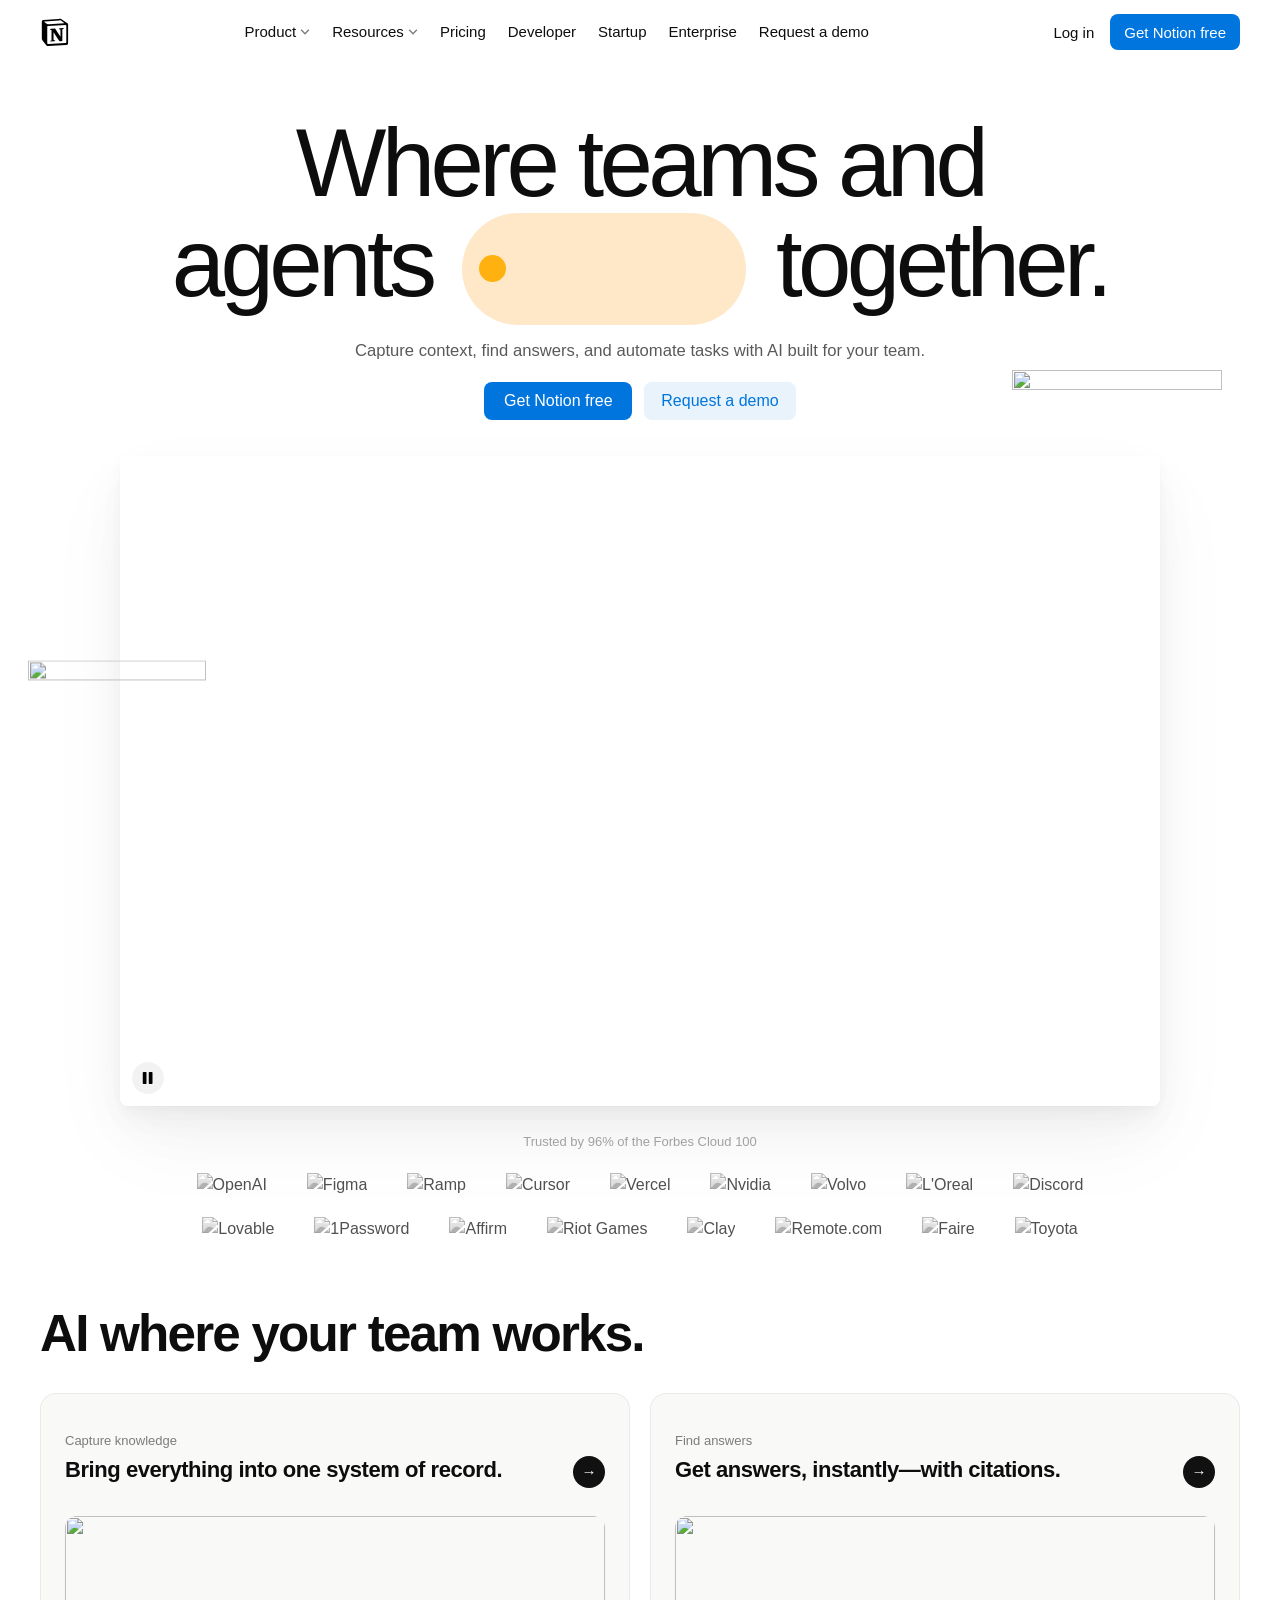
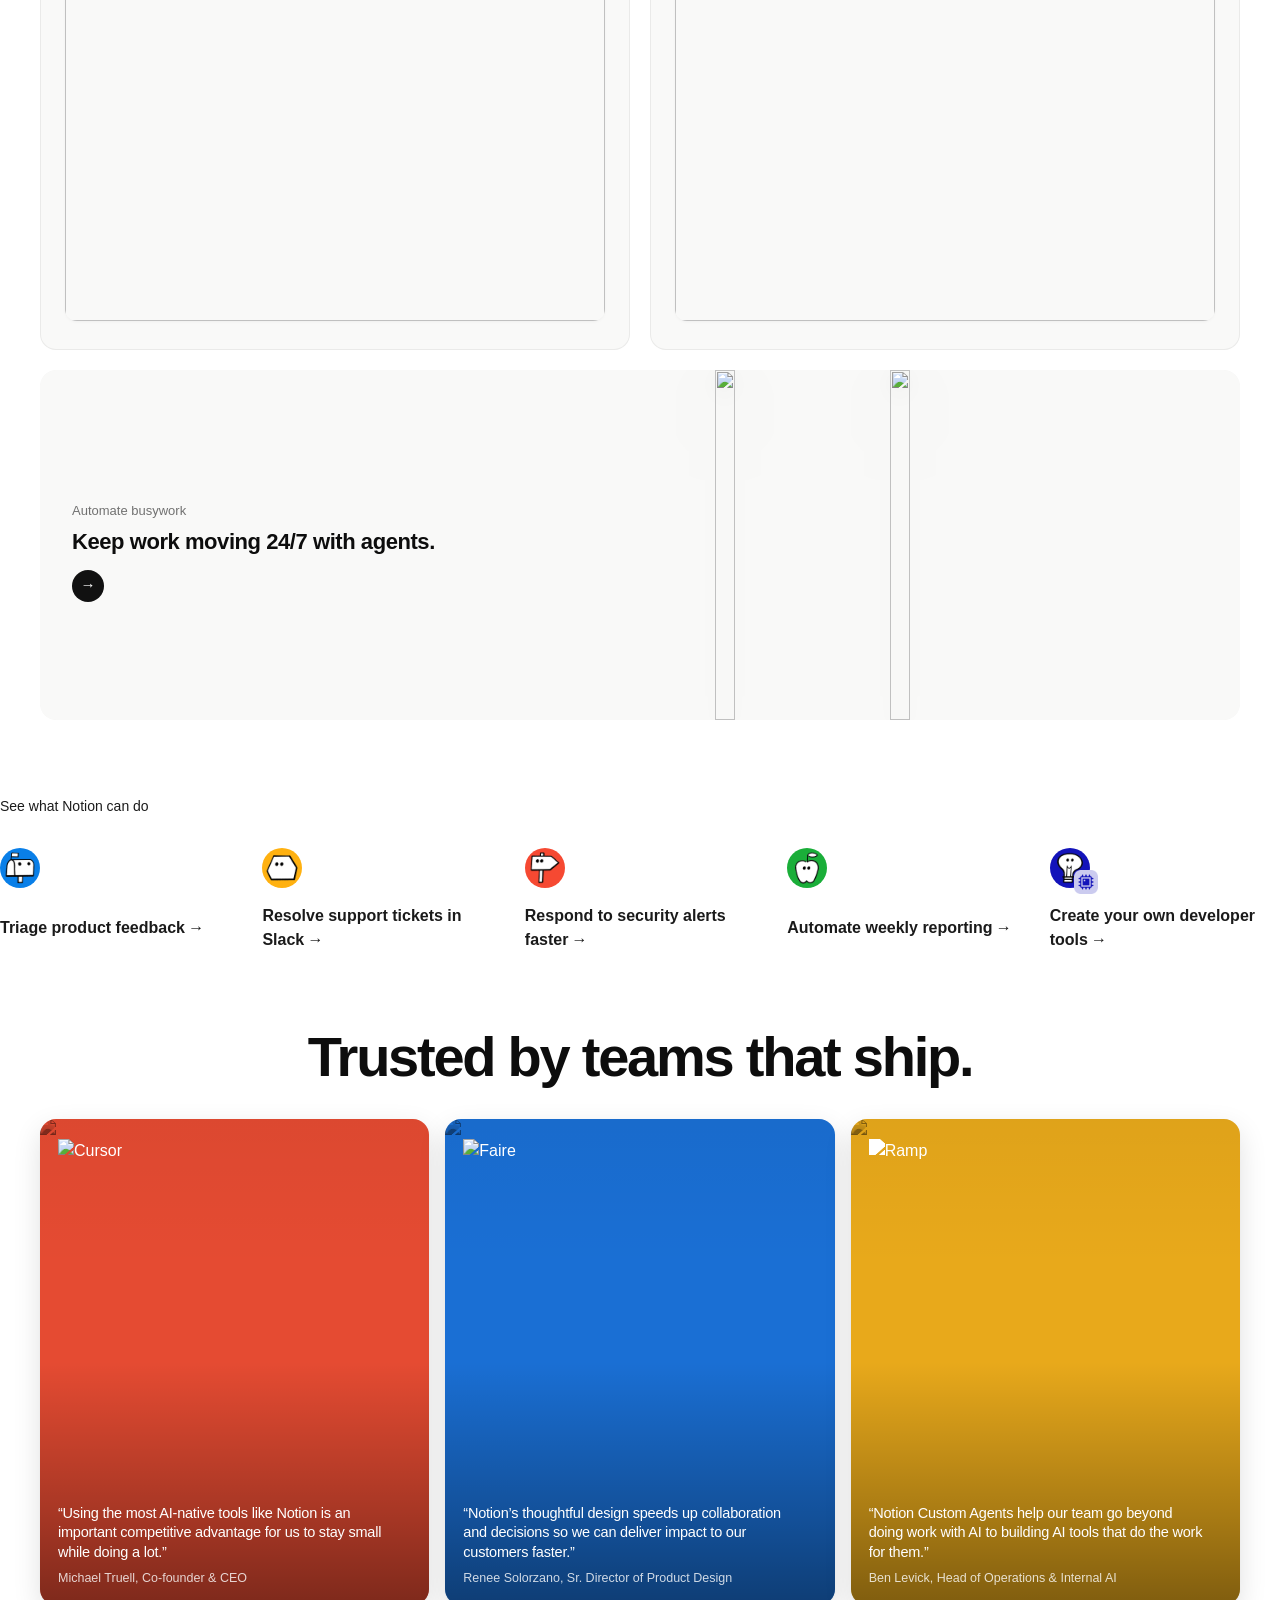
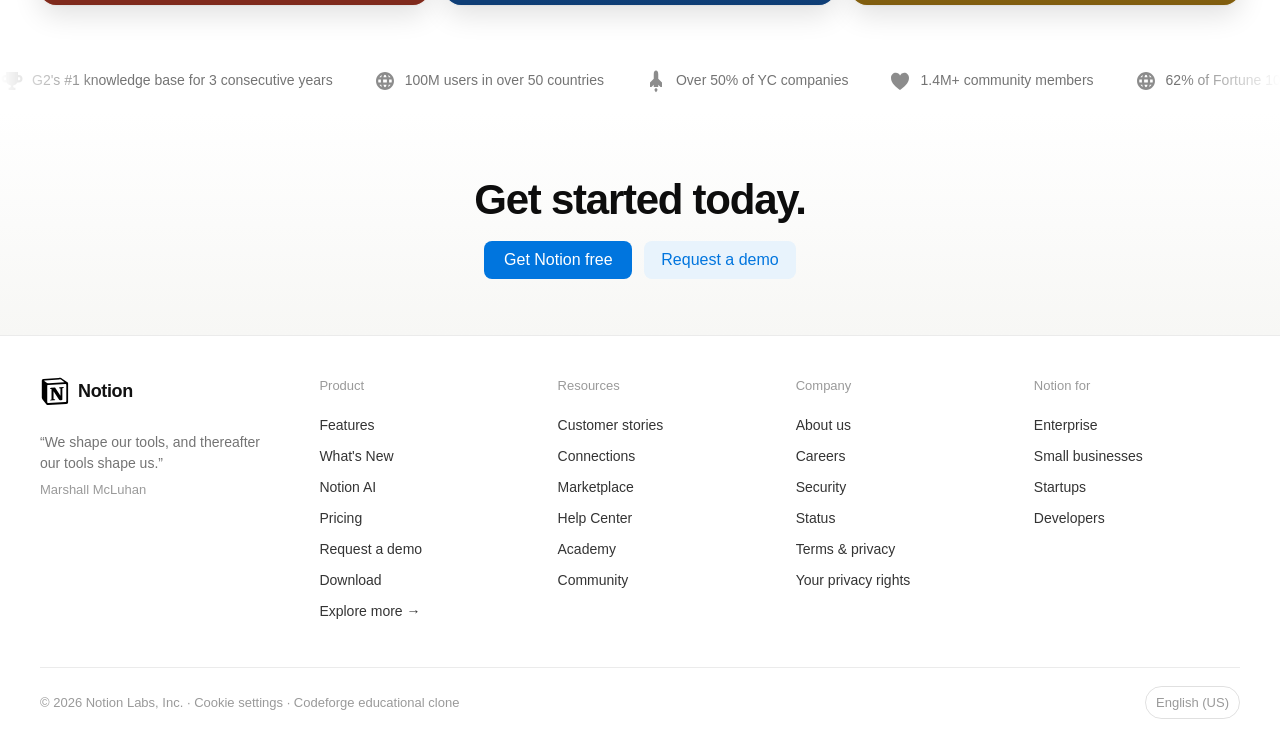
==== commit 1e319d77: "Add Enterprise navbar link and wire it to enterprise.html. Includes the enterprise page with dedicat" ====
--- a/index.html
+++ b/index.html
@@ -99,6 +99,7 @@
           <a class="nav-link" href="pricing.html">Pricing</a>
           <a class="nav-link" href="pages/developers.html">Developer</a>
           <a class="nav-link" href="pages/startups.html">Startup</a>
+          <a class="nav-link" href="enterprise.html">Enterprise</a>
           <a class="nav-link" href="#">Request a demo</a>
         </div>
 
@@ -121,6 +122,7 @@
       <a href="pricing.html">Pricing</a>
       <a href="pages/developers.html">Developer</a>
       <a href="pages/startups.html">Startup</a>
+      <a href="enterprise.html">Enterprise</a>
       <a href="#">Request a demo</a>
       <a href="#">Log in</a>
       <a href="#">Get Notion free</a>
@@ -629,7 +631,7 @@
           </div>
           <div class="footer-col">
             <h4>Notion for</h4>
-            <a href="#">Enterprise</a>
+            <a href="enterprise.html">Enterprise</a>
             <a href="#">Small businesses</a>
             <a href="#">Startups</a>
             <a href="#">Developers</a>
